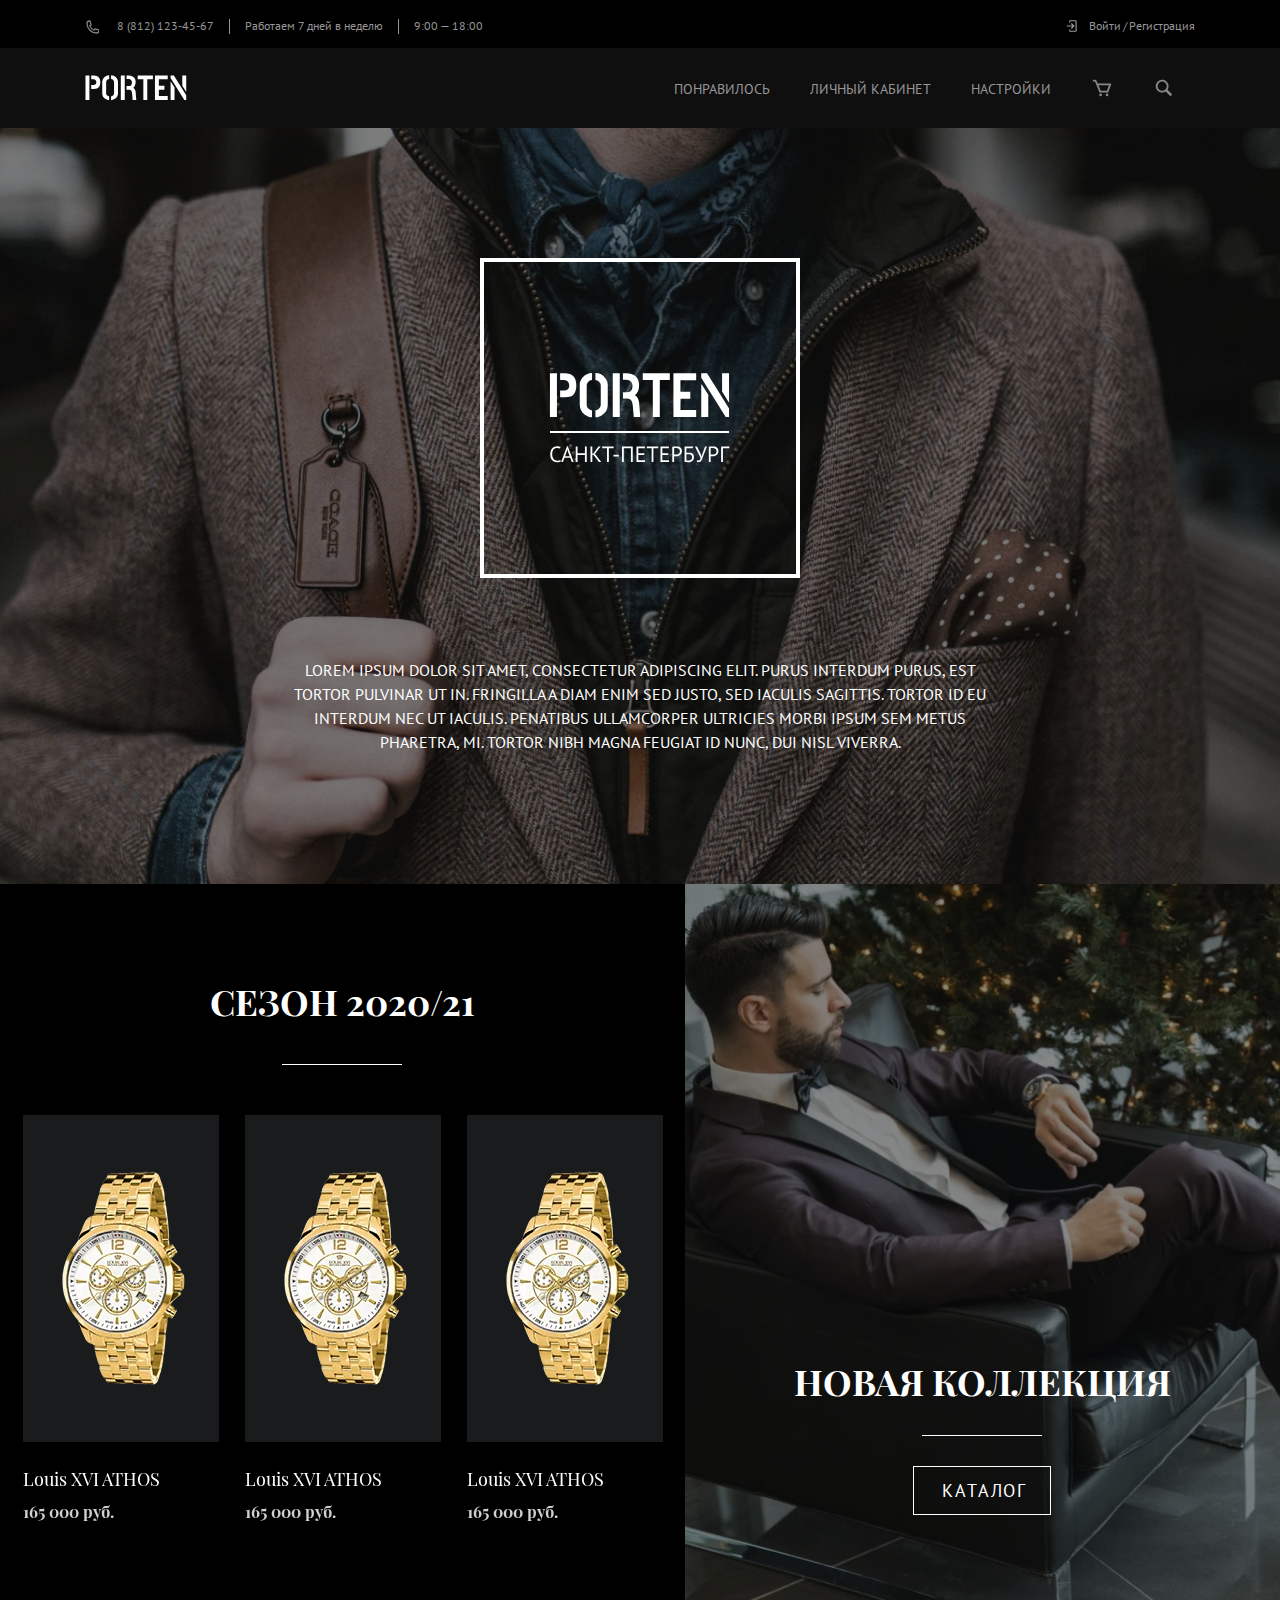
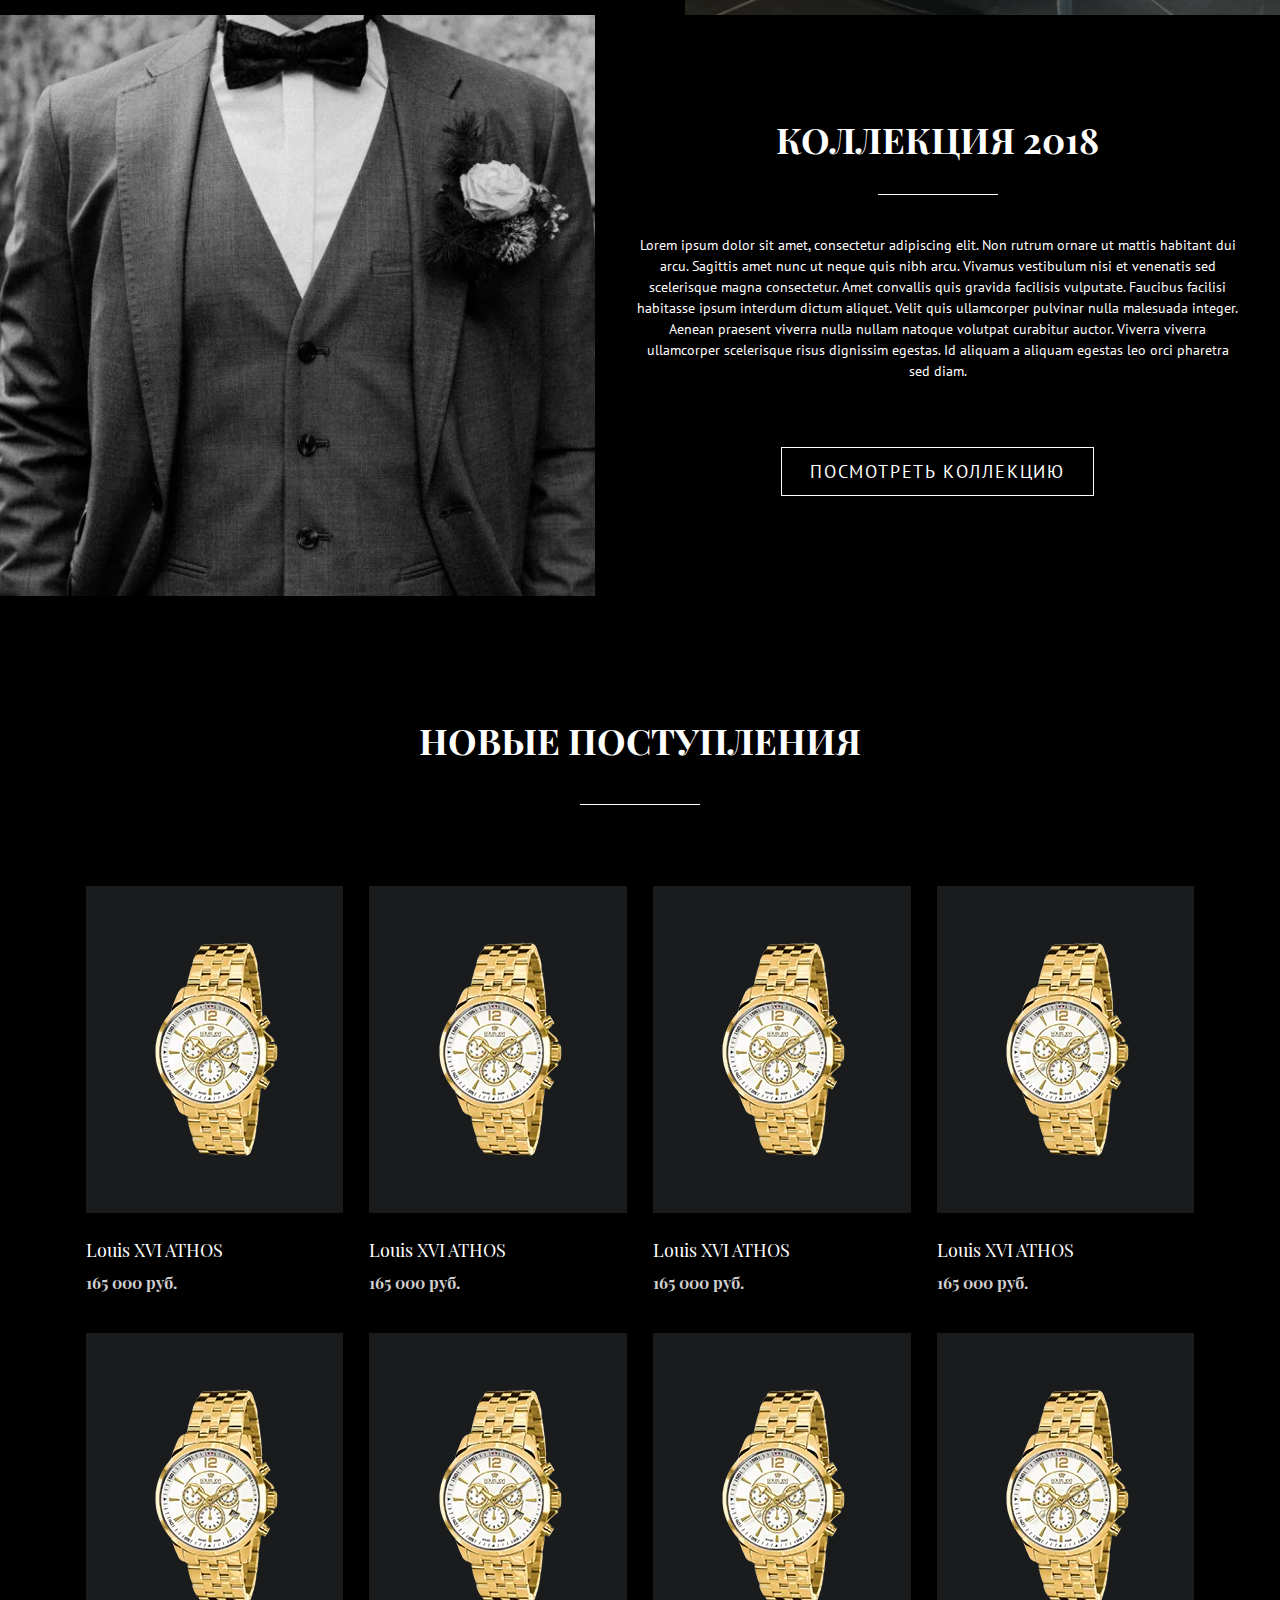
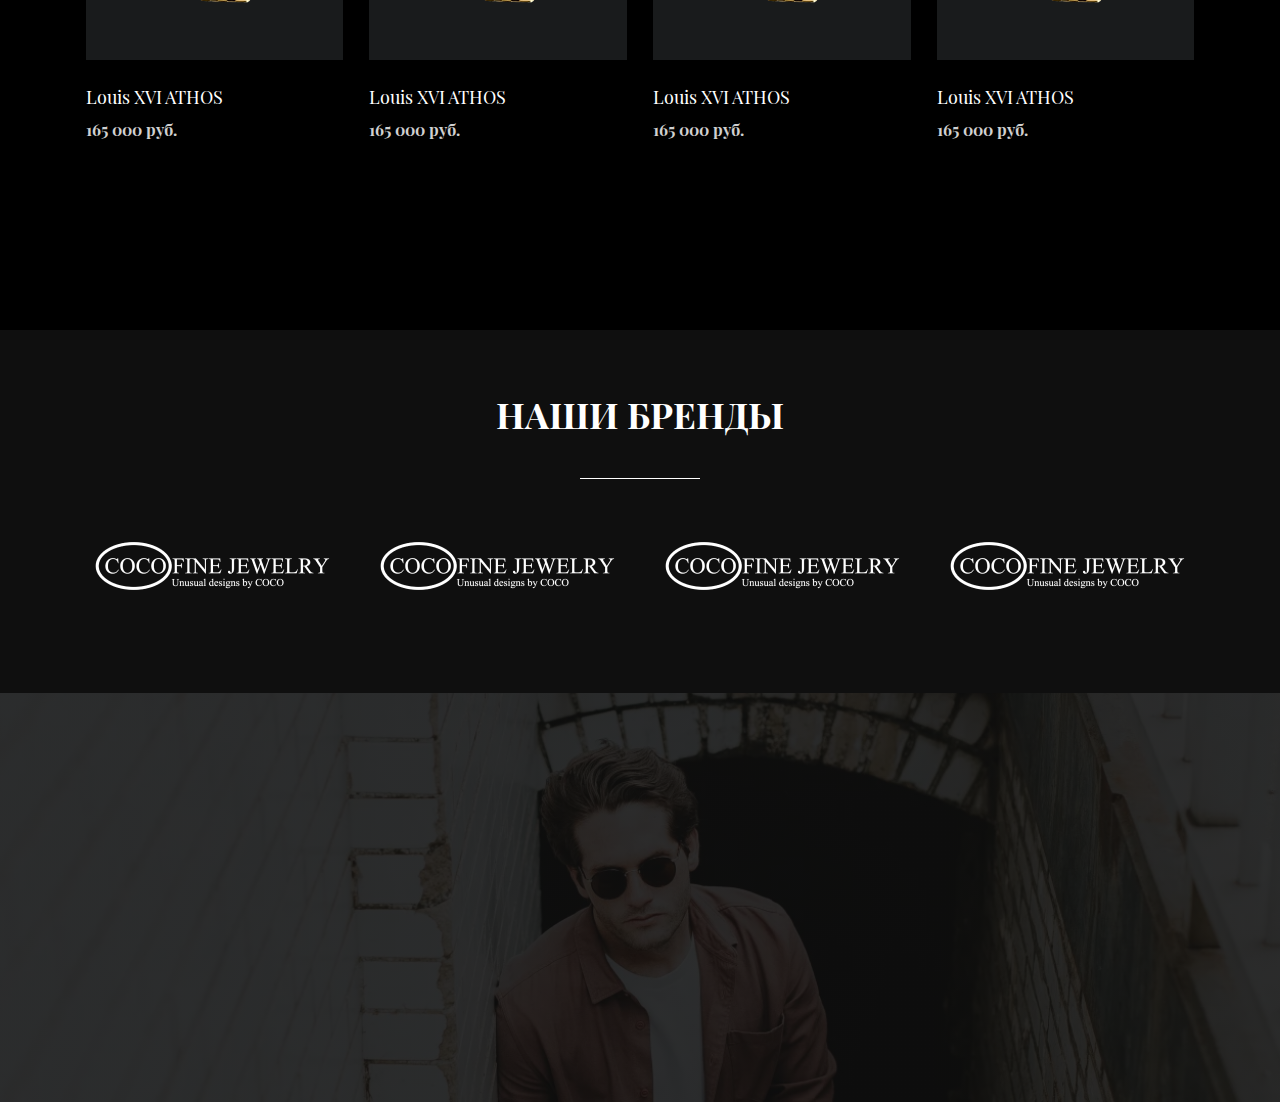
==== index.html @ 67e9fd64 "Add files via upload" ====
<!DOCTYPE html><html lang="ru"><head>	<title>Главная</title>	<meta charset="UTF-8">	<meta name="format-detection" content="telephone=no">	<link rel="stylesheet" href="css/style.min.css?_v=20210823193012">	<link rel="shortcut icon" href="favicon.ico">	<meta name="robots" content="noindex, nofollow">	<link rel="stylesheet" href="https://cdnjs.cloudflare.com/ajax/libs/animate.css/4.1.1/animate.min.css?_v=20210823193012" />	<meta name="viewport" content="width=device-width, initial-scale=1.0, maximum-scale=1.0, user-scalable=0">	<!--<meta name="viewport" content="width=device-width, initial-scale=1.0">--></head><body>	<div id="wrapper" class="wrapper">		<header class="header">	<div class="header__contact">		<div class="contact__container _container">			<div class="contact__block">				<a class="contact__items" href="tel:+88121234567">					8 (812) 123-45-67				</a>				<h4 class="contact__items">Работаем 7 дней в неделю</h4>				<h4 class="contact__items">9:00 — 18:00</h4>			</div>			<div class="log__block">				<a href="" class="log__items">Войти</a>				<a href="" class="log__items">Регистрация</a>			</div>		</div>	</div>	<div class="header__container _container">		<div class="header__menu menu">			<div class="menu__icon">				<a href="index.html">					<picture><source srcset="img/Header/Logo.svg" type="image/webp"><img class="icon__item" src="img/Header/Logo.svg?_v=1629736212343" alt=""></picture>				</a>			</div>			<div class="mobile__block">				<label class="burger__icon  menu__btn menu__item">					<span></span>				</label>			</div>			<nav class="menu__body">				<ul class="menu__list">					<li class="menu__item"><a href="">Понравилось</a></li>					<li class="menu__item"><a href="">личный кабинет</a></li>					<li class="menu__item"><a href="">настройки</a></li>					<li class="menu__item"><a class="" href="tel:+88121234567">							8 (812) 123-45-67						</a></li>					<li class="menu__item"><a href=""><picture><source srcset="img/icons/bx_bx-cart.svg" type="image/webp"><img src="img/icons/bx_bx-cart.svg?_v=1629736212343" alt="cart"></picture></a></li>					<li class="open-search__btn menu__item"></li>				</ul>				<form class="example" action="index.html">					<input type="text" placeholder="Поиск.." name="search">					<button type="submit"><i class="fa fa-search"></i></button>				</form>			</nav>		</div>	</div></header>		<main class="page">			<section  class="fullScreen">				<div class="_container fullScreen__container ">					<div class="fullScreen__logo">						<picture><source srcset="img/Index/Section__FullScreen/Big_logo.svg" type="image/webp"><img src="img/Index/Section__FullScreen/Big_logo.svg?_v=1629736212343" alt="" class="logo__item"></picture>					</div>					<div class="fullScreen__text">						<p>Lorem ipsum dolor sit amet, consectetur adipiscing elit. Purus interdum purus, est tortor pulvinar							ut in. Fringilla a diam enim sed justo, sed iaculis sagittis. Tortor id eu interdum nec ut iaculis.							Penatibus ullamcorper ultricies morbi ipsum sem metus pharetra, mi. Tortor nibh magna feugiat id							nunc, dui nisl viverra.</p>					</div>				</div>			</section>			<section class="new-season">				<div class="col-2-3 section__col ">					<h2 class="tittle">СЕЗОН 2020/21</h2>					<div data-slick='{						"dots": false,						"slidesToShow": 3,						"slidesToScroll": 1,						"responsive": [					  {						 "breakpoint": 900,						 "settings": {							"centerMode": true,							"centerPadding": "0px",							"slidesToShow": 1,							"slidesToScroll": 1													 }					  },					  {						 "breakpoint": 480,						 "settings": {							"centerMode": true,							"centerPadding": "0px",							"slidesToShow": 1						 }					  }					]				  }' class="slider__season slider  col__container">						<div class="col__item">							<a href="product.html">								<div class="img__container ">									<picture><source srcset="img/Index/Section__block_1/62051.webp" type="image/webp"><img src="img/Index/Section__block_1/62051.png?_v=1629736212343" alt=""></picture>								</div>								<h3 class="product__name">Louis XVI ATHOS</h3>								<h4 class="product__price">165 000 руб.</h4>							</a>						</div>						<div class="col__item">							<a href="product.html">								<div class="img__container">									<picture><source srcset="img/Index/Section__block_1/62051.webp" type="image/webp"><img src="img/Index/Section__block_1/62051.png?_v=1629736212343" alt=""></picture>								</div>								<h3 class="product__name">Louis XVI ATHOS</h3>								<h4 class="product__price">165 000 руб.</h4>							</a>						</div>						<div class="col__item">							<a href="product.html">								<div class="img__container">									<picture><source srcset="img/Index/Section__block_1/62051.webp" type="image/webp"><img src="img/Index/Section__block_1/62051.png?_v=1629736212343" alt=""></picture>								</div>								<h3 class="product__name">Louis XVI ATHOS</h3>								<h4 class="product__price">165 000 руб.</h4>							</a>						</div>						<div class="col__item">							<a href="product.html">								<div class="img__container">									<picture><source srcset="img/Index/Section__block_1/62051.webp" type="image/webp"><img src="img/Index/Section__block_1/62051.png?_v=1629736212343" alt=""></picture>								</div>								<h3 class="product__name">Louis XVI ATHOS</h3>								<h4 class="product__price">165 000 руб.</h4>							</a>						</div>						<div class="col__item">							<a href="product.html">								<div class="img__container">									<picture><source srcset="img/Index/Section__block_1/62051.webp" type="image/webp"><img src="img/Index/Section__block_1/62051.png?_v=1629736212343" alt=""></picture>								</div>								<h3 class="product__name">Louis XVI ATHOS</h3>								<h4 class="product__price">165 000 руб.</h4>							</a>						</div>					</div>				</div>				<div class="col-1-3 new-collection__block new-collection__container ">					<h2 class="tittle">Новая коллекция</h2>					<a href="" class="btn new-collection__btn">Каталог</a>				</div>			</section>			<section class="collection-2018">				<div class="_ibg col-1-3 collection-2018__image__block">					<picture><source srcset="img/Index/Section__block_2/Rectangle9.webp" type="image/webp"><img src="img/Index/Section__block_2/Rectangle9.png?_v=1629736212343" alt=""></picture>				</div>				<div class="col-2-3 collection-2018__text__block">					<div class="text__container">						<h2 class="tittle">коллекция 2018</h2>						<p>Lorem ipsum dolor sit amet, consectetur adipiscing elit. Non rutrum ornare ut mattis habitant dui							arcu. Sagittis amet nunc ut neque quis nibh arcu. Vivamus vestibulum nisi et venenatis sed							scelerisque							magna consectetur. Amet convallis quis gravida facilisis vulputate. Faucibus facilisi habitasse							ipsum							interdum dictum aliquet. Velit quis ullamcorper pulvinar nulla malesuada integer. Aenean praesent							viverra nulla nullam natoque volutpat curabitur auctor. Viverra viverra ullamcorper scelerisque							risus							dignissim egestas. Id aliquam a aliquam egestas leo orci pharetra sed diam. </p>						<a href="collection.html" class="btn">посмотреть коллекцию</a>					</div>				</div>			</section>			<section class="new-goods">				<h2 class="tittle">новые поступления</h2>				<div class="_container new-goods__container">					<!--<div  class="col__row__container">-->					<div class="col__container">						<div class="col__item">							<a href="product.html">								<div class="img__container">									<picture><source srcset="img/Index/Section__block_1/62051.webp" type="image/webp"><img src="img/Index/Section__block_1/62051.png?_v=1629736212343" alt=""></picture>								</div>								<h3 class="product__name">Louis XVI ATHOS</h3>								<h4 class="product__price">165 000 руб.</h4>							</a>						</div>						<div class="col__item">							<a href="product.html">								<div class="img__container">									<picture><source srcset="img/Index/Section__block_1/62051.webp" type="image/webp"><img src="img/Index/Section__block_1/62051.png?_v=1629736212343" alt=""></picture>								</div>								<h3 class="product__name">Louis XVI ATHOS</h3>								<h4 class="product__price">165 000 руб.</h4>							</a>						</div>						<div class="col__item">							<a href="product.html">								<div class="img__container">									<picture><source srcset="img/Index/Section__block_1/62051.webp" type="image/webp"><img src="img/Index/Section__block_1/62051.png?_v=1629736212343" alt=""></picture>								</div>								<h3 class="product__name">Louis XVI ATHOS</h3>								<h4 class="product__price">165 000 руб.</h4>							</a>						</div>						<div class="col__item">							<a href="product.html">								<div class="img__container">									<picture><source srcset="img/Index/Section__block_1/62051.webp" type="image/webp"><img src="img/Index/Section__block_1/62051.png?_v=1629736212343" alt=""></picture>								</div>								<h3 class="product__name">Louis XVI ATHOS</h3>								<h4 class="product__price">165 000 руб.</h4>							</a>						</div>						<!--</div>-->						<!--</div>-->						<!--<div  class="col__row__container">-->						<!--<div class="col__container">-->						<div class=" mobile-disable col__item">							<a href="product.html">								<div class="img__container">									<picture><source srcset="img/Index/Section__block_1/62051.webp" type="image/webp"><img src="img/Index/Section__block_1/62051.png?_v=1629736212343" alt=""></picture>								</div>								<h3 class="product__name">Louis XVI ATHOS</h3>								<h4 class="product__price">165 000 руб.</h4>							</a>						</div>						<div class="mobile-disable col__item">							<a href="product.html">								<div class="img__container">									<picture><source srcset="img/Index/Section__block_1/62051.webp" type="image/webp"><img src="img/Index/Section__block_1/62051.png?_v=1629736212343" alt=""></picture>								</div>								<h3 class="product__name">Louis XVI ATHOS</h3>								<h4 class="product__price">165 000 руб.</h4>							</a>						</div>						<div class="mobile-disable col__item">							<a href="product.html">								<div class="img__container">									<picture><source srcset="img/Index/Section__block_1/62051.webp" type="image/webp"><img src="img/Index/Section__block_1/62051.png?_v=1629736212343" alt=""></picture>								</div>								<h3 class="product__name">Louis XVI ATHOS</h3>								<h4 class="product__price">165 000 руб.</h4>							</a>						</div>						<div class="mobile-disable col__item">							<a href="product.html">								<div class="img__container">									<picture><source srcset="img/Index/Section__block_1/62051.webp" type="image/webp"><img src="img/Index/Section__block_1/62051.png?_v=1629736212343" alt=""></picture>								</div>								<h3 class="product__name">Louis XVI ATHOS</h3>								<h4 class="product__price">165 000 руб.</h4>							</a>						</div>						<a class="btn" id="show">ЕЩЁ</a>						<!--</div>-->						<!--</div>-->					</div>				</div>			</section>			<section class="our-brands">				<div class="our-brands__container _container">					<h2 class="tittle">наши бренды</h2>					<div  class="partners__slider our-brands__row">						<a href="" class="row__items"><picture><source srcset="img/Index/our-brands__section/Rectangle2.webp" type="image/webp"><img src="img/Index/our-brands__section/Rectangle2.png?_v=1629736212343" alt=""></picture></a>						<a href="" class="row__items"><picture><source srcset="img/Index/our-brands__section/Rectangle2.webp" type="image/webp"><img src="img/Index/our-brands__section/Rectangle2.png?_v=1629736212343" alt=""></picture></a>						<a href="" class="row__items"><picture><source srcset="img/Index/our-brands__section/Rectangle2.webp" type="image/webp"><img src="img/Index/our-brands__section/Rectangle2.png?_v=1629736212343" alt=""></picture></a>						<a href="" class="row__items"><picture><source srcset="img/Index/our-brands__section/Rectangle2.webp" type="image/webp"><img src="img/Index/our-brands__section/Rectangle2.png?_v=1629736212343" alt=""></picture></a>						<a href="" class="row__items"><picture><source srcset="img/Index/our-brands__section/Rectangle2.webp" type="image/webp"><img src="img/Index/our-brands__section/Rectangle2.png?_v=1629736212343" alt=""></picture></a>					</div>				</div>			</section>		</main>		<footer class="footer">	<div class=" _scr-item footer__container col__container _container">		<div class=" footer__items footer__about">			<h3 id="footerSpoiler-btn_1" class=" footer__tittle">О магазине</h3>			<p id="spoilers__disable">Lorem ipsum dolor sit amet, consectetur adipiscing elit. Mi semper viverra nunc				cursus				tortor				lectus nunc nulla nibh. Egestas amet consectetur vel vitae aliquam dictum suspendisse. Lobortis				eget consequat, tellus et et sed turpis. Pretium quisque vitae, amet, porttitor odio ultricies				massa pharetra leo. Et ipsum urna fames in sit mi ultrices nisi, nunc.</p>		</div>		<div class="footer__items footer__category">			<h3 id="footerSpoiler-btn_2" class="footer__tittle">Категории</h3>			<div id="spoilers__disable_2" class="row__top">				<a href="" class="footer__btn">часы</a>				<a href="" class="footer__btn">браслеты</a>				<a href="" class="footer__btn">ремни</a>			</div>			<div id="spoilers__disable_3" class="row__bottom">				<a href="" class="footer__btn">ювелирные изделия</a>				<a href="" class="footer__btn">запонки</a>			</div>		</div>		<div class="footer__items footer__mailing ">			<h3 id="footerSpoiler-btn_3" class=" footer__tittle">РАссылка</h3>			<p id="spoilers__disable_4">Lorem ipsum dolor sit amet, consectetur adipiscing elit. Mi semper viverra nunc				cursus				tortor				lectus nunc nulla nibh.</p>			<form action="index.html	" id="spoilers__disable_5" class=" mailing__container">				<input placeholder="Ваша почта" type="text" class="mailing__input">				<button class="mailing__btn">Подписатья</button>			</form>		</div>	</div></footer>	</div>	<div class="popup popup_popup">	<div class="popup__content">		<div class="popup__body">			<div class="popup__close"></div>		</div>	</div></div><div class="popup popup_massagename-message">	<div class="popup__content">		<div class="popup__body">			<div class="popup__close"></div>		</div>	</div></div><div class="popup popup_video">	<div class="popup__content">		<div class="popup__body">			<div class="popup__close popup__close_video"></div>			<div class="popup__video _video"></div>		</div>	</div></div>	<script src="js/vendors.min.js?_v=20210823193012"></script><script src="js/app.min.js?_v=20210823193012"></script>	<!--<script src="js/wow.min.js"></script>--></body></html>
---- css/style.min.css ----
@charset "UTF-8";@font-face{font-family:PlayfairDisplay;font-display:swap;src:url(../fonts/PlayfairDisplay-Bold.woff2) format("woff2"),url(../fonts/PlayfairDisplay-Bold.woff) format("woff");font-weight:700;font-style:normal}@font-face{font-family:PlayfairDisplay;font-display:swap;src:url(../fonts/PlayfairDisplay-Regular.woff2) format("woff2"),url(../fonts/PlayfairDisplay-Regular.woff) format("woff");font-weight:400;font-style:normal}@font-face{font-family:PTSans;font-display:swap;src:url(../fonts/PTSans-Bold.woff2) format("woff2"),url(../fonts/PTSans-Bold.woff) format("woff");font-weight:700;font-style:normal}@font-face{font-family:PTSans;font-display:swap;src:url(../fonts/PTSans-Regular.woff2) format("woff2"),url(../fonts/PTSans-Regular.woff) format("woff");font-weight:400;font-style:normal}*{padding:0;margin:0;border:0}*,:after,:before{-webkit-box-sizing:border-box;box-sizing:border-box}aside,footer,header,nav,section{display:block}html{font-size:18px}body,html{height:100%;min-width:320px}body{line-height:1;font-family:PlayfairDisplay;-ms-text-size-adjust:100%;-moz-text-size-adjust:100%;-webkit-text-size-adjust:100%}button,input,textarea{font-family:PlayfairDisplay;font-size:inherit}input::-ms-clear{display:none}button{cursor:pointer;background-color:inherit}button::-moz-focus-inner{padding:0;border:0}a,a:visited{text-decoration:none}a:hover{text-decoration:none}ul li{list-style:none}img{vertical-align:top}h1,h2,h3,h4,h5,h6{font-weight:inherit;font-size:inherit}body{color:#fff;background-color:#000}body._lock{overflow:hidden}.wrapper{width:100%;min-height:100%;overflow:hidden;display:-webkit-box;display:-ms-flexbox;display:flex;-webkit-box-orient:vertical;-webkit-box-direction:normal;-ms-flex-direction:column;flex-direction:column}._container{max-width:1110px;margin:0 auto}.button{display:-webkit-inline-box;display:-ms-inline-flexbox;display:inline-flex;padding:0 0}.button._fw{width:100%}.select{position:relative}.select__item{position:relative}.select__title{color:#000;border:1px solid #d9d9d9;background-color:#fff;cursor:pointer;border-radius:4px}.select__value{display:-webkit-box;display:-ms-flexbox;display:flex;font-size:14px;height:30px;padding:0 15px;-webkit-box-align:center;-ms-flex-align:center;align-items:center;-webkit-box-pack:justify;-ms-flex-pack:justify;justify-content:space-between;-webkit-box-orient:horizontal;-webkit-box-direction:reverse;-ms-flex-direction:row-reverse;flex-direction:row-reverse}.select__value span{height:1em;overflow:hidden;display:-webkit-box;-webkit-line-clamp:1;-webkit-box-orient:vertical}.select__value:before{content:"";display:inline-block;-webkit-transition:all .3s ease 0s;-o-transition:all .3s ease 0s;transition:all .3s ease 0s;width:11px;height:7px;background:url(../img/icons/select.svg) center/100% no-repeat}.select__input{width:100%;background-color:transparent;height:100%}.select__options{color:#000;position:absolute;top:29px;border-radius:0 0 4px 4px;min-width:100%;left:0;background-color:#fff;border-top:0;border:1px solid #d9d9d9;border-top:0;font-size:14px;padding:10px 0 5px 0}.select__option{cursor:pointer;padding:5px 15px;margin:0}.select._active{z-index:5}.select._active .select__value:before{-webkit-transform:rotate(-180deg);-ms-transform:rotate(-180deg);transform:rotate(-180deg)}.select._active .select__options{display:block}input[type=email],input[type=tel],input[type=text],textarea{-webkit-appearance:none;-moz-appearance:none;appearance:none}input[type=email]:focus,input[type=tel]:focus,input[type=text]:focus,textarea:focus{outline:0}.input{border-radius:0!important;width:100%;display:block;padding:0 20px}textarea.input{resize:none;padding:0 0}.checkbox{position:relative}.checkbox__input{position:absolute;width:0;height:0;opacity:0;visibility:hidden}.checkbox__input:checked+.checkbox__text:before{background:#fff url(../img/icons/check.svg) center no-repeat}.checkbox__text{display:-webkit-inline-box;display:-ms-inline-flexbox;display:inline-flex;-webkit-box-align:center;-ms-flex-align:center;align-items:center;position:relative;font-size:16px;color:#fff;letter-spacing:-.3px;line-height:calc(20 / 16);cursor:pointer}.checkbox__text:before{content:"";-ms-flex-item-align:start;align-self:flex-start;margin:0 14px 0 0;-webkit-box-flex:0;-ms-flex:0 0 20px;flex:0 0 20px;left:0;top:0;width:20px;height:18px;background:#fff;border:1px solid #a7a9ac}.checkbox a{color:#fff;text-decoration:underline}.checkbox._error .checkbox__text:before{border:1px solid #ee1212}.options{display:-webkit-box;display:-ms-flexbox;display:flex;-webkit-box-orient:vertical;-webkit-box-direction:normal;-ms-flex-direction:column;flex-direction:column;-webkit-box-align:start;-ms-flex-align:start;align-items:flex-start}.options__item{position:relative;cursor:pointer}.options__input{position:absolute;width:0;height:0;opacity:0;left:0;top:0;visibility:hidden}.options__input:checked+.options__text:after{-webkit-transform:scale(1);-ms-transform:scale(1);transform:scale(1)}.options__text{display:-webkit-inline-box;display:-ms-inline-flexbox;display:inline-flex;-webkit-box-align:center;-ms-flex-align:center;align-items:center;position:relative;font-size:16px;color:#fff;letter-spacing:-.3px;line-height:calc(20 / 16)}.options__text:before{content:"";-ms-flex-item-align:start;align-self:flex-start;margin:0 14px 0 0;-webkit-box-flex:0;-ms-flex:0 0 20px;flex:0 0 20px;left:0;top:0;border-radius:50%;width:20px;height:18px;background:#fff;border:1px solid #a7a9ac}.options__text:after{content:"";-webkit-transition:all .3s ease 0s;-o-transition:all .3s ease 0s;transition:all .3s ease 0s;-webkit-transform:scale(0);-ms-transform:scale(0);transform:scale(0);width:10px;height:10px;border-radius:50%;background-color:#77243a;position:absolute;left:5px;top:4px}.rating{display:-webkit-box;display:-ms-flexbox;display:flex;-webkit-box-align:end;-ms-flex-align:end;align-items:flex-end;font-size:40px;line-height:.75;-webkit-transition:opacity .3s ease 0s;-o-transition:opacity .3s ease 0s;transition:opacity .3s ease 0s}.rating.rating_sending{opacity:.2}.rating.rating_set .rating__active,.rating.rating_set .rating__item{cursor:pointer}.rating__body{position:relative}.rating__body::before{content:"★★★★★";display:block}.rating__active{position:absolute;width:0%;height:100%;top:0;left:0;overflow:hidden}.rating__active::before{content:"★★★★★";position:absolute;width:100%;height:100%;top:0;left:0;color:#ffd300}.rating__items{display:-webkit-box;display:-ms-flexbox;display:flex;position:absolute;width:100%;height:100%;top:0;left:0}.rating__item{-webkit-box-flex:0;-ms-flex:0 0 20%;flex:0 0 20%;height:100%;opacity:0}.rating__value{font-size:50%;line-height:1;padding:0 0 0 10px}.quantity{width:88px;height:40px;display:-webkit-box;display:-ms-flexbox;display:flex;border:1px solid rgba(166,166,166,.45)}.quantity__button{-webkit-box-flex:0;-ms-flex:0 0 30px;flex:0 0 30px;position:relative;cursor:pointer}.quantity__button::after,.quantity__button::before{content:"";position:absolute;top:50%;left:50%;-webkit-transition:all .3s ease 0s;-o-transition:all .3s ease 0s;transition:all .3s ease 0s;margin:0 0 0 -4.5px;background-color:#a6a6a6;width:9px;height:1px}.quantity__button_plus::before{-webkit-transform:rotate(-90deg);-ms-transform:rotate(-90deg);transform:rotate(-90deg)}.quantity__input{-webkit-box-flex:1;-ms-flex:1 1 auto;flex:1 1 auto}.quantity__input input{height:100%;color:#a6a6a6;font-size:12px;width:100%;text-align:center}.row:after{display:block;content:"";clear:both}.rub:after{content:"₽"}ol.counter{list-style-type:none;counter-reset:item}ol.counter li{position:relative;padding:0 0 0 45px}ol.counter li:before{counter-increment:item;content:counter(item);position:absolute;left:0;top:0;color:#818181;font-size:14px;font-weight:700;text-align:center;line-height:26px;border-radius:50%;width:28px;height:28px;border:1px solid #4274bb}.ellipsis{display:block;overflow:hidden;width:100%;white-space:nowrap;-o-text-overflow:ellipsis;text-overflow:ellipsis}.es{overflow:hidden;white-space:nowrap;-o-text-overflow:ellipsis;text-overflow:ellipsis}.table{display:table;font-size:0;width:100%}.trow{display:table-row}.cell{display:table-cell}.cell.full{width:100%}._ibg{position:relative}._ibg img{position:absolute;width:100%;height:100%;top:0;left:0;-o-object-fit:cover;object-fit:cover}body.ie ._ibg{background-position:center;background-size:cover;background-repeat:no-repeat}body.ie ._ibg img{width:0;height:0;opacity:0;visibility:hidden}._video{position:relative;overflow:hidden;height:0;padding-bottom:56.25%}._video embed,._video iframe,._video object,._video video{position:absolute;top:0;left:0;width:100%;height:100%}.videobg embed,.videobg iframe,.videobg object,.videobg video{position:fixed;top:50%;left:50%;min-width:100%;min-height:100%;width:auto;height:auto;z-index:-100;-webkit-transform:translateX(-50%) translateY(-50%);-ms-transform:translateX(-50%) translateY(-50%);transform:translateX(-50%) translateY(-50%);background-size:cover}._more-content{-webkit-transition:all .3s ease 0s;-o-transition:all .3s ease 0s;transition:all .3s ease 0s;overflow:hidden}._more-link{cursor:pointer}._more-link span{font-style:normal}._more-link span:first-child{display:block}._more-link span:last-child{display:none}._more-link._active span{font-style:normal}._more-link._active span:first-child{display:none}._more-link._active span:last-child{display:block}#map{background:url(../img/icons/loading.gif) center/50px no-repeat}._swiper{overflow:hidden}._swiper .swiper-wrapper{width:100%;height:100%;-webkit-box-sizing:content-box;box-sizing:content-box;display:-webkit-box;display:-ms-flexbox;display:flex;position:relative}._swiper.swiper-container-vertical .swiper-wrapper{-webkit-box-orient:vertical;-webkit-box-direction:normal;-ms-flex-direction:column;flex-direction:column}._swiper.swiper-container-autoheight .swiper-wrapper{-webkit-box-align:start;-ms-flex-align:start;align-items:flex-start}.swiper-container-initialized .swiper-slide{-ms-flex-negative:0;flex-shrink:0}.swiper-container-android .swiper-slide,.swiper-container-android .swiper-wrapper{-webkit-transform:translate3d(0,0,0);transform:translate3d(0,0,0)}.swiper-button-lock{display:none!important}._tabs-block{display:none}._tabs-block._active{display:block}.mirror{-webkit-transform:scale(-1,1);-ms-transform:scale(-1,1);transform:scale(-1,1)}.nicescroll-rails{z-index:1000!important}._custom-scroll{position:fixed;right:0;top:0;width:3px;height:100%;z-index:1000}._custom-scroll__line{background-color:rgba(0,0,0,.5);border-radius:3px 0 0 3px;position:relative;left:0;top:0;width:100%}.lg-actions .lg-next,.lg-actions .lg-prev{background-color:rgba(0,0,0,.45);border-radius:2px;color:#999;cursor:pointer;display:block;margin-top:-10px;position:absolute;display:block;width:20px;height:36px;top:50%;-webkit-transform:translate(0,-50%);-ms-transform:translate(0,-50%);transform:translate(0,-50%);z-index:1080}.lg-actions .lg-next.disabled,.lg-actions .lg-prev.disabled{pointer-events:none;opacity:.5}.lg-actions .lg-next:hover,.lg-actions .lg-prev:hover{color:#fff}.lg-actions .lg-next{right:20px;background:url(../img/icons/p-right.svg) 0 0/100% no-repeat}.lg-actions .lg-prev{left:20px;background:url(../img/icons/p-left.svg) 0 0/100% no-repeat}@-webkit-keyframes lg-right-end{0%{left:0}50%{left:-30px}100%{left:0}}@keyframes lg-right-end{0%{left:0}50%{left:-30px}100%{left:0}}@-webkit-keyframes lg-left-end{0%{left:0}50%{left:30px}100%{left:0}}@keyframes lg-left-end{0%{left:0}50%{left:30px}100%{left:0}}.lg-outer.lg-right-end .lg-object{-webkit-animation:lg-right-end .3s;animation:lg-right-end .3s;position:relative}.lg-outer.lg-left-end .lg-object{-webkit-animation:lg-left-end .3s;animation:lg-left-end .3s;position:relative}.lg-toolbar{z-index:1082;left:0;position:absolute;top:0;width:100%;background-color:rgba(0,0,0,.45)}.lg-toolbar .lg-icon{color:#999;cursor:pointer;float:right;font-size:24px;height:47px;line-height:27px;padding:10px 0;text-align:center;width:50px;text-decoration:none!important;outline:medium none;-webkit-transition:color .2s linear;-o-transition:color .2s linear;transition:color .2s linear}.lg-toolbar .lg-icon:hover{color:#fff}.lg-toolbar .lg-close{background:url(../img/icons/close.svg) center no-repeat}.lg-toolbar .lg-download{display:none}.lg-sub-html{background-color:rgba(0,0,0,.45);bottom:0;color:#eee;font-size:16px;left:0;padding:10px 40px;position:fixed;right:0;text-align:center;z-index:1080}.lg-sub-html h4{margin:0;font-size:13px;font-weight:700}.lg-sub-html p{font-size:12px;margin:5px 0 0}#lg-counter{color:#999;display:inline-block;font-size:16px;padding-left:20px;padding-top:12px;vertical-align:middle}.lg-next,.lg-prev,.lg-toolbar{opacity:1;-webkit-transition:-webkit-transform .35s cubic-bezier(0,0,.25,1) 0s,opacity .35s cubic-bezier(0,0,.25,1) 0s,color .2s linear;-o-transition:-o-transform .35s cubic-bezier(0,0,.25,1) 0s,opacity .35s cubic-bezier(0,0,.25,1) 0s,color .2s linear;-webkit-transition:opacity .35s cubic-bezier(0,0,.25,1) 0s,color .2s linear,-webkit-transform .35s cubic-bezier(0,0,.25,1) 0s;transition:opacity .35s cubic-bezier(0,0,.25,1) 0s,color .2s linear,-webkit-transform .35s cubic-bezier(0,0,.25,1) 0s;-o-transition:transform .35s cubic-bezier(0,0,.25,1) 0s,opacity .35s cubic-bezier(0,0,.25,1) 0s,color .2s linear;transition:transform .35s cubic-bezier(0,0,.25,1) 0s,opacity .35s cubic-bezier(0,0,.25,1) 0s,color .2s linear;transition:transform .35s cubic-bezier(0,0,.25,1) 0s,opacity .35s cubic-bezier(0,0,.25,1) 0s,color .2s linear,-webkit-transform .35s cubic-bezier(0,0,.25,1) 0s}.lg-hide-items .lg-prev{opacity:0;-webkit-transform:translate3d(-10px,0,0);transform:translate3d(-10px,0,0)}.lg-hide-items .lg-next{opacity:0;-webkit-transform:translate3d(10px,0,0);transform:translate3d(10px,0,0)}.lg-hide-items .lg-toolbar{opacity:0;-webkit-transform:translate3d(0,-10px,0);transform:translate3d(0,-10px,0)}body:not(.lg-from-hash) .lg-outer.lg-start-zoom .lg-object{-webkit-transform:scale3d(.5,.5,.5);transform:scale3d(.5,.5,.5);opacity:0;-webkit-transition:-webkit-transform 250ms cubic-bezier(0,0,.25,1) 0s,opacity 250ms cubic-bezier(0,0,.25,1)!important;-o-transition:-o-transform 250ms cubic-bezier(0,0,.25,1) 0s,opacity 250ms cubic-bezier(0,0,.25,1)!important;-webkit-transition:opacity 250ms cubic-bezier(0,0,.25,1),-webkit-transform 250ms cubic-bezier(0,0,.25,1) 0s!important;transition:opacity 250ms cubic-bezier(0,0,.25,1),-webkit-transform 250ms cubic-bezier(0,0,.25,1) 0s!important;-o-transition:transform 250ms cubic-bezier(0,0,.25,1) 0s,opacity 250ms cubic-bezier(0,0,.25,1)!important;transition:transform 250ms cubic-bezier(0,0,.25,1) 0s,opacity 250ms cubic-bezier(0,0,.25,1)!important;transition:transform 250ms cubic-bezier(0,0,.25,1) 0s,opacity 250ms cubic-bezier(0,0,.25,1),-webkit-transform 250ms cubic-bezier(0,0,.25,1) 0s!important;-webkit-transform-origin:50% 50%;-ms-transform-origin:50% 50%;transform-origin:50% 50%}body:not(.lg-from-hash) .lg-outer.lg-start-zoom .lg-item.lg-complete .lg-object{-webkit-transform:scale3d(1,1,1);transform:scale3d(1,1,1);opacity:1}.lg-outer .lg-thumb-outer{background-color:#0d0a0a;bottom:0;position:absolute;width:100%;z-index:1080;max-height:350px;-webkit-transform:translate3d(0,100%,0);transform:translate3d(0,100%,0);-webkit-transition:-webkit-transform .25s cubic-bezier(0,0,.25,1) 0s;-o-transition:-o-transform .25s cubic-bezier(0,0,.25,1) 0s;transition:-webkit-transform .25s cubic-bezier(0,0,.25,1) 0s;-o-transition:transform .25s cubic-bezier(0,0,.25,1) 0s;transition:transform .25s cubic-bezier(0,0,.25,1) 0s;transition:transform .25s cubic-bezier(0,0,.25,1) 0s,-webkit-transform .25s cubic-bezier(0,0,.25,1) 0s}.lg-outer .lg-thumb-outer.lg-grab .lg-thumb-item{cursor:-webkit-grab;cursor:-o-grab;cursor:-ms-grab;cursor:grab}.lg-outer .lg-thumb-outer.lg-grabbing .lg-thumb-item{cursor:move;cursor:-webkit-grabbing;cursor:-o-grabbing;cursor:-ms-grabbing;cursor:grabbing}.lg-outer .lg-thumb-outer.lg-dragging .lg-thumb{-webkit-transition-duration:0s!important;-o-transition-duration:0s!important;transition-duration:0s!important}.lg-outer.lg-thumb-open .lg-thumb-outer{-webkit-transform:translate3d(0,0,0);transform:translate3d(0,0,0)}.lg-outer .lg-thumb{padding:10px 0;height:100%;margin-bottom:-5px}.lg-outer .lg-thumb-item{border-radius:5px;cursor:pointer;float:left;overflow:hidden;height:100%;border:2px solid #fff;border-radius:4px;margin-bottom:5px}.lg-outer .lg-thumb-item.active,.lg-outer .lg-thumb-item:hover{border-color:#a90707}.lg-outer .lg-thumb-item img{width:100%;height:100%;-o-object-fit:cover;object-fit:cover}.lg-outer.lg-has-thumb .lg-item{padding-bottom:120px}.lg-outer.lg-can-toggle .lg-item{padding-bottom:0}.lg-outer.lg-pull-caption-up .lg-sub-html{-webkit-transition:bottom .25s ease;-o-transition:bottom .25s ease;transition:bottom .25s ease}.lg-outer.lg-pull-caption-up.lg-thumb-open .lg-sub-html{bottom:100px}.lg-outer .lg-toggle-thumb{background-color:#0d0a0a;border-radius:2px 2px 0 0;color:#999;cursor:pointer;font-size:24px;height:39px;line-height:27px;padding:5px 0;position:absolute;right:20px;text-align:center;top:-39px;width:50px}.lg-outer .lg-toggle-thumb:after{content:""}.lg-outer .lg-toggle-thumb:hover{color:#fff}.lg-outer .lg-video-cont{display:inline-block;vertical-align:middle;max-width:1140px;max-height:100%;width:100%;padding:0 5px}.lg-outer .lg-video{width:100%;height:0;padding-bottom:56.25%;overflow:hidden;position:relative}.lg-outer .lg-video .lg-object{display:inline-block;position:absolute;top:0;left:0;width:100%!important;height:100%!important}.lg-outer .lg-video .lg-video-play{width:84px;height:59px;position:absolute;left:50%;top:50%;margin-left:-42px;margin-top:-30px;z-index:1080;cursor:pointer}._no-webp .lg-outer .lg-has-vimeo .lg-video-play{background:url(../img/vimeo-play.png) no-repeat scroll 0 0 transparent}._no-webp .lg-outer .lg-has-vimeo:hover .lg-video-play{background:url(../img/vimeo-play.png) no-repeat scroll 0 -58px transparent}._no-webp .lg-outer .lg-has-html5 .lg-video-play{background:transparent url(../img/video-play.png) no-repeat scroll 0 0}.lg-outer .lg-has-html5 .lg-video-play{height:64px;margin-left:-32px;margin-top:-32px;width:64px;opacity:.8}.lg-outer .lg-has-html5:hover .lg-video-play{opacity:1}._no-webp .lg-outer .lg-has-youtube .lg-video-play{background:url(../img/youtube-play.png) no-repeat scroll 0 0 transparent}._no-webp .lg-outer .lg-has-youtube:hover .lg-video-play{background:url(../img/youtube-play.png) no-repeat scroll 0 -60px transparent}.lg-outer .lg-video-object{width:100%!important;height:100%!important;position:absolute;top:0;left:0}.lg-outer .lg-has-video .lg-video-object{visibility:hidden}.lg-outer .lg-has-video.lg-video-playing .lg-object,.lg-outer .lg-has-video.lg-video-playing .lg-video-play{display:none}.lg-outer .lg-has-video.lg-video-playing .lg-video-object{visibility:visible}.lg-progress-bar{background-color:#333;height:5px;left:0;position:absolute;top:0;width:100%;z-index:1083;opacity:0;-webkit-transition:opacity 80ms ease 0s;-o-transition:opacity 80ms ease 0s;transition:opacity 80ms ease 0s}.lg-progress-bar .lg-progress{background-color:#a90707;height:5px;width:0}.lg-progress-bar.lg-start .lg-progress{width:100%}.lg-show-autoplay .lg-progress-bar{opacity:1}.lg-autoplay-button:after{content:""}.lg-show-autoplay .lg-autoplay-button:after{content:""}.lg-outer.lg-css3.lg-zoom-dragging .lg-item.lg-complete.lg-zoomable .lg-image,.lg-outer.lg-css3.lg-zoom-dragging .lg-item.lg-complete.lg-zoomable .lg-img-wrap{-webkit-transition-duration:0s;-o-transition-duration:0s;transition-duration:0s}.lg-outer.lg-use-transition-for-zoom .lg-item.lg-complete.lg-zoomable .lg-img-wrap{-webkit-transition:-webkit-transform .3s cubic-bezier(0,0,.25,1) 0s;-o-transition:-o-transform .3s cubic-bezier(0,0,.25,1) 0s;transition:-webkit-transform .3s cubic-bezier(0,0,.25,1) 0s;-o-transition:transform .3s cubic-bezier(0,0,.25,1) 0s;transition:transform .3s cubic-bezier(0,0,.25,1) 0s;transition:transform .3s cubic-bezier(0,0,.25,1) 0s,-webkit-transform .3s cubic-bezier(0,0,.25,1) 0s}.lg-outer.lg-use-left-for-zoom .lg-item.lg-complete.lg-zoomable .lg-img-wrap{-webkit-transition:left .3s cubic-bezier(0,0,.25,1) 0s,top .3s cubic-bezier(0,0,.25,1) 0s;-o-transition:left .3s cubic-bezier(0,0,.25,1) 0s,top .3s cubic-bezier(0,0,.25,1) 0s;transition:left .3s cubic-bezier(0,0,.25,1) 0s,top .3s cubic-bezier(0,0,.25,1) 0s}.lg-outer .lg-item.lg-complete.lg-zoomable .lg-img-wrap{-webkit-transform:translate3d(0,0,0);transform:translate3d(0,0,0);-webkit-backface-visibility:hidden;backface-visibility:hidden}.lg-outer .lg-item.lg-complete.lg-zoomable .lg-image{-webkit-transform:scale3d(1,1,1);transform:scale3d(1,1,1);-webkit-transition:-webkit-transform .3s cubic-bezier(0,0,.25,1) 0s,opacity .15s!important;-o-transition:-o-transform .3s cubic-bezier(0,0,.25,1) 0s,opacity .15s!important;-webkit-transition:opacity .15s,-webkit-transform .3s cubic-bezier(0,0,.25,1) 0s!important;transition:opacity .15s,-webkit-transform .3s cubic-bezier(0,0,.25,1) 0s!important;-o-transition:transform .3s cubic-bezier(0,0,.25,1) 0s,opacity .15s!important;transition:transform .3s cubic-bezier(0,0,.25,1) 0s,opacity .15s!important;transition:transform .3s cubic-bezier(0,0,.25,1) 0s,opacity .15s,-webkit-transform .3s cubic-bezier(0,0,.25,1) 0s!important;-webkit-transform-origin:0 0;-ms-transform-origin:0 0;transform-origin:0 0;-webkit-backface-visibility:hidden;backface-visibility:hidden}#lg-zoom-in:after{content:""}#lg-actual-size{font-size:20px}#lg-actual-size:after{content:""}#lg-zoom-out{opacity:.5;pointer-events:none}#lg-zoom-out:after{content:""}.lg-zoomed #lg-zoom-out{opacity:1;pointer-events:auto}.lg-outer .lg-pager-outer{bottom:60px;left:0;position:absolute;right:0;text-align:center;z-index:1080;height:10px}.lg-outer .lg-pager-outer.lg-pager-hover .lg-pager-cont{overflow:visible}.lg-outer .lg-pager-cont{cursor:pointer;display:inline-block;overflow:hidden;position:relative;vertical-align:top;margin:0 5px}.lg-outer .lg-pager-cont:hover .lg-pager-thumb-cont{opacity:1;-webkit-transform:translate3d(0,0,0);transform:translate3d(0,0,0)}.lg-outer .lg-pager-cont.lg-pager-active .lg-pager{-webkit-box-shadow:0 0 0 2px #fff inset;box-shadow:0 0 0 2px #fff inset}.lg-outer .lg-pager-thumb-cont{background-color:#fff;color:#fff;bottom:100%;height:83px;left:0;margin-bottom:20px;margin-left:-60px;opacity:0;padding:5px;position:absolute;width:120px;border-radius:3px;-webkit-transition:opacity .15s ease 0s,-webkit-transform .15s ease 0s;-o-transition:opacity .15s ease 0s,-o-transform .15s ease 0s;transition:opacity .15s ease 0s,-webkit-transform .15s ease 0s;-o-transition:opacity .15s ease 0s,transform .15s ease 0s;transition:opacity .15s ease 0s,transform .15s ease 0s;transition:opacity .15s ease 0s,transform .15s ease 0s,-webkit-transform .15s ease 0s;-webkit-transform:translate3d(0,5px,0);transform:translate3d(0,5px,0)}.lg-outer .lg-pager-thumb-cont img{width:100%;height:100%}.lg-outer .lg-pager{background-color:rgba(255,255,255,.5);border-radius:50%;-webkit-box-shadow:0 0 0 8px rgba(255,255,255,.7) inset;box-shadow:0 0 0 8px rgba(255,255,255,.7) inset;display:block;height:12px;-webkit-transition:box-shadow .3s ease 0s;-o-transition:box-shadow .3s ease 0s;-webkit-transition:-webkit-box-shadow .3s ease 0s;transition:-webkit-box-shadow .3s ease 0s;transition:box-shadow .3s ease 0s;transition:box-shadow .3s ease 0s,-webkit-box-shadow .3s ease 0s;width:12px}.lg-outer .lg-pager:focus,.lg-outer .lg-pager:hover{-webkit-box-shadow:0 0 0 8px #fff inset;box-shadow:0 0 0 8px #fff inset}.lg-outer .lg-caret{border-left:10px solid transparent;border-right:10px solid transparent;border-top:10px dashed;bottom:-10px;display:inline-block;height:0;left:50%;margin-left:-5px;position:absolute;vertical-align:middle;width:0}.lg-fullscreen:after{content:""}.lg-fullscreen-on .lg-fullscreen:after{content:""}.lg-outer #lg-dropdown-overlay{background-color:rgba(0,0,0,.25);bottom:0;cursor:default;left:0;position:fixed;right:0;top:0;z-index:1081;opacity:0;visibility:hidden;-webkit-transition:visibility 0s linear .18s,opacity .18s linear 0s;-o-transition:visibility 0s linear .18s,opacity .18s linear 0s;transition:visibility 0s linear .18s,opacity .18s linear 0s}.lg-outer.lg-dropdown-active #lg-dropdown-overlay,.lg-outer.lg-dropdown-active .lg-dropdown{-webkit-transition-delay:0s;-o-transition-delay:0s;transition-delay:0s;-ms-transform:translate3d(0,0,0);-webkit-transform:translate3d(0,0,0);transform:translate3d(0,0,0);opacity:1;visibility:visible}.lg-outer.lg-dropdown-active #lg-share{color:#fff}.lg-outer .lg-dropdown{background-color:#fff;border-radius:2px;font-size:14px;list-style-type:none;margin:0;padding:10px 0;position:absolute;right:0;text-align:left;top:50px;opacity:0;visibility:hidden;-ms-transform:translate3d(0,5px,0);-webkit-transform:translate3d(0,5px,0);transform:translate3d(0,5px,0);-webkit-transition:-webkit-transform .18s linear 0s,visibility 0s linear .5s,opacity .18s linear 0s;-o-transition:-o-transform .18s linear 0s,visibility 0s linear .5s,opacity .18s linear 0s;-webkit-transition:visibility 0s linear .5s,opacity .18s linear 0s,-webkit-transform .18s linear 0s;transition:visibility 0s linear .5s,opacity .18s linear 0s,-webkit-transform .18s linear 0s;-o-transition:transform .18s linear 0s,visibility 0s linear .5s,opacity .18s linear 0s;transition:transform .18s linear 0s,visibility 0s linear .5s,opacity .18s linear 0s;transition:transform .18s linear 0s,visibility 0s linear .5s,opacity .18s linear 0s,-webkit-transform .18s linear 0s}.lg-outer .lg-dropdown:after{content:"";display:block;height:0;width:0;position:absolute;border:8px solid transparent;border-bottom-color:#fff;right:16px;top:-16px}.lg-outer .lg-dropdown>li:last-child{margin-bottom:0}.lg-outer .lg-dropdown>li:hover .lg-icon,.lg-outer .lg-dropdown>li:hover a{color:#333}.lg-outer .lg-dropdown a{color:#333;display:block;white-space:pre;padding:4px 12px;font-family:"Open Sans","Helvetica Neue",Helvetica,Arial,sans-serif;font-size:12px}.lg-outer .lg-dropdown a:hover{background-color:rgba(0,0,0,.07)}.lg-outer .lg-dropdown .lg-dropdown-text{display:inline-block;line-height:1;margin-top:-3px;vertical-align:middle}.lg-outer .lg-dropdown .lg-icon{color:#333;display:inline-block;float:none;font-size:20px;height:auto;line-height:1;margin-right:8px;padding:0;vertical-align:middle;width:auto}.lg-outer #lg-share{position:relative}.lg-outer #lg-share:after{content:""}.lg-outer #lg-share-facebook .lg-icon{color:#3b5998}.lg-outer #lg-share-facebook .lg-icon:after{content:""}.lg-outer #lg-share-twitter .lg-icon{color:#00aced}.lg-outer #lg-share-twitter .lg-icon:after{content:""}.lg-outer #lg-share-googleplus .lg-icon{color:#dd4b39}.lg-outer #lg-share-googleplus .lg-icon:after{content:""}.lg-outer #lg-share-pinterest .lg-icon{color:#cb2027}.lg-outer #lg-share-pinterest .lg-icon:after{content:""}.group:after,.group:before{display:table;content:"";line-height:0}.group:after{clear:both}.lg-outer{width:100%;height:100%;position:fixed;top:0;left:0;z-index:1050;opacity:0;-webkit-transition:opacity .15s ease 0s;-o-transition:opacity .15s ease 0s;transition:opacity .15s ease 0s}.lg-outer *{-webkit-box-sizing:border-box;box-sizing:border-box}.lg-outer.lg-visible{opacity:1}.lg-outer.lg-css3 .lg-item.lg-current,.lg-outer.lg-css3 .lg-item.lg-next-slide,.lg-outer.lg-css3 .lg-item.lg-prev-slide{-webkit-transition-duration:inherit!important;-o-transition-duration:inherit!important;transition-duration:inherit!important;-webkit-transition-timing-function:inherit!important;-o-transition-timing-function:inherit!important;transition-timing-function:inherit!important}.lg-outer.lg-css3.lg-dragging .lg-item.lg-current,.lg-outer.lg-css3.lg-dragging .lg-item.lg-next-slide,.lg-outer.lg-css3.lg-dragging .lg-item.lg-prev-slide{-webkit-transition-duration:0s!important;-o-transition-duration:0s!important;transition-duration:0s!important;opacity:1}.lg-outer.lg-grab img.lg-object{cursor:-webkit-grab;cursor:-o-grab;cursor:-ms-grab;cursor:grab}.lg-outer.lg-grabbing img.lg-object{cursor:move;cursor:-webkit-grabbing;cursor:-o-grabbing;cursor:-ms-grabbing;cursor:grabbing}.lg-outer .lg{height:100%;width:100%;position:relative;overflow:hidden;margin-left:auto;margin-right:auto;max-width:100%;max-height:100%}.lg-outer .lg-inner{width:100%;height:100%;position:absolute;left:0;top:0;white-space:nowrap}.lg-outer .lg-item{background:url(../img/icons/loading.gif) no-repeat scroll center center transparent;display:none!important}.lg-outer.lg-css3 .lg-current,.lg-outer.lg-css3 .lg-next-slide,.lg-outer.lg-css3 .lg-prev-slide{display:inline-block!important}.lg-outer.lg-css .lg-current{display:inline-block!important}.lg-outer .lg-img-wrap,.lg-outer .lg-item{display:inline-block;text-align:center;position:absolute;width:100%;height:100%}.lg-outer .lg-img-wrap:before,.lg-outer .lg-item:before{content:"";display:inline-block;height:50%;width:1px;margin-right:-1px}.lg-outer .lg-img-wrap{position:absolute;padding:0 5px;left:0;right:0;top:0;bottom:0}.lg-outer .lg-item.lg-complete{background-image:none}.lg-outer .lg-item.lg-current{z-index:1060}.lg-outer .lg-image{display:inline-block;vertical-align:middle;max-width:100%;max-height:100%;width:auto!important;height:auto!important}.lg-outer.lg-show-after-load .lg-item .lg-object,.lg-outer.lg-show-after-load .lg-item .lg-video-play{opacity:0;-webkit-transition:opacity .15s ease 0s;-o-transition:opacity .15s ease 0s;transition:opacity .15s ease 0s}.lg-outer.lg-show-after-load .lg-item.lg-complete .lg-object,.lg-outer.lg-show-after-load .lg-item.lg-complete .lg-video-play{opacity:1}.lg-outer .lg-empty-html{display:none}.lg-outer.lg-hide-download #lg-download{display:none}.lg-backdrop{position:fixed;top:0;left:0;right:0;bottom:0;z-index:1040;background-color:rgba(0,0,0,.9);opacity:0;-webkit-transition:opacity .15s ease 0s;-o-transition:opacity .15s ease 0s;transition:opacity .15s ease 0s}.lg-backdrop.in{opacity:1}.lg-css3.lg-no-trans .lg-current,.lg-css3.lg-no-trans .lg-next-slide,.lg-css3.lg-no-trans .lg-prev-slide{-webkit-transition:none 0s ease 0s!important;-o-transition:none 0s ease 0s!important;transition:none 0s ease 0s!important}.lg-css3.lg-use-css3 .lg-item{-webkit-backface-visibility:hidden;backface-visibility:hidden}.lg-css3.lg-use-left .lg-item{-webkit-backface-visibility:hidden;backface-visibility:hidden}.lg-css3.lg-fade .lg-item{opacity:0}.lg-css3.lg-fade .lg-item.lg-current{opacity:1}.lg-css3.lg-fade .lg-item.lg-current,.lg-css3.lg-fade .lg-item.lg-next-slide,.lg-css3.lg-fade .lg-item.lg-prev-slide{-webkit-transition:opacity .1s ease 0s;-o-transition:opacity .1s ease 0s;transition:opacity .1s ease 0s}.lg-css3.lg-slide.lg-use-css3 .lg-item{opacity:0}.lg-css3.lg-slide.lg-use-css3 .lg-item.lg-prev-slide{-webkit-transform:translate3d(-100%,0,0);transform:translate3d(-100%,0,0)}.lg-css3.lg-slide.lg-use-css3 .lg-item.lg-next-slide{-webkit-transform:translate3d(100%,0,0);transform:translate3d(100%,0,0)}.lg-css3.lg-slide.lg-use-css3 .lg-item.lg-current{-webkit-transform:translate3d(0,0,0);transform:translate3d(0,0,0);opacity:1}.lg-css3.lg-slide.lg-use-css3 .lg-item.lg-current,.lg-css3.lg-slide.lg-use-css3 .lg-item.lg-next-slide,.lg-css3.lg-slide.lg-use-css3 .lg-item.lg-prev-slide{-webkit-transition:-webkit-transform 1s cubic-bezier(0,0,.25,1) 0s,opacity .1s ease 0s;-o-transition:-o-transform 1s cubic-bezier(0,0,.25,1) 0s,opacity .1s ease 0s;-webkit-transition:opacity .1s ease 0s,-webkit-transform 1s cubic-bezier(0,0,.25,1) 0s;transition:opacity .1s ease 0s,-webkit-transform 1s cubic-bezier(0,0,.25,1) 0s;-o-transition:transform 1s cubic-bezier(0,0,.25,1) 0s,opacity .1s ease 0s;transition:transform 1s cubic-bezier(0,0,.25,1) 0s,opacity .1s ease 0s;transition:transform 1s cubic-bezier(0,0,.25,1) 0s,opacity .1s ease 0s,-webkit-transform 1s cubic-bezier(0,0,.25,1) 0s}.lg-css3.lg-slide.lg-use-left .lg-item{opacity:0;position:absolute;left:0}.lg-css3.lg-slide.lg-use-left .lg-item.lg-prev-slide{left:-100%}.lg-css3.lg-slide.lg-use-left .lg-item.lg-next-slide{left:100%}.lg-css3.lg-slide.lg-use-left .lg-item.lg-current{left:0;opacity:1}.lg-css3.lg-slide.lg-use-left .lg-item.lg-current,.lg-css3.lg-slide.lg-use-left .lg-item.lg-next-slide,.lg-css3.lg-slide.lg-use-left .lg-item.lg-prev-slide{-webkit-transition:left 1s cubic-bezier(0,0,.25,1) 0s,opacity .1s ease 0s;-o-transition:left 1s cubic-bezier(0,0,.25,1) 0s,opacity .1s ease 0s;transition:left 1s cubic-bezier(0,0,.25,1) 0s,opacity .1s ease 0s}.lg-on{overflow:hidden}.popup{-webkit-overflow-scrolling:touch;z-index:100;padding:30px 10px;position:fixed;top:0;left:0;width:100%;height:100%;-webkit-transition:visibility .8s ease 0s;-o-transition:visibility .8s ease 0s;transition:visibility .8s ease 0s;visibility:hidden}.popup::before{content:"";background-color:rgba(0,0,0,.9);position:fixed;width:100%;height:100%;top:0;left:0;opacity:0;-webkit-transition:opacity .8s ease 0s;-o-transition:opacity .8s ease 0s;transition:opacity .8s ease 0s}.popup.show{visibility:visible;overflow:auto}.popup.show::before{opacity:1}.popup.show .popup__body{-webkit-transform:scale(1);-ms-transform:scale(1);transform:scale(1)}.popup._active{overflow:auto;visibility:visible}.popup._active::before{opacity:1}.popup._active .popup__body{-webkit-transition:all .3s ease .2s;-o-transition:all .3s ease .2s;transition:all .3s ease .2s;-webkit-transform:scale(1);-ms-transform:scale(1);transform:scale(1)}.popup__content{display:-webkit-box;display:-ms-flexbox;display:flex;-webkit-box-orient:vertical;-webkit-box-direction:normal;-ms-flex-direction:column;flex-direction:column;-webkit-box-align:center;-ms-flex-align:center;align-items:center;min-height:100%;-webkit-box-flex:1;-ms-flex:1 1 auto;flex:1 1 auto;width:100%;display:flex;-webkit-box-pack:center;-ms-flex-pack:center;justify-content:center;align-items:center}.popup__body{-webkit-transform:scale(0);-ms-transform:scale(0);transform:scale(0);-webkit-transition:all .3s ease 0s;-o-transition:all .3s ease 0s;transition:all .3s ease 0s;background-color:#fff;padding:50px;width:100%;max-width:800px}.popup__close{width:15px;height:15px;position:absolute;top:0;right:0;cursor:pointer;z-index:30;background:url(../img/icons/close.svg) 0 0 no-repeat}.header{background:#0f0f0f;-webkit-transition:height .4s ease;-o-transition:height .4s ease;transition:height .4s ease}.header__menu{display:-webkit-box;display:-ms-flexbox;display:flex;-webkit-box-align:center;-ms-flex-align:center;align-items:center;-webkit-box-pack:justify;-ms-flex-pack:justify;justify-content:space-between;height:80px;-webkit-transition:all .4s ease;-o-transition:all .4s ease;transition:all .4s ease;overflow:hidden}.header__menu .mobile__block{display:none}.header__container{-webkit-transition:all .4s ease;-o-transition:all .4s ease;transition:all .4s ease}.header__contact{background:#000;padding:14px 0}.header__contact a,.header__contact h4{font-size:12px;line-height:16px;color:#969696;font-family:PTSans,sans-serif}.contact__container{display:-webkit-box;display:-ms-flexbox;display:flex;-webkit-box-pack:justify;-ms-flex-pack:justify;justify-content:space-between;-webkit-box-align:center;-ms-flex-align:center;align-items:center}.contact__container a{-webkit-transition:all .4s ease;-o-transition:all .4s ease;transition:all .4s ease}.contact__container a:hover{color:#fff}.contact__block{display:-webkit-box;display:-ms-flexbox;display:flex;-webkit-box-align:end;-ms-flex-align:end;align-items:flex-end}.contact__block a::before{content:"";display:inline-block;width:14px;height:15px;position:relative;-webkit-transition:all .4s ease;-o-transition:all .4s ease;transition:all .4s ease;opacity:.5;top:4px;background:url(../img/icons/eva_phone-outline.svg)}.contact__block a:hover::before{opacity:1}.contact__items{margin-right:15px}.contact__items::before{content:"";display:inline-block;width:1px;height:15px;position:relative;background:#969696;top:4px;margin-right:15px}.log__items:first-child::before{content:"";display:inline-block;width:14px;height:14px;position:relative;color:#fff;opacity:.6;-webkit-transition:all .4s ease;-o-transition:all .4s ease;transition:all .4s ease;top:3px;margin-right:10px;background:url(../img/icons/ic_sharp-log-in.svg) 0 0/cover no-repeat}.log__items:first-child:hover::before{opacity:1}.log__items:last-child{margin-left:-2px}.log__items:last-child::before{content:"/";margin-right:2px}.log__items:hover::before{color:#969696}.menu__list{display:-webkit-box;display:-ms-flexbox;display:flex;-webkit-box-align:center;-ms-flex-align:center;align-items:center;-webkit-box-pack:end;-ms-flex-pack:end;justify-content:flex-end;-webkit-transition:all .4s ease;-o-transition:all .4s ease;transition:all .4s ease}.menu__item{height:100%;-webkit-transition:all .4s ease;-o-transition:all .4s ease;transition:all .4s ease;padding:31px 20px;transition:all .4s ease}.menu__item:nth-child(4){display:none}.menu__item:nth-child(5){opacity:.5}.menu__item:nth-child(5):hover{opacity:1}.menu__item a{color:#969696;font-size:14px;line-height:18px;-webkit-transition:all .4s ease;-o-transition:all .4s ease;transition:all .4s ease;text-transform:uppercase}.menu__item:hover{background:#1f1f1f}.menu__item:hover a{color:#fff}.menu__btn{display:-webkit-box;display:-ms-flexbox;display:flex;z-index:1;height:26px;cursor:pointer;position:relative;width:75px}.menu__btn span{width:17px}.menu__btn span,.menu__btn span::after,.menu__btn span::before{display:block;position:absolute;width:35px;height:2px;background-color:#fff}.menu__btn span::after{content:"";top:8px}.menu__btn span::before{content:"";top:-8px}.menu__btn span::after{width:100%}.menu__btn span::before{width:100%}.menu__btn_open span{-webkit-transform:rotate(45deg);-ms-transform:rotate(45deg);transform:rotate(45deg)}.menu__btn_open span::after{display:none}.menu__btn_open span::before{-webkit-transform:translate(0,9px) rotate(85deg);-ms-transform:translate(0,9px) rotate(85deg);transform:translate(0,9px) rotate(85deg)}form.example{display:-webkit-box;display:-ms-flexbox;display:flex;height:50px;width:0%;height:50px;position:absolute;left:96%;top:60px;opacity:0;visibility:hidden;-webkit-transition:all .4s ease;-o-transition:all .4s ease;transition:all .4s ease}form.example input[type=text]{font-family:PTSans,sans-serif;font-size:17px;line-height:150%;color:#969696;background:#fff;width:93%;padding:0;-webkit-transition:all .4s ease;-o-transition:all .4s ease;transition:all .4s ease}form.example.form_active input[type=text]{padding:10px 0 10px 15px}form.form_active{opacity:1;left:0;width:100%;position:absolute;top:63px;left:56%;width:380px;visibility:inherit}form.example button{padding:0;background:#000;color:#fff;font-size:17px;width:0;-webkit-transition:all .4s ease;-o-transition:all .4s ease;transition:all .4s ease;cursor:pointer}form.example button .fa-search{width:22px;height:22px;display:block;background:url(../img/icons/gridicons_search.svg) center/cover no-repeat}form.example.form_active button{width:auto;padding:15px}form.example button:hover{background:#1f1f1f}.open-search__btn{display:block;opacity:.5}.open-search__btn:hover{opacity:1}.open-search__btn::before{content:"";height:100%;width:22px;height:22px;display:block;background:url(../img/icons/gridicons_search.svg)}.open-search__active::before{background:url(../img/icons/close.svg) center no-repeat}._no-webp .footer{background:-webkit-gradient(linear,left bottom,left top,from(rgba(15,15,15,.85)),to(rgba(15,15,15,.85))),url(../img/footer/Rectangle15.png) center/cover no-repeat}._no-webp .footer{background:-o-linear-gradient(bottom,rgba(15,15,15,.85),rgba(15,15,15,.85)),url(../img/footer/Rectangle15.png) center/cover no-repeat}._no-webp .footer{background:linear-gradient(0deg,rgba(15,15,15,.85),rgba(15,15,15,.85)),url(../img/footer/Rectangle15.png) center/cover no-repeat}.footer{padding:80px 0 100px 0}.footer .footer__container{-webkit-box-pack:start;-ms-flex-pack:start;justify-content:flex-start}.footer .footer__container p{text-align:left}.footer__about{margin-right:28px}.footer__items{-webkit-box-flex:0;-ms-flex:0 0 31.6%;flex:0 0 31.6%}.footer__category{-webkit-box-flex:0;-ms-flex:0 0 27%;flex:0 0 27%;margin-right:80px}.footer .footer__tittle{margin-bottom:50px}.footer .row__top{margin-bottom:39px}.footer .row__top .footer__btn:last-child{margin-right:0}.mailing__container{margin-top:37px;display:-webkit-box;display:-ms-flexbox;display:flex;width:100%}.mailing__container *{font-family:PTSans}.mailing__input{font-size:14px;line-height:150%;color:#969696;background:rgba(255,255,255,.4);padding:10px 0 10px 15px;display:block;width:210px}.mailing__btn{font-style:normal;font-weight:400;font-size:14px;line-height:150%;padding:10px 20px;background:#0f0f0f;letter-spacing:.05em;text-transform:uppercase;color:#fff}._no-webp .fullScreen{background:-webkit-gradient(linear,left bottom,left top,from(rgba(15,15,15,.5)),to(rgba(15,15,15,.5))),url(../img/Index/Section__FullScreen/Rectangle3.png) center/cover no-repeat}._no-webp .fullScreen{background:-o-linear-gradient(bottom,rgba(15,15,15,.5),rgba(15,15,15,.5)),url(../img/Index/Section__FullScreen/Rectangle3.png) center/cover no-repeat}._no-webp .fullScreen{background:linear-gradient(0deg,rgba(15,15,15,.5),rgba(15,15,15,.5)),url(../img/Index/Section__FullScreen/Rectangle3.png) center/cover no-repeat}.fullScreen{min-height:84vh;display:-webkit-box;display:-ms-flexbox;display:flex;-webkit-box-align:center;-ms-flex-align:center;align-items:center;background-attachment:fixed}.fullScreen__container{max-width:730px}.fullScreen__logo{display:-webkit-box;display:-ms-flexbox;display:flex;-webkit-box-pack:center;-ms-flex-pack:center;justify-content:center;margin-bottom:80px}.fullScreen__text p{font-size:16px;text-transform:uppercase}.new-season{display:-webkit-box;display:-ms-flexbox;display:flex;-ms-flex-wrap:wrap;flex-wrap:wrap}.new-season .col__container{width:97%;-ms-flex-wrap:nowrap;flex-wrap:nowrap}.new-season .col__item{-webkit-box-flex:0;-ms-flex:0 0 23%;flex:0 0 23%;margin-right:0}.new-season .col__item:last-child{margin-right:0}.new-season .slick-track{-webkit-box-pack:start;-ms-flex-pack:start;justify-content:flex-start;padding:0}.new-season .slick-track .col__item{margin-right:13px;margin-left:13px}.new-season .slick-slider .slick-arrow{width:55px;top:35%;height:55px}.new-season .slick-slider .slick-arrow::before{width:15px;height:25px}.new-season .slick-slider .slick-prev{left:10px}.new-season .slick-slider .slick-next{right:12px}.section__col{display:-webkit-box;display:-ms-flexbox;display:flex;-webkit-box-orient:vertical;-webkit-box-direction:normal;-ms-flex-direction:column;flex-direction:column;-webkit-box-flex:0;-ms-flex:0 0 54.6%;flex:0 0 54.6%;-webkit-box-pack:center;-ms-flex-pack:center;justify-content:center;padding:93px 0}.section__col .tittle::after{margin:39px auto 50px auto}._no-webp .new-collection__block{background:-webkit-gradient(linear,left bottom,left top,from(rgba(15,15,15,.5)),to(rgba(15,15,15,.5))),url(../img/Index/Section__block_1/Rectangle8.png) 0 0/cover no-repeat}._no-webp .new-collection__block{background:-o-linear-gradient(bottom,rgba(15,15,15,.5),rgba(15,15,15,.5)),url(../img/Index/Section__block_1/Rectangle8.png) 0 0/cover no-repeat}._no-webp .new-collection__block{background:linear-gradient(0deg,rgba(15,15,15,.5),rgba(15,15,15,.5)),url(../img/Index/Section__block_1/Rectangle8.png) 0 0/cover no-repeat}.new-collection__block{-webkit-box-orient:vertical;-webkit-box-direction:normal;-ms-flex-direction:column;flex-direction:column;-webkit-box-pack:end;-ms-flex-pack:end;justify-content:flex-end;padding-bottom:100px}.new-collection__container .tittle::after{margin:30px auto}.collection-2018{display:-webkit-box;display:-ms-flexbox;display:flex;margin-bottom:120px}.col-2-3.collection-2018__text__block{-webkit-box-pack:center;-ms-flex-pack:center;justify-content:center;-webkit-box-align:center;-ms-flex-align:center;align-items:center;padding:100px 0}.col-2-3.collection-2018__text__block .tittle::after{margin:31px auto 40px auto}.col-2-3.collection-2018__text__block .text__container{display:-webkit-box;display:-ms-flexbox;display:flex;-webkit-box-orient:vertical;-webkit-box-direction:normal;-ms-flex-direction:column;flex-direction:column;-webkit-box-pack:end;-ms-flex-pack:end;justify-content:flex-end;width:46%}.col-2-3.collection-2018__text__block .text__container p{margin-bottom:65px}.new-goods{margin-bottom:150px}.new-goods .col__container .col__item{margin-bottom:40px}.new-goods .col__container .col__item:nth-child(8){margin-right:0}.new-goods .col__container .col__item:nth-child(4){margin-right:0}.new-goods .tittle::after{margin:40px auto 81px auto}.our-brands{background:#0f0f0f;padding:60px 0 80px 0}.our-brands__container .tittle::after{margin:40px auto}.our-brands__row{display:-webkit-box;display:-ms-flexbox;display:flex}.row__items{margin-right:30px;-webkit-transition:all .4s ease;-o-transition:all .4s ease;transition:all .4s ease}.row__items:hover{opacity:.6}._no-webp .fullScreen__collection{background:url(../img/Collection-2018/Fullscreen-section/Rectangle9.png) top center/cover no-repeat}.fullScreen__collection .tittle{font-size:65px;line-height:87px}.fullScreen__collection .tittle::after{margin:61px auto}.fullScreen__text p{font-size:16px;line-height:150%}.about-collection{padding:10vh 0 5vh 0}.about-collection__container{padding:0 15px}.about-collection__container .tittle{text-align:left;margin-bottom:26px}.about-collection__container .tittle::after{display:none;margin:40px auto}.about-collection__container p{font-size:1rem;text-align:left}.collection-product{padding:10vh 0}.collection-product .slick-disabled{opacity:0;visibility:hidden}.slider .col__item{-webkit-box-flex:0;-ms-flex:0 0 auto;flex:0 0 auto}.slider .col__item .img__container{width:100%}._no-webp .fullScreen_1{background:url(../img/Collection-2018/image1.png) center no-repeat}.fullScreen_1{display:-webkit-box;display:-ms-flexbox;display:flex;-webkit-box-align:center;-ms-flex-align:center;align-items:center;-ms-grid-column-align:center;justify-self:center;height:75vh;width:100%;padding:10vh 0}.product-header{padding:10vh 15px}.product-body{margin-bottom:15vh;padding:auto 15px}.product__container{display:-webkit-box;display:-ms-flexbox;display:flex;-webkit-box-pack:justify;-ms-flex-pack:justify;justify-content:space-between}.col-1-2{display:-webkit-box;display:-ms-flexbox;display:flex;-webkit-box-orient:vertical;-webkit-box-direction:normal;-ms-flex-direction:column;flex-direction:column;-webkit-box-flex:0;-ms-flex:0 0 35%;flex:0 0 35%}.col-2-2{display:-webkit-box;display:-ms-flexbox;display:flex;-webkit-box-orient:vertical;-webkit-box-direction:normal;-ms-flex-direction:column;flex-direction:column;width:59.5%}.product-gallery{width:100%}.product-gallery__container{display:-webkit-box;display:-ms-flexbox;display:flex;-webkit-box-align:center;-ms-flex-align:center;align-items:center}.picture-slider.slick-slider{display:-webkit-box;display:-ms-flexbox;display:flex;-webkit-box-align:center;-ms-flex-align:center;align-items:center;-webkit-box-orient:horizontal;-webkit-box-direction:reverse;-ms-flex-direction:row-reverse;flex-direction:row-reverse;width:100%}.picture-slider.slick-slider .slick-track{padding:0}.picture-slider.slick-slider .slick-dots{display:-webkit-box;display:-ms-flexbox;display:flex;-webkit-box-orient:vertical;-webkit-box-direction:normal;-ms-flex-direction:column;flex-direction:column;margin-top:0;margin-right:30px}.picture-slider.slick-slider .slick-dots li{margin:0;margin-bottom:30px}._no-webp .picture-slider.slick-slider .slick-dots li:nth-child(1) button{background:url(../img/Product-page/Gallery/athos-879-01_800x.png) center/cover no-repeat}._no-webp .picture-slider.slick-slider .slick-dots li:nth-child(2) button{background:url(../img/Product-page/Gallery/athos-879-02_800x.jpg) center/cover no-repeat}._no-webp .picture-slider.slick-slider .slick-dots li:nth-child(3) button{background:url(../img/Product-page/Gallery/athos-879-03_800x.jpg) center/cover no-repeat}._no-webp .picture-slider.slick-slider .slick-dots li:nth-child(4) button{background:url(../img/Product-page/Gallery/athos-879-04_800x.jpg) center/cover no-repeat}._no-webp .picture-slider.slick-slider .slick-dots li:nth-child(5) button{background:url(../img/Product-page/Gallery/athos-879-05_800x.jpg) center/cover no-repeat}.picture-slider.slick-slider .slick-dots li button{display:block;width:80px;height:80px;-webkit-transition:all .5s ease;-o-transition:all .5s ease;transition:all .5s ease}.picture-slider.slick-slider .slick-dots li button:hover{border:1px solid #969696}.picture-slider.slick-slider .slick-dots .slick-active button{border:1px solid #fff}.picture-slider.slick-slider .picture__items img{width:100%;height:100%}.product-text .product-text__container h3.product-subtittle:last-of-type{margin:10px 0 29px 0}.product-text .product-text__container h3.product-subtittle:last-of-type,.product-text .product-text__container h3.product-subtittle:nth-last-of-type(2){text-align:center}.product-text .product-text__container h3.product-subtittle:nth-last-of-type(2){margin-top:19px}.product-text .product-text__container a.product-subtittle{text-align:center;display:block}.product-text__container{display:-webkit-box;display:-ms-flexbox;display:flex;-webkit-box-orient:vertical;-webkit-box-direction:normal;-ms-flex-direction:column;flex-direction:column;-webkit-box-align:center;-ms-flex-align:center;align-items:center}.product-text__container .product__price{font-size:20px;margin:42px 0}.product-text__container .btn{display:inline-block}.spoiler-content{display:none}._open-spoiler{display:block}.page{-webkit-box-flex:1;-ms-flex:1 1 auto;flex:1 1 auto}/*!<===ОБШИЕ СТИЛИ===>*/a{color:#fff;font-family:PTSans,sans-serif}p{font-family:PTSans,sans-serif;color:#fff;font-size:14px;line-height:150%;text-align:center}.tittle{font-weight:700;font-size:36px;line-height:48px;text-align:center;text-transform:uppercase}.tittle::after{content:"";display:block;width:120px;height:1px;background:#fff;margin:0 auto}.footer__tittle{font-size:24px;line-height:32px;text-transform:uppercase;margin-bottom:40px;-webkit-transition:all .4s ease;-o-transition:all .4s ease;transition:all .4s ease;text-align:center}.footer .spoilers__active{margin-bottom:30px}.footer .spoilers__active::after{-webkit-transform:rotate(89deg);-ms-transform:rotate(89deg);transform:rotate(89deg)}.product__name{font-family:PlayfairDisplay,sans-serif;font-size:18px;line-height:24px;margin:25px 0 10px 0;-webkit-transition:all .4s ease;-o-transition:all .4s ease;transition:all .4s ease}.product__price{font-family:PlayfairDisplay,sans-serif;-webkit-transition:all .4s ease;-o-transition:all .4s ease;transition:all .4s ease;font-weight:700;font-size:16px;line-height:21px;color:#d0d0d0}.product-tittle{font-size:40px;line-height:150%;text-transform:uppercase;margin-bottom:21px;text-align:center}.product-subtittle{font-family:PTSans;font-size:14px;line-height:17px;letter-spacing:.1em;text-transform:uppercase;text-align:center}.bold{font-weight:700}.btn{font-size:18px;line-height:23px;text-align:center;padding:12px 28px;letter-spacing:.1em;text-transform:uppercase;border:1px solid #fff;margin:0 auto;-webkit-transition:all .4s ease;-o-transition:all .4s ease;transition:all .4s ease;position:relative;overflow:hidden}.btn::before{content:"";width:100%;height:100%;display:block;position:absolute;right:100%;background-color:#fff;bottom:0;-webkit-transition:all .4s ease;-o-transition:all .4s ease;transition:all .4s ease;z-index:-1}.btn:hover{color:#000;border-color:#000}.btn:hover::before{right:0}.new-collection__btn{width:138px}.footer__btn{font-size:14px;line-height:150%;color:#d0d0d0;padding:10px 20px;background:#0f0f0f;margin-right:20px}._scr-item{opacity:0;-webkit-transform:translate(0,100px);-ms-transform:translate(0,100px);transform:translate(0,100px);-webkit-transition:all .3s ease 0s;-o-transition:all .3s ease 0s;transition:all .3s ease 0s}._active{opacity:1;-webkit-transform:translate(0,0);-ms-transform:translate(0,0);transform:translate(0,0)}.col-2-3{display:-webkit-box;display:-ms-flexbox;display:flex;-webkit-box-flex:0;-ms-flex:0 1 53.5%;flex:0 1 53.5%;width:53.5%;-webkit-box-align:center;-ms-flex-align:center;align-items:center}.col-1-3{-webkit-box-flex:0;-ms-flex:0 0 46.5%;flex:0 0 46.5%;display:-webkit-box;display:-ms-flexbox;display:flex}.col__container{display:-webkit-box;display:-ms-flexbox;display:flex;-webkit-box-pack:center;-ms-flex-pack:center;justify-content:center;-ms-flex-wrap:wrap;flex-wrap:wrap}.col__container a{width:100%}.col__row__container{display:block;margin-bottom:40px}.col__item{-webkit-box-flex:0;-ms-flex:0 0 23.2%;flex:0 0 23.2%;display:-webkit-box;display:-ms-flexbox;display:flex;display:flex;-webkit-box-align:center;-ms-flex-align:center;align-items:center;-webkit-box-orient:vertical;-webkit-box-direction:normal;-ms-flex-direction:column;flex-direction:column;margin-right:26px;-webkit-transition:all .4s ease;-o-transition:all .4s ease;transition:all .4s ease}.col__item a{width:100%}.col__item:hover .product__name,.col__item:hover .product__price{color:#969696}.col__item:last-child{margin-right:0}.img__container{width:100%;height:327px;background:#191b1c;display:-webkit-box;display:-ms-flexbox;display:flex;-webkit-box-align:center;-ms-flex-align:center;align-items:center;-webkit-box-pack:center;-ms-flex-pack:center;justify-content:center;overflow:hidden;-webkit-transition:all .4s ease;-o-transition:all .4s ease;transition:all .4s ease}.img__container img{-webkit-transition:all .4s ease;-o-transition:all .4s ease;transition:all .4s ease}.img__container:hover img{-webkit-transform:scale(1.1);-ms-transform:scale(1.1);transform:scale(1.1)}.disable{display:none}#show{display:none}.slick-list{overflow:hidden}.slick-track{display:-webkit-box;display:-ms-flexbox;display:flex;-webkit-box-align:start;-ms-flex-align:start;align-items:flex-start}.slick-track .col__item{margin-right:26px}.slick-track .col__item:nth-child(3){margin-right:24px}.slick-track .col__item:last-child{margin-right:0}.slick-slider{position:relative}.slick-slider:hover .slick-arrow{opacity:1;visibility:inherit}.slick-slider:hover .slick-arrow.slick-disabled{opacity:0;visibility:hidden}.slick-slider .slick-arrow.slick-disabled{opacity:0;visibility:hidden}.slick-slider .slick-arrow{position:absolute;top:30%;font-size:0;z-index:10;opacity:0;visibility:hidden;-webkit-transition:all .4s ease;-o-transition:all .4s ease;transition:all .4s ease;width:70px;height:70px;background-color:#969696;border-radius:50%}.slick-slider .slick-arrow:hover{background-color:#fff}.slick-slider .slick-arrow:hover::before{-webkit-filter:invert(100%);filter:invert(100%)}.slick-slider .slick-arrow::before{content:"";display:block;width:20px;height:30px;margin:0 auto;-webkit-transition:all .4s ease;-o-transition:all .4s ease;transition:all .4s ease;-webkit-filter:invert(0);filter:invert(0)}.slick-slider .slick-prev{left:-100px}.slick-slider .slick-prev::before{background:url(../img/icons/p-left.svg) center/cover no-repeat}.slick-slider .slick-next{right:-78px}.slick-slider .slick-next::before{background:url(../img/icons/p-right.svg) center/cover no-repeat}.slick-slider .slick-dots{margin-top:60px}.slick-slider .slick-dots button{width:100px;background-color:#fff;border-radius:4px;height:3px}.slick-slider .slick-dots li{margin:0 10px}.slick-slider .slick-dots .slick-active button{background-color:#969696}.slick-slider .slick-dots{display:-webkit-box;display:-ms-flexbox;display:flex;-webkit-box-align:center;-ms-flex-align:center;align-items:center;-webkit-box-pack:center;-ms-flex-pack:center;justify-content:center;cursor:pointer;top:60px}.slick-slider .slick-dots li{list-style:none}.slick-slider .slick-dots button{font-size:0}.gallery{padding:10vh 0}.gallery .tittle::after{margin:55px auto}.gallery-block{display:-webkit-box;display:-ms-flexbox;display:flex;-ms-flex-wrap:wrap;flex-wrap:wrap;-webkit-box-pack:space-evenly;-ms-flex-pack:space-evenly;justify-content:space-evenly}.gallery-block .slick-track img{-webkit-transition:all .4s ease;-o-transition:all .4s ease;transition:all .4s ease}.gallery-block .slick-track a{-webkit-transition:all .4s ease;-o-transition:all .4s ease;transition:all .4s ease}.gallery-block .slick-track a:hover img{-webkit-transform:scale(1.1);-ms-transform:scale(1.1);transform:scale(1.1)}.gallery-block__item img{max-width:100%}.spoiler-btn{display:-webkit-box;display:-ms-flexbox;display:flex;-webkit-box-align:center;-ms-flex-align:center;align-items:center;-webkit-box-pack:justify;-ms-flex-pack:justify;justify-content:space-between;padding:30px 0;border-bottom:1px solid #fff;margin-top:30px;-webkit-transition:all .4s ease;-o-transition:all .4s ease;transition:all .4s ease}.spoiler-btn::after{content:"";display:inline-block;width:20px;height:25px;position:relative;margin-right:20px;-webkit-transition:all .4s ease;-o-transition:all .4s ease;transition:all .4s ease;background:url(../img/icons/arrow.svg) center/cover no-repeat}.spoiler-btn .spoiler-tittle{text-transform:uppercase}._active-spoiler::after{-webkit-transform:rotate(90deg);-ms-transform:rotate(90deg);transform:rotate(90deg)}.spoiler-content{display:none}.spoiler-content .product-subtittle{margin-top:20px;margin-bottom:35px}.spoiler-content .spoiler__text{text-align:left;margin-bottom:30px}._open-spoiler{display:block}table{border-collapse:separate;border-spacing:0;width:100%}table tbody tr td{border-collapse:separate}table tbody tr td:first-child{padding-right:15px}table tbody tr td:last-child{padding-left:15px}table tbody td{font-family:PTSans,sans-serif;border-bottom:1px solid #fff;padding:20px 0}.delivery tbody tr:first-child td{border-top:1px solid #fff}.product-about .about__tittle{font-size:22px;margin-bottom:35px;margin-top:35px}.product-about .about__text{text-align:left;font-size:16px}.header__container .header__menu.menu._open{opacity:1;-webkit-transition:all .4s ease;-o-transition:all .4s ease;transition:all .4s ease;height:410px}.header__container .header__menu.menu._open form.example{display:-webkit-box;display:-ms-flexbox;display:flex}.header__container .header__menu.menu._open .menu__list{display:-webkit-box;display:-ms-flexbox;display:flex}@media (min-width:991.98px){.quantity__button:hover::after,.quantity__button:hover::before{background-color:rgba(0,0,0,.5)}}@media (min-width:992px){.select__option:hover{background:#d9d9d9}.checkbox a:hover{text-decoration:none}}@media (min-width:1025px){.lg-outer .lg-thumb-item{-webkit-transition:border-color .25s ease;-o-transition:border-color .25s ease;transition:border-color .25s ease}}@media (max-width:1400px){.col-2-3.collection-2018__text__block .text__container{width:100%;padding:0 40px;height:auto}}@media (max-width:1130px){.new-goods .col__container .col__item:nth-child(4){margin-right:26px}}@media (max-width:1122px){._container{max-width:970px}form.form_active{left:51%}.footer .footer__container{-webkit-box-pack:justify;-ms-flex-pack:justify;justify-content:space-between}.footer__about{margin-right:0}.footer__category{margin-right:0;-webkit-box-flex:0;-ms-flex:0 0 29%;flex:0 0 29%}.new-season .col__item:nth-child(2){margin-right:0}.collection-2018 .collection-2018__image__block{background-position:center}.footer__btn{margin-right:11px}.col-2-3{-webkit-box-pack:center;-ms-flex-pack:center;justify-content:center}.col-2-3 .tittle{margin-top:0}}@media (max-width:991.98px){._container{max-width:750px}.select__title{font-size:18px}.select__options{font-size:18px}form.form_active{left:44%}.footer .footer__container{max-width:840px}.footer__items{-webkit-box-flex:0;-ms-flex:0 0 33%;flex:0 0 33%}.footer__category{-webkit-box-flex:0;-ms-flex:0 0 28%;flex:0 0 28%}.footer .row__top{margin-bottom:0}.mailing__input{width:60%}.mailing__btn{padding:10px 13px}.new-season .col__container{width:90%}.fullScreen__collection .tittle{font-size:45px;line-height:120%}.fullScreen__collection .tittle::after{margin:40px auto}._no-webp .fullScreen_1{background:url(../img/Collection-2018/image1.png) center/cover no-repeat}.fullScreen_1{height:45vh;padding:0}.picture-slider.slick-slider{-ms-flex-wrap:wrap;flex-wrap:wrap;-webkit-box-pack:center;-ms-flex-pack:center;justify-content:center}.picture-slider.slick-slider .slick-dots{-webkit-box-orient:horizontal;-webkit-box-direction:normal;-ms-flex-direction:row;flex-direction:row;margin-right:0}.footer__btn{display:block;margin-bottom:10px;text-align:center}.col__item:nth-child(3),.col__item:nth-child(6){margin-right:0}.slick-track{padding:0 15px}.slick-slider .slick-arrow{width:50px;height:50px;opacity:1;visibility:inherit}.slick-slider .slick-arrow::before{width:16px;height:23px}.slick-slider .slick-prev{left:0}.slick-slider .slick-next{right:0}}@media (max-width:991.98px) and (max-width:720px){.col__item:nth-child(3){margin-right:26px}.col__item:nth-child(2),.col__item:nth-child(4),.col__item:nth-child(6){margin-right:0}}@media (max-width:991.98px) and (max-width:500.98px){.col__item:nth-child(3),.col__item:nth-child(4){margin-right:0}}@media (max-width:790px){.product-header{padding:5vh 0}.product__container{-webkit-box-orient:vertical;-webkit-box-direction:normal;-ms-flex-direction:column;flex-direction:column}.col-1-2{width:100%}.col-2-2{width:100%}.picture-slider.slick-slider .picture__items img{width:90%;height:auto;display:block;margin:0 auto}.product-text__container .product__price{font-size:24px}.product-text__container .btn{display:block;margin:0 auto;width:280px}.product__name{text-align:center}.product__price{text-align:center}.product-subtittle{font-size:18px}}@media (max-width:690.98px){._container{max-width:none;padding:0 10px}.header__menu .mobile__block{display:-webkit-box;display:-ms-flexbox;display:flex;-webkit-box-align:center;-ms-flex-align:center;align-items:center;padding-top:15px}.header__menu{-ms-flex-wrap:wrap;flex-wrap:wrap;-webkit-box-align:start;-ms-flex-align:start;align-items:flex-start;height:69px}.menu__icon{padding-top:21px}.menu__body{display:-webkit-box;display:-ms-flexbox;display:flex;-webkit-box-pack:center;-ms-flex-pack:center;justify-content:center;-webkit-box-align:center;-ms-flex-align:center;align-items:center;width:100%;-webkit-transition:all .4s ease;-o-transition:all .4s ease;transition:all .4s ease;-webkit-box-orient:vertical;-webkit-box-direction:normal;-ms-flex-direction:column;flex-direction:column}.menu__list{display:none;-webkit-box-orient:vertical;-webkit-box-direction:normal;-ms-flex-direction:column;flex-direction:column}.menu__list .menu__item:last-child{display:none}.menu__list .menu__item:nth-child(5){width:75px;margin:0 auto}.menu__list .menu__item:nth-child(5) img{width:30px;height:30px}.menu__item:nth-child(5){opacity:1}.menu__item{margin-right:0;display:block;text-align:left;padding:20px;text-align:center;height:auto;-webkit-transition:all .4s ease;-o-transition:all .4s ease;transition:all .4s ease}.menu__item .log__burger:first-child::before{width:20px;height:25px}.menu__item .log__burger:last-child{font-size:14px;text-align:right}.menu__item .log__burger:last-child::before{display:none}.menu__item a{font-size:23px;line-height:33px;letter-spacing:.1em;text-transform:uppercase;color:#969696}.menu__item a:hover{color:#fff}form.example{opacity:1;width:100%;position:inherit;visibility:inherit;display:none}form.form_active{position:inherit;width:100%}.footer{padding:70px 0 70px 0}.footer .footer__container p{text-align:center}.footer__items{-webkit-box-flex:0;-ms-flex:0 0 47%;flex:0 0 47%}.footer__category{-webkit-box-flex:0;-ms-flex:0 0 47%;flex:0 0 47%}.footer__mailing{-webkit-box-flex:0;-ms-flex:0 0 100%;flex:0 0 100%;margin-top:20px}.mailing__container{-webkit-box-pack:center;-ms-flex-pack:center;justify-content:center}.mailing__btn{padding:10px 20px}.fullScreen{margin-bottom:80px}.new-season .col__container{width:84%}.new-season{-webkit-box-orient:vertical;-webkit-box-direction:normal;-ms-flex-direction:column;flex-direction:column}.new-season .slick-track{-webkit-box-pack:start;-ms-flex-pack:start;justify-content:flex-start}.new-collection__block{height:71vh}.collection-2018{-webkit-box-orient:vertical;-webkit-box-direction:reverse;-ms-flex-direction:column-reverse;flex-direction:column-reverse}.collection-2018 .col-1-3{-webkit-box-flex:0;-ms-flex:0 0 auto;flex:0 0 auto;margin-bottom:0}.collection-2018 .collection-2018__image__block{height:71vh}.col-2-3.collection-2018__text__block{margin-bottom:0;margin-bottom:0}.new-goods .col__container .col__item:nth-child(4){margin-right:0}.about-collection__container .tittle,.about-collection__container p{text-align:center}.col-2-3{-webkit-box-flex:0;-ms-flex:0 1 auto;flex:0 1 auto;-webkit-box-orient:vertical;-webkit-box-direction:normal;-ms-flex-direction:column;flex-direction:column;margin-bottom:80px;width:100%}.col-1-3{-webkit-box-flex:0;-ms-flex:0 0 auto;flex:0 0 auto}}@media (max-width:500.98px){.header__container{padding:0}.header__contact a,.header__contact h4{font-size:15px}.contact__block{-webkit-box-orient:vertical;-webkit-box-direction:normal;-ms-flex-direction:column;flex-direction:column;-webkit-box-align:start;-ms-flex-align:start;align-items:flex-start}.contact__items:first-child{display:none}.contact__items:nth-child(2)::before{display:none}.contact__items:nth-child(2){margin-bottom:9px}.contact__items::before{display:none}.log__block{display:-webkit-box;display:-ms-flexbox;display:flex;-webkit-box-orient:vertical;-webkit-box-direction:normal;-ms-flex-direction:column;flex-direction:column}.log__block a{font-size:16px}.log__items:last-child::before{content:"";width:100%;height:1px;display:block;background-color:#969696;margin:5px 0}.menu__icon{padding:21px 0 0 15px}.menu .mobile__block{padding:0 15px 0 0;margin-top:14px}form.form_active{left:0}.footer{padding:30px 0 0 0;min-height:67vh}.footer .footer__tittle{margin-bottom:0}.footer__mailing{margin-top:0}.footer__mailing .footer__tittle{margin-bottom:0}.new-season .col__item{margin-right:0;margin-bottom:40px}.col-2-3.collection-2018__text__block .text__container{padding:0 15px}.new-goods .col__container .col__item{margin-right:0}.new-goods .col__container .col__item:nth-child(4){margin-right:0}.footer__tittle{padding:12px 0;background:#0f0f0f;height:58px;margin-bottom:0;margin-top:30px}.footer__tittle::after{content:"";display:block;width:25px;height:25px;bottom:80%;left:88%;position:relative;background:url(../img/icons/arrow.svg);-webkit-transition:-webkit-transform .4s ease 0s;transition:-webkit-transform .4s ease 0s;-o-transition:transform .4s ease 0s;transition:transform .4s ease 0s;transition:transform .4s ease 0s,-webkit-transform .4s ease 0s}.col__container{-webkit-box-orient:vertical;-webkit-box-direction:normal;-ms-flex-direction:column;flex-direction:column;padding:0 15px}.mobile-disable{display:none}#show{display:block}.slick-track{padding:0;-webkit-box-pack:space-evenly;-ms-flex-pack:space-evenly;justify-content:space-evenly}.slick-slider .slick-dots{margin-top:30px}.slick-slider .slick-dots button{width:45px}.our-brands__container .slick-track{-webkit-box-pack:start;-ms-flex-pack:start;justify-content:flex-start}}@media (max-width:340px){form.form_active{width:59%}.fullScreen__container{padding:0}.new-season .col__container{width:97%}}._webp .lg-outer .lg-has-vimeo .lg-video-play{background:url(../img/vimeo-play.webp) no-repeat scroll 0 0 transparent}._webp .lg-outer .lg-has-vimeo:hover .lg-video-play{background:url(../img/vimeo-play.webp) no-repeat scroll 0 -58px transparent}._webp .lg-outer .lg-has-html5 .lg-video-play{background:transparent url(../img/video-play.webp) no-repeat scroll 0 0}._webp .lg-outer .lg-has-youtube .lg-video-play{background:url(../img/youtube-play.webp) no-repeat scroll 0 0 transparent}._webp .lg-outer .lg-has-youtube:hover .lg-video-play{background:url(../img/youtube-play.webp) no-repeat scroll 0 -60px transparent}._webp .footer{background:-webkit-gradient(linear,left bottom,left top,from(rgba(15,15,15,.85)),to(rgba(15,15,15,.85))),url(../img/footer/Rectangle15.webp) center/cover no-repeat}._webp .footer{background:-o-linear-gradient(bottom,rgba(15,15,15,.85),rgba(15,15,15,.85)),url(../img/footer/Rectangle15.webp) center/cover no-repeat}._webp .footer{background:linear-gradient(0deg,rgba(15,15,15,.85),rgba(15,15,15,.85)),url(../img/footer/Rectangle15.webp) center/cover no-repeat}._webp .fullScreen{background:-webkit-gradient(linear,left bottom,left top,from(rgba(15,15,15,.5)),to(rgba(15,15,15,.5))),url(../img/Index/Section__FullScreen/Rectangle3.webp) center/cover no-repeat}._webp .fullScreen{background:-o-linear-gradient(bottom,rgba(15,15,15,.5),rgba(15,15,15,.5)),url(../img/Index/Section__FullScreen/Rectangle3.webp) center/cover no-repeat}._webp .fullScreen{background:linear-gradient(0deg,rgba(15,15,15,.5),rgba(15,15,15,.5)),url(../img/Index/Section__FullScreen/Rectangle3.webp) center/cover no-repeat}._webp .new-collection__block{background:-webkit-gradient(linear,left bottom,left top,from(rgba(15,15,15,.5)),to(rgba(15,15,15,.5))),url(../img/Index/Section__block_1/Rectangle8.webp) 0 0/cover no-repeat}._webp .new-collection__block{background:-o-linear-gradient(bottom,rgba(15,15,15,.5),rgba(15,15,15,.5)),url(../img/Index/Section__block_1/Rectangle8.webp) 0 0/cover no-repeat}._webp .new-collection__block{background:linear-gradient(0deg,rgba(15,15,15,.5),rgba(15,15,15,.5)),url(../img/Index/Section__block_1/Rectangle8.webp) 0 0/cover no-repeat}._webp .fullScreen__collection{background:url(../img/Collection-2018/Fullscreen-section/Rectangle9.webp) top center/cover no-repeat}._webp .fullScreen_1{background:url(../img/Collection-2018/image1.webp) center no-repeat}._webp .picture-slider.slick-slider .slick-dots li:nth-child(1) button{background:url(../img/Product-page/Gallery/athos-879-01_800x.webp) center/cover no-repeat}._webp .picture-slider.slick-slider .slick-dots li:nth-child(2) button{background:url(../img/Product-page/Gallery/athos-879-02_800x.webp) center/cover no-repeat}._webp .picture-slider.slick-slider .slick-dots li:nth-child(3) button{background:url(../img/Product-page/Gallery/athos-879-03_800x.webp) center/cover no-repeat}._webp .picture-slider.slick-slider .slick-dots li:nth-child(4) button{background:url(../img/Product-page/Gallery/athos-879-04_800x.webp) center/cover no-repeat}._webp .picture-slider.slick-slider .slick-dots li:nth-child(5) button{background:url(../img/Product-page/Gallery/athos-879-05_800x.webp) center/cover no-repeat}@media (max-width:991.98px){._webp .fullScreen_1{background:url(../img/Collection-2018/image1.webp) center/cover no-repeat}}
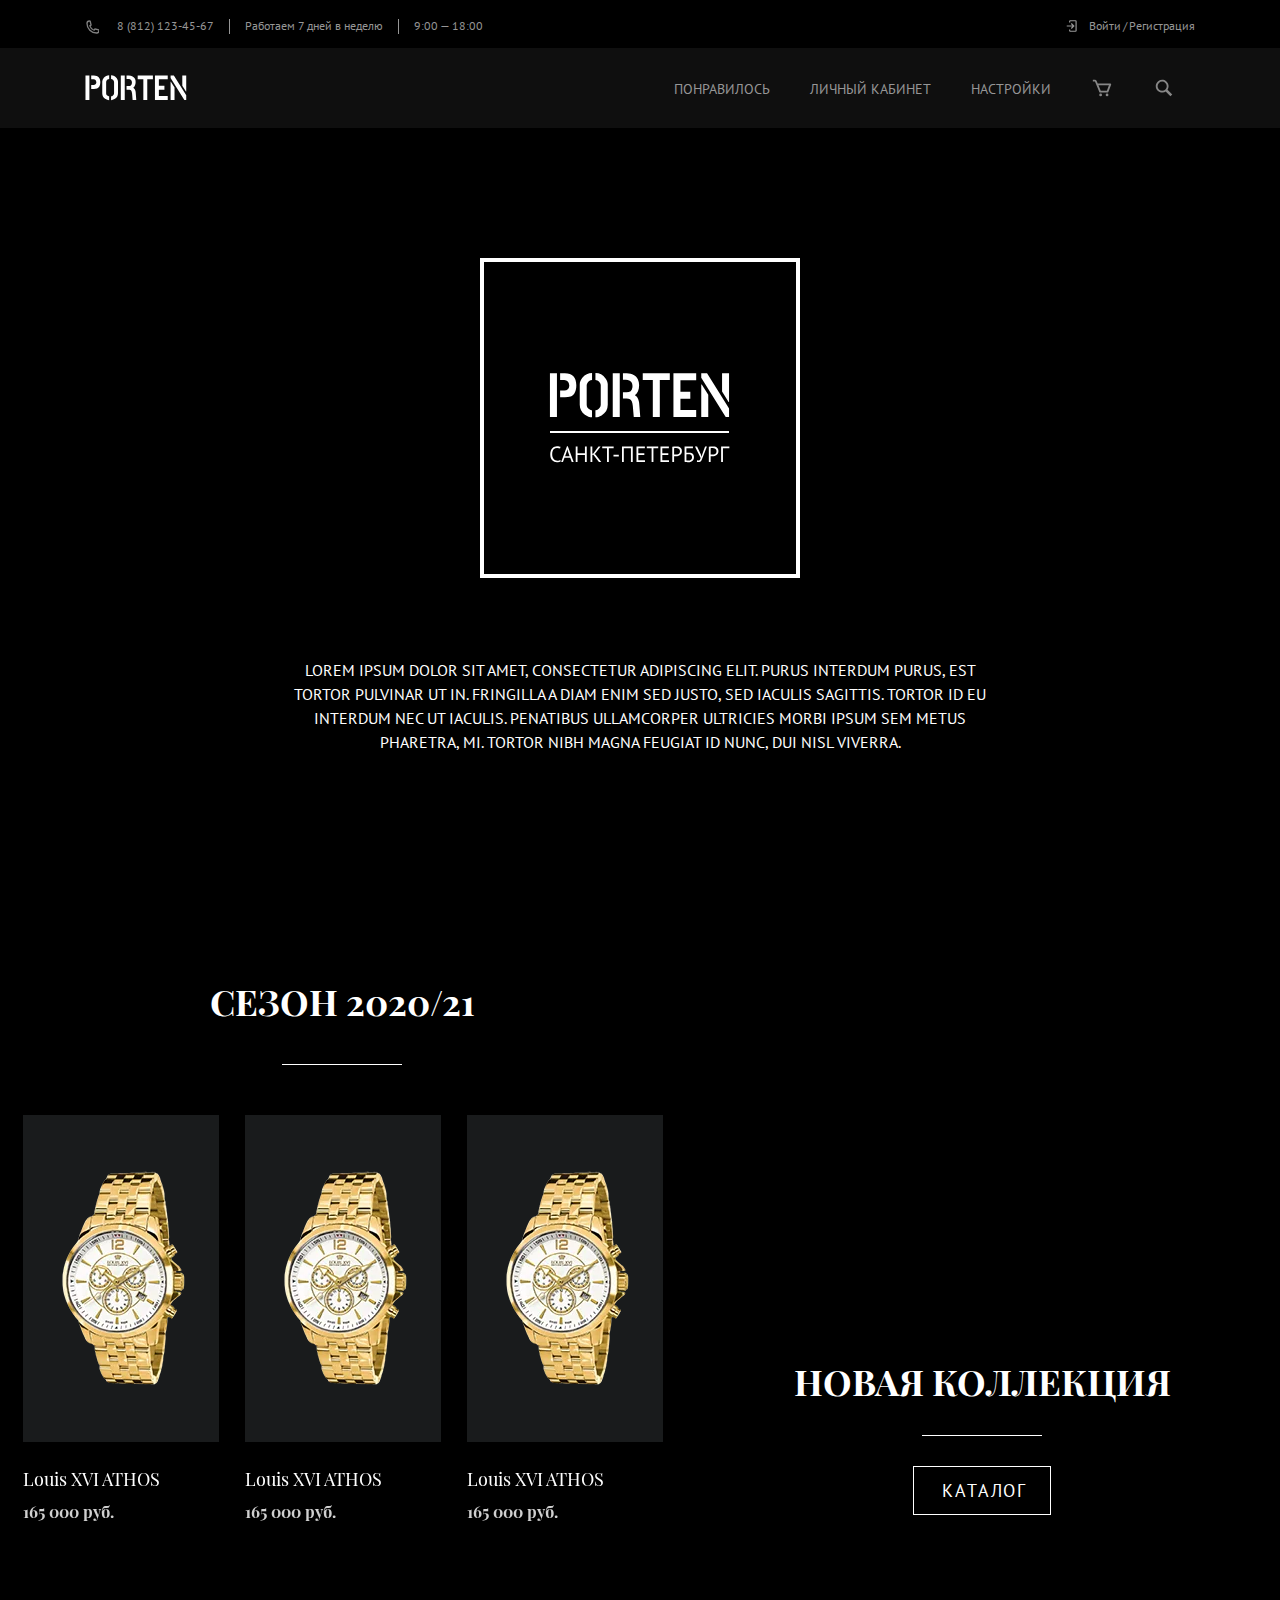
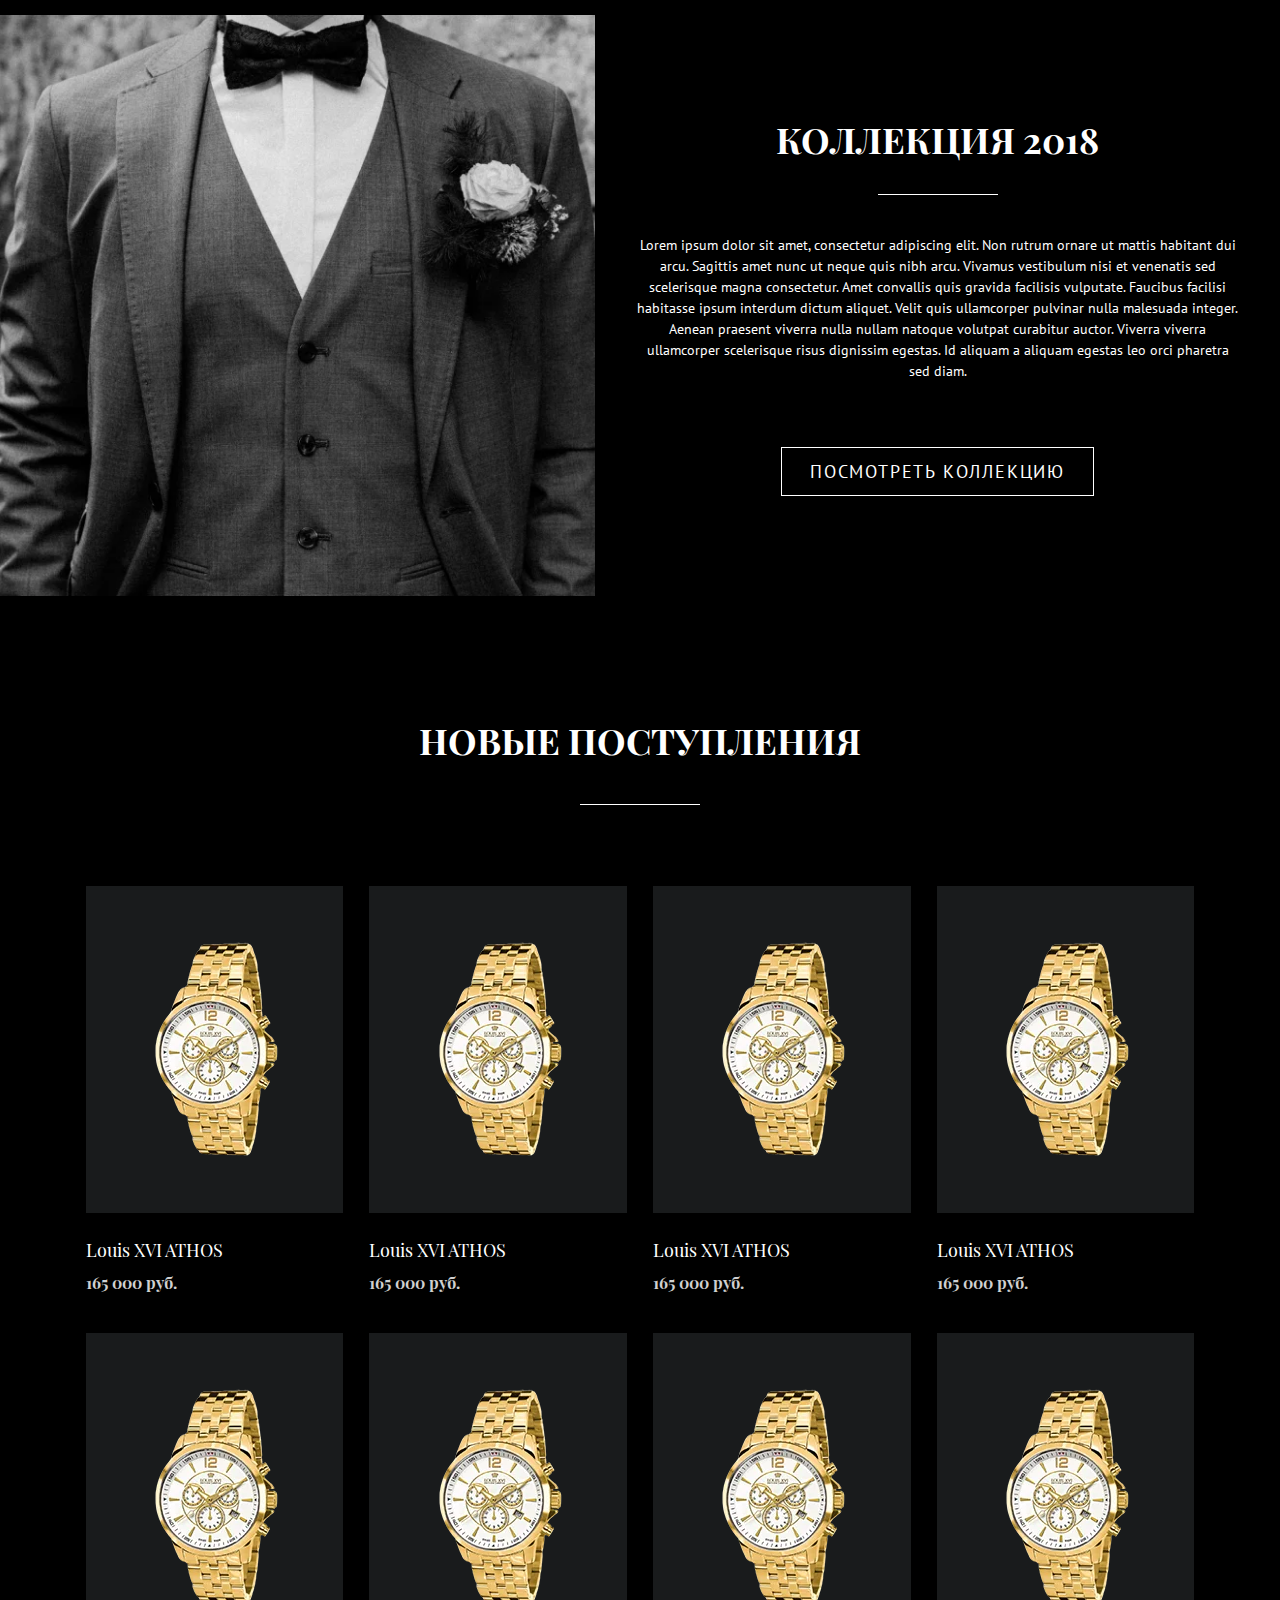
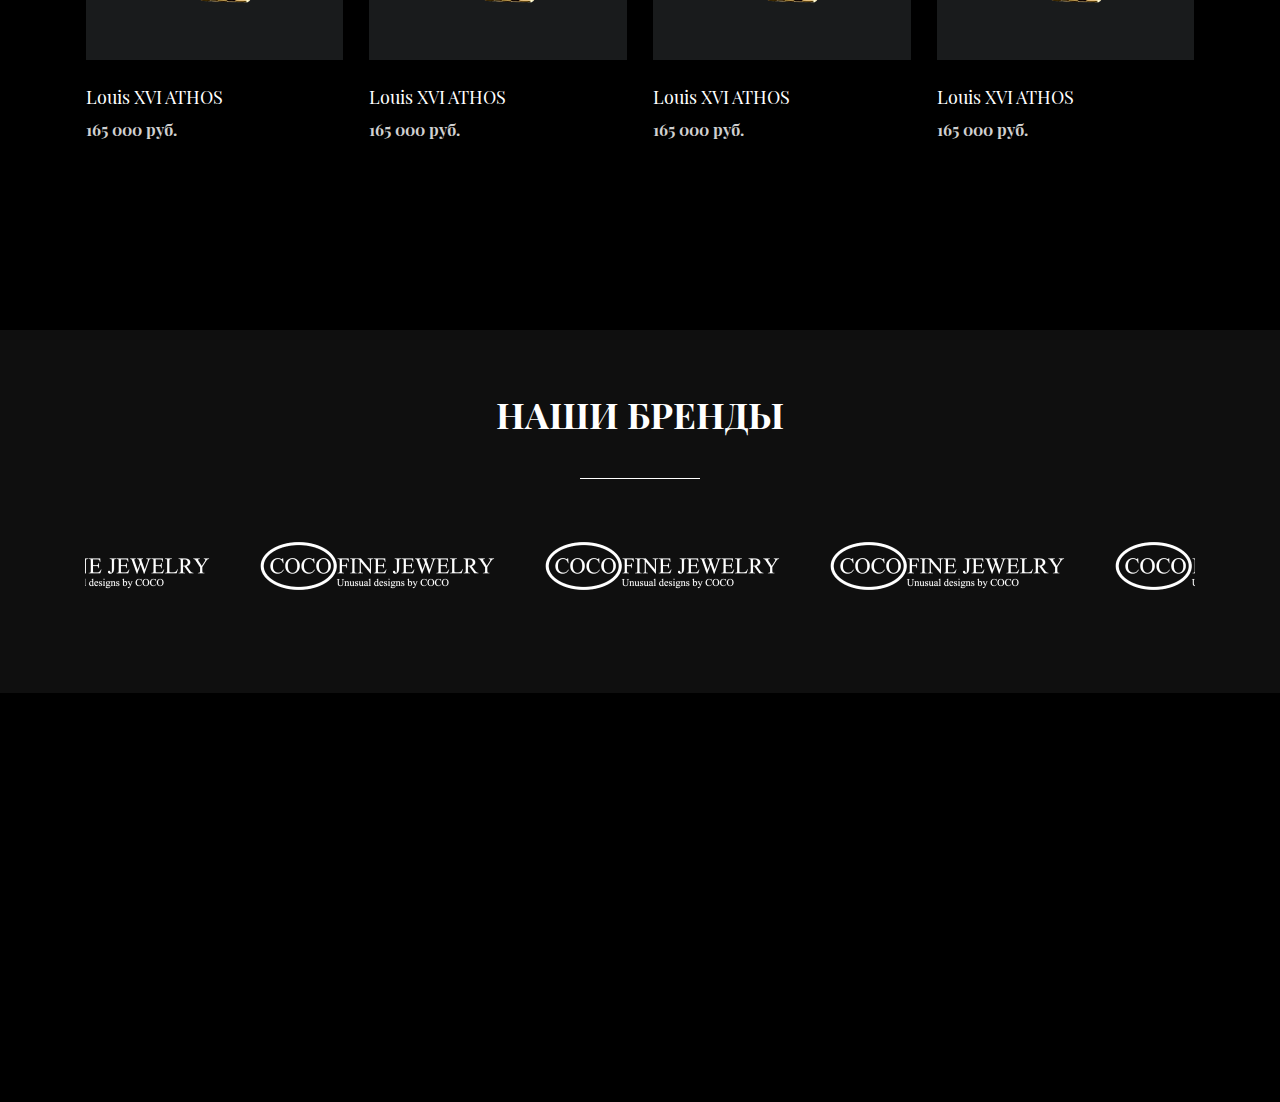
==== commit 925d5ba2: "Add files via upload" ====
--- a/index.html
+++ b/index.html
@@ -1,363 +1,441 @@
-<!DOCTYPE html>-<html lang="ru">-<head>-	<title>Главная</title>-	<meta charset="UTF-8">-	<meta name="format-detection" content="telephone=no">-	<link rel="stylesheet" href="css/style.min.css?_v=20210823193012">-	<link rel="shortcut icon" href="favicon.ico">-	<meta name="robots" content="noindex, nofollow">-	<link rel="stylesheet" href="https://cdnjs.cloudflare.com/ajax/libs/animate.css/4.1.1/animate.min.css?_v=20210823193012" />-	<meta name="viewport" content="width=device-width, initial-scale=1.0, maximum-scale=1.0, user-scalable=0">-	<!--<meta name="viewport" content="width=device-width, initial-scale=1.0">-->-</head>--<body>-	<div id="wrapper" class="wrapper">-		<header class="header">-	<div class="header__contact">-		<div class="contact__container _container">-			<div class="contact__block">--				<a class="contact__items" href="tel:+88121234567">-					8 (812) 123-45-67-				</a>-				<h4 class="contact__items">Работаем 7 дней в неделю</h4>-				<h4 class="contact__items">9:00 — 18:00</h4>-			</div>-			<div class="log__block">-				<a href="" class="log__items">Войти</a>-				<a href="" class="log__items">Регистрация</a>-			</div>-		</div>-	</div>-	<div class="header__container _container">--		<div class="header__menu menu">-			<div class="menu__icon">-				<a href="index.html">-					<picture><source srcset="img/Header/Logo.svg" type="image/webp"><img class="icon__item" src="img/Header/Logo.svg?_v=1629736212343" alt=""></picture>-				</a>-			</div>-			<div class="mobile__block">-				<label class="burger__icon  menu__btn menu__item">-					<span></span>-				</label>-			</div>-			<nav class="menu__body">--				<ul class="menu__list">-					<li class="menu__item"><a href="">Понравилось</a></li>-					<li class="menu__item"><a href="">личный кабинет</a></li>-					<li class="menu__item"><a href="">настройки</a></li>-					<li class="menu__item"><a class="" href="tel:+88121234567">-							8 (812) 123-45-67-						</a></li>--					<li class="menu__item"><a href=""><picture><source srcset="img/icons/bx_bx-cart.svg" type="image/webp"><img src="img/icons/bx_bx-cart.svg?_v=1629736212343" alt="cart"></picture></a></li>--					<li class="open-search__btn menu__item"></li>--				</ul>-				<form class="example" action="index.html">-					<input type="text" placeholder="Поиск.." name="search">-					<button type="submit"><i class="fa fa-search"></i></button>-				</form>--			</nav>--		</div>-	</div>-----</header>-		<main class="page">-			<section  class="fullScreen">-				<div class="_container fullScreen__container ">-					<div class="fullScreen__logo">-						<picture><source srcset="img/Index/Section__FullScreen/Big_logo.svg" type="image/webp"><img src="img/Index/Section__FullScreen/Big_logo.svg?_v=1629736212343" alt="" class="logo__item"></picture>-					</div>-					<div class="fullScreen__text">-						<p>Lorem ipsum dolor sit amet, consectetur adipiscing elit. Purus interdum purus, est tortor pulvinar-							ut in. Fringilla a diam enim sed justo, sed iaculis sagittis. Tortor id eu interdum nec ut iaculis.-							Penatibus ullamcorper ultricies morbi ipsum sem metus pharetra, mi. Tortor nibh magna feugiat id-							nunc, dui nisl viverra.</p>-					</div>-				</div>-			</section>-			<section class="new-season">-				<div class="col-2-3 section__col ">-					<h2 class="tittle">СЕЗОН 2020/21</h2>-					<div data-slick='{-						"dots": false,-						"slidesToShow": 3,-						"slidesToScroll": 1,-						"responsive": [-					  {-						 "breakpoint": 900,-						 "settings": {-							"centerMode": true,-							"centerPadding": "0px",-							"slidesToShow": 1,-							"slidesToScroll": 1-							-						 }-					  },-					  {-						 "breakpoint": 480,-						 "settings": {-							"centerMode": true,-							"centerPadding": "0px",-							"slidesToShow": 1-						 }-					  }-					]-				  }' class="slider__season slider  col__container">-						<div class="col__item">-							<a href="product.html">-								<div class="img__container ">-									<picture><source srcset="img/Index/Section__block_1/62051.webp" type="image/webp"><img src="img/Index/Section__block_1/62051.png?_v=1629736212343" alt=""></picture>-								</div>-								<h3 class="product__name">Louis XVI ATHOS</h3>-								<h4 class="product__price">165 000 руб.</h4>-							</a>-						</div>-						<div class="col__item">-							<a href="product.html">-								<div class="img__container">-									<picture><source srcset="img/Index/Section__block_1/62051.webp" type="image/webp"><img src="img/Index/Section__block_1/62051.png?_v=1629736212343" alt=""></picture>-								</div>-								<h3 class="product__name">Louis XVI ATHOS</h3>-								<h4 class="product__price">165 000 руб.</h4>-							</a>-						</div>-						<div class="col__item">-							<a href="product.html">-								<div class="img__container">-									<picture><source srcset="img/Index/Section__block_1/62051.webp" type="image/webp"><img src="img/Index/Section__block_1/62051.png?_v=1629736212343" alt=""></picture>-								</div>-								<h3 class="product__name">Louis XVI ATHOS</h3>-								<h4 class="product__price">165 000 руб.</h4>-							</a>-						</div>-						<div class="col__item">-							<a href="product.html">-								<div class="img__container">-									<picture><source srcset="img/Index/Section__block_1/62051.webp" type="image/webp"><img src="img/Index/Section__block_1/62051.png?_v=1629736212343" alt=""></picture>-								</div>-								<h3 class="product__name">Louis XVI ATHOS</h3>-								<h4 class="product__price">165 000 руб.</h4>-							</a>-						</div>-						<div class="col__item">-							<a href="product.html">-								<div class="img__container">-									<picture><source srcset="img/Index/Section__block_1/62051.webp" type="image/webp"><img src="img/Index/Section__block_1/62051.png?_v=1629736212343" alt=""></picture>-								</div>-								<h3 class="product__name">Louis XVI ATHOS</h3>-								<h4 class="product__price">165 000 руб.</h4>-							</a>-						</div>-					</div>-				</div>--				<div class="col-1-3 new-collection__block new-collection__container ">-					<h2 class="tittle">Новая коллекция</h2>-					<a href="" class="btn new-collection__btn">Каталог</a>-				</div>--			</section>-			<section class="collection-2018">-				<div class="_ibg col-1-3 collection-2018__image__block">-					<picture><source srcset="img/Index/Section__block_2/Rectangle9.webp" type="image/webp"><img src="img/Index/Section__block_2/Rectangle9.png?_v=1629736212343" alt=""></picture>-				</div>-				<div class="col-2-3 collection-2018__text__block">-					<div class="text__container">-						<h2 class="tittle">коллекция 2018</h2>-						<p>Lorem ipsum dolor sit amet, consectetur adipiscing elit. Non rutrum ornare ut mattis habitant dui-							arcu. Sagittis amet nunc ut neque quis nibh arcu. Vivamus vestibulum nisi et venenatis sed-							scelerisque-							magna consectetur. Amet convallis quis gravida facilisis vulputate. Faucibus facilisi habitasse-							ipsum-							interdum dictum aliquet. Velit quis ullamcorper pulvinar nulla malesuada integer. Aenean praesent-							viverra nulla nullam natoque volutpat curabitur auctor. Viverra viverra ullamcorper scelerisque-							risus-							dignissim egestas. Id aliquam a aliquam egestas leo orci pharetra sed diam. </p>-						<a href="collection.html" class="btn">посмотреть коллекцию</a>-					</div>-				</div>-			</section>-			<section class="new-goods">-				<h2 class="tittle">новые поступления</h2>-				<div class="_container new-goods__container">-					<!--<div  class="col__row__container">-->-					<div class="col__container">-						<div class="col__item">-							<a href="product.html">-								<div class="img__container">-									<picture><source srcset="img/Index/Section__block_1/62051.webp" type="image/webp"><img src="img/Index/Section__block_1/62051.png?_v=1629736212343" alt=""></picture>-								</div>-								<h3 class="product__name">Louis XVI ATHOS</h3>-								<h4 class="product__price">165 000 руб.</h4>-							</a>-						</div>-						<div class="col__item">-							<a href="product.html">-								<div class="img__container">-									<picture><source srcset="img/Index/Section__block_1/62051.webp" type="image/webp"><img src="img/Index/Section__block_1/62051.png?_v=1629736212343" alt=""></picture>-								</div>-								<h3 class="product__name">Louis XVI ATHOS</h3>-								<h4 class="product__price">165 000 руб.</h4>-							</a>-						</div>-						<div class="col__item">-							<a href="product.html">-								<div class="img__container">-									<picture><source srcset="img/Index/Section__block_1/62051.webp" type="image/webp"><img src="img/Index/Section__block_1/62051.png?_v=1629736212343" alt=""></picture>-								</div>-								<h3 class="product__name">Louis XVI ATHOS</h3>-								<h4 class="product__price">165 000 руб.</h4>-							</a>-						</div>-						<div class="col__item">-							<a href="product.html">-								<div class="img__container">-									<picture><source srcset="img/Index/Section__block_1/62051.webp" type="image/webp"><img src="img/Index/Section__block_1/62051.png?_v=1629736212343" alt=""></picture>-								</div>-								<h3 class="product__name">Louis XVI ATHOS</h3>-								<h4 class="product__price">165 000 руб.</h4>-							</a>-						</div>-						<!--</div>-->-						<!--</div>-->-						<!--<div  class="col__row__container">-->-						<!--<div class="col__container">-->-						<div class=" mobile-disable col__item">-							<a href="product.html">-								<div class="img__container">-									<picture><source srcset="img/Index/Section__block_1/62051.webp" type="image/webp"><img src="img/Index/Section__block_1/62051.png?_v=1629736212343" alt=""></picture>-								</div>-								<h3 class="product__name">Louis XVI ATHOS</h3>-								<h4 class="product__price">165 000 руб.</h4>-							</a>-						</div>-						<div class="mobile-disable col__item">-							<a href="product.html">-								<div class="img__container">-									<picture><source srcset="img/Index/Section__block_1/62051.webp" type="image/webp"><img src="img/Index/Section__block_1/62051.png?_v=1629736212343" alt=""></picture>-								</div>-								<h3 class="product__name">Louis XVI ATHOS</h3>-								<h4 class="product__price">165 000 руб.</h4>-							</a>-						</div>-						<div class="mobile-disable col__item">-							<a href="product.html">-								<div class="img__container">-									<picture><source srcset="img/Index/Section__block_1/62051.webp" type="image/webp"><img src="img/Index/Section__block_1/62051.png?_v=1629736212343" alt=""></picture>-								</div>-								<h3 class="product__name">Louis XVI ATHOS</h3>-								<h4 class="product__price">165 000 руб.</h4>-							</a>-						</div>-						<div class="mobile-disable col__item">-							<a href="product.html">-								<div class="img__container">-									<picture><source srcset="img/Index/Section__block_1/62051.webp" type="image/webp"><img src="img/Index/Section__block_1/62051.png?_v=1629736212343" alt=""></picture>-								</div>-								<h3 class="product__name">Louis XVI ATHOS</h3>-								<h4 class="product__price">165 000 руб.</h4>-							</a>-						</div>-						<a class="btn" id="show">ЕЩЁ</a>-						<!--</div>-->-						<!--</div>-->-					</div>-				</div>-			</section>-			<section class="our-brands">-				<div class="our-brands__container _container">-					<h2 class="tittle">наши бренды</h2>-					<div  class="partners__slider our-brands__row">-						<a href="" class="row__items"><picture><source srcset="img/Index/our-brands__section/Rectangle2.webp" type="image/webp"><img src="img/Index/our-brands__section/Rectangle2.png?_v=1629736212343" alt=""></picture></a>-						<a href="" class="row__items"><picture><source srcset="img/Index/our-brands__section/Rectangle2.webp" type="image/webp"><img src="img/Index/our-brands__section/Rectangle2.png?_v=1629736212343" alt=""></picture></a>-						<a href="" class="row__items"><picture><source srcset="img/Index/our-brands__section/Rectangle2.webp" type="image/webp"><img src="img/Index/our-brands__section/Rectangle2.png?_v=1629736212343" alt=""></picture></a>-						<a href="" class="row__items"><picture><source srcset="img/Index/our-brands__section/Rectangle2.webp" type="image/webp"><img src="img/Index/our-brands__section/Rectangle2.png?_v=1629736212343" alt=""></picture></a>-						<a href="" class="row__items"><picture><source srcset="img/Index/our-brands__section/Rectangle2.webp" type="image/webp"><img src="img/Index/our-brands__section/Rectangle2.png?_v=1629736212343" alt=""></picture></a>-					</div>-				</div>-			</section>-		</main>-		<footer class="footer">-	<div class=" _scr-item footer__container col__container _container">-		<div class=" footer__items footer__about">-			<h3 id="footerSpoiler-btn_1" class=" footer__tittle">О магазине</h3>-			<p id="spoilers__disable">Lorem ipsum dolor sit amet, consectetur adipiscing elit. Mi semper viverra nunc-				cursus-				tortor-				lectus nunc nulla nibh. Egestas amet consectetur vel vitae aliquam dictum suspendisse. Lobortis-				eget consequat, tellus et et sed turpis. Pretium quisque vitae, amet, porttitor odio ultricies-				massa pharetra leo. Et ipsum urna fames in sit mi ultrices nisi, nunc.</p>-		</div>-		<div class="footer__items footer__category">-			<h3 id="footerSpoiler-btn_2" class="footer__tittle">Категории</h3>-			<div id="spoilers__disable_2" class="row__top">-				<a href="" class="footer__btn">часы</a>-				<a href="" class="footer__btn">браслеты</a>-				<a href="" class="footer__btn">ремни</a>-			</div>-			<div id="spoilers__disable_3" class="row__bottom">-				<a href="" class="footer__btn">ювелирные изделия</a>-				<a href="" class="footer__btn">запонки</a>-			</div>-		</div>--		<div class="footer__items footer__mailing ">-			<h3 id="footerSpoiler-btn_3" class=" footer__tittle">РАссылка</h3>-			<p id="spoilers__disable_4">Lorem ipsum dolor sit amet, consectetur adipiscing elit. Mi semper viverra nunc-				cursus-				tortor-				lectus nunc nulla nibh.</p>-			<form action="index.html	" id="spoilers__disable_5" class=" mailing__container">-				<input placeholder="Ваша почта" type="text" class="mailing__input">-				<button class="mailing__btn">Подписатья</button>-			</form>-		</div>--	</div>----</footer>-	</div>-	<div class="popup popup_popup">-	<div class="popup__content">-		<div class="popup__body">-			<div class="popup__close"></div>-		</div>-	</div>-</div>-<div class="popup popup_massagename-message">-	<div class="popup__content">-		<div class="popup__body">-			<div class="popup__close"></div>-		</div>-	</div>-</div>-<div class="popup popup_video">-	<div class="popup__content">-		<div class="popup__body">-			<div class="popup__close popup__close_video"></div>-			<div class="popup__video _video"></div>-		</div>-	</div>-</div>--	<script src="js/vendors.min.js?_v=20210823193012"></script>-<script src="js/app.min.js?_v=20210823193012"></script>-	<!--<script src="js/wow.min.js"></script>-->--</body>-+<!DOCTYPE html>
+<html lang="ru">
+
+<head>
+	<title>Главная</title>
+	<meta charset="UTF-8">
+	<meta name="format-detection" content="telephone=no">
+	<link rel="stylesheet" href="css/style.min.css">
+	<link rel="shortcut icon" href="favicon.ico">
+	<meta name="robots" content="noindex, nofollow">
+	<meta name="viewport" content="width=device-width, initial-scale=1.0, maximum-scale=1.0, user-scalable=0">
+	<!--<meta name="viewport" content="width=device-width, initial-scale=1.0">-->
+</head>
+
+<body>
+	<div id="wrapper" class="wrapper">
+		<header class="header">
+			<div class="header__contact">
+				<div class="contact__container _container">
+					<div class="contact__block">
+
+						<a class="contact__items" href="tel:+88121234567">
+							8 (812) 123-45-67
+						</a>
+						<h4 class="contact__items">Работаем 7 дней в неделю</h4>
+						<h4 class="contact__items">9:00 — 18:00</h4>
+					</div>
+					<div class="log__block">
+						<a href="" class="log__items">Войти</a>
+						<a href="" class="log__items">Регистрация</a>
+					</div>
+				</div>
+			</div>
+			<div class="header__container _container">
+
+				<div class="header__menu menu">
+					<div class="menu__icon">
+						<a href="index.html">
+							<picture>
+								<source srcset="img/Header/Logo.svg" type="image/webp"><img class="icon__item"
+									src="img/Header/Logo.svg?_v=1629742735564" alt="">
+							</picture>
+						</a>
+					</div>
+					<div class="mobile__block">
+						<label class="burger__icon  menu__btn menu__item">
+							<span></span>
+						</label>
+					</div>
+					<nav class="menu__body">
+
+						<ul class="menu__list">
+							<li class="menu__item"><a href="">Понравилось</a></li>
+							<li class="menu__item"><a href="">личный кабинет</a></li>
+							<li class="menu__item"><a href="">настройки</a></li>
+							<li class="menu__item"><a class="" href="tel:+88121234567">
+									8 (812) 123-45-67
+								</a></li>
+
+							<li class="menu__item"><a href="">
+									<picture>
+										<source srcset="img/icons/bx_bx-cart.svg" type="image/webp"><img
+											src="img/icons/bx_bx-cart.svg?_v=1629742735564" alt="cart">
+									</picture>
+								</a></li>
+
+							<li class="open-search__btn menu__item"></li>
+
+						</ul>
+						<form class="example" action="index.html">
+							<input type="text" placeholder="Поиск.." name="search">
+							<button type="submit"><i class="fa fa-search"></i></button>
+						</form>
+
+					</nav>
+
+				</div>
+			</div>
+
+
+
+
+		</header>
+		<main class="page">
+			<section class="fullScreen">
+				<div class="_container fullScreen__container ">
+					<div class="fullScreen__logo">
+						<picture>
+							<source srcset="img/Index/Section__FullScreen/Big_logo.svg" type="image/webp"><img
+								src="img/Index/Section__FullScreen/Big_logo.svg?_v=1629742735564" alt="" class="logo__item">
+						</picture>
+					</div>
+					<div class="fullScreen__text">
+						<p>Lorem ipsum dolor sit amet, consectetur adipiscing elit. Purus interdum purus, est tortor pulvinar
+							ut in. Fringilla a diam enim sed justo, sed iaculis sagittis. Tortor id eu interdum nec ut iaculis.
+							Penatibus ullamcorper ultricies morbi ipsum sem metus pharetra, mi. Tortor nibh magna feugiat id
+							nunc, dui nisl viverra.</p>
+					</div>
+				</div>
+			</section>
+			<section class="new-season">
+				<div class="col-2-3 section__col ">
+					<h2 class="tittle">СЕЗОН 2020/21</h2>
+					<div data-slick='{
+						"dots": false,
+						"slidesToShow": 3,
+						"slidesToScroll": 1,
+						"responsive": [
+					  {
+						 "breakpoint": 900,
+						 "settings": {
+							"centerMode": true,
+							"centerPadding": "0px",
+							"slidesToShow": 1,
+							"slidesToScroll": 1
+							
+						 }
+					  },
+					  {
+						 "breakpoint": 480,
+						 "settings": {
+							"centerMode": true,
+							"centerPadding": "0px",
+							"slidesToShow": 1
+						 }
+					  }
+					]
+				  }' class="slider__season slider  col__container">
+						<div class="col__item">
+							<a href="product.html">
+								<div class="img__container ">
+									<picture>
+										<source srcset="img/Index/Section__block_1/62051.webp" type="image/webp"><img
+											src="img/Index/Section__block_1/62051.png?_v=1629742735564" alt="">
+									</picture>
+								</div>
+								<h3 class="product__name">Louis XVI ATHOS</h3>
+								<h4 class="product__price">165 000 руб.</h4>
+							</a>
+						</div>
+						<div class="col__item">
+							<a href="product.html">
+								<div class="img__container">
+									<picture>
+										<source srcset="img/Index/Section__block_1/62051.webp" type="image/webp"><img
+											src="img/Index/Section__block_1/62051.png?_v=1629742735564" alt="">
+									</picture>
+								</div>
+								<h3 class="product__name">Louis XVI ATHOS</h3>
+								<h4 class="product__price">165 000 руб.</h4>
+							</a>
+						</div>
+						<div class="col__item">
+							<a href="product.html">
+								<div class="img__container">
+									<picture>
+										<source srcset="img/Index/Section__block_1/62051.webp" type="image/webp"><img
+											src="img/Index/Section__block_1/62051.png?_v=1629742735564" alt="">
+									</picture>
+								</div>
+								<h3 class="product__name">Louis XVI ATHOS</h3>
+								<h4 class="product__price">165 000 руб.</h4>
+							</a>
+						</div>
+						<div class="col__item">
+							<a href="product.html">
+								<div class="img__container">
+									<picture>
+										<source srcset="img/Index/Section__block_1/62051.webp" type="image/webp"><img
+											src="img/Index/Section__block_1/62051.png?_v=1629742735564" alt="">
+									</picture>
+								</div>
+								<h3 class="product__name">Louis XVI ATHOS</h3>
+								<h4 class="product__price">165 000 руб.</h4>
+							</a>
+						</div>
+						<div class="col__item">
+							<a href="product.html">
+								<div class="img__container">
+									<picture>
+										<source srcset="img/Index/Section__block_1/62051.webp" type="image/webp"><img
+											src="img/Index/Section__block_1/62051.png?_v=1629742735564" alt="">
+									</picture>
+								</div>
+								<h3 class="product__name">Louis XVI ATHOS</h3>
+								<h4 class="product__price">165 000 руб.</h4>
+							</a>
+						</div>
+					</div>
+				</div>
+
+				<div class="col-1-3 new-collection__block new-collection__container ">
+					<h2 class="tittle">Новая коллекция</h2>
+					<a href="" class="btn new-collection__btn">Каталог</a>
+				</div>
+
+			</section>
+			<section class="collection-2018">
+				<div class="_ibg col-1-3 collection-2018__image__block">
+					<picture>
+						<source srcset="img/Index/Section__block_2/Rectangle9.webp" type="image/webp"><img
+							src="img/Index/Section__block_2/Rectangle9.png?_v=1629742735564" alt="">
+					</picture>
+				</div>
+				<div class="col-2-3 collection-2018__text__block">
+					<div class="text__container">
+						<h2 class="tittle">коллекция 2018</h2>
+						<p>Lorem ipsum dolor sit amet, consectetur adipiscing elit. Non rutrum ornare ut mattis habitant dui
+							arcu. Sagittis amet nunc ut neque quis nibh arcu. Vivamus vestibulum nisi et venenatis sed
+							scelerisque
+							magna consectetur. Amet convallis quis gravida facilisis vulputate. Faucibus facilisi habitasse
+							ipsum
+							interdum dictum aliquet. Velit quis ullamcorper pulvinar nulla malesuada integer. Aenean praesent
+							viverra nulla nullam natoque volutpat curabitur auctor. Viverra viverra ullamcorper scelerisque
+							risus
+							dignissim egestas. Id aliquam a aliquam egestas leo orci pharetra sed diam. </p>
+						<a href="collection.html" class="btn">посмотреть коллекцию</a>
+					</div>
+				</div>
+			</section>
+			<section class="new-goods">
+				<h2 class="tittle">новые поступления</h2>
+				<div class="_container new-goods__container">
+					<!--<div  class="col__row__container">-->
+					<div class="col__container">
+						<div class="col__item">
+							<a href="product.html">
+								<div class="img__container">
+									<picture>
+										<source srcset="img/Index/Section__block_1/62051.webp" type="image/webp"><img
+											src="img/Index/Section__block_1/62051.png?_v=1629742735564" alt="">
+									</picture>
+								</div>
+								<h3 class="product__name">Louis XVI ATHOS</h3>
+								<h4 class="product__price">165 000 руб.</h4>
+							</a>
+						</div>
+						<div class="col__item">
+							<a href="product.html">
+								<div class="img__container">
+									<picture>
+										<source srcset="img/Index/Section__block_1/62051.webp" type="image/webp"><img
+											src="img/Index/Section__block_1/62051.png?_v=1629742735564" alt="">
+									</picture>
+								</div>
+								<h3 class="product__name">Louis XVI ATHOS</h3>
+								<h4 class="product__price">165 000 руб.</h4>
+							</a>
+						</div>
+						<div class="col__item">
+							<a href="product.html">
+								<div class="img__container">
+									<picture>
+										<source srcset="img/Index/Section__block_1/62051.webp" type="image/webp"><img
+											src="img/Index/Section__block_1/62051.png?_v=1629742735564" alt="">
+									</picture>
+								</div>
+								<h3 class="product__name">Louis XVI ATHOS</h3>
+								<h4 class="product__price">165 000 руб.</h4>
+							</a>
+						</div>
+						<div class="col__item">
+							<a href="product.html">
+								<div class="img__container">
+									<picture>
+										<source srcset="img/Index/Section__block_1/62051.webp" type="image/webp"><img
+											src="img/Index/Section__block_1/62051.png?_v=1629742735564" alt="">
+									</picture>
+								</div>
+								<h3 class="product__name">Louis XVI ATHOS</h3>
+								<h4 class="product__price">165 000 руб.</h4>
+							</a>
+						</div>
+						<!--</div>-->
+						<!--</div>-->
+						<!--<div  class="col__row__container">-->
+						<!--<div class="col__container">-->
+						<div class=" mobile-disable col__item">
+							<a href="product.html">
+								<div class="img__container">
+									<picture>
+										<source srcset="img/Index/Section__block_1/62051.webp" type="image/webp"><img
+											src="img/Index/Section__block_1/62051.png?_v=1629742735564" alt="">
+									</picture>
+								</div>
+								<h3 class="product__name">Louis XVI ATHOS</h3>
+								<h4 class="product__price">165 000 руб.</h4>
+							</a>
+						</div>
+						<div class="mobile-disable col__item">
+							<a href="product.html">
+								<div class="img__container">
+									<picture>
+										<source srcset="img/Index/Section__block_1/62051.webp" type="image/webp"><img
+											src="img/Index/Section__block_1/62051.png?_v=1629742735564" alt="">
+									</picture>
+								</div>
+								<h3 class="product__name">Louis XVI ATHOS</h3>
+								<h4 class="product__price">165 000 руб.</h4>
+							</a>
+						</div>
+						<div class="mobile-disable col__item">
+							<a href="product.html">
+								<div class="img__container">
+									<picture>
+										<source srcset="img/Index/Section__block_1/62051.webp" type="image/webp"><img
+											src="img/Index/Section__block_1/62051.png?_v=1629742735564" alt="">
+									</picture>
+								</div>
+								<h3 class="product__name">Louis XVI ATHOS</h3>
+								<h4 class="product__price">165 000 руб.</h4>
+							</a>
+						</div>
+						<div class="mobile-disable col__item">
+							<a href="product.html">
+								<div class="img__container">
+									<picture>
+										<source srcset="img/Index/Section__block_1/62051.webp" type="image/webp"><img
+											src="img/Index/Section__block_1/62051.png?_v=1629742735564" alt="">
+									</picture>
+								</div>
+								<h3 class="product__name">Louis XVI ATHOS</h3>
+								<h4 class="product__price">165 000 руб.</h4>
+							</a>
+						</div>
+						<a class="btn" id="show">ЕЩЁ</a>
+						<!--</div>-->
+						<!--</div>-->
+					</div>
+				</div>
+			</section>
+			<section class="our-brands">
+				<div class="our-brands__container _container">
+					<h2 class="tittle">наши бренды</h2>
+					<div class="partners__slider our-brands__row">
+						<a href="" class="row__items">
+							<picture>
+								<source srcset="img/Index/our-brands__section/Rectangle2.webp" type="image/webp"><img
+									src="img/Index/our-brands__section/Rectangle2.png?_v=1629742735564" alt="">
+							</picture>
+						</a>
+						<a href="" class="row__items">
+							<picture>
+								<source srcset="img/Index/our-brands__section/Rectangle2.webp" type="image/webp"><img
+									src="img/Index/our-brands__section/Rectangle2.png?_v=1629742735564" alt="">
+							</picture>
+						</a>
+						<a href="" class="row__items">
+							<picture>
+								<source srcset="img/Index/our-brands__section/Rectangle2.webp" type="image/webp"><img
+									src="img/Index/our-brands__section/Rectangle2.png?_v=1629742735564" alt="">
+							</picture>
+						</a>
+						<a href="" class="row__items">
+							<picture>
+								<source srcset="img/Index/our-brands__section/Rectangle2.webp" type="image/webp"><img
+									src="img/Index/our-brands__section/Rectangle2.png?_v=1629742735564" alt="">
+							</picture>
+						</a>
+						<a href="" class="row__items">
+							<picture>
+								<source srcset="img/Index/our-brands__section/Rectangle2.webp" type="image/webp"><img
+									src="img/Index/our-brands__section/Rectangle2.png?_v=1629742735564" alt="">
+							</picture>
+						</a>
+					</div>
+				</div>
+			</section>
+		</main>
+		<footer class="footer">
+			<div class=" _scr-item footer__container col__container _container">
+				<div class=" footer__items footer__about">
+					<h3 id="footerSpoiler-btn_1" class=" footer__tittle">О магазине</h3>
+					<p id="spoilers__disable">Lorem ipsum dolor sit amet, consectetur adipiscing elit. Mi semper viverra nunc
+						cursus
+						tortor
+						lectus nunc nulla nibh. Egestas amet consectetur vel vitae aliquam dictum suspendisse. Lobortis
+						eget consequat, tellus et et sed turpis. Pretium quisque vitae, amet, porttitor odio ultricies
+						massa pharetra leo. Et ipsum urna fames in sit mi ultrices nisi, nunc.</p>
+				</div>
+				<div class="footer__items footer__category">
+					<h3 id="footerSpoiler-btn_2" class="footer__tittle">Категории</h3>
+					<div id="spoilers__disable_2" class="row__top">
+						<a href="" class="footer__btn">часы</a>
+						<a href="" class="footer__btn">браслеты</a>
+						<a href="" class="footer__btn">ремни</a>
+					</div>
+					<div id="spoilers__disable_3" class="row__bottom">
+						<a href="" class="footer__btn">ювелирные изделия</a>
+						<a href="" class="footer__btn">запонки</a>
+					</div>
+				</div>
+
+				<div class="footer__items footer__mailing ">
+					<h3 id="footerSpoiler-btn_3" class=" footer__tittle">РАссылка</h3>
+					<p id="spoilers__disable_4">Lorem ipsum dolor sit amet, consectetur adipiscing elit. Mi semper viverra
+						nunc
+						cursus
+						tortor
+						lectus nunc nulla nibh.</p>
+					<form action="index.html	" id="spoilers__disable_5" class=" mailing__container">
+						<input placeholder="Ваша почта" type="text" class="mailing__input">
+						<button class="mailing__btn">Подписатья</button>
+					</form>
+				</div>
+
+			</div>
+
+
+
+		</footer>
+	</div>
+	<div class="popup popup_popup">
+		<div class="popup__content">
+			<div class="popup__body">
+				<div class="popup__close"></div>
+			</div>
+		</div>
+	</div>
+	<div class="popup popup_massagename-message">
+		<div class="popup__content">
+			<div class="popup__body">
+				<div class="popup__close"></div>
+			</div>
+		</div>
+	</div>
+	<div class="popup popup_video">
+		<div class="popup__content">
+			<div class="popup__body">
+				<div class="popup__close popup__close_video"></div>
+				<div class="popup__video _video"></div>
+			</div>
+		</div>
+	</div>
+
+	<script src="js/vendors.min.js"></script>
+	<script src="js/app.min.js"></script>
+
+</body>
+
 </html>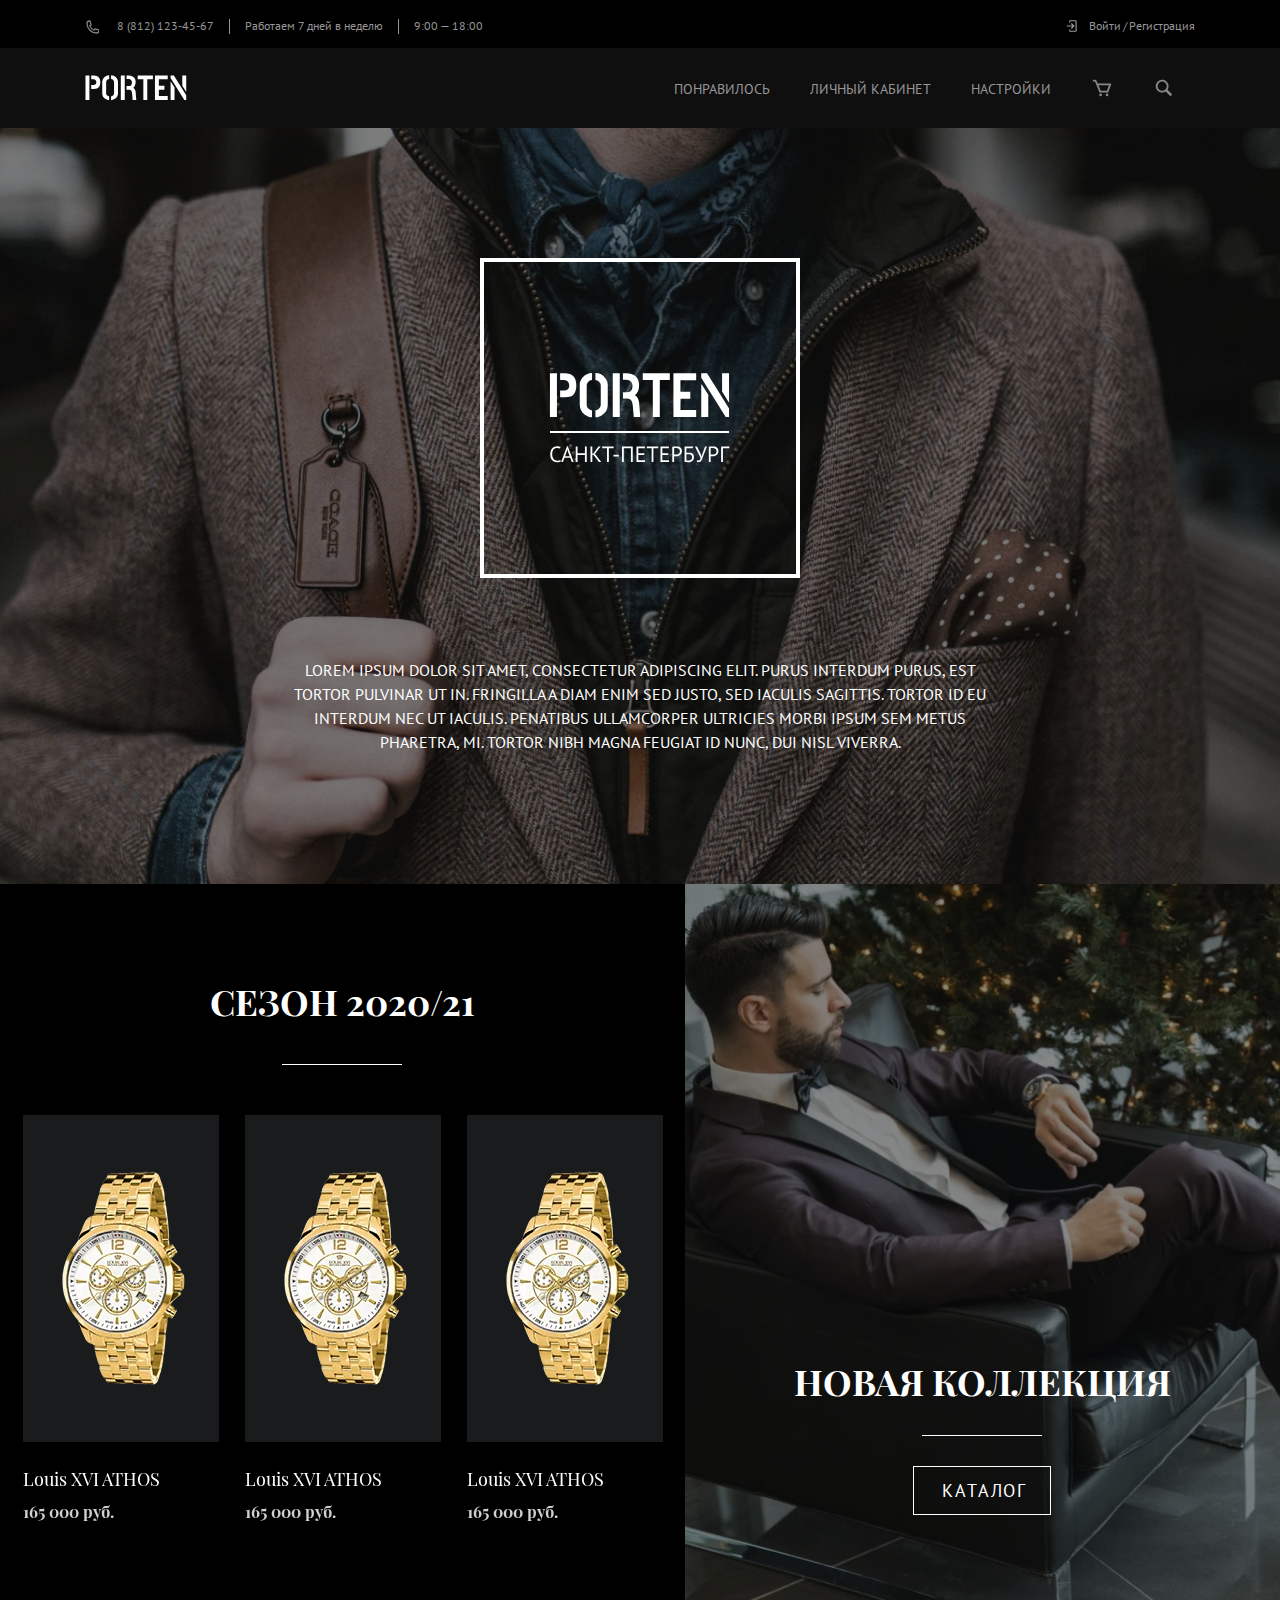
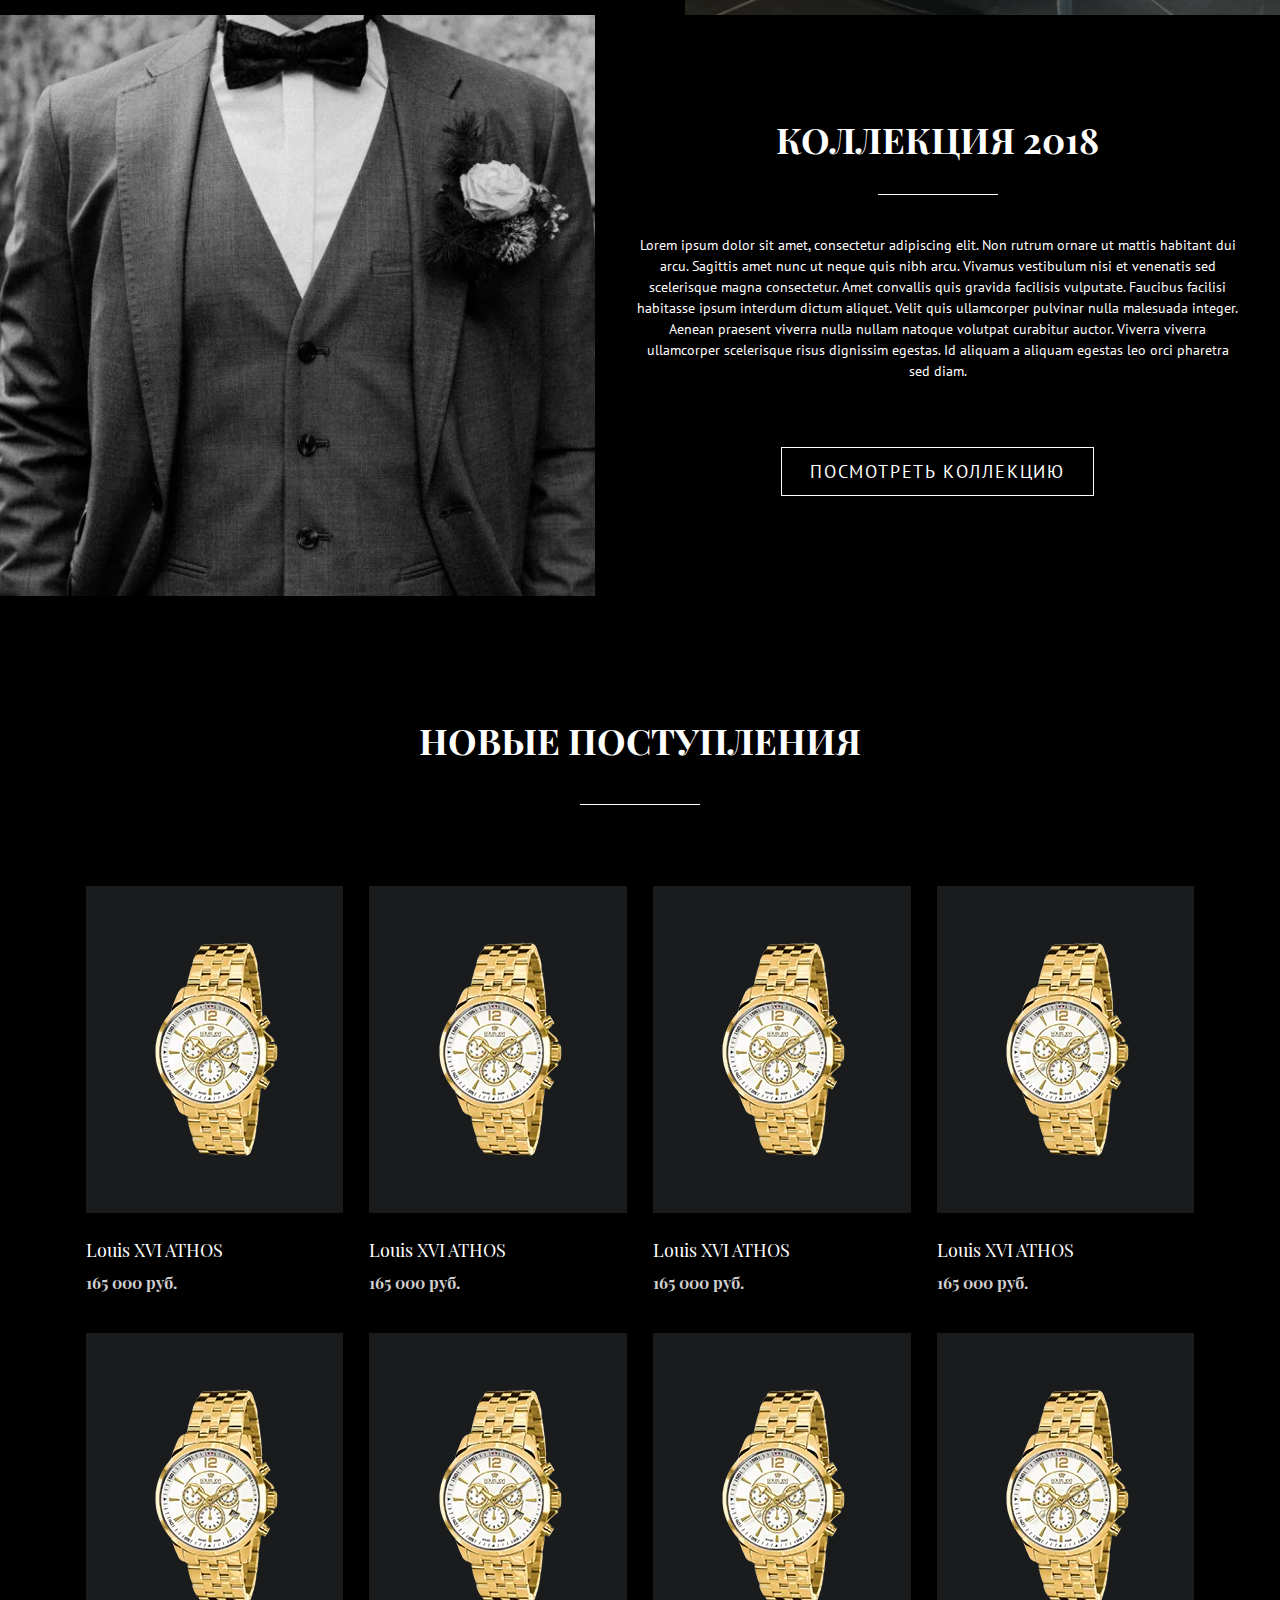
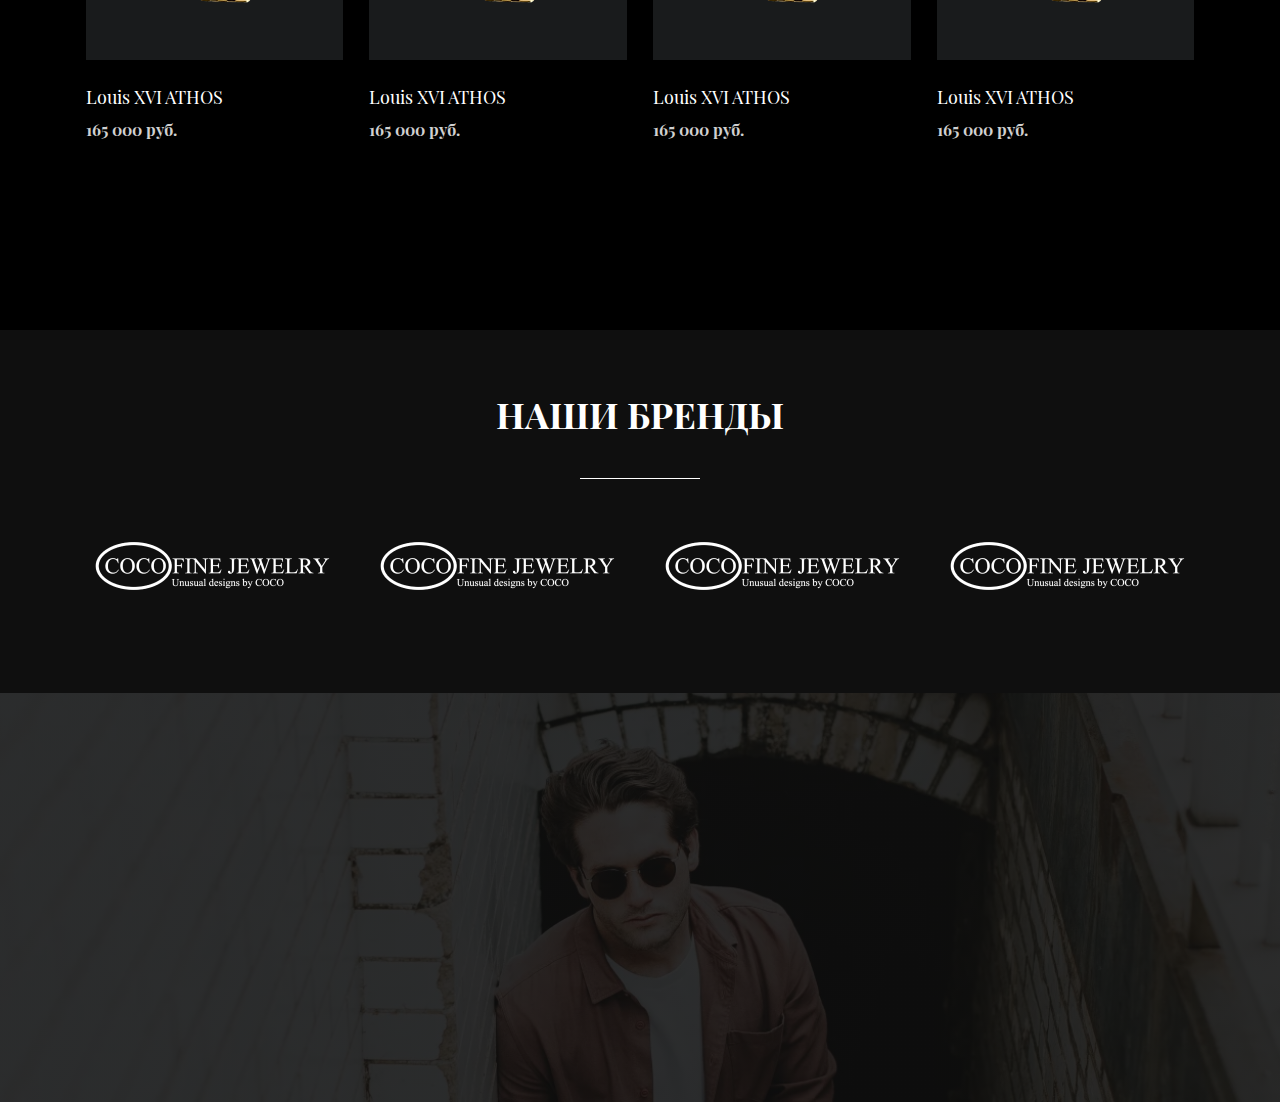
==== commit e814a51f: "Add files via upload" ====
--- a/index.html
+++ b/index.html
@@ -1,441 +1,361 @@
-<!DOCTYPE html>
-<html lang="ru">
-
-<head>
-	<title>Главная</title>
-	<meta charset="UTF-8">
-	<meta name="format-detection" content="telephone=no">
-	<link rel="stylesheet" href="css/style.min.css">
-	<link rel="shortcut icon" href="favicon.ico">
-	<meta name="robots" content="noindex, nofollow">
-	<meta name="viewport" content="width=device-width, initial-scale=1.0, maximum-scale=1.0, user-scalable=0">
-	<!--<meta name="viewport" content="width=device-width, initial-scale=1.0">-->
-</head>
-
-<body>
-	<div id="wrapper" class="wrapper">
-		<header class="header">
-			<div class="header__contact">
-				<div class="contact__container _container">
-					<div class="contact__block">
-
-						<a class="contact__items" href="tel:+88121234567">
-							8 (812) 123-45-67
-						</a>
-						<h4 class="contact__items">Работаем 7 дней в неделю</h4>
-						<h4 class="contact__items">9:00 — 18:00</h4>
-					</div>
-					<div class="log__block">
-						<a href="" class="log__items">Войти</a>
-						<a href="" class="log__items">Регистрация</a>
-					</div>
-				</div>
-			</div>
-			<div class="header__container _container">
-
-				<div class="header__menu menu">
-					<div class="menu__icon">
-						<a href="index.html">
-							<picture>
-								<source srcset="img/Header/Logo.svg" type="image/webp"><img class="icon__item"
-									src="img/Header/Logo.svg?_v=1629742735564" alt="">
-							</picture>
-						</a>
-					</div>
-					<div class="mobile__block">
-						<label class="burger__icon  menu__btn menu__item">
-							<span></span>
-						</label>
-					</div>
-					<nav class="menu__body">
-
-						<ul class="menu__list">
-							<li class="menu__item"><a href="">Понравилось</a></li>
-							<li class="menu__item"><a href="">личный кабинет</a></li>
-							<li class="menu__item"><a href="">настройки</a></li>
-							<li class="menu__item"><a class="" href="tel:+88121234567">
-									8 (812) 123-45-67
-								</a></li>
-
-							<li class="menu__item"><a href="">
-									<picture>
-										<source srcset="img/icons/bx_bx-cart.svg" type="image/webp"><img
-											src="img/icons/bx_bx-cart.svg?_v=1629742735564" alt="cart">
-									</picture>
-								</a></li>
-
-							<li class="open-search__btn menu__item"></li>
-
-						</ul>
-						<form class="example" action="index.html">
-							<input type="text" placeholder="Поиск.." name="search">
-							<button type="submit"><i class="fa fa-search"></i></button>
-						</form>
-
-					</nav>
-
-				</div>
-			</div>
-
-
-
-
-		</header>
-		<main class="page">
-			<section class="fullScreen">
-				<div class="_container fullScreen__container ">
-					<div class="fullScreen__logo">
-						<picture>
-							<source srcset="img/Index/Section__FullScreen/Big_logo.svg" type="image/webp"><img
-								src="img/Index/Section__FullScreen/Big_logo.svg?_v=1629742735564" alt="" class="logo__item">
-						</picture>
-					</div>
-					<div class="fullScreen__text">
-						<p>Lorem ipsum dolor sit amet, consectetur adipiscing elit. Purus interdum purus, est tortor pulvinar
-							ut in. Fringilla a diam enim sed justo, sed iaculis sagittis. Tortor id eu interdum nec ut iaculis.
-							Penatibus ullamcorper ultricies morbi ipsum sem metus pharetra, mi. Tortor nibh magna feugiat id
-							nunc, dui nisl viverra.</p>
-					</div>
-				</div>
-			</section>
-			<section class="new-season">
-				<div class="col-2-3 section__col ">
-					<h2 class="tittle">СЕЗОН 2020/21</h2>
-					<div data-slick='{
-						"dots": false,
-						"slidesToShow": 3,
-						"slidesToScroll": 1,
-						"responsive": [
-					  {
-						 "breakpoint": 900,
-						 "settings": {
-							"centerMode": true,
-							"centerPadding": "0px",
-							"slidesToShow": 1,
-							"slidesToScroll": 1
-							
-						 }
-					  },
-					  {
-						 "breakpoint": 480,
-						 "settings": {
-							"centerMode": true,
-							"centerPadding": "0px",
-							"slidesToShow": 1
-						 }
-					  }
-					]
-				  }' class="slider__season slider  col__container">
-						<div class="col__item">
-							<a href="product.html">
-								<div class="img__container ">
-									<picture>
-										<source srcset="img/Index/Section__block_1/62051.webp" type="image/webp"><img
-											src="img/Index/Section__block_1/62051.png?_v=1629742735564" alt="">
-									</picture>
-								</div>
-								<h3 class="product__name">Louis XVI ATHOS</h3>
-								<h4 class="product__price">165 000 руб.</h4>
-							</a>
-						</div>
-						<div class="col__item">
-							<a href="product.html">
-								<div class="img__container">
-									<picture>
-										<source srcset="img/Index/Section__block_1/62051.webp" type="image/webp"><img
-											src="img/Index/Section__block_1/62051.png?_v=1629742735564" alt="">
-									</picture>
-								</div>
-								<h3 class="product__name">Louis XVI ATHOS</h3>
-								<h4 class="product__price">165 000 руб.</h4>
-							</a>
-						</div>
-						<div class="col__item">
-							<a href="product.html">
-								<div class="img__container">
-									<picture>
-										<source srcset="img/Index/Section__block_1/62051.webp" type="image/webp"><img
-											src="img/Index/Section__block_1/62051.png?_v=1629742735564" alt="">
-									</picture>
-								</div>
-								<h3 class="product__name">Louis XVI ATHOS</h3>
-								<h4 class="product__price">165 000 руб.</h4>
-							</a>
-						</div>
-						<div class="col__item">
-							<a href="product.html">
-								<div class="img__container">
-									<picture>
-										<source srcset="img/Index/Section__block_1/62051.webp" type="image/webp"><img
-											src="img/Index/Section__block_1/62051.png?_v=1629742735564" alt="">
-									</picture>
-								</div>
-								<h3 class="product__name">Louis XVI ATHOS</h3>
-								<h4 class="product__price">165 000 руб.</h4>
-							</a>
-						</div>
-						<div class="col__item">
-							<a href="product.html">
-								<div class="img__container">
-									<picture>
-										<source srcset="img/Index/Section__block_1/62051.webp" type="image/webp"><img
-											src="img/Index/Section__block_1/62051.png?_v=1629742735564" alt="">
-									</picture>
-								</div>
-								<h3 class="product__name">Louis XVI ATHOS</h3>
-								<h4 class="product__price">165 000 руб.</h4>
-							</a>
-						</div>
-					</div>
-				</div>
-
-				<div class="col-1-3 new-collection__block new-collection__container ">
-					<h2 class="tittle">Новая коллекция</h2>
-					<a href="" class="btn new-collection__btn">Каталог</a>
-				</div>
-
-			</section>
-			<section class="collection-2018">
-				<div class="_ibg col-1-3 collection-2018__image__block">
-					<picture>
-						<source srcset="img/Index/Section__block_2/Rectangle9.webp" type="image/webp"><img
-							src="img/Index/Section__block_2/Rectangle9.png?_v=1629742735564" alt="">
-					</picture>
-				</div>
-				<div class="col-2-3 collection-2018__text__block">
-					<div class="text__container">
-						<h2 class="tittle">коллекция 2018</h2>
-						<p>Lorem ipsum dolor sit amet, consectetur adipiscing elit. Non rutrum ornare ut mattis habitant dui
-							arcu. Sagittis amet nunc ut neque quis nibh arcu. Vivamus vestibulum nisi et venenatis sed
-							scelerisque
-							magna consectetur. Amet convallis quis gravida facilisis vulputate. Faucibus facilisi habitasse
-							ipsum
-							interdum dictum aliquet. Velit quis ullamcorper pulvinar nulla malesuada integer. Aenean praesent
-							viverra nulla nullam natoque volutpat curabitur auctor. Viverra viverra ullamcorper scelerisque
-							risus
-							dignissim egestas. Id aliquam a aliquam egestas leo orci pharetra sed diam. </p>
-						<a href="collection.html" class="btn">посмотреть коллекцию</a>
-					</div>
-				</div>
-			</section>
-			<section class="new-goods">
-				<h2 class="tittle">новые поступления</h2>
-				<div class="_container new-goods__container">
-					<!--<div  class="col__row__container">-->
-					<div class="col__container">
-						<div class="col__item">
-							<a href="product.html">
-								<div class="img__container">
-									<picture>
-										<source srcset="img/Index/Section__block_1/62051.webp" type="image/webp"><img
-											src="img/Index/Section__block_1/62051.png?_v=1629742735564" alt="">
-									</picture>
-								</div>
-								<h3 class="product__name">Louis XVI ATHOS</h3>
-								<h4 class="product__price">165 000 руб.</h4>
-							</a>
-						</div>
-						<div class="col__item">
-							<a href="product.html">
-								<div class="img__container">
-									<picture>
-										<source srcset="img/Index/Section__block_1/62051.webp" type="image/webp"><img
-											src="img/Index/Section__block_1/62051.png?_v=1629742735564" alt="">
-									</picture>
-								</div>
-								<h3 class="product__name">Louis XVI ATHOS</h3>
-								<h4 class="product__price">165 000 руб.</h4>
-							</a>
-						</div>
-						<div class="col__item">
-							<a href="product.html">
-								<div class="img__container">
-									<picture>
-										<source srcset="img/Index/Section__block_1/62051.webp" type="image/webp"><img
-											src="img/Index/Section__block_1/62051.png?_v=1629742735564" alt="">
-									</picture>
-								</div>
-								<h3 class="product__name">Louis XVI ATHOS</h3>
-								<h4 class="product__price">165 000 руб.</h4>
-							</a>
-						</div>
-						<div class="col__item">
-							<a href="product.html">
-								<div class="img__container">
-									<picture>
-										<source srcset="img/Index/Section__block_1/62051.webp" type="image/webp"><img
-											src="img/Index/Section__block_1/62051.png?_v=1629742735564" alt="">
-									</picture>
-								</div>
-								<h3 class="product__name">Louis XVI ATHOS</h3>
-								<h4 class="product__price">165 000 руб.</h4>
-							</a>
-						</div>
-						<!--</div>-->
-						<!--</div>-->
-						<!--<div  class="col__row__container">-->
-						<!--<div class="col__container">-->
-						<div class=" mobile-disable col__item">
-							<a href="product.html">
-								<div class="img__container">
-									<picture>
-										<source srcset="img/Index/Section__block_1/62051.webp" type="image/webp"><img
-											src="img/Index/Section__block_1/62051.png?_v=1629742735564" alt="">
-									</picture>
-								</div>
-								<h3 class="product__name">Louis XVI ATHOS</h3>
-								<h4 class="product__price">165 000 руб.</h4>
-							</a>
-						</div>
-						<div class="mobile-disable col__item">
-							<a href="product.html">
-								<div class="img__container">
-									<picture>
-										<source srcset="img/Index/Section__block_1/62051.webp" type="image/webp"><img
-											src="img/Index/Section__block_1/62051.png?_v=1629742735564" alt="">
-									</picture>
-								</div>
-								<h3 class="product__name">Louis XVI ATHOS</h3>
-								<h4 class="product__price">165 000 руб.</h4>
-							</a>
-						</div>
-						<div class="mobile-disable col__item">
-							<a href="product.html">
-								<div class="img__container">
-									<picture>
-										<source srcset="img/Index/Section__block_1/62051.webp" type="image/webp"><img
-											src="img/Index/Section__block_1/62051.png?_v=1629742735564" alt="">
-									</picture>
-								</div>
-								<h3 class="product__name">Louis XVI ATHOS</h3>
-								<h4 class="product__price">165 000 руб.</h4>
-							</a>
-						</div>
-						<div class="mobile-disable col__item">
-							<a href="product.html">
-								<div class="img__container">
-									<picture>
-										<source srcset="img/Index/Section__block_1/62051.webp" type="image/webp"><img
-											src="img/Index/Section__block_1/62051.png?_v=1629742735564" alt="">
-									</picture>
-								</div>
-								<h3 class="product__name">Louis XVI ATHOS</h3>
-								<h4 class="product__price">165 000 руб.</h4>
-							</a>
-						</div>
-						<a class="btn" id="show">ЕЩЁ</a>
-						<!--</div>-->
-						<!--</div>-->
-					</div>
-				</div>
-			</section>
-			<section class="our-brands">
-				<div class="our-brands__container _container">
-					<h2 class="tittle">наши бренды</h2>
-					<div class="partners__slider our-brands__row">
-						<a href="" class="row__items">
-							<picture>
-								<source srcset="img/Index/our-brands__section/Rectangle2.webp" type="image/webp"><img
-									src="img/Index/our-brands__section/Rectangle2.png?_v=1629742735564" alt="">
-							</picture>
-						</a>
-						<a href="" class="row__items">
-							<picture>
-								<source srcset="img/Index/our-brands__section/Rectangle2.webp" type="image/webp"><img
-									src="img/Index/our-brands__section/Rectangle2.png?_v=1629742735564" alt="">
-							</picture>
-						</a>
-						<a href="" class="row__items">
-							<picture>
-								<source srcset="img/Index/our-brands__section/Rectangle2.webp" type="image/webp"><img
-									src="img/Index/our-brands__section/Rectangle2.png?_v=1629742735564" alt="">
-							</picture>
-						</a>
-						<a href="" class="row__items">
-							<picture>
-								<source srcset="img/Index/our-brands__section/Rectangle2.webp" type="image/webp"><img
-									src="img/Index/our-brands__section/Rectangle2.png?_v=1629742735564" alt="">
-							</picture>
-						</a>
-						<a href="" class="row__items">
-							<picture>
-								<source srcset="img/Index/our-brands__section/Rectangle2.webp" type="image/webp"><img
-									src="img/Index/our-brands__section/Rectangle2.png?_v=1629742735564" alt="">
-							</picture>
-						</a>
-					</div>
-				</div>
-			</section>
-		</main>
-		<footer class="footer">
-			<div class=" _scr-item footer__container col__container _container">
-				<div class=" footer__items footer__about">
-					<h3 id="footerSpoiler-btn_1" class=" footer__tittle">О магазине</h3>
-					<p id="spoilers__disable">Lorem ipsum dolor sit amet, consectetur adipiscing elit. Mi semper viverra nunc
-						cursus
-						tortor
-						lectus nunc nulla nibh. Egestas amet consectetur vel vitae aliquam dictum suspendisse. Lobortis
-						eget consequat, tellus et et sed turpis. Pretium quisque vitae, amet, porttitor odio ultricies
-						massa pharetra leo. Et ipsum urna fames in sit mi ultrices nisi, nunc.</p>
-				</div>
-				<div class="footer__items footer__category">
-					<h3 id="footerSpoiler-btn_2" class="footer__tittle">Категории</h3>
-					<div id="spoilers__disable_2" class="row__top">
-						<a href="" class="footer__btn">часы</a>
-						<a href="" class="footer__btn">браслеты</a>
-						<a href="" class="footer__btn">ремни</a>
-					</div>
-					<div id="spoilers__disable_3" class="row__bottom">
-						<a href="" class="footer__btn">ювелирные изделия</a>
-						<a href="" class="footer__btn">запонки</a>
-					</div>
-				</div>
-
-				<div class="footer__items footer__mailing ">
-					<h3 id="footerSpoiler-btn_3" class=" footer__tittle">РАссылка</h3>
-					<p id="spoilers__disable_4">Lorem ipsum dolor sit amet, consectetur adipiscing elit. Mi semper viverra
-						nunc
-						cursus
-						tortor
-						lectus nunc nulla nibh.</p>
-					<form action="index.html	" id="spoilers__disable_5" class=" mailing__container">
-						<input placeholder="Ваша почта" type="text" class="mailing__input">
-						<button class="mailing__btn">Подписатья</button>
-					</form>
-				</div>
-
-			</div>
-
-
-
-		</footer>
-	</div>
-	<div class="popup popup_popup">
-		<div class="popup__content">
-			<div class="popup__body">
-				<div class="popup__close"></div>
-			</div>
-		</div>
-	</div>
-	<div class="popup popup_massagename-message">
-		<div class="popup__content">
-			<div class="popup__body">
-				<div class="popup__close"></div>
-			</div>
-		</div>
-	</div>
-	<div class="popup popup_video">
-		<div class="popup__content">
-			<div class="popup__body">
-				<div class="popup__close popup__close_video"></div>
-				<div class="popup__video _video"></div>
-			</div>
-		</div>
-	</div>
-
-	<script src="js/vendors.min.js"></script>
-	<script src="js/app.min.js"></script>
-
-</body>
-
+<!DOCTYPE html>+<html lang="ru">+<head>+	<title>Главная</title>+	<meta charset="UTF-8">+	<meta name="format-detection" content="telephone=no">+	<link rel="stylesheet" href="css/style.min.css?_v=20210823214004">+	<link rel="shortcut icon" href="favicon.ico">+	<meta name="robots" content="noindex, nofollow">+	<meta name="viewport" content="width=device-width, initial-scale=1.0, maximum-scale=1.0, user-scalable=0">+	<!--<meta name="viewport" content="width=device-width, initial-scale=1.0">-->+</head>++<body>+	<div id="wrapper" class="wrapper">+		<header class="header">+	<div class="header__contact">+		<div class="contact__container _container">+			<div class="contact__block">++				<a class="contact__items" href="tel:+88121234567">+					8 (812) 123-45-67+				</a>+				<h4 class="contact__items">Работаем 7 дней в неделю</h4>+				<h4 class="contact__items">9:00 — 18:00</h4>+			</div>+			<div class="log__block">+				<a href="" class="log__items">Войти</a>+				<a href="" class="log__items">Регистрация</a>+			</div>+		</div>+	</div>+	<div class="header__container _container">++		<div class="header__menu menu">+			<div class="menu__icon">+				<a href="index.html">+					<picture><source srcset="img/Header/Logo.svg" type="image/webp"><img class="icon__item" src="img/Header/Logo.svg?_v=1629744005014" alt=""></picture>+				</a>+			</div>+			<div class="mobile__block">+				<label class="burger__icon  menu__btn menu__item">+					<span></span>+				</label>+			</div>+			<nav class="menu__body">++				<ul class="menu__list">+					<li class="menu__item"><a href="">Понравилось</a></li>+					<li class="menu__item"><a href="">личный кабинет</a></li>+					<li class="menu__item"><a href="">настройки</a></li>+					<li class="menu__item"><a class="" href="tel:+88121234567">+							8 (812) 123-45-67+						</a></li>++					<li class="menu__item"><a href=""><picture><source srcset="img/icons/bx_bx-cart.svg" type="image/webp"><img src="img/icons/bx_bx-cart.svg?_v=1629744005014" alt="cart"></picture></a></li>++					<li class="open-search__btn menu__item"></li>++				</ul>+				<form class="example" action="index.html">+					<input type="text" placeholder="Поиск.." name="search">+					<button type="submit"><i class="fa fa-search"></i></button>+				</form>++			</nav>++		</div>+	</div>+++++</header>+		<main class="page">+			<section  class="fullScreen">+				<div class="_container fullScreen__container ">+					<div class="fullScreen__logo">+						<picture><source srcset="img/Index/Section__FullScreen/Big_logo.svg" type="image/webp"><img src="img/Index/Section__FullScreen/Big_logo.svg?_v=1629744005014" alt="" class="logo__item"></picture>+					</div>+					<div class="fullScreen__text">+						<p>Lorem ipsum dolor sit amet, consectetur adipiscing elit. Purus interdum purus, est tortor pulvinar+							ut in. Fringilla a diam enim sed justo, sed iaculis sagittis. Tortor id eu interdum nec ut iaculis.+							Penatibus ullamcorper ultricies morbi ipsum sem metus pharetra, mi. Tortor nibh magna feugiat id+							nunc, dui nisl viverra.</p>+					</div>+				</div>+			</section>+			<section class="new-season">+				<div class="col-2-3 section__col ">+					<h2 class="tittle">СЕЗОН 2020/21</h2>+					<div data-slick='{+						"dots": false,+						"slidesToShow": 3,+						"slidesToScroll": 1,+						"responsive": [+					  {+						 "breakpoint": 900,+						 "settings": {+							"centerMode": true,+							"centerPadding": "0px",+							"slidesToShow": 1,+							"slidesToScroll": 1+							+						 }+					  },+					  {+						 "breakpoint": 480,+						 "settings": {+							"centerMode": true,+							"centerPadding": "0px",+							"slidesToShow": 1+						 }+					  }+					]+				  }' class="slider__season slider  col__container">+						<div class="col__item">+							<a href="product.html">+								<div class="img__container ">+									<picture><source srcset="img/Index/Section__block_1/62051.webp" type="image/webp"><img src="img/Index/Section__block_1/62051.png?_v=1629744005014" alt=""></picture>+								</div>+								<h3 class="product__name">Louis XVI ATHOS</h3>+								<h4 class="product__price">165 000 руб.</h4>+							</a>+						</div>+						<div class="col__item">+							<a href="product.html">+								<div class="img__container">+									<picture><source srcset="img/Index/Section__block_1/62051.webp" type="image/webp"><img src="img/Index/Section__block_1/62051.png?_v=1629744005014" alt=""></picture>+								</div>+								<h3 class="product__name">Louis XVI ATHOS</h3>+								<h4 class="product__price">165 000 руб.</h4>+							</a>+						</div>+						<div class="col__item">+							<a href="product.html">+								<div class="img__container">+									<picture><source srcset="img/Index/Section__block_1/62051.webp" type="image/webp"><img src="img/Index/Section__block_1/62051.png?_v=1629744005014" alt=""></picture>+								</div>+								<h3 class="product__name">Louis XVI ATHOS</h3>+								<h4 class="product__price">165 000 руб.</h4>+							</a>+						</div>+						<div class="col__item">+							<a href="product.html">+								<div class="img__container">+									<picture><source srcset="img/Index/Section__block_1/62051.webp" type="image/webp"><img src="img/Index/Section__block_1/62051.png?_v=1629744005014" alt=""></picture>+								</div>+								<h3 class="product__name">Louis XVI ATHOS</h3>+								<h4 class="product__price">165 000 руб.</h4>+							</a>+						</div>+						<div class="col__item">+							<a href="product.html">+								<div class="img__container">+									<picture><source srcset="img/Index/Section__block_1/62051.webp" type="image/webp"><img src="img/Index/Section__block_1/62051.png?_v=1629744005014" alt=""></picture>+								</div>+								<h3 class="product__name">Louis XVI ATHOS</h3>+								<h4 class="product__price">165 000 руб.</h4>+							</a>+						</div>+					</div>+				</div>++				<div class="col-1-3 new-collection__block new-collection__container ">+					<h2 class="tittle">Новая коллекция</h2>+					<a href="" class="btn new-collection__btn">Каталог</a>+				</div>++			</section>+			<section class="collection-2018">+				<div class="_ibg col-1-3 collection-2018__image__block">+					<picture><source srcset="img/Index/Section__block_2/Rectangle9.webp" type="image/webp"><img src="img/Index/Section__block_2/Rectangle9.png?_v=1629744005014" alt=""></picture>+				</div>+				<div class="col-2-3 collection-2018__text__block">+					<div class="text__container">+						<h2 class="tittle">коллекция 2018</h2>+						<p>Lorem ipsum dolor sit amet, consectetur adipiscing elit. Non rutrum ornare ut mattis habitant dui+							arcu. Sagittis amet nunc ut neque quis nibh arcu. Vivamus vestibulum nisi et venenatis sed+							scelerisque+							magna consectetur. Amet convallis quis gravida facilisis vulputate. Faucibus facilisi habitasse+							ipsum+							interdum dictum aliquet. Velit quis ullamcorper pulvinar nulla malesuada integer. Aenean praesent+							viverra nulla nullam natoque volutpat curabitur auctor. Viverra viverra ullamcorper scelerisque+							risus+							dignissim egestas. Id aliquam a aliquam egestas leo orci pharetra sed diam. </p>+						<a href="collection.html" class="btn">посмотреть коллекцию</a>+					</div>+				</div>+			</section>+			<section class="new-goods">+				<h2 class="tittle">новые поступления</h2>+				<div class="_container new-goods__container">+					<!--<div  class="col__row__container">-->+					<div class="col__container">+						<div class="col__item">+							<a href="product.html">+								<div class="img__container">+									<picture><source srcset="img/Index/Section__block_1/62051.webp" type="image/webp"><img src="img/Index/Section__block_1/62051.png?_v=1629744005014" alt=""></picture>+								</div>+								<h3 class="product__name">Louis XVI ATHOS</h3>+								<h4 class="product__price">165 000 руб.</h4>+							</a>+						</div>+						<div class="col__item">+							<a href="product.html">+								<div class="img__container">+									<picture><source srcset="img/Index/Section__block_1/62051.webp" type="image/webp"><img src="img/Index/Section__block_1/62051.png?_v=1629744005014" alt=""></picture>+								</div>+								<h3 class="product__name">Louis XVI ATHOS</h3>+								<h4 class="product__price">165 000 руб.</h4>+							</a>+						</div>+						<div class="col__item">+							<a href="product.html">+								<div class="img__container">+									<picture><source srcset="img/Index/Section__block_1/62051.webp" type="image/webp"><img src="img/Index/Section__block_1/62051.png?_v=1629744005014" alt=""></picture>+								</div>+								<h3 class="product__name">Louis XVI ATHOS</h3>+								<h4 class="product__price">165 000 руб.</h4>+							</a>+						</div>+						<div class="col__item">+							<a href="product.html">+								<div class="img__container">+									<picture><source srcset="img/Index/Section__block_1/62051.webp" type="image/webp"><img src="img/Index/Section__block_1/62051.png?_v=1629744005014" alt=""></picture>+								</div>+								<h3 class="product__name">Louis XVI ATHOS</h3>+								<h4 class="product__price">165 000 руб.</h4>+							</a>+						</div>+						<!--</div>-->+						<!--</div>-->+						<!--<div  class="col__row__container">-->+						<!--<div class="col__container">-->+						<div class=" mobile-disable col__item">+							<a href="product.html">+								<div class="img__container">+									<picture><source srcset="img/Index/Section__block_1/62051.webp" type="image/webp"><img src="img/Index/Section__block_1/62051.png?_v=1629744005014" alt=""></picture>+								</div>+								<h3 class="product__name">Louis XVI ATHOS</h3>+								<h4 class="product__price">165 000 руб.</h4>+							</a>+						</div>+						<div class="mobile-disable col__item">+							<a href="product.html">+								<div class="img__container">+									<picture><source srcset="img/Index/Section__block_1/62051.webp" type="image/webp"><img src="img/Index/Section__block_1/62051.png?_v=1629744005014" alt=""></picture>+								</div>+								<h3 class="product__name">Louis XVI ATHOS</h3>+								<h4 class="product__price">165 000 руб.</h4>+							</a>+						</div>+						<div class="mobile-disable col__item">+							<a href="product.html">+								<div class="img__container">+									<picture><source srcset="img/Index/Section__block_1/62051.webp" type="image/webp"><img src="img/Index/Section__block_1/62051.png?_v=1629744005014" alt=""></picture>+								</div>+								<h3 class="product__name">Louis XVI ATHOS</h3>+								<h4 class="product__price">165 000 руб.</h4>+							</a>+						</div>+						<div class="mobile-disable col__item">+							<a href="product.html">+								<div class="img__container">+									<picture><source srcset="img/Index/Section__block_1/62051.webp" type="image/webp"><img src="img/Index/Section__block_1/62051.png?_v=1629744005014" alt=""></picture>+								</div>+								<h3 class="product__name">Louis XVI ATHOS</h3>+								<h4 class="product__price">165 000 руб.</h4>+							</a>+						</div>+						<a class="btn" id="show">ЕЩЁ</a>+						<!--</div>-->+						<!--</div>-->+					</div>+				</div>+			</section>+			<section class="our-brands">+				<div class="our-brands__container _container">+					<h2 class="tittle">наши бренды</h2>+					<div  class="partners__slider our-brands__row">+						<a href="" class="row__items"><picture><source srcset="img/Index/our-brands__section/Rectangle2.webp" type="image/webp"><img src="img/Index/our-brands__section/Rectangle2.png?_v=1629744005014" alt=""></picture></a>+						<a href="" class="row__items"><picture><source srcset="img/Index/our-brands__section/Rectangle2.webp" type="image/webp"><img src="img/Index/our-brands__section/Rectangle2.png?_v=1629744005014" alt=""></picture></a>+						<a href="" class="row__items"><picture><source srcset="img/Index/our-brands__section/Rectangle2.webp" type="image/webp"><img src="img/Index/our-brands__section/Rectangle2.png?_v=1629744005014" alt=""></picture></a>+						<a href="" class="row__items"><picture><source srcset="img/Index/our-brands__section/Rectangle2.webp" type="image/webp"><img src="img/Index/our-brands__section/Rectangle2.png?_v=1629744005014" alt=""></picture></a>+						<a href="" class="row__items"><picture><source srcset="img/Index/our-brands__section/Rectangle2.webp" type="image/webp"><img src="img/Index/our-brands__section/Rectangle2.png?_v=1629744005014" alt=""></picture></a>+					</div>+				</div>+			</section>+		</main>+		<footer class="footer">+	<div class=" _scr-item footer__container col__container _container">+		<div class=" footer__items footer__about">+			<h3 id="footerSpoiler-btn_1" class=" footer__tittle">О магазине</h3>+			<p id="spoilers__disable">Lorem ipsum dolor sit amet, consectetur adipiscing elit. Mi semper viverra nunc+				cursus+				tortor+				lectus nunc nulla nibh. Egestas amet consectetur vel vitae aliquam dictum suspendisse. Lobortis+				eget consequat, tellus et et sed turpis. Pretium quisque vitae, amet, porttitor odio ultricies+				massa pharetra leo. Et ipsum urna fames in sit mi ultrices nisi, nunc.</p>+		</div>+		<div class="footer__items footer__category">+			<h3 id="footerSpoiler-btn_2" class="footer__tittle">Категории</h3>+			<div id="spoilers__disable_2" class="row__top">+				<a href="" class="footer__btn">часы</a>+				<a href="" class="footer__btn">браслеты</a>+				<a href="" class="footer__btn">ремни</a>+			</div>+			<div id="spoilers__disable_3" class="row__bottom">+				<a href="" class="footer__btn">ювелирные изделия</a>+				<a href="" class="footer__btn">запонки</a>+			</div>+		</div>++		<div class="footer__items footer__mailing ">+			<h3 id="footerSpoiler-btn_3" class=" footer__tittle">РАссылка</h3>+			<p id="spoilers__disable_4">Lorem ipsum dolor sit amet, consectetur adipiscing elit. Mi semper viverra nunc+				cursus+				tortor+				lectus nunc nulla nibh.</p>+			<form action="index.html	" id="spoilers__disable_5" class=" mailing__container">+				<input placeholder="Ваша почта" type="text" class="mailing__input">+				<button class="mailing__btn">Подписатья</button>+			</form>+		</div>++	</div>++++</footer>+	</div>+	<div class="popup popup_popup">+	<div class="popup__content">+		<div class="popup__body">+			<div class="popup__close"></div>+		</div>+	</div>+</div>+<div class="popup popup_massagename-message">+	<div class="popup__content">+		<div class="popup__body">+			<div class="popup__close"></div>+		</div>+	</div>+</div>+<div class="popup popup_video">+	<div class="popup__content">+		<div class="popup__body">+			<div class="popup__close popup__close_video"></div>+			<div class="popup__video _video"></div>+		</div>+	</div>+</div>++	<script src="js/vendors.min.js?_v=20210823214005"></script>+<script src="js/app.min.js?_v=20210823214005"></script>++</body>+ </html>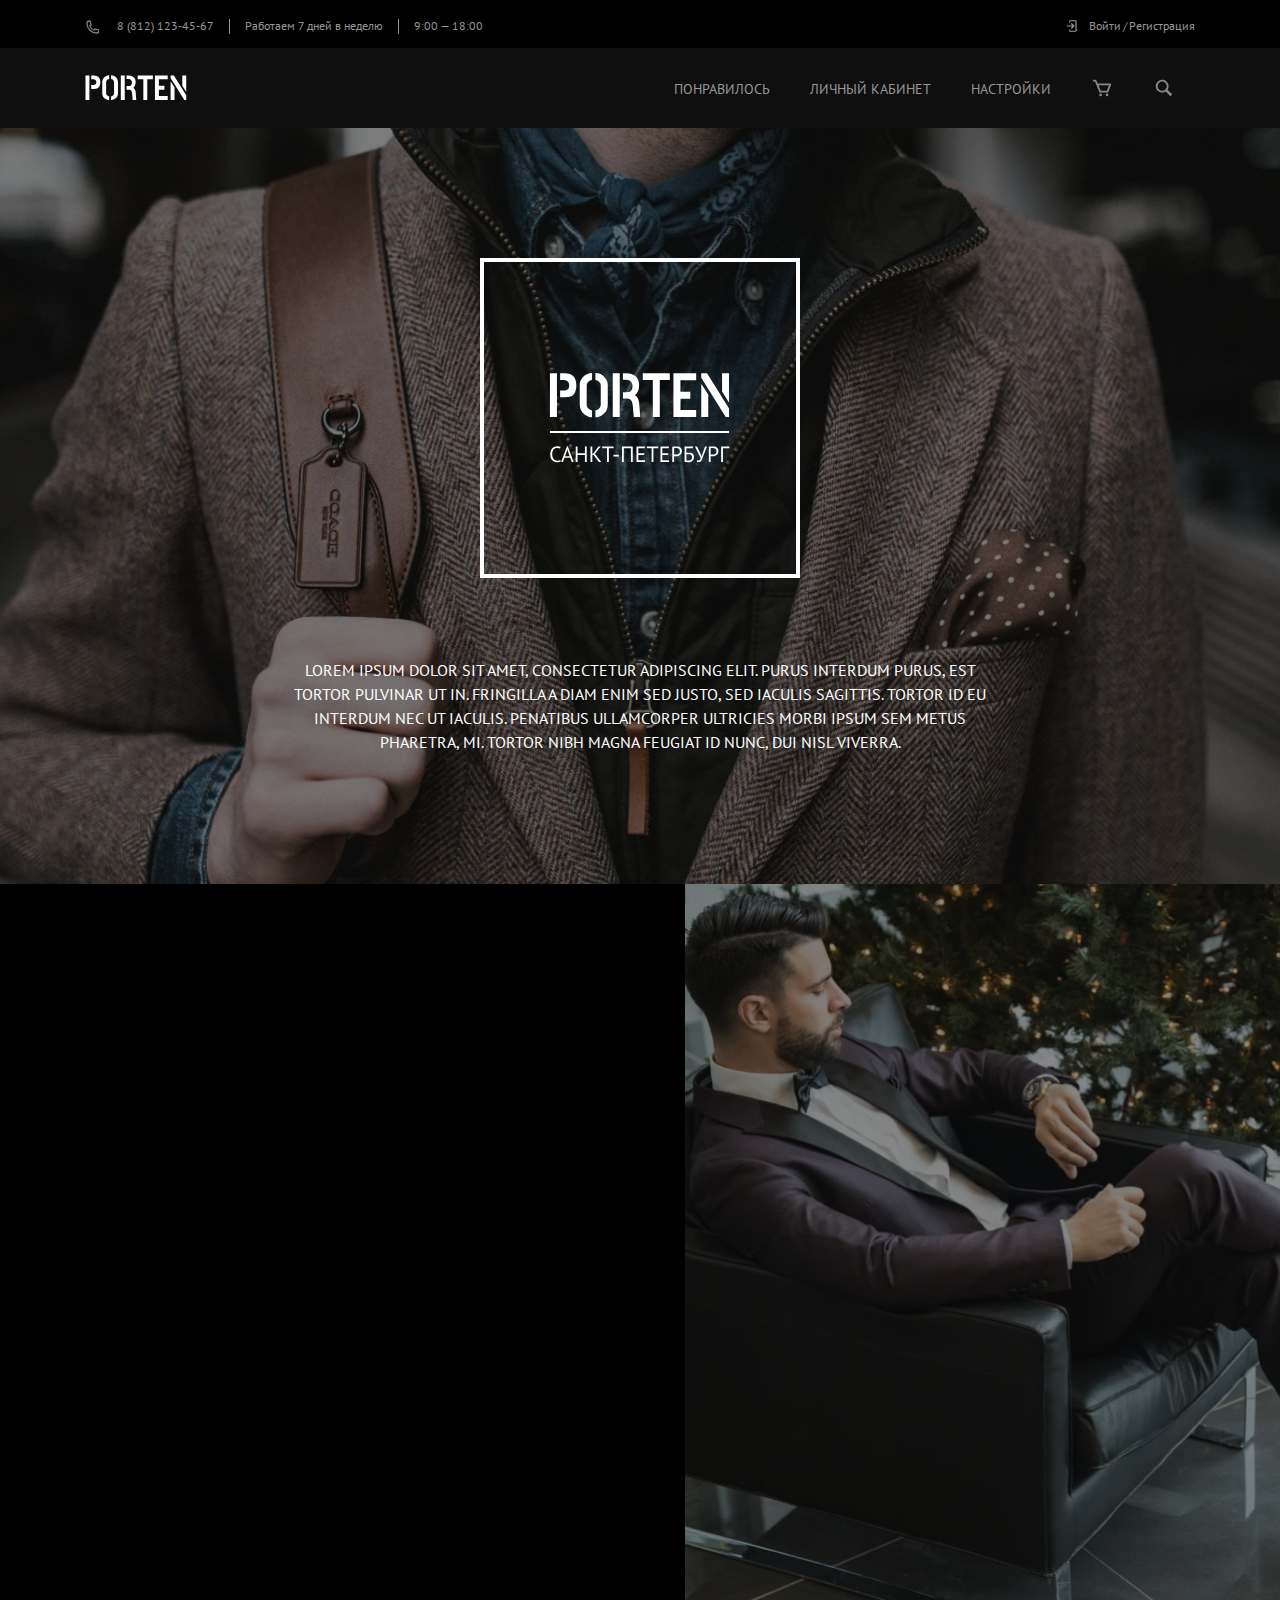
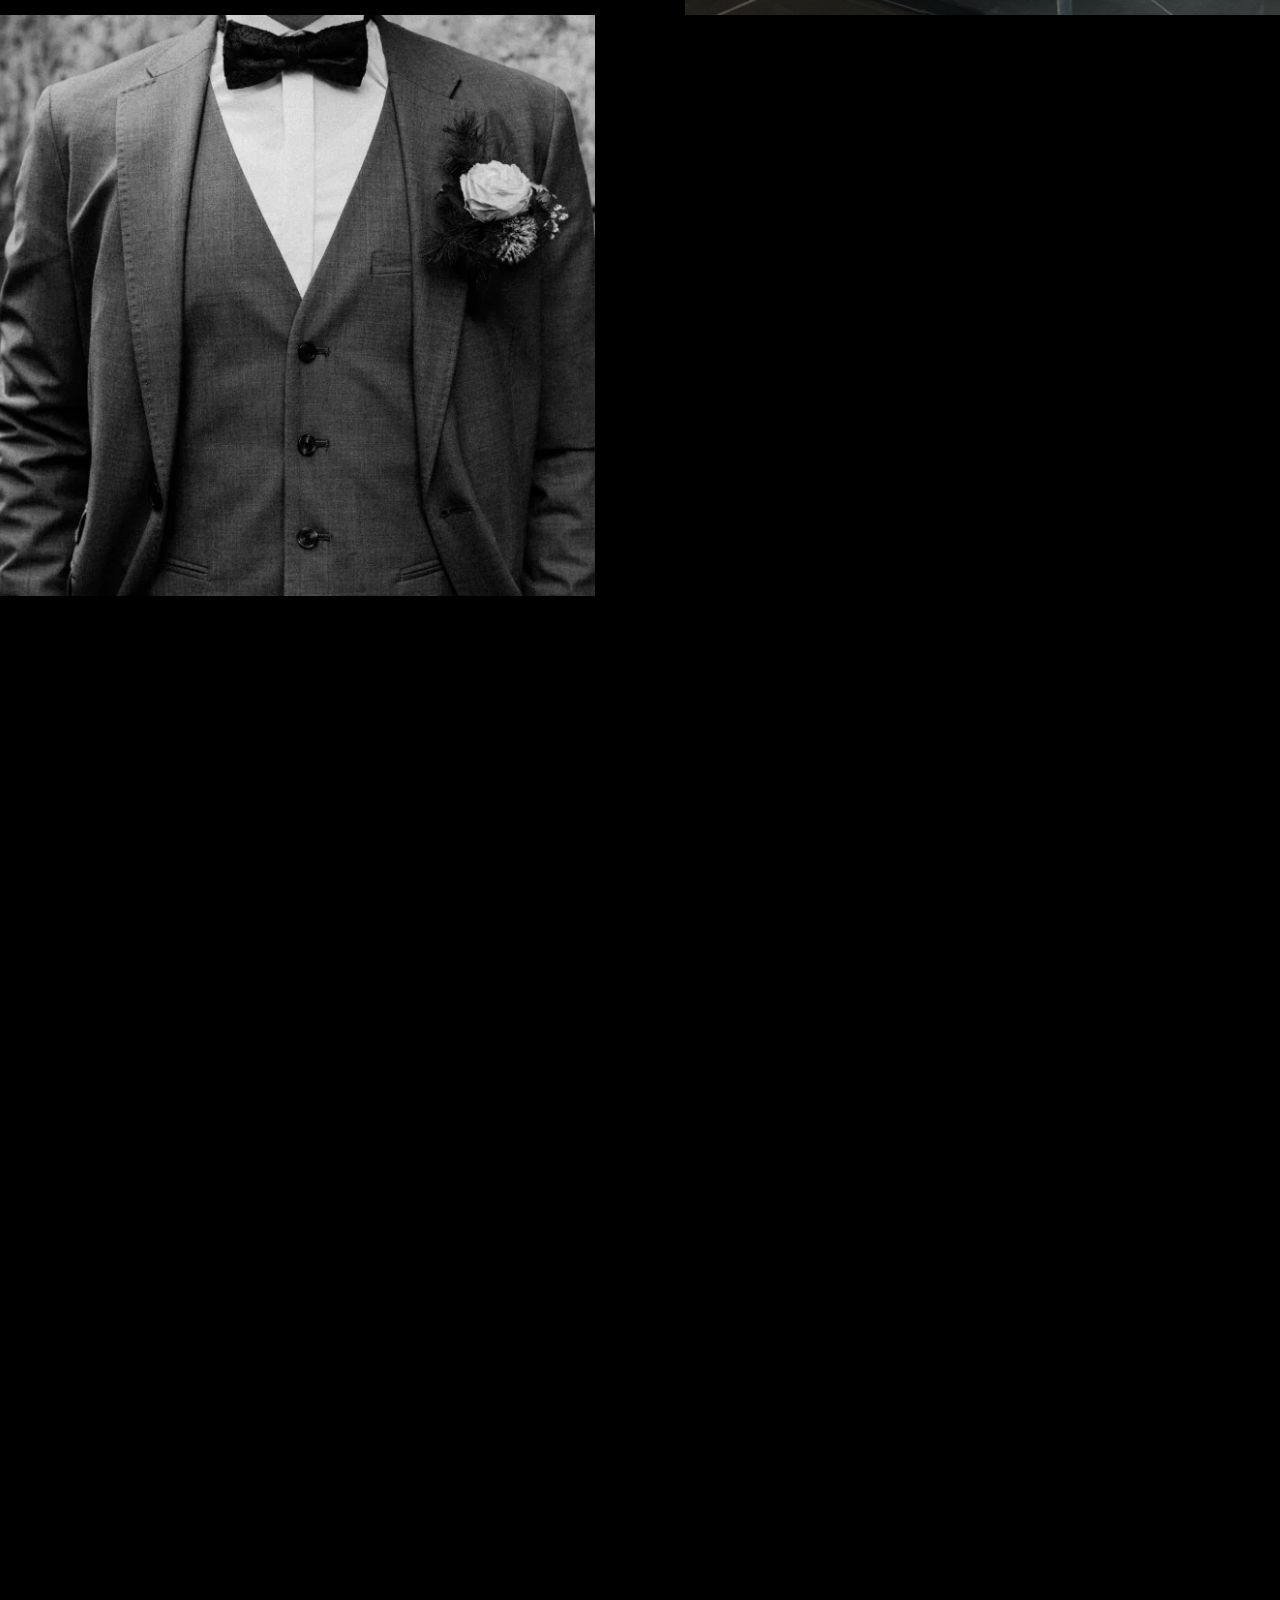
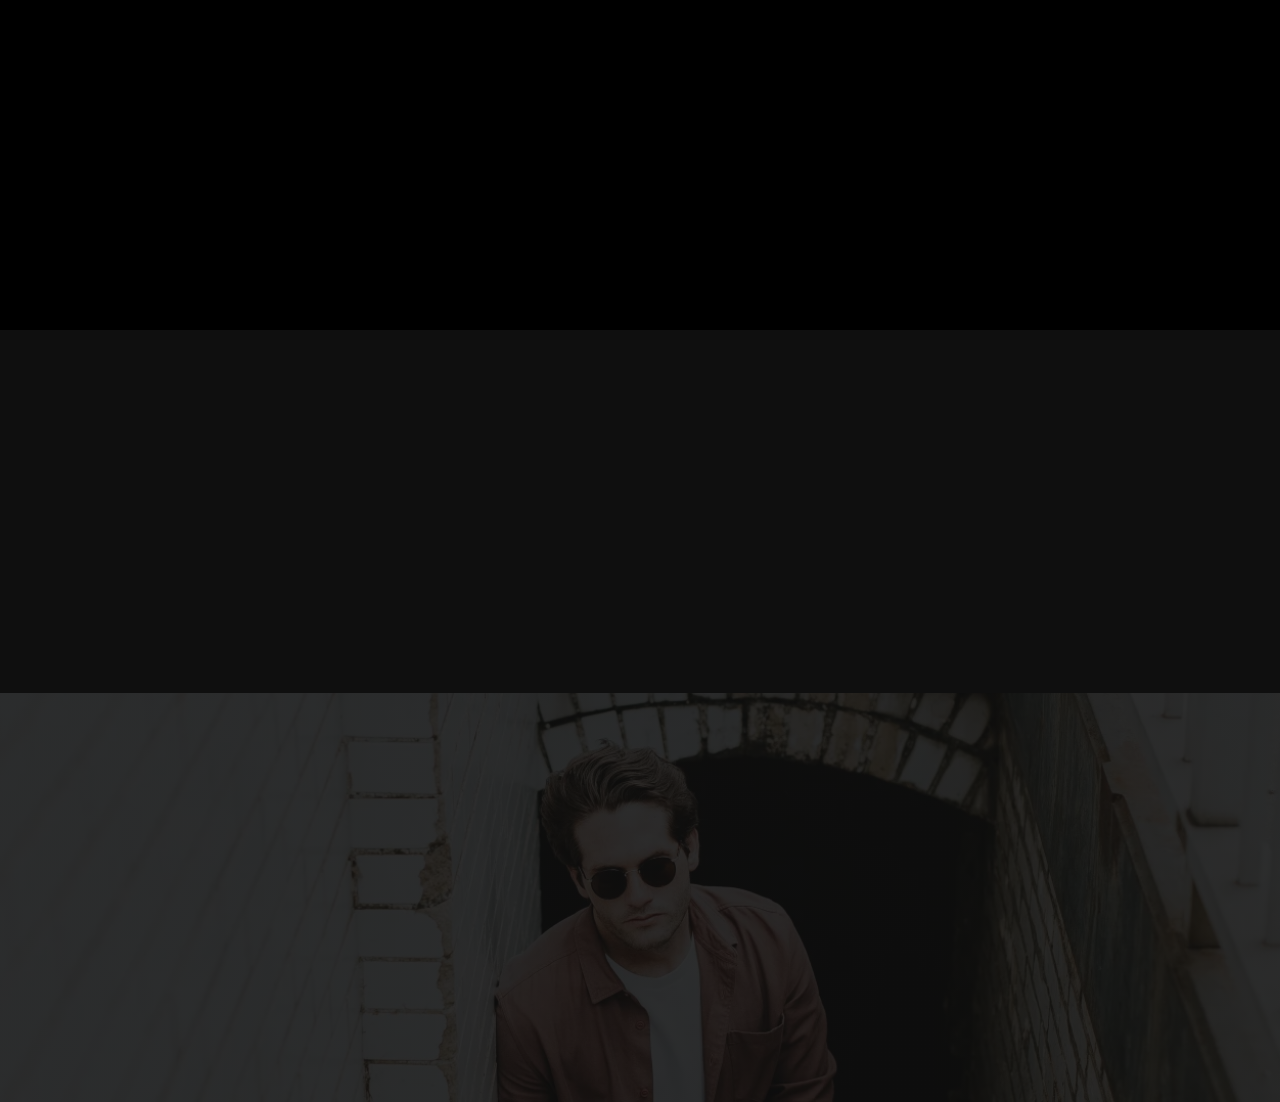
==== commit 58b62900: "Add files via upload" ====
--- a/index.html
+++ b/index.html
@@ -4,7 +4,7 @@
 	<title>Главная</title> 	<meta charset="UTF-8"> 	<meta name="format-detection" content="telephone=no">-	<link rel="stylesheet" href="css/style.min.css?_v=20210823214004">+	<link rel="stylesheet" href="css/style.min.css?_v=20210824010707"> 	<link rel="shortcut icon" href="favicon.ico"> 	<meta name="robots" content="noindex, nofollow"> 	<meta name="viewport" content="width=device-width, initial-scale=1.0, maximum-scale=1.0, user-scalable=0">@@ -13,7 +13,7 @@
  <body> 	<div id="wrapper" class="wrapper">-		<header class="header">+		<header class="header wow fadeInDown" data-wow-duration="0.6s"> 	<div class="header__contact"> 		<div class="contact__container _container"> 			<div class="contact__block">@@ -35,7 +35,7 @@
 		<div class="header__menu menu"> 			<div class="menu__icon"> 				<a href="index.html">-					<picture><source srcset="img/Header/Logo.svg" type="image/webp"><img class="icon__item" src="img/Header/Logo.svg?_v=1629744005014" alt=""></picture>+					<picture><source srcset="img/Header/Logo.svg" type="image/webp"><img class="icon__item" src="img/Header/Logo.svg?_v=1629756427329" alt=""></picture> 				</a> 			</div> 			<div class="mobile__block">@@ -53,7 +53,7 @@
 							8 (812) 123-45-67 						</a></li> -					<li class="menu__item"><a href=""><picture><source srcset="img/icons/bx_bx-cart.svg" type="image/webp"><img src="img/icons/bx_bx-cart.svg?_v=1629744005014" alt="cart"></picture></a></li>+					<li class="menu__item"><a href=""><picture><source srcset="img/icons/bx_bx-cart.svg" type="image/webp"><img src="img/icons/bx_bx-cart.svg?_v=1629756427329" alt="cart"></picture></a></li>  					<li class="open-search__btn menu__item"></li> @@ -73,12 +73,12 @@
  </header> 		<main class="page">-			<section  class="fullScreen">+			<section data-wow-duration="1s" class="wow fadeIn fullScreen"> 				<div class="_container fullScreen__container ">-					<div class="fullScreen__logo">-						<picture><source srcset="img/Index/Section__FullScreen/Big_logo.svg" type="image/webp"><img src="img/Index/Section__FullScreen/Big_logo.svg?_v=1629744005014" alt="" class="logo__item"></picture>-					</div>-					<div class="fullScreen__text">+					<div class=" wow zoomIn fullScreen__logo">+						<picture><source srcset="img/Index/Section__FullScreen/Big_logo.svg" type="image/webp"><img src="img/Index/Section__FullScreen/Big_logo.svg?_v=1629756427329" alt="" class="logo__item"></picture>+					</div>+					<div class="wow zoomIn fullScreen__text"> 						<p>Lorem ipsum dolor sit amet, consectetur adipiscing elit. Purus interdum purus, est tortor pulvinar 							ut in. Fringilla a diam enim sed justo, sed iaculis sagittis. Tortor id eu interdum nec ut iaculis. 							Penatibus ullamcorper ultricies morbi ipsum sem metus pharetra, mi. Tortor nibh magna feugiat id@@ -88,7 +88,7 @@
 			</section> 			<section class="new-season"> 				<div class="col-2-3 section__col ">-					<h2 class="tittle">СЕЗОН 2020/21</h2>+					<h2 data-wow-duration="0.6s" class="wow fadeInUp tittle">СЕЗОН 2020/21</h2> 					<div data-slick='{ 						"dots": false, 						"slidesToShow": 3,@@ -113,47 +113,47 @@
 						 } 					  } 					]-				  }' class="slider__season slider  col__container">-						<div class="col__item">+				  }' data-wow-duration="0.6s" class="wow fadeInUp slider__season slider  col__container">+						<div data-wow-duration="0.6s" class="wow fadeInUp col__item"> 							<a href="product.html"> 								<div class="img__container ">-									<picture><source srcset="img/Index/Section__block_1/62051.webp" type="image/webp"><img src="img/Index/Section__block_1/62051.png?_v=1629744005014" alt=""></picture>-								</div>-								<h3 class="product__name">Louis XVI ATHOS</h3>-								<h4 class="product__price">165 000 руб.</h4>-							</a>-						</div>-						<div class="col__item">-							<a href="product.html">-								<div class="img__container">-									<picture><source srcset="img/Index/Section__block_1/62051.webp" type="image/webp"><img src="img/Index/Section__block_1/62051.png?_v=1629744005014" alt=""></picture>-								</div>-								<h3 class="product__name">Louis XVI ATHOS</h3>-								<h4 class="product__price">165 000 руб.</h4>-							</a>-						</div>-						<div class="col__item">-							<a href="product.html">-								<div class="img__container">-									<picture><source srcset="img/Index/Section__block_1/62051.webp" type="image/webp"><img src="img/Index/Section__block_1/62051.png?_v=1629744005014" alt=""></picture>-								</div>-								<h3 class="product__name">Louis XVI ATHOS</h3>-								<h4 class="product__price">165 000 руб.</h4>-							</a>-						</div>-						<div class="col__item">-							<a href="product.html">-								<div class="img__container">-									<picture><source srcset="img/Index/Section__block_1/62051.webp" type="image/webp"><img src="img/Index/Section__block_1/62051.png?_v=1629744005014" alt=""></picture>-								</div>-								<h3 class="product__name">Louis XVI ATHOS</h3>-								<h4 class="product__price">165 000 руб.</h4>-							</a>-						</div>-						<div class="col__item">-							<a href="product.html">-								<div class="img__container">-									<picture><source srcset="img/Index/Section__block_1/62051.webp" type="image/webp"><img src="img/Index/Section__block_1/62051.png?_v=1629744005014" alt=""></picture>+									<picture><source srcset="img/Index/Section__block_1/62051.webp" type="image/webp"><img src="img/Index/Section__block_1/62051.png?_v=1629756427329" alt=""></picture>+								</div>+								<h3 class="product__name">Louis XVI ATHOS</h3>+								<h4 class="product__price">165 000 руб.</h4>+							</a>+						</div>+						<div data-wow-duration="0.6s" class="wow fadeInUp col__item">+							<a href="product.html">+								<div class="img__container">+									<picture><source srcset="img/Index/Section__block_1/62051.webp" type="image/webp"><img src="img/Index/Section__block_1/62051.png?_v=1629756427329" alt=""></picture>+								</div>+								<h3 class="product__name">Louis XVI ATHOS</h3>+								<h4 class="product__price">165 000 руб.</h4>+							</a>+						</div>+						<div data-wow-duration="0.6s" class="wow fadeInUp col__item">+							<a href="product.html">+								<div class="img__container">+									<picture><source srcset="img/Index/Section__block_1/62051.webp" type="image/webp"><img src="img/Index/Section__block_1/62051.png?_v=1629756427329" alt=""></picture>+								</div>+								<h3 class="product__name">Louis XVI ATHOS</h3>+								<h4 class="product__price">165 000 руб.</h4>+							</a>+						</div>+						<div data-wow-duration="0.6s" class="wow fadeInUp col__item">+							<a href="product.html">+								<div class="img__container">+									<picture><source srcset="img/Index/Section__block_1/62051.webp" type="image/webp"><img src="img/Index/Section__block_1/62051.png?_v=1629756427329" alt=""></picture>+								</div>+								<h3 class="product__name">Louis XVI ATHOS</h3>+								<h4 class="product__price">165 000 руб.</h4>+							</a>+						</div>+						<div data-wow-duration="0.6s" class="wow fadeInUp col__item">+							<a href="product.html">+								<div class="img__container">+									<picture><source srcset="img/Index/Section__block_1/62051.webp" type="image/webp"><img src="img/Index/Section__block_1/62051.png?_v=1629756427329" alt=""></picture> 								</div> 								<h3 class="product__name">Louis XVI ATHOS</h3> 								<h4 class="product__price">165 000 руб.</h4>@@ -163,19 +163,21 @@
 				</div>  				<div class="col-1-3 new-collection__block new-collection__container ">-					<h2 class="tittle">Новая коллекция</h2>-					<a href="" class="btn new-collection__btn">Каталог</a>+					<h2 data-wow-duration="0.6s" data-wow-duration="0.6s" class="wow fadeInUp  tittle">Новая коллекция</h2>+					<a href="" data-wow-duration="0.6s" class=" wow fadeInUp btn new-collection__btn">Каталог</a> 				</div>  			</section> 			<section class="collection-2018">-				<div class="_ibg col-1-3 collection-2018__image__block">-					<picture><source srcset="img/Index/Section__block_2/Rectangle9.webp" type="image/webp"><img src="img/Index/Section__block_2/Rectangle9.png?_v=1629744005014" alt=""></picture>+				<div class=" _ibg col-1-3 collection-2018__image__block">+					<picture><source srcset="img/Index/Section__block_2/Rectangle9.webp" type="image/webp"><img class="" src="img/Index/Section__block_2/Rectangle9.png?_v=1629756427329" alt=""></picture> 				</div> 				<div class="col-2-3 collection-2018__text__block"> 					<div class="text__container">-						<h2 class="tittle">коллекция 2018</h2>-						<p>Lorem ipsum dolor sit amet, consectetur adipiscing elit. Non rutrum ornare ut mattis habitant dui+						<h2 data-wow-duration="0.6s" class="wow fadeInUp tittle">коллекция 2018</h2>+						<p data-wow-duration="0.6s" class="wow fadeInUp">Lorem ipsum dolor sit amet, consectetur adipiscing+							elit. Non rutrum ornare ut+							mattis habitant dui 							arcu. Sagittis amet nunc ut neque quis nibh arcu. Vivamus vestibulum nisi et venenatis sed 							scelerisque 							magna consectetur. Amet convallis quis gravida facilisis vulputate. Faucibus facilisi habitasse@@ -184,46 +186,46 @@
 							viverra nulla nullam natoque volutpat curabitur auctor. Viverra viverra ullamcorper scelerisque 							risus 							dignissim egestas. Id aliquam a aliquam egestas leo orci pharetra sed diam. </p>-						<a href="collection.html" class="btn">посмотреть коллекцию</a>+						<a href="collection.html" data-wow-duration="0.6s" class="btn wow fadeInUp">посмотреть коллекцию</a> 					</div> 				</div> 			</section> 			<section class="new-goods">-				<h2 class="tittle">новые поступления</h2>+				<h2 data-wow-duration="0.6s" class="wow fadeInUp tittle">новые поступления</h2> 				<div class="_container new-goods__container"> 					<!--<div  class="col__row__container">-->-					<div class="col__container">-						<div class="col__item">-							<a href="product.html">-								<div class="img__container">-									<picture><source srcset="img/Index/Section__block_1/62051.webp" type="image/webp"><img src="img/Index/Section__block_1/62051.png?_v=1629744005014" alt=""></picture>-								</div>-								<h3 class="product__name">Louis XVI ATHOS</h3>-								<h4 class="product__price">165 000 руб.</h4>-							</a>-						</div>-						<div class="col__item">-							<a href="product.html">-								<div class="img__container">-									<picture><source srcset="img/Index/Section__block_1/62051.webp" type="image/webp"><img src="img/Index/Section__block_1/62051.png?_v=1629744005014" alt=""></picture>-								</div>-								<h3 class="product__name">Louis XVI ATHOS</h3>-								<h4 class="product__price">165 000 руб.</h4>-							</a>-						</div>-						<div class="col__item">-							<a href="product.html">-								<div class="img__container">-									<picture><source srcset="img/Index/Section__block_1/62051.webp" type="image/webp"><img src="img/Index/Section__block_1/62051.png?_v=1629744005014" alt=""></picture>-								</div>-								<h3 class="product__name">Louis XVI ATHOS</h3>-								<h4 class="product__price">165 000 руб.</h4>-							</a>-						</div>-						<div class="col__item">-							<a href="product.html">-								<div class="img__container">-									<picture><source srcset="img/Index/Section__block_1/62051.webp" type="image/webp"><img src="img/Index/Section__block_1/62051.png?_v=1629744005014" alt=""></picture>+					<div class=" col__container">+						<div data-wow-duration="0.6s" class="wow fadeInUp col__item">+							<a href="product.html">+								<div class="img__container">+									<picture><source srcset="img/Index/Section__block_1/62051.webp" type="image/webp"><img src="img/Index/Section__block_1/62051.png?_v=1629756427329" alt=""></picture>+								</div>+								<h3 class="product__name">Louis XVI ATHOS</h3>+								<h4 class="product__price">165 000 руб.</h4>+							</a>+						</div>+						<div data-wow-duration="0.6s" class="wow fadeInUp col__item">+							<a href="product.html">+								<div class="img__container">+									<picture><source srcset="img/Index/Section__block_1/62051.webp" type="image/webp"><img src="img/Index/Section__block_1/62051.png?_v=1629756427329" alt=""></picture>+								</div>+								<h3 class="product__name">Louis XVI ATHOS</h3>+								<h4 class="product__price">165 000 руб.</h4>+							</a>+						</div>+						<div data-wow-duration="0.6s" class="wow fadeInUp col__item">+							<a href="product.html">+								<div class="img__container">+									<picture><source srcset="img/Index/Section__block_1/62051.webp" type="image/webp"><img src="img/Index/Section__block_1/62051.png?_v=1629756427329" alt=""></picture>+								</div>+								<h3 class="product__name">Louis XVI ATHOS</h3>+								<h4 class="product__price">165 000 руб.</h4>+							</a>+						</div>+						<div data-wow-duration="0.6s" class="wow fadeInUp col__item">+							<a href="product.html">+								<div class="img__container">+									<picture><source srcset="img/Index/Section__block_1/62051.webp" type="image/webp"><img src="img/Index/Section__block_1/62051.png?_v=1629756427329" alt=""></picture> 								</div> 								<h3 class="product__name">Louis XVI ATHOS</h3> 								<h4 class="product__price">165 000 руб.</h4>@@ -233,37 +235,37 @@
 						<!--</div>--> 						<!--<div  class="col__row__container">--> 						<!--<div class="col__container">-->-						<div class=" mobile-disable col__item">-							<a href="product.html">-								<div class="img__container">-									<picture><source srcset="img/Index/Section__block_1/62051.webp" type="image/webp"><img src="img/Index/Section__block_1/62051.png?_v=1629744005014" alt=""></picture>-								</div>-								<h3 class="product__name">Louis XVI ATHOS</h3>-								<h4 class="product__price">165 000 руб.</h4>-							</a>-						</div>-						<div class="mobile-disable col__item">-							<a href="product.html">-								<div class="img__container">-									<picture><source srcset="img/Index/Section__block_1/62051.webp" type="image/webp"><img src="img/Index/Section__block_1/62051.png?_v=1629744005014" alt=""></picture>-								</div>-								<h3 class="product__name">Louis XVI ATHOS</h3>-								<h4 class="product__price">165 000 руб.</h4>-							</a>-						</div>-						<div class="mobile-disable col__item">-							<a href="product.html">-								<div class="img__container">-									<picture><source srcset="img/Index/Section__block_1/62051.webp" type="image/webp"><img src="img/Index/Section__block_1/62051.png?_v=1629744005014" alt=""></picture>-								</div>-								<h3 class="product__name">Louis XVI ATHOS</h3>-								<h4 class="product__price">165 000 руб.</h4>-							</a>-						</div>-						<div class="mobile-disable col__item">-							<a href="product.html">-								<div class="img__container">-									<picture><source srcset="img/Index/Section__block_1/62051.webp" type="image/webp"><img src="img/Index/Section__block_1/62051.png?_v=1629744005014" alt=""></picture>+						<div data-wow-duration=" 0.6s" class=" mobile-disable wow fadeInUp col__item">+							<a href="product.html">+								<div class="img__container">+									<picture><source srcset="img/Index/Section__block_1/62051.webp" type="image/webp"><img src="img/Index/Section__block_1/62051.png?_v=1629756427329" alt=""></picture>+								</div>+								<h3 class="product__name">Louis XVI ATHOS</h3>+								<h4 class="product__price">165 000 руб.</h4>+							</a>+						</div>+						<div data-wow-duration=" 0.6s" class="mobile-disable wow fadeInUp col__item">+							<a href="product.html">+								<div class="img__container">+									<picture><source srcset="img/Index/Section__block_1/62051.webp" type="image/webp"><img src="img/Index/Section__block_1/62051.png?_v=1629756427329" alt=""></picture>+								</div>+								<h3 class="product__name">Louis XVI ATHOS</h3>+								<h4 class="product__price">165 000 руб.</h4>+							</a>+						</div>+						<div data-wow-duration=" 0.6s" class="mobile-disable wow fadeInUp col__item">+							<a href="product.html">+								<div class="img__container">+									<picture><source srcset="img/Index/Section__block_1/62051.webp" type="image/webp"><img src="img/Index/Section__block_1/62051.png?_v=1629756427329" alt=""></picture>+								</div>+								<h3 class="product__name">Louis XVI ATHOS</h3>+								<h4 class="product__price">165 000 руб.</h4>+							</a>+						</div>+						<div data-wow-duration=" 0.6s" class="mobile-disable wow fadeInUp col__item">+							<a href="product.html">+								<div class="img__container">+									<picture><source srcset="img/Index/Section__block_1/62051.webp" type="image/webp"><img src="img/Index/Section__block_1/62051.png?_v=1629756427329" alt=""></picture> 								</div> 								<h3 class="product__name">Louis XVI ATHOS</h3> 								<h4 class="product__price">165 000 руб.</h4>@@ -277,19 +279,19 @@
 			</section> 			<section class="our-brands"> 				<div class="our-brands__container _container">-					<h2 class="tittle">наши бренды</h2>-					<div  class="partners__slider our-brands__row">-						<a href="" class="row__items"><picture><source srcset="img/Index/our-brands__section/Rectangle2.webp" type="image/webp"><img src="img/Index/our-brands__section/Rectangle2.png?_v=1629744005014" alt=""></picture></a>-						<a href="" class="row__items"><picture><source srcset="img/Index/our-brands__section/Rectangle2.webp" type="image/webp"><img src="img/Index/our-brands__section/Rectangle2.png?_v=1629744005014" alt=""></picture></a>-						<a href="" class="row__items"><picture><source srcset="img/Index/our-brands__section/Rectangle2.webp" type="image/webp"><img src="img/Index/our-brands__section/Rectangle2.png?_v=1629744005014" alt=""></picture></a>-						<a href="" class="row__items"><picture><source srcset="img/Index/our-brands__section/Rectangle2.webp" type="image/webp"><img src="img/Index/our-brands__section/Rectangle2.png?_v=1629744005014" alt=""></picture></a>-						<a href="" class="row__items"><picture><source srcset="img/Index/our-brands__section/Rectangle2.webp" type="image/webp"><img src="img/Index/our-brands__section/Rectangle2.png?_v=1629744005014" alt=""></picture></a>+					<h2 data-wow-duration="0.6s" class="wow fadeInUp tittle">наши бренды</h2>+					<div data-wow-duration="0.6s" class=" wow fadeInUp partners__slider our-brands__row">+						<a href="" class="row__items"><picture><source srcset="img/Index/our-brands__section/Rectangle2.webp" type="image/webp"><img src="img/Index/our-brands__section/Rectangle2.png?_v=1629756427329" alt=""></picture></a>+						<a href="" class="row__items"><picture><source srcset="img/Index/our-brands__section/Rectangle2.webp" type="image/webp"><img src="img/Index/our-brands__section/Rectangle2.png?_v=1629756427329" alt=""></picture></a>+						<a href="" class="row__items"><picture><source srcset="img/Index/our-brands__section/Rectangle2.webp" type="image/webp"><img src="img/Index/our-brands__section/Rectangle2.png?_v=1629756427329" alt=""></picture></a>+						<a href="" class="row__items"><picture><source srcset="img/Index/our-brands__section/Rectangle2.webp" type="image/webp"><img src="img/Index/our-brands__section/Rectangle2.png?_v=1629756427329" alt=""></picture></a>+						<a href="" class="row__items"><picture><source srcset="img/Index/our-brands__section/Rectangle2.webp" type="image/webp"><img src="img/Index/our-brands__section/Rectangle2.png?_v=1629756427329" alt=""></picture></a> 					</div> 				</div> 			</section> 		</main> 		<footer class="footer">-	<div class=" _scr-item footer__container col__container _container">+	<div class=" wow fadeInUp  footer__container col__container _container"> 		<div class=" footer__items footer__about"> 			<h3 id="footerSpoiler-btn_1" class=" footer__tittle">О магазине</h3> 			<p id="spoilers__disable">Lorem ipsum dolor sit amet, consectetur adipiscing elit. Mi semper viverra nunc@@ -353,8 +355,8 @@
 	</div> </div> -	<script src="js/vendors.min.js?_v=20210823214005"></script>-<script src="js/app.min.js?_v=20210823214005"></script>+	<script src="js/vendors.min.js?_v=20210824010707"></script>+<script src="js/app.min.js?_v=20210824010707"></script>  </body> --- a/css/style.min.css
+++ b/css/style.min.css
@@ -1 +1,7 @@
-@charset "UTF-8";@font-face{font-family:PlayfairDisplay;font-display:swap;src:url(../fonts/PlayfairDisplay-Bold.woff2) format("woff2"),url(../fonts/PlayfairDisplay-Bold.woff) format("woff");font-weight:700;font-style:normal}@font-face{font-family:PlayfairDisplay;font-display:swap;src:url(../fonts/PlayfairDisplay-Regular.woff2) format("woff2"),url(../fonts/PlayfairDisplay-Regular.woff) format("woff");font-weight:400;font-style:normal}@font-face{font-family:PTSans;font-display:swap;src:url(../fonts/PTSans-Bold.woff2) format("woff2"),url(../fonts/PTSans-Bold.woff) format("woff");font-weight:700;font-style:normal}@font-face{font-family:PTSans;font-display:swap;src:url(../fonts/PTSans-Regular.woff2) format("woff2"),url(../fonts/PTSans-Regular.woff) format("woff");font-weight:400;font-style:normal}*{padding:0;margin:0;border:0}*,:after,:before{-webkit-box-sizing:border-box;box-sizing:border-box}aside,footer,header,nav,section{display:block}html{font-size:18px}body,html{height:100%;min-width:320px}body{line-height:1;font-family:PlayfairDisplay;-ms-text-size-adjust:100%;-moz-text-size-adjust:100%;-webkit-text-size-adjust:100%}button,input,textarea{font-family:PlayfairDisplay;font-size:inherit}input::-ms-clear{display:none}button{cursor:pointer;background-color:inherit}button::-moz-focus-inner{padding:0;border:0}a,a:visited{text-decoration:none}a:hover{text-decoration:none}ul li{list-style:none}img{vertical-align:top}h1,h2,h3,h4,h5,h6{font-weight:inherit;font-size:inherit}body{color:#fff;background-color:#000}body._lock{overflow:hidden}.wrapper{width:100%;min-height:100%;overflow:hidden;display:-webkit-box;display:-ms-flexbox;display:flex;-webkit-box-orient:vertical;-webkit-box-direction:normal;-ms-flex-direction:column;flex-direction:column}._container{max-width:1110px;margin:0 auto}.button{display:-webkit-inline-box;display:-ms-inline-flexbox;display:inline-flex;padding:0 0}.button._fw{width:100%}.select{position:relative}.select__item{position:relative}.select__title{color:#000;border:1px solid #d9d9d9;background-color:#fff;cursor:pointer;border-radius:4px}.select__value{display:-webkit-box;display:-ms-flexbox;display:flex;font-size:14px;height:30px;padding:0 15px;-webkit-box-align:center;-ms-flex-align:center;align-items:center;-webkit-box-pack:justify;-ms-flex-pack:justify;justify-content:space-between;-webkit-box-orient:horizontal;-webkit-box-direction:reverse;-ms-flex-direction:row-reverse;flex-direction:row-reverse}.select__value span{height:1em;overflow:hidden;display:-webkit-box;-webkit-line-clamp:1;-webkit-box-orient:vertical}.select__value:before{content:"";display:inline-block;-webkit-transition:all .3s ease 0s;-o-transition:all .3s ease 0s;transition:all .3s ease 0s;width:11px;height:7px;background:url(../img/icons/select.svg) center/100% no-repeat}.select__input{width:100%;background-color:transparent;height:100%}.select__options{color:#000;position:absolute;top:29px;border-radius:0 0 4px 4px;min-width:100%;left:0;background-color:#fff;border-top:0;border:1px solid #d9d9d9;border-top:0;font-size:14px;padding:10px 0 5px 0}.select__option{cursor:pointer;padding:5px 15px;margin:0}.select._active{z-index:5}.select._active .select__value:before{-webkit-transform:rotate(-180deg);-ms-transform:rotate(-180deg);transform:rotate(-180deg)}.select._active .select__options{display:block}input[type=email],input[type=tel],input[type=text],textarea{-webkit-appearance:none;-moz-appearance:none;appearance:none}input[type=email]:focus,input[type=tel]:focus,input[type=text]:focus,textarea:focus{outline:0}.input{border-radius:0!important;width:100%;display:block;padding:0 20px}textarea.input{resize:none;padding:0 0}.checkbox{position:relative}.checkbox__input{position:absolute;width:0;height:0;opacity:0;visibility:hidden}.checkbox__input:checked+.checkbox__text:before{background:#fff url(../img/icons/check.svg) center no-repeat}.checkbox__text{display:-webkit-inline-box;display:-ms-inline-flexbox;display:inline-flex;-webkit-box-align:center;-ms-flex-align:center;align-items:center;position:relative;font-size:16px;color:#fff;letter-spacing:-.3px;line-height:calc(20 / 16);cursor:pointer}.checkbox__text:before{content:"";-ms-flex-item-align:start;align-self:flex-start;margin:0 14px 0 0;-webkit-box-flex:0;-ms-flex:0 0 20px;flex:0 0 20px;left:0;top:0;width:20px;height:18px;background:#fff;border:1px solid #a7a9ac}.checkbox a{color:#fff;text-decoration:underline}.checkbox._error .checkbox__text:before{border:1px solid #ee1212}.options{display:-webkit-box;display:-ms-flexbox;display:flex;-webkit-box-orient:vertical;-webkit-box-direction:normal;-ms-flex-direction:column;flex-direction:column;-webkit-box-align:start;-ms-flex-align:start;align-items:flex-start}.options__item{position:relative;cursor:pointer}.options__input{position:absolute;width:0;height:0;opacity:0;left:0;top:0;visibility:hidden}.options__input:checked+.options__text:after{-webkit-transform:scale(1);-ms-transform:scale(1);transform:scale(1)}.options__text{display:-webkit-inline-box;display:-ms-inline-flexbox;display:inline-flex;-webkit-box-align:center;-ms-flex-align:center;align-items:center;position:relative;font-size:16px;color:#fff;letter-spacing:-.3px;line-height:calc(20 / 16)}.options__text:before{content:"";-ms-flex-item-align:start;align-self:flex-start;margin:0 14px 0 0;-webkit-box-flex:0;-ms-flex:0 0 20px;flex:0 0 20px;left:0;top:0;border-radius:50%;width:20px;height:18px;background:#fff;border:1px solid #a7a9ac}.options__text:after{content:"";-webkit-transition:all .3s ease 0s;-o-transition:all .3s ease 0s;transition:all .3s ease 0s;-webkit-transform:scale(0);-ms-transform:scale(0);transform:scale(0);width:10px;height:10px;border-radius:50%;background-color:#77243a;position:absolute;left:5px;top:4px}.rating{display:-webkit-box;display:-ms-flexbox;display:flex;-webkit-box-align:end;-ms-flex-align:end;align-items:flex-end;font-size:40px;line-height:.75;-webkit-transition:opacity .3s ease 0s;-o-transition:opacity .3s ease 0s;transition:opacity .3s ease 0s}.rating.rating_sending{opacity:.2}.rating.rating_set .rating__active,.rating.rating_set .rating__item{cursor:pointer}.rating__body{position:relative}.rating__body::before{content:"★★★★★";display:block}.rating__active{position:absolute;width:0%;height:100%;top:0;left:0;overflow:hidden}.rating__active::before{content:"★★★★★";position:absolute;width:100%;height:100%;top:0;left:0;color:#ffd300}.rating__items{display:-webkit-box;display:-ms-flexbox;display:flex;position:absolute;width:100%;height:100%;top:0;left:0}.rating__item{-webkit-box-flex:0;-ms-flex:0 0 20%;flex:0 0 20%;height:100%;opacity:0}.rating__value{font-size:50%;line-height:1;padding:0 0 0 10px}.quantity{width:88px;height:40px;display:-webkit-box;display:-ms-flexbox;display:flex;border:1px solid rgba(166,166,166,.45)}.quantity__button{-webkit-box-flex:0;-ms-flex:0 0 30px;flex:0 0 30px;position:relative;cursor:pointer}.quantity__button::after,.quantity__button::before{content:"";position:absolute;top:50%;left:50%;-webkit-transition:all .3s ease 0s;-o-transition:all .3s ease 0s;transition:all .3s ease 0s;margin:0 0 0 -4.5px;background-color:#a6a6a6;width:9px;height:1px}.quantity__button_plus::before{-webkit-transform:rotate(-90deg);-ms-transform:rotate(-90deg);transform:rotate(-90deg)}.quantity__input{-webkit-box-flex:1;-ms-flex:1 1 auto;flex:1 1 auto}.quantity__input input{height:100%;color:#a6a6a6;font-size:12px;width:100%;text-align:center}.row:after{display:block;content:"";clear:both}.rub:after{content:"₽"}ol.counter{list-style-type:none;counter-reset:item}ol.counter li{position:relative;padding:0 0 0 45px}ol.counter li:before{counter-increment:item;content:counter(item);position:absolute;left:0;top:0;color:#818181;font-size:14px;font-weight:700;text-align:center;line-height:26px;border-radius:50%;width:28px;height:28px;border:1px solid #4274bb}.ellipsis{display:block;overflow:hidden;width:100%;white-space:nowrap;-o-text-overflow:ellipsis;text-overflow:ellipsis}.es{overflow:hidden;white-space:nowrap;-o-text-overflow:ellipsis;text-overflow:ellipsis}.table{display:table;font-size:0;width:100%}.trow{display:table-row}.cell{display:table-cell}.cell.full{width:100%}._ibg{position:relative}._ibg img{position:absolute;width:100%;height:100%;top:0;left:0;-o-object-fit:cover;object-fit:cover}body.ie ._ibg{background-position:center;background-size:cover;background-repeat:no-repeat}body.ie ._ibg img{width:0;height:0;opacity:0;visibility:hidden}._video{position:relative;overflow:hidden;height:0;padding-bottom:56.25%}._video embed,._video iframe,._video object,._video video{position:absolute;top:0;left:0;width:100%;height:100%}.videobg embed,.videobg iframe,.videobg object,.videobg video{position:fixed;top:50%;left:50%;min-width:100%;min-height:100%;width:auto;height:auto;z-index:-100;-webkit-transform:translateX(-50%) translateY(-50%);-ms-transform:translateX(-50%) translateY(-50%);transform:translateX(-50%) translateY(-50%);background-size:cover}._more-content{-webkit-transition:all .3s ease 0s;-o-transition:all .3s ease 0s;transition:all .3s ease 0s;overflow:hidden}._more-link{cursor:pointer}._more-link span{font-style:normal}._more-link span:first-child{display:block}._more-link span:last-child{display:none}._more-link._active span{font-style:normal}._more-link._active span:first-child{display:none}._more-link._active span:last-child{display:block}#map{background:url(../img/icons/loading.gif) center/50px no-repeat}._swiper{overflow:hidden}._swiper .swiper-wrapper{width:100%;height:100%;-webkit-box-sizing:content-box;box-sizing:content-box;display:-webkit-box;display:-ms-flexbox;display:flex;position:relative}._swiper.swiper-container-vertical .swiper-wrapper{-webkit-box-orient:vertical;-webkit-box-direction:normal;-ms-flex-direction:column;flex-direction:column}._swiper.swiper-container-autoheight .swiper-wrapper{-webkit-box-align:start;-ms-flex-align:start;align-items:flex-start}.swiper-container-initialized .swiper-slide{-ms-flex-negative:0;flex-shrink:0}.swiper-container-android .swiper-slide,.swiper-container-android .swiper-wrapper{-webkit-transform:translate3d(0,0,0);transform:translate3d(0,0,0)}.swiper-button-lock{display:none!important}._tabs-block{display:none}._tabs-block._active{display:block}.mirror{-webkit-transform:scale(-1,1);-ms-transform:scale(-1,1);transform:scale(-1,1)}.nicescroll-rails{z-index:1000!important}._custom-scroll{position:fixed;right:0;top:0;width:3px;height:100%;z-index:1000}._custom-scroll__line{background-color:rgba(0,0,0,.5);border-radius:3px 0 0 3px;position:relative;left:0;top:0;width:100%}.lg-actions .lg-next,.lg-actions .lg-prev{background-color:rgba(0,0,0,.45);border-radius:2px;color:#999;cursor:pointer;display:block;margin-top:-10px;position:absolute;display:block;width:20px;height:36px;top:50%;-webkit-transform:translate(0,-50%);-ms-transform:translate(0,-50%);transform:translate(0,-50%);z-index:1080}.lg-actions .lg-next.disabled,.lg-actions .lg-prev.disabled{pointer-events:none;opacity:.5}.lg-actions .lg-next:hover,.lg-actions .lg-prev:hover{color:#fff}.lg-actions .lg-next{right:20px;background:url(../img/icons/p-right.svg) 0 0/100% no-repeat}.lg-actions .lg-prev{left:20px;background:url(../img/icons/p-left.svg) 0 0/100% no-repeat}@-webkit-keyframes lg-right-end{0%{left:0}50%{left:-30px}100%{left:0}}@keyframes lg-right-end{0%{left:0}50%{left:-30px}100%{left:0}}@-webkit-keyframes lg-left-end{0%{left:0}50%{left:30px}100%{left:0}}@keyframes lg-left-end{0%{left:0}50%{left:30px}100%{left:0}}.lg-outer.lg-right-end .lg-object{-webkit-animation:lg-right-end .3s;animation:lg-right-end .3s;position:relative}.lg-outer.lg-left-end .lg-object{-webkit-animation:lg-left-end .3s;animation:lg-left-end .3s;position:relative}.lg-toolbar{z-index:1082;left:0;position:absolute;top:0;width:100%;background-color:rgba(0,0,0,.45)}.lg-toolbar .lg-icon{color:#999;cursor:pointer;float:right;font-size:24px;height:47px;line-height:27px;padding:10px 0;text-align:center;width:50px;text-decoration:none!important;outline:medium none;-webkit-transition:color .2s linear;-o-transition:color .2s linear;transition:color .2s linear}.lg-toolbar .lg-icon:hover{color:#fff}.lg-toolbar .lg-close{background:url(../img/icons/close.svg) center no-repeat}.lg-toolbar .lg-download{display:none}.lg-sub-html{background-color:rgba(0,0,0,.45);bottom:0;color:#eee;font-size:16px;left:0;padding:10px 40px;position:fixed;right:0;text-align:center;z-index:1080}.lg-sub-html h4{margin:0;font-size:13px;font-weight:700}.lg-sub-html p{font-size:12px;margin:5px 0 0}#lg-counter{color:#999;display:inline-block;font-size:16px;padding-left:20px;padding-top:12px;vertical-align:middle}.lg-next,.lg-prev,.lg-toolbar{opacity:1;-webkit-transition:-webkit-transform .35s cubic-bezier(0,0,.25,1) 0s,opacity .35s cubic-bezier(0,0,.25,1) 0s,color .2s linear;-o-transition:-o-transform .35s cubic-bezier(0,0,.25,1) 0s,opacity .35s cubic-bezier(0,0,.25,1) 0s,color .2s linear;-webkit-transition:opacity .35s cubic-bezier(0,0,.25,1) 0s,color .2s linear,-webkit-transform .35s cubic-bezier(0,0,.25,1) 0s;transition:opacity .35s cubic-bezier(0,0,.25,1) 0s,color .2s linear,-webkit-transform .35s cubic-bezier(0,0,.25,1) 0s;-o-transition:transform .35s cubic-bezier(0,0,.25,1) 0s,opacity .35s cubic-bezier(0,0,.25,1) 0s,color .2s linear;transition:transform .35s cubic-bezier(0,0,.25,1) 0s,opacity .35s cubic-bezier(0,0,.25,1) 0s,color .2s linear;transition:transform .35s cubic-bezier(0,0,.25,1) 0s,opacity .35s cubic-bezier(0,0,.25,1) 0s,color .2s linear,-webkit-transform .35s cubic-bezier(0,0,.25,1) 0s}.lg-hide-items .lg-prev{opacity:0;-webkit-transform:translate3d(-10px,0,0);transform:translate3d(-10px,0,0)}.lg-hide-items .lg-next{opacity:0;-webkit-transform:translate3d(10px,0,0);transform:translate3d(10px,0,0)}.lg-hide-items .lg-toolbar{opacity:0;-webkit-transform:translate3d(0,-10px,0);transform:translate3d(0,-10px,0)}body:not(.lg-from-hash) .lg-outer.lg-start-zoom .lg-object{-webkit-transform:scale3d(.5,.5,.5);transform:scale3d(.5,.5,.5);opacity:0;-webkit-transition:-webkit-transform 250ms cubic-bezier(0,0,.25,1) 0s,opacity 250ms cubic-bezier(0,0,.25,1)!important;-o-transition:-o-transform 250ms cubic-bezier(0,0,.25,1) 0s,opacity 250ms cubic-bezier(0,0,.25,1)!important;-webkit-transition:opacity 250ms cubic-bezier(0,0,.25,1),-webkit-transform 250ms cubic-bezier(0,0,.25,1) 0s!important;transition:opacity 250ms cubic-bezier(0,0,.25,1),-webkit-transform 250ms cubic-bezier(0,0,.25,1) 0s!important;-o-transition:transform 250ms cubic-bezier(0,0,.25,1) 0s,opacity 250ms cubic-bezier(0,0,.25,1)!important;transition:transform 250ms cubic-bezier(0,0,.25,1) 0s,opacity 250ms cubic-bezier(0,0,.25,1)!important;transition:transform 250ms cubic-bezier(0,0,.25,1) 0s,opacity 250ms cubic-bezier(0,0,.25,1),-webkit-transform 250ms cubic-bezier(0,0,.25,1) 0s!important;-webkit-transform-origin:50% 50%;-ms-transform-origin:50% 50%;transform-origin:50% 50%}body:not(.lg-from-hash) .lg-outer.lg-start-zoom .lg-item.lg-complete .lg-object{-webkit-transform:scale3d(1,1,1);transform:scale3d(1,1,1);opacity:1}.lg-outer .lg-thumb-outer{background-color:#0d0a0a;bottom:0;position:absolute;width:100%;z-index:1080;max-height:350px;-webkit-transform:translate3d(0,100%,0);transform:translate3d(0,100%,0);-webkit-transition:-webkit-transform .25s cubic-bezier(0,0,.25,1) 0s;-o-transition:-o-transform .25s cubic-bezier(0,0,.25,1) 0s;transition:-webkit-transform .25s cubic-bezier(0,0,.25,1) 0s;-o-transition:transform .25s cubic-bezier(0,0,.25,1) 0s;transition:transform .25s cubic-bezier(0,0,.25,1) 0s;transition:transform .25s cubic-bezier(0,0,.25,1) 0s,-webkit-transform .25s cubic-bezier(0,0,.25,1) 0s}.lg-outer .lg-thumb-outer.lg-grab .lg-thumb-item{cursor:-webkit-grab;cursor:-o-grab;cursor:-ms-grab;cursor:grab}.lg-outer .lg-thumb-outer.lg-grabbing .lg-thumb-item{cursor:move;cursor:-webkit-grabbing;cursor:-o-grabbing;cursor:-ms-grabbing;cursor:grabbing}.lg-outer .lg-thumb-outer.lg-dragging .lg-thumb{-webkit-transition-duration:0s!important;-o-transition-duration:0s!important;transition-duration:0s!important}.lg-outer.lg-thumb-open .lg-thumb-outer{-webkit-transform:translate3d(0,0,0);transform:translate3d(0,0,0)}.lg-outer .lg-thumb{padding:10px 0;height:100%;margin-bottom:-5px}.lg-outer .lg-thumb-item{border-radius:5px;cursor:pointer;float:left;overflow:hidden;height:100%;border:2px solid #fff;border-radius:4px;margin-bottom:5px}.lg-outer .lg-thumb-item.active,.lg-outer .lg-thumb-item:hover{border-color:#a90707}.lg-outer .lg-thumb-item img{width:100%;height:100%;-o-object-fit:cover;object-fit:cover}.lg-outer.lg-has-thumb .lg-item{padding-bottom:120px}.lg-outer.lg-can-toggle .lg-item{padding-bottom:0}.lg-outer.lg-pull-caption-up .lg-sub-html{-webkit-transition:bottom .25s ease;-o-transition:bottom .25s ease;transition:bottom .25s ease}.lg-outer.lg-pull-caption-up.lg-thumb-open .lg-sub-html{bottom:100px}.lg-outer .lg-toggle-thumb{background-color:#0d0a0a;border-radius:2px 2px 0 0;color:#999;cursor:pointer;font-size:24px;height:39px;line-height:27px;padding:5px 0;position:absolute;right:20px;text-align:center;top:-39px;width:50px}.lg-outer .lg-toggle-thumb:after{content:""}.lg-outer .lg-toggle-thumb:hover{color:#fff}.lg-outer .lg-video-cont{display:inline-block;vertical-align:middle;max-width:1140px;max-height:100%;width:100%;padding:0 5px}.lg-outer .lg-video{width:100%;height:0;padding-bottom:56.25%;overflow:hidden;position:relative}.lg-outer .lg-video .lg-object{display:inline-block;position:absolute;top:0;left:0;width:100%!important;height:100%!important}.lg-outer .lg-video .lg-video-play{width:84px;height:59px;position:absolute;left:50%;top:50%;margin-left:-42px;margin-top:-30px;z-index:1080;cursor:pointer}._no-webp .lg-outer .lg-has-vimeo .lg-video-play{background:url(../img/vimeo-play.png) no-repeat scroll 0 0 transparent}._no-webp .lg-outer .lg-has-vimeo:hover .lg-video-play{background:url(../img/vimeo-play.png) no-repeat scroll 0 -58px transparent}._no-webp .lg-outer .lg-has-html5 .lg-video-play{background:transparent url(../img/video-play.png) no-repeat scroll 0 0}.lg-outer .lg-has-html5 .lg-video-play{height:64px;margin-left:-32px;margin-top:-32px;width:64px;opacity:.8}.lg-outer .lg-has-html5:hover .lg-video-play{opacity:1}._no-webp .lg-outer .lg-has-youtube .lg-video-play{background:url(../img/youtube-play.png) no-repeat scroll 0 0 transparent}._no-webp .lg-outer .lg-has-youtube:hover .lg-video-play{background:url(../img/youtube-play.png) no-repeat scroll 0 -60px transparent}.lg-outer .lg-video-object{width:100%!important;height:100%!important;position:absolute;top:0;left:0}.lg-outer .lg-has-video .lg-video-object{visibility:hidden}.lg-outer .lg-has-video.lg-video-playing .lg-object,.lg-outer .lg-has-video.lg-video-playing .lg-video-play{display:none}.lg-outer .lg-has-video.lg-video-playing .lg-video-object{visibility:visible}.lg-progress-bar{background-color:#333;height:5px;left:0;position:absolute;top:0;width:100%;z-index:1083;opacity:0;-webkit-transition:opacity 80ms ease 0s;-o-transition:opacity 80ms ease 0s;transition:opacity 80ms ease 0s}.lg-progress-bar .lg-progress{background-color:#a90707;height:5px;width:0}.lg-progress-bar.lg-start .lg-progress{width:100%}.lg-show-autoplay .lg-progress-bar{opacity:1}.lg-autoplay-button:after{content:""}.lg-show-autoplay .lg-autoplay-button:after{content:""}.lg-outer.lg-css3.lg-zoom-dragging .lg-item.lg-complete.lg-zoomable .lg-image,.lg-outer.lg-css3.lg-zoom-dragging .lg-item.lg-complete.lg-zoomable .lg-img-wrap{-webkit-transition-duration:0s;-o-transition-duration:0s;transition-duration:0s}.lg-outer.lg-use-transition-for-zoom .lg-item.lg-complete.lg-zoomable .lg-img-wrap{-webkit-transition:-webkit-transform .3s cubic-bezier(0,0,.25,1) 0s;-o-transition:-o-transform .3s cubic-bezier(0,0,.25,1) 0s;transition:-webkit-transform .3s cubic-bezier(0,0,.25,1) 0s;-o-transition:transform .3s cubic-bezier(0,0,.25,1) 0s;transition:transform .3s cubic-bezier(0,0,.25,1) 0s;transition:transform .3s cubic-bezier(0,0,.25,1) 0s,-webkit-transform .3s cubic-bezier(0,0,.25,1) 0s}.lg-outer.lg-use-left-for-zoom .lg-item.lg-complete.lg-zoomable .lg-img-wrap{-webkit-transition:left .3s cubic-bezier(0,0,.25,1) 0s,top .3s cubic-bezier(0,0,.25,1) 0s;-o-transition:left .3s cubic-bezier(0,0,.25,1) 0s,top .3s cubic-bezier(0,0,.25,1) 0s;transition:left .3s cubic-bezier(0,0,.25,1) 0s,top .3s cubic-bezier(0,0,.25,1) 0s}.lg-outer .lg-item.lg-complete.lg-zoomable .lg-img-wrap{-webkit-transform:translate3d(0,0,0);transform:translate3d(0,0,0);-webkit-backface-visibility:hidden;backface-visibility:hidden}.lg-outer .lg-item.lg-complete.lg-zoomable .lg-image{-webkit-transform:scale3d(1,1,1);transform:scale3d(1,1,1);-webkit-transition:-webkit-transform .3s cubic-bezier(0,0,.25,1) 0s,opacity .15s!important;-o-transition:-o-transform .3s cubic-bezier(0,0,.25,1) 0s,opacity .15s!important;-webkit-transition:opacity .15s,-webkit-transform .3s cubic-bezier(0,0,.25,1) 0s!important;transition:opacity .15s,-webkit-transform .3s cubic-bezier(0,0,.25,1) 0s!important;-o-transition:transform .3s cubic-bezier(0,0,.25,1) 0s,opacity .15s!important;transition:transform .3s cubic-bezier(0,0,.25,1) 0s,opacity .15s!important;transition:transform .3s cubic-bezier(0,0,.25,1) 0s,opacity .15s,-webkit-transform .3s cubic-bezier(0,0,.25,1) 0s!important;-webkit-transform-origin:0 0;-ms-transform-origin:0 0;transform-origin:0 0;-webkit-backface-visibility:hidden;backface-visibility:hidden}#lg-zoom-in:after{content:""}#lg-actual-size{font-size:20px}#lg-actual-size:after{content:""}#lg-zoom-out{opacity:.5;pointer-events:none}#lg-zoom-out:after{content:""}.lg-zoomed #lg-zoom-out{opacity:1;pointer-events:auto}.lg-outer .lg-pager-outer{bottom:60px;left:0;position:absolute;right:0;text-align:center;z-index:1080;height:10px}.lg-outer .lg-pager-outer.lg-pager-hover .lg-pager-cont{overflow:visible}.lg-outer .lg-pager-cont{cursor:pointer;display:inline-block;overflow:hidden;position:relative;vertical-align:top;margin:0 5px}.lg-outer .lg-pager-cont:hover .lg-pager-thumb-cont{opacity:1;-webkit-transform:translate3d(0,0,0);transform:translate3d(0,0,0)}.lg-outer .lg-pager-cont.lg-pager-active .lg-pager{-webkit-box-shadow:0 0 0 2px #fff inset;box-shadow:0 0 0 2px #fff inset}.lg-outer .lg-pager-thumb-cont{background-color:#fff;color:#fff;bottom:100%;height:83px;left:0;margin-bottom:20px;margin-left:-60px;opacity:0;padding:5px;position:absolute;width:120px;border-radius:3px;-webkit-transition:opacity .15s ease 0s,-webkit-transform .15s ease 0s;-o-transition:opacity .15s ease 0s,-o-transform .15s ease 0s;transition:opacity .15s ease 0s,-webkit-transform .15s ease 0s;-o-transition:opacity .15s ease 0s,transform .15s ease 0s;transition:opacity .15s ease 0s,transform .15s ease 0s;transition:opacity .15s ease 0s,transform .15s ease 0s,-webkit-transform .15s ease 0s;-webkit-transform:translate3d(0,5px,0);transform:translate3d(0,5px,0)}.lg-outer .lg-pager-thumb-cont img{width:100%;height:100%}.lg-outer .lg-pager{background-color:rgba(255,255,255,.5);border-radius:50%;-webkit-box-shadow:0 0 0 8px rgba(255,255,255,.7) inset;box-shadow:0 0 0 8px rgba(255,255,255,.7) inset;display:block;height:12px;-webkit-transition:box-shadow .3s ease 0s;-o-transition:box-shadow .3s ease 0s;-webkit-transition:-webkit-box-shadow .3s ease 0s;transition:-webkit-box-shadow .3s ease 0s;transition:box-shadow .3s ease 0s;transition:box-shadow .3s ease 0s,-webkit-box-shadow .3s ease 0s;width:12px}.lg-outer .lg-pager:focus,.lg-outer .lg-pager:hover{-webkit-box-shadow:0 0 0 8px #fff inset;box-shadow:0 0 0 8px #fff inset}.lg-outer .lg-caret{border-left:10px solid transparent;border-right:10px solid transparent;border-top:10px dashed;bottom:-10px;display:inline-block;height:0;left:50%;margin-left:-5px;position:absolute;vertical-align:middle;width:0}.lg-fullscreen:after{content:""}.lg-fullscreen-on .lg-fullscreen:after{content:""}.lg-outer #lg-dropdown-overlay{background-color:rgba(0,0,0,.25);bottom:0;cursor:default;left:0;position:fixed;right:0;top:0;z-index:1081;opacity:0;visibility:hidden;-webkit-transition:visibility 0s linear .18s,opacity .18s linear 0s;-o-transition:visibility 0s linear .18s,opacity .18s linear 0s;transition:visibility 0s linear .18s,opacity .18s linear 0s}.lg-outer.lg-dropdown-active #lg-dropdown-overlay,.lg-outer.lg-dropdown-active .lg-dropdown{-webkit-transition-delay:0s;-o-transition-delay:0s;transition-delay:0s;-ms-transform:translate3d(0,0,0);-webkit-transform:translate3d(0,0,0);transform:translate3d(0,0,0);opacity:1;visibility:visible}.lg-outer.lg-dropdown-active #lg-share{color:#fff}.lg-outer .lg-dropdown{background-color:#fff;border-radius:2px;font-size:14px;list-style-type:none;margin:0;padding:10px 0;position:absolute;right:0;text-align:left;top:50px;opacity:0;visibility:hidden;-ms-transform:translate3d(0,5px,0);-webkit-transform:translate3d(0,5px,0);transform:translate3d(0,5px,0);-webkit-transition:-webkit-transform .18s linear 0s,visibility 0s linear .5s,opacity .18s linear 0s;-o-transition:-o-transform .18s linear 0s,visibility 0s linear .5s,opacity .18s linear 0s;-webkit-transition:visibility 0s linear .5s,opacity .18s linear 0s,-webkit-transform .18s linear 0s;transition:visibility 0s linear .5s,opacity .18s linear 0s,-webkit-transform .18s linear 0s;-o-transition:transform .18s linear 0s,visibility 0s linear .5s,opacity .18s linear 0s;transition:transform .18s linear 0s,visibility 0s linear .5s,opacity .18s linear 0s;transition:transform .18s linear 0s,visibility 0s linear .5s,opacity .18s linear 0s,-webkit-transform .18s linear 0s}.lg-outer .lg-dropdown:after{content:"";display:block;height:0;width:0;position:absolute;border:8px solid transparent;border-bottom-color:#fff;right:16px;top:-16px}.lg-outer .lg-dropdown>li:last-child{margin-bottom:0}.lg-outer .lg-dropdown>li:hover .lg-icon,.lg-outer .lg-dropdown>li:hover a{color:#333}.lg-outer .lg-dropdown a{color:#333;display:block;white-space:pre;padding:4px 12px;font-family:"Open Sans","Helvetica Neue",Helvetica,Arial,sans-serif;font-size:12px}.lg-outer .lg-dropdown a:hover{background-color:rgba(0,0,0,.07)}.lg-outer .lg-dropdown .lg-dropdown-text{display:inline-block;line-height:1;margin-top:-3px;vertical-align:middle}.lg-outer .lg-dropdown .lg-icon{color:#333;display:inline-block;float:none;font-size:20px;height:auto;line-height:1;margin-right:8px;padding:0;vertical-align:middle;width:auto}.lg-outer #lg-share{position:relative}.lg-outer #lg-share:after{content:""}.lg-outer #lg-share-facebook .lg-icon{color:#3b5998}.lg-outer #lg-share-facebook .lg-icon:after{content:""}.lg-outer #lg-share-twitter .lg-icon{color:#00aced}.lg-outer #lg-share-twitter .lg-icon:after{content:""}.lg-outer #lg-share-googleplus .lg-icon{color:#dd4b39}.lg-outer #lg-share-googleplus .lg-icon:after{content:""}.lg-outer #lg-share-pinterest .lg-icon{color:#cb2027}.lg-outer #lg-share-pinterest .lg-icon:after{content:""}.group:after,.group:before{display:table;content:"";line-height:0}.group:after{clear:both}.lg-outer{width:100%;height:100%;position:fixed;top:0;left:0;z-index:1050;opacity:0;-webkit-transition:opacity .15s ease 0s;-o-transition:opacity .15s ease 0s;transition:opacity .15s ease 0s}.lg-outer *{-webkit-box-sizing:border-box;box-sizing:border-box}.lg-outer.lg-visible{opacity:1}.lg-outer.lg-css3 .lg-item.lg-current,.lg-outer.lg-css3 .lg-item.lg-next-slide,.lg-outer.lg-css3 .lg-item.lg-prev-slide{-webkit-transition-duration:inherit!important;-o-transition-duration:inherit!important;transition-duration:inherit!important;-webkit-transition-timing-function:inherit!important;-o-transition-timing-function:inherit!important;transition-timing-function:inherit!important}.lg-outer.lg-css3.lg-dragging .lg-item.lg-current,.lg-outer.lg-css3.lg-dragging .lg-item.lg-next-slide,.lg-outer.lg-css3.lg-dragging .lg-item.lg-prev-slide{-webkit-transition-duration:0s!important;-o-transition-duration:0s!important;transition-duration:0s!important;opacity:1}.lg-outer.lg-grab img.lg-object{cursor:-webkit-grab;cursor:-o-grab;cursor:-ms-grab;cursor:grab}.lg-outer.lg-grabbing img.lg-object{cursor:move;cursor:-webkit-grabbing;cursor:-o-grabbing;cursor:-ms-grabbing;cursor:grabbing}.lg-outer .lg{height:100%;width:100%;position:relative;overflow:hidden;margin-left:auto;margin-right:auto;max-width:100%;max-height:100%}.lg-outer .lg-inner{width:100%;height:100%;position:absolute;left:0;top:0;white-space:nowrap}.lg-outer .lg-item{background:url(../img/icons/loading.gif) no-repeat scroll center center transparent;display:none!important}.lg-outer.lg-css3 .lg-current,.lg-outer.lg-css3 .lg-next-slide,.lg-outer.lg-css3 .lg-prev-slide{display:inline-block!important}.lg-outer.lg-css .lg-current{display:inline-block!important}.lg-outer .lg-img-wrap,.lg-outer .lg-item{display:inline-block;text-align:center;position:absolute;width:100%;height:100%}.lg-outer .lg-img-wrap:before,.lg-outer .lg-item:before{content:"";display:inline-block;height:50%;width:1px;margin-right:-1px}.lg-outer .lg-img-wrap{position:absolute;padding:0 5px;left:0;right:0;top:0;bottom:0}.lg-outer .lg-item.lg-complete{background-image:none}.lg-outer .lg-item.lg-current{z-index:1060}.lg-outer .lg-image{display:inline-block;vertical-align:middle;max-width:100%;max-height:100%;width:auto!important;height:auto!important}.lg-outer.lg-show-after-load .lg-item .lg-object,.lg-outer.lg-show-after-load .lg-item .lg-video-play{opacity:0;-webkit-transition:opacity .15s ease 0s;-o-transition:opacity .15s ease 0s;transition:opacity .15s ease 0s}.lg-outer.lg-show-after-load .lg-item.lg-complete .lg-object,.lg-outer.lg-show-after-load .lg-item.lg-complete .lg-video-play{opacity:1}.lg-outer .lg-empty-html{display:none}.lg-outer.lg-hide-download #lg-download{display:none}.lg-backdrop{position:fixed;top:0;left:0;right:0;bottom:0;z-index:1040;background-color:rgba(0,0,0,.9);opacity:0;-webkit-transition:opacity .15s ease 0s;-o-transition:opacity .15s ease 0s;transition:opacity .15s ease 0s}.lg-backdrop.in{opacity:1}.lg-css3.lg-no-trans .lg-current,.lg-css3.lg-no-trans .lg-next-slide,.lg-css3.lg-no-trans .lg-prev-slide{-webkit-transition:none 0s ease 0s!important;-o-transition:none 0s ease 0s!important;transition:none 0s ease 0s!important}.lg-css3.lg-use-css3 .lg-item{-webkit-backface-visibility:hidden;backface-visibility:hidden}.lg-css3.lg-use-left .lg-item{-webkit-backface-visibility:hidden;backface-visibility:hidden}.lg-css3.lg-fade .lg-item{opacity:0}.lg-css3.lg-fade .lg-item.lg-current{opacity:1}.lg-css3.lg-fade .lg-item.lg-current,.lg-css3.lg-fade .lg-item.lg-next-slide,.lg-css3.lg-fade .lg-item.lg-prev-slide{-webkit-transition:opacity .1s ease 0s;-o-transition:opacity .1s ease 0s;transition:opacity .1s ease 0s}.lg-css3.lg-slide.lg-use-css3 .lg-item{opacity:0}.lg-css3.lg-slide.lg-use-css3 .lg-item.lg-prev-slide{-webkit-transform:translate3d(-100%,0,0);transform:translate3d(-100%,0,0)}.lg-css3.lg-slide.lg-use-css3 .lg-item.lg-next-slide{-webkit-transform:translate3d(100%,0,0);transform:translate3d(100%,0,0)}.lg-css3.lg-slide.lg-use-css3 .lg-item.lg-current{-webkit-transform:translate3d(0,0,0);transform:translate3d(0,0,0);opacity:1}.lg-css3.lg-slide.lg-use-css3 .lg-item.lg-current,.lg-css3.lg-slide.lg-use-css3 .lg-item.lg-next-slide,.lg-css3.lg-slide.lg-use-css3 .lg-item.lg-prev-slide{-webkit-transition:-webkit-transform 1s cubic-bezier(0,0,.25,1) 0s,opacity .1s ease 0s;-o-transition:-o-transform 1s cubic-bezier(0,0,.25,1) 0s,opacity .1s ease 0s;-webkit-transition:opacity .1s ease 0s,-webkit-transform 1s cubic-bezier(0,0,.25,1) 0s;transition:opacity .1s ease 0s,-webkit-transform 1s cubic-bezier(0,0,.25,1) 0s;-o-transition:transform 1s cubic-bezier(0,0,.25,1) 0s,opacity .1s ease 0s;transition:transform 1s cubic-bezier(0,0,.25,1) 0s,opacity .1s ease 0s;transition:transform 1s cubic-bezier(0,0,.25,1) 0s,opacity .1s ease 0s,-webkit-transform 1s cubic-bezier(0,0,.25,1) 0s}.lg-css3.lg-slide.lg-use-left .lg-item{opacity:0;position:absolute;left:0}.lg-css3.lg-slide.lg-use-left .lg-item.lg-prev-slide{left:-100%}.lg-css3.lg-slide.lg-use-left .lg-item.lg-next-slide{left:100%}.lg-css3.lg-slide.lg-use-left .lg-item.lg-current{left:0;opacity:1}.lg-css3.lg-slide.lg-use-left .lg-item.lg-current,.lg-css3.lg-slide.lg-use-left .lg-item.lg-next-slide,.lg-css3.lg-slide.lg-use-left .lg-item.lg-prev-slide{-webkit-transition:left 1s cubic-bezier(0,0,.25,1) 0s,opacity .1s ease 0s;-o-transition:left 1s cubic-bezier(0,0,.25,1) 0s,opacity .1s ease 0s;transition:left 1s cubic-bezier(0,0,.25,1) 0s,opacity .1s ease 0s}.lg-on{overflow:hidden}.popup{-webkit-overflow-scrolling:touch;z-index:100;padding:30px 10px;position:fixed;top:0;left:0;width:100%;height:100%;-webkit-transition:visibility .8s ease 0s;-o-transition:visibility .8s ease 0s;transition:visibility .8s ease 0s;visibility:hidden}.popup::before{content:"";background-color:rgba(0,0,0,.9);position:fixed;width:100%;height:100%;top:0;left:0;opacity:0;-webkit-transition:opacity .8s ease 0s;-o-transition:opacity .8s ease 0s;transition:opacity .8s ease 0s}.popup.show{visibility:visible;overflow:auto}.popup.show::before{opacity:1}.popup.show .popup__body{-webkit-transform:scale(1);-ms-transform:scale(1);transform:scale(1)}.popup._active{overflow:auto;visibility:visible}.popup._active::before{opacity:1}.popup._active .popup__body{-webkit-transition:all .3s ease .2s;-o-transition:all .3s ease .2s;transition:all .3s ease .2s;-webkit-transform:scale(1);-ms-transform:scale(1);transform:scale(1)}.popup__content{display:-webkit-box;display:-ms-flexbox;display:flex;-webkit-box-orient:vertical;-webkit-box-direction:normal;-ms-flex-direction:column;flex-direction:column;-webkit-box-align:center;-ms-flex-align:center;align-items:center;min-height:100%;-webkit-box-flex:1;-ms-flex:1 1 auto;flex:1 1 auto;width:100%;display:flex;-webkit-box-pack:center;-ms-flex-pack:center;justify-content:center;align-items:center}.popup__body{-webkit-transform:scale(0);-ms-transform:scale(0);transform:scale(0);-webkit-transition:all .3s ease 0s;-o-transition:all .3s ease 0s;transition:all .3s ease 0s;background-color:#fff;padding:50px;width:100%;max-width:800px}.popup__close{width:15px;height:15px;position:absolute;top:0;right:0;cursor:pointer;z-index:30;background:url(../img/icons/close.svg) 0 0 no-repeat}.header{background:#0f0f0f;-webkit-transition:height .4s ease;-o-transition:height .4s ease;transition:height .4s ease}.header__menu{display:-webkit-box;display:-ms-flexbox;display:flex;-webkit-box-align:center;-ms-flex-align:center;align-items:center;-webkit-box-pack:justify;-ms-flex-pack:justify;justify-content:space-between;height:80px;-webkit-transition:all .4s ease;-o-transition:all .4s ease;transition:all .4s ease;overflow:hidden}.header__menu .mobile__block{display:none}.header__container{-webkit-transition:all .4s ease;-o-transition:all .4s ease;transition:all .4s ease}.header__contact{background:#000;padding:14px 0}.header__contact a,.header__contact h4{font-size:12px;line-height:16px;color:#969696;font-family:PTSans,sans-serif}.contact__container{display:-webkit-box;display:-ms-flexbox;display:flex;-webkit-box-pack:justify;-ms-flex-pack:justify;justify-content:space-between;-webkit-box-align:center;-ms-flex-align:center;align-items:center}.contact__container a{-webkit-transition:all .4s ease;-o-transition:all .4s ease;transition:all .4s ease}.contact__container a:hover{color:#fff}.contact__block{display:-webkit-box;display:-ms-flexbox;display:flex;-webkit-box-align:end;-ms-flex-align:end;align-items:flex-end}.contact__block a::before{content:"";display:inline-block;width:14px;height:15px;position:relative;-webkit-transition:all .4s ease;-o-transition:all .4s ease;transition:all .4s ease;opacity:.5;top:4px;background:url(../img/icons/eva_phone-outline.svg)}.contact__block a:hover::before{opacity:1}.contact__items{margin-right:15px}.contact__items::before{content:"";display:inline-block;width:1px;height:15px;position:relative;background:#969696;top:4px;margin-right:15px}.log__items:first-child::before{content:"";display:inline-block;width:14px;height:14px;position:relative;color:#fff;opacity:.6;-webkit-transition:all .4s ease;-o-transition:all .4s ease;transition:all .4s ease;top:3px;margin-right:10px;background:url(../img/icons/ic_sharp-log-in.svg) 0 0/cover no-repeat}.log__items:first-child:hover::before{opacity:1}.log__items:last-child{margin-left:-2px}.log__items:last-child::before{content:"/";margin-right:2px}.log__items:hover::before{color:#969696}.menu__list{display:-webkit-box;display:-ms-flexbox;display:flex;-webkit-box-align:center;-ms-flex-align:center;align-items:center;-webkit-box-pack:end;-ms-flex-pack:end;justify-content:flex-end;-webkit-transition:all .4s ease;-o-transition:all .4s ease;transition:all .4s ease}.menu__item{height:100%;-webkit-transition:all .4s ease;-o-transition:all .4s ease;transition:all .4s ease;padding:31px 20px;transition:all .4s ease}.menu__item:nth-child(4){display:none}.menu__item:nth-child(5){opacity:.5}.menu__item:nth-child(5):hover{opacity:1}.menu__item a{color:#969696;font-size:14px;line-height:18px;-webkit-transition:all .4s ease;-o-transition:all .4s ease;transition:all .4s ease;text-transform:uppercase}.menu__item:hover{background:#1f1f1f}.menu__item:hover a{color:#fff}.menu__btn{display:-webkit-box;display:-ms-flexbox;display:flex;z-index:1;height:26px;cursor:pointer;position:relative;width:75px}.menu__btn span{width:17px}.menu__btn span,.menu__btn span::after,.menu__btn span::before{display:block;position:absolute;width:35px;height:2px;background-color:#fff}.menu__btn span::after{content:"";top:8px}.menu__btn span::before{content:"";top:-8px}.menu__btn span::after{width:100%}.menu__btn span::before{width:100%}.menu__btn_open span{-webkit-transform:rotate(45deg);-ms-transform:rotate(45deg);transform:rotate(45deg)}.menu__btn_open span::after{display:none}.menu__btn_open span::before{-webkit-transform:translate(0,9px) rotate(85deg);-ms-transform:translate(0,9px) rotate(85deg);transform:translate(0,9px) rotate(85deg)}form.example{display:-webkit-box;display:-ms-flexbox;display:flex;height:50px;width:0%;height:50px;position:absolute;left:96%;top:60px;opacity:0;visibility:hidden;-webkit-transition:all .4s ease;-o-transition:all .4s ease;transition:all .4s ease}form.example input[type=text]{font-family:PTSans,sans-serif;font-size:17px;line-height:150%;color:#969696;background:#fff;width:93%;padding:0;-webkit-transition:all .4s ease;-o-transition:all .4s ease;transition:all .4s ease}form.example.form_active input[type=text]{padding:10px 0 10px 15px}form.form_active{opacity:1;left:0;width:100%;position:absolute;top:63px;left:56%;width:380px;visibility:inherit}form.example button{padding:0;background:#000;color:#fff;font-size:17px;width:0;-webkit-transition:all .4s ease;-o-transition:all .4s ease;transition:all .4s ease;cursor:pointer}form.example button .fa-search{width:22px;height:22px;display:block;background:url(../img/icons/gridicons_search.svg) center/cover no-repeat}form.example.form_active button{width:auto;padding:15px}form.example button:hover{background:#1f1f1f}.open-search__btn{display:block;opacity:.5}.open-search__btn:hover{opacity:1}.open-search__btn::before{content:"";height:100%;width:22px;height:22px;display:block;background:url(../img/icons/gridicons_search.svg)}.open-search__active::before{background:url(../img/icons/close.svg) center no-repeat}._no-webp .footer{background:-webkit-gradient(linear,left bottom,left top,from(rgba(15,15,15,.85)),to(rgba(15,15,15,.85))),url(../img/footer/Rectangle15.png) center/cover no-repeat}._no-webp .footer{background:-o-linear-gradient(bottom,rgba(15,15,15,.85),rgba(15,15,15,.85)),url(../img/footer/Rectangle15.png) center/cover no-repeat}._no-webp .footer{background:linear-gradient(0deg,rgba(15,15,15,.85),rgba(15,15,15,.85)),url(../img/footer/Rectangle15.png) center/cover no-repeat}.footer{padding:80px 0 100px 0}.footer .footer__container{-webkit-box-pack:start;-ms-flex-pack:start;justify-content:flex-start}.footer .footer__container p{text-align:left}.footer__about{margin-right:28px}.footer__items{-webkit-box-flex:0;-ms-flex:0 0 31.6%;flex:0 0 31.6%}.footer__category{-webkit-box-flex:0;-ms-flex:0 0 27%;flex:0 0 27%;margin-right:80px}.footer .footer__tittle{margin-bottom:50px}.footer .row__top{margin-bottom:39px}.footer .row__top .footer__btn:last-child{margin-right:0}.mailing__container{margin-top:37px;display:-webkit-box;display:-ms-flexbox;display:flex;width:100%}.mailing__container *{font-family:PTSans}.mailing__input{font-size:14px;line-height:150%;color:#969696;background:rgba(255,255,255,.4);padding:10px 0 10px 15px;display:block;width:210px}.mailing__btn{font-style:normal;font-weight:400;font-size:14px;line-height:150%;padding:10px 20px;background:#0f0f0f;letter-spacing:.05em;text-transform:uppercase;color:#fff}._no-webp .fullScreen{background:-webkit-gradient(linear,left bottom,left top,from(rgba(15,15,15,.5)),to(rgba(15,15,15,.5))),url(../img/Index/Section__FullScreen/Rectangle3.png) center/cover no-repeat}._no-webp .fullScreen{background:-o-linear-gradient(bottom,rgba(15,15,15,.5),rgba(15,15,15,.5)),url(../img/Index/Section__FullScreen/Rectangle3.png) center/cover no-repeat}._no-webp .fullScreen{background:linear-gradient(0deg,rgba(15,15,15,.5),rgba(15,15,15,.5)),url(../img/Index/Section__FullScreen/Rectangle3.png) center/cover no-repeat}.fullScreen{min-height:84vh;display:-webkit-box;display:-ms-flexbox;display:flex;-webkit-box-align:center;-ms-flex-align:center;align-items:center;background-attachment:fixed}.fullScreen__container{max-width:730px}.fullScreen__logo{display:-webkit-box;display:-ms-flexbox;display:flex;-webkit-box-pack:center;-ms-flex-pack:center;justify-content:center;margin-bottom:80px}.fullScreen__text p{font-size:16px;text-transform:uppercase}.new-season{display:-webkit-box;display:-ms-flexbox;display:flex;-ms-flex-wrap:wrap;flex-wrap:wrap}.new-season .col__container{width:97%;-ms-flex-wrap:nowrap;flex-wrap:nowrap}.new-season .col__item{-webkit-box-flex:0;-ms-flex:0 0 23%;flex:0 0 23%;margin-right:0}.new-season .col__item:last-child{margin-right:0}.new-season .slick-track{-webkit-box-pack:start;-ms-flex-pack:start;justify-content:flex-start;padding:0}.new-season .slick-track .col__item{margin-right:13px;margin-left:13px}.new-season .slick-slider .slick-arrow{width:55px;top:35%;height:55px}.new-season .slick-slider .slick-arrow::before{width:15px;height:25px}.new-season .slick-slider .slick-prev{left:10px}.new-season .slick-slider .slick-next{right:12px}.section__col{display:-webkit-box;display:-ms-flexbox;display:flex;-webkit-box-orient:vertical;-webkit-box-direction:normal;-ms-flex-direction:column;flex-direction:column;-webkit-box-flex:0;-ms-flex:0 0 54.6%;flex:0 0 54.6%;-webkit-box-pack:center;-ms-flex-pack:center;justify-content:center;padding:93px 0}.section__col .tittle::after{margin:39px auto 50px auto}._no-webp .new-collection__block{background:-webkit-gradient(linear,left bottom,left top,from(rgba(15,15,15,.5)),to(rgba(15,15,15,.5))),url(../img/Index/Section__block_1/Rectangle8.png) 0 0/cover no-repeat}._no-webp .new-collection__block{background:-o-linear-gradient(bottom,rgba(15,15,15,.5),rgba(15,15,15,.5)),url(../img/Index/Section__block_1/Rectangle8.png) 0 0/cover no-repeat}._no-webp .new-collection__block{background:linear-gradient(0deg,rgba(15,15,15,.5),rgba(15,15,15,.5)),url(../img/Index/Section__block_1/Rectangle8.png) 0 0/cover no-repeat}.new-collection__block{-webkit-box-orient:vertical;-webkit-box-direction:normal;-ms-flex-direction:column;flex-direction:column;-webkit-box-pack:end;-ms-flex-pack:end;justify-content:flex-end;padding-bottom:100px}.new-collection__container .tittle::after{margin:30px auto}.collection-2018{display:-webkit-box;display:-ms-flexbox;display:flex;margin-bottom:120px}.col-2-3.collection-2018__text__block{-webkit-box-pack:center;-ms-flex-pack:center;justify-content:center;-webkit-box-align:center;-ms-flex-align:center;align-items:center;padding:100px 0}.col-2-3.collection-2018__text__block .tittle::after{margin:31px auto 40px auto}.col-2-3.collection-2018__text__block .text__container{display:-webkit-box;display:-ms-flexbox;display:flex;-webkit-box-orient:vertical;-webkit-box-direction:normal;-ms-flex-direction:column;flex-direction:column;-webkit-box-pack:end;-ms-flex-pack:end;justify-content:flex-end;width:46%}.col-2-3.collection-2018__text__block .text__container p{margin-bottom:65px}.new-goods{margin-bottom:150px}.new-goods .col__container .col__item{margin-bottom:40px}.new-goods .col__container .col__item:nth-child(8){margin-right:0}.new-goods .col__container .col__item:nth-child(4){margin-right:0}.new-goods .tittle::after{margin:40px auto 81px auto}.our-brands{background:#0f0f0f;padding:60px 0 80px 0}.our-brands__container .tittle::after{margin:40px auto}.our-brands__row{display:-webkit-box;display:-ms-flexbox;display:flex}.row__items{margin-right:30px;-webkit-transition:all .4s ease;-o-transition:all .4s ease;transition:all .4s ease}.row__items:hover{opacity:.6}._no-webp .fullScreen__collection{background:url(../img/Collection-2018/Fullscreen-section/Rectangle9.png) top center/cover no-repeat}.fullScreen__collection .tittle{font-size:65px;line-height:87px}.fullScreen__collection .tittle::after{margin:61px auto}.fullScreen__text p{font-size:16px;line-height:150%}.about-collection{padding:10vh 0 5vh 0}.about-collection__container{padding:0 15px}.about-collection__container .tittle{text-align:left;margin-bottom:26px}.about-collection__container .tittle::after{display:none;margin:40px auto}.about-collection__container p{font-size:1rem;text-align:left}.collection-product{padding:10vh 0}.collection-product .slick-disabled{opacity:0;visibility:hidden}.slider .col__item{-webkit-box-flex:0;-ms-flex:0 0 auto;flex:0 0 auto}.slider .col__item .img__container{width:100%}._no-webp .fullScreen_1{background:url(../img/Collection-2018/image1.png) center no-repeat}.fullScreen_1{display:-webkit-box;display:-ms-flexbox;display:flex;-webkit-box-align:center;-ms-flex-align:center;align-items:center;-ms-grid-column-align:center;justify-self:center;height:75vh;width:100%;padding:10vh 0}.product-header{padding:10vh 15px}.product-body{margin-bottom:15vh;padding:auto 15px}.product__container{display:-webkit-box;display:-ms-flexbox;display:flex;-webkit-box-pack:justify;-ms-flex-pack:justify;justify-content:space-between}.col-1-2{display:-webkit-box;display:-ms-flexbox;display:flex;-webkit-box-orient:vertical;-webkit-box-direction:normal;-ms-flex-direction:column;flex-direction:column;-webkit-box-flex:0;-ms-flex:0 0 35%;flex:0 0 35%}.col-2-2{display:-webkit-box;display:-ms-flexbox;display:flex;-webkit-box-orient:vertical;-webkit-box-direction:normal;-ms-flex-direction:column;flex-direction:column;width:59.5%}.product-gallery{width:100%}.product-gallery__container{display:-webkit-box;display:-ms-flexbox;display:flex;-webkit-box-align:center;-ms-flex-align:center;align-items:center}.picture-slider.slick-slider{display:-webkit-box;display:-ms-flexbox;display:flex;-webkit-box-align:center;-ms-flex-align:center;align-items:center;-webkit-box-orient:horizontal;-webkit-box-direction:reverse;-ms-flex-direction:row-reverse;flex-direction:row-reverse;width:100%}.picture-slider.slick-slider .slick-track{padding:0}.picture-slider.slick-slider .slick-dots{display:-webkit-box;display:-ms-flexbox;display:flex;-webkit-box-orient:vertical;-webkit-box-direction:normal;-ms-flex-direction:column;flex-direction:column;margin-top:0;margin-right:30px}.picture-slider.slick-slider .slick-dots li{margin:0;margin-bottom:30px}._no-webp .picture-slider.slick-slider .slick-dots li:nth-child(1) button{background:url(../img/Product-page/Gallery/athos-879-01_800x.png) center/cover no-repeat}._no-webp .picture-slider.slick-slider .slick-dots li:nth-child(2) button{background:url(../img/Product-page/Gallery/athos-879-02_800x.jpg) center/cover no-repeat}._no-webp .picture-slider.slick-slider .slick-dots li:nth-child(3) button{background:url(../img/Product-page/Gallery/athos-879-03_800x.jpg) center/cover no-repeat}._no-webp .picture-slider.slick-slider .slick-dots li:nth-child(4) button{background:url(../img/Product-page/Gallery/athos-879-04_800x.jpg) center/cover no-repeat}._no-webp .picture-slider.slick-slider .slick-dots li:nth-child(5) button{background:url(../img/Product-page/Gallery/athos-879-05_800x.jpg) center/cover no-repeat}.picture-slider.slick-slider .slick-dots li button{display:block;width:80px;height:80px;-webkit-transition:all .5s ease;-o-transition:all .5s ease;transition:all .5s ease}.picture-slider.slick-slider .slick-dots li button:hover{border:1px solid #969696}.picture-slider.slick-slider .slick-dots .slick-active button{border:1px solid #fff}.picture-slider.slick-slider .picture__items img{width:100%;height:100%}.product-text .product-text__container h3.product-subtittle:last-of-type{margin:10px 0 29px 0}.product-text .product-text__container h3.product-subtittle:last-of-type,.product-text .product-text__container h3.product-subtittle:nth-last-of-type(2){text-align:center}.product-text .product-text__container h3.product-subtittle:nth-last-of-type(2){margin-top:19px}.product-text .product-text__container a.product-subtittle{text-align:center;display:block}.product-text__container{display:-webkit-box;display:-ms-flexbox;display:flex;-webkit-box-orient:vertical;-webkit-box-direction:normal;-ms-flex-direction:column;flex-direction:column;-webkit-box-align:center;-ms-flex-align:center;align-items:center}.product-text__container .product__price{font-size:20px;margin:42px 0}.product-text__container .btn{display:inline-block}.spoiler-content{display:none}._open-spoiler{display:block}.page{-webkit-box-flex:1;-ms-flex:1 1 auto;flex:1 1 auto}/*!<===ОБШИЕ СТИЛИ===>*/a{color:#fff;font-family:PTSans,sans-serif}p{font-family:PTSans,sans-serif;color:#fff;font-size:14px;line-height:150%;text-align:center}.tittle{font-weight:700;font-size:36px;line-height:48px;text-align:center;text-transform:uppercase}.tittle::after{content:"";display:block;width:120px;height:1px;background:#fff;margin:0 auto}.footer__tittle{font-size:24px;line-height:32px;text-transform:uppercase;margin-bottom:40px;-webkit-transition:all .4s ease;-o-transition:all .4s ease;transition:all .4s ease;text-align:center}.footer .spoilers__active{margin-bottom:30px}.footer .spoilers__active::after{-webkit-transform:rotate(89deg);-ms-transform:rotate(89deg);transform:rotate(89deg)}.product__name{font-family:PlayfairDisplay,sans-serif;font-size:18px;line-height:24px;margin:25px 0 10px 0;-webkit-transition:all .4s ease;-o-transition:all .4s ease;transition:all .4s ease}.product__price{font-family:PlayfairDisplay,sans-serif;-webkit-transition:all .4s ease;-o-transition:all .4s ease;transition:all .4s ease;font-weight:700;font-size:16px;line-height:21px;color:#d0d0d0}.product-tittle{font-size:40px;line-height:150%;text-transform:uppercase;margin-bottom:21px;text-align:center}.product-subtittle{font-family:PTSans;font-size:14px;line-height:17px;letter-spacing:.1em;text-transform:uppercase;text-align:center}.bold{font-weight:700}.btn{font-size:18px;line-height:23px;text-align:center;padding:12px 28px;letter-spacing:.1em;text-transform:uppercase;border:1px solid #fff;margin:0 auto;-webkit-transition:all .4s ease;-o-transition:all .4s ease;transition:all .4s ease;position:relative;overflow:hidden}.btn::before{content:"";width:100%;height:100%;display:block;position:absolute;right:100%;background-color:#fff;bottom:0;-webkit-transition:all .4s ease;-o-transition:all .4s ease;transition:all .4s ease;z-index:-1}.btn:hover{color:#000;border-color:#000}.btn:hover::before{right:0}.new-collection__btn{width:138px}.footer__btn{font-size:14px;line-height:150%;color:#d0d0d0;padding:10px 20px;background:#0f0f0f;margin-right:20px}._scr-item{opacity:0;-webkit-transform:translate(0,100px);-ms-transform:translate(0,100px);transform:translate(0,100px);-webkit-transition:all .3s ease 0s;-o-transition:all .3s ease 0s;transition:all .3s ease 0s}._active{opacity:1;-webkit-transform:translate(0,0);-ms-transform:translate(0,0);transform:translate(0,0)}.col-2-3{display:-webkit-box;display:-ms-flexbox;display:flex;-webkit-box-flex:0;-ms-flex:0 1 53.5%;flex:0 1 53.5%;width:53.5%;-webkit-box-align:center;-ms-flex-align:center;align-items:center}.col-1-3{-webkit-box-flex:0;-ms-flex:0 0 46.5%;flex:0 0 46.5%;display:-webkit-box;display:-ms-flexbox;display:flex}.col__container{display:-webkit-box;display:-ms-flexbox;display:flex;-webkit-box-pack:center;-ms-flex-pack:center;justify-content:center;-ms-flex-wrap:wrap;flex-wrap:wrap}.col__container a{width:100%}.col__row__container{display:block;margin-bottom:40px}.col__item{-webkit-box-flex:0;-ms-flex:0 0 23.2%;flex:0 0 23.2%;display:-webkit-box;display:-ms-flexbox;display:flex;display:flex;-webkit-box-align:center;-ms-flex-align:center;align-items:center;-webkit-box-orient:vertical;-webkit-box-direction:normal;-ms-flex-direction:column;flex-direction:column;margin-right:26px;-webkit-transition:all .4s ease;-o-transition:all .4s ease;transition:all .4s ease}.col__item a{width:100%}.col__item:hover .product__name,.col__item:hover .product__price{color:#969696}.col__item:last-child{margin-right:0}.img__container{width:100%;height:327px;background:#191b1c;display:-webkit-box;display:-ms-flexbox;display:flex;-webkit-box-align:center;-ms-flex-align:center;align-items:center;-webkit-box-pack:center;-ms-flex-pack:center;justify-content:center;overflow:hidden;-webkit-transition:all .4s ease;-o-transition:all .4s ease;transition:all .4s ease}.img__container img{-webkit-transition:all .4s ease;-o-transition:all .4s ease;transition:all .4s ease}.img__container:hover img{-webkit-transform:scale(1.1);-ms-transform:scale(1.1);transform:scale(1.1)}.disable{display:none}#show{display:none}.slick-list{overflow:hidden}.slick-track{display:-webkit-box;display:-ms-flexbox;display:flex;-webkit-box-align:start;-ms-flex-align:start;align-items:flex-start}.slick-track .col__item{margin-right:26px}.slick-track .col__item:nth-child(3){margin-right:24px}.slick-track .col__item:last-child{margin-right:0}.slick-slider{position:relative}.slick-slider:hover .slick-arrow{opacity:1;visibility:inherit}.slick-slider:hover .slick-arrow.slick-disabled{opacity:0;visibility:hidden}.slick-slider .slick-arrow.slick-disabled{opacity:0;visibility:hidden}.slick-slider .slick-arrow{position:absolute;top:30%;font-size:0;z-index:10;opacity:0;visibility:hidden;-webkit-transition:all .4s ease;-o-transition:all .4s ease;transition:all .4s ease;width:70px;height:70px;background-color:#969696;border-radius:50%}.slick-slider .slick-arrow:hover{background-color:#fff}.slick-slider .slick-arrow:hover::before{-webkit-filter:invert(100%);filter:invert(100%)}.slick-slider .slick-arrow::before{content:"";display:block;width:20px;height:30px;margin:0 auto;-webkit-transition:all .4s ease;-o-transition:all .4s ease;transition:all .4s ease;-webkit-filter:invert(0);filter:invert(0)}.slick-slider .slick-prev{left:-100px}.slick-slider .slick-prev::before{background:url(../img/icons/p-left.svg) center/cover no-repeat}.slick-slider .slick-next{right:-78px}.slick-slider .slick-next::before{background:url(../img/icons/p-right.svg) center/cover no-repeat}.slick-slider .slick-dots{margin-top:60px}.slick-slider .slick-dots button{width:100px;background-color:#fff;border-radius:4px;height:3px}.slick-slider .slick-dots li{margin:0 10px}.slick-slider .slick-dots .slick-active button{background-color:#969696}.slick-slider .slick-dots{display:-webkit-box;display:-ms-flexbox;display:flex;-webkit-box-align:center;-ms-flex-align:center;align-items:center;-webkit-box-pack:center;-ms-flex-pack:center;justify-content:center;cursor:pointer;top:60px}.slick-slider .slick-dots li{list-style:none}.slick-slider .slick-dots button{font-size:0}.gallery{padding:10vh 0}.gallery .tittle::after{margin:55px auto}.gallery-block{display:-webkit-box;display:-ms-flexbox;display:flex;-ms-flex-wrap:wrap;flex-wrap:wrap;-webkit-box-pack:space-evenly;-ms-flex-pack:space-evenly;justify-content:space-evenly}.gallery-block .slick-track img{-webkit-transition:all .4s ease;-o-transition:all .4s ease;transition:all .4s ease}.gallery-block .slick-track a{-webkit-transition:all .4s ease;-o-transition:all .4s ease;transition:all .4s ease}.gallery-block .slick-track a:hover img{-webkit-transform:scale(1.1);-ms-transform:scale(1.1);transform:scale(1.1)}.gallery-block__item img{max-width:100%}.spoiler-btn{display:-webkit-box;display:-ms-flexbox;display:flex;-webkit-box-align:center;-ms-flex-align:center;align-items:center;-webkit-box-pack:justify;-ms-flex-pack:justify;justify-content:space-between;padding:30px 0;border-bottom:1px solid #fff;margin-top:30px;-webkit-transition:all .4s ease;-o-transition:all .4s ease;transition:all .4s ease}.spoiler-btn::after{content:"";display:inline-block;width:20px;height:25px;position:relative;margin-right:20px;-webkit-transition:all .4s ease;-o-transition:all .4s ease;transition:all .4s ease;background:url(../img/icons/arrow.svg) center/cover no-repeat}.spoiler-btn .spoiler-tittle{text-transform:uppercase}._active-spoiler::after{-webkit-transform:rotate(90deg);-ms-transform:rotate(90deg);transform:rotate(90deg)}.spoiler-content{display:none}.spoiler-content .product-subtittle{margin-top:20px;margin-bottom:35px}.spoiler-content .spoiler__text{text-align:left;margin-bottom:30px}._open-spoiler{display:block}table{border-collapse:separate;border-spacing:0;width:100%}table tbody tr td{border-collapse:separate}table tbody tr td:first-child{padding-right:15px}table tbody tr td:last-child{padding-left:15px}table tbody td{font-family:PTSans,sans-serif;border-bottom:1px solid #fff;padding:20px 0}.delivery tbody tr:first-child td{border-top:1px solid #fff}.product-about .about__tittle{font-size:22px;margin-bottom:35px;margin-top:35px}.product-about .about__text{text-align:left;font-size:16px}.header__container .header__menu.menu._open{opacity:1;-webkit-transition:all .4s ease;-o-transition:all .4s ease;transition:all .4s ease;height:410px}.header__container .header__menu.menu._open form.example{display:-webkit-box;display:-ms-flexbox;display:flex}.header__container .header__menu.menu._open .menu__list{display:-webkit-box;display:-ms-flexbox;display:flex}@media (min-width:991.98px){.quantity__button:hover::after,.quantity__button:hover::before{background-color:rgba(0,0,0,.5)}}@media (min-width:992px){.select__option:hover{background:#d9d9d9}.checkbox a:hover{text-decoration:none}}@media (min-width:1025px){.lg-outer .lg-thumb-item{-webkit-transition:border-color .25s ease;-o-transition:border-color .25s ease;transition:border-color .25s ease}}@media (max-width:1400px){.col-2-3.collection-2018__text__block .text__container{width:100%;padding:0 40px;height:auto}}@media (max-width:1130px){.new-goods .col__container .col__item:nth-child(4){margin-right:26px}}@media (max-width:1122px){._container{max-width:970px}form.form_active{left:51%}.footer .footer__container{-webkit-box-pack:justify;-ms-flex-pack:justify;justify-content:space-between}.footer__about{margin-right:0}.footer__category{margin-right:0;-webkit-box-flex:0;-ms-flex:0 0 29%;flex:0 0 29%}.new-season .col__item:nth-child(2){margin-right:0}.collection-2018 .collection-2018__image__block{background-position:center}.footer__btn{margin-right:11px}.col-2-3{-webkit-box-pack:center;-ms-flex-pack:center;justify-content:center}.col-2-3 .tittle{margin-top:0}}@media (max-width:991.98px){._container{max-width:750px}.select__title{font-size:18px}.select__options{font-size:18px}form.form_active{left:44%}.footer .footer__container{max-width:840px}.footer__items{-webkit-box-flex:0;-ms-flex:0 0 33%;flex:0 0 33%}.footer__category{-webkit-box-flex:0;-ms-flex:0 0 28%;flex:0 0 28%}.footer .row__top{margin-bottom:0}.mailing__input{width:60%}.mailing__btn{padding:10px 13px}.new-season .col__container{width:90%}.fullScreen__collection .tittle{font-size:45px;line-height:120%}.fullScreen__collection .tittle::after{margin:40px auto}._no-webp .fullScreen_1{background:url(../img/Collection-2018/image1.png) center/cover no-repeat}.fullScreen_1{height:45vh;padding:0}.picture-slider.slick-slider{-ms-flex-wrap:wrap;flex-wrap:wrap;-webkit-box-pack:center;-ms-flex-pack:center;justify-content:center}.picture-slider.slick-slider .slick-dots{-webkit-box-orient:horizontal;-webkit-box-direction:normal;-ms-flex-direction:row;flex-direction:row;margin-right:0}.footer__btn{display:block;margin-bottom:10px;text-align:center}.col__item:nth-child(3),.col__item:nth-child(6){margin-right:0}.slick-track{padding:0 15px}.slick-slider .slick-arrow{width:50px;height:50px;opacity:1;visibility:inherit}.slick-slider .slick-arrow::before{width:16px;height:23px}.slick-slider .slick-prev{left:0}.slick-slider .slick-next{right:0}}@media (max-width:991.98px) and (max-width:720px){.col__item:nth-child(3){margin-right:26px}.col__item:nth-child(2),.col__item:nth-child(4),.col__item:nth-child(6){margin-right:0}}@media (max-width:991.98px) and (max-width:500.98px){.col__item:nth-child(3),.col__item:nth-child(4){margin-right:0}}@media (max-width:790px){.product-header{padding:5vh 0}.product__container{-webkit-box-orient:vertical;-webkit-box-direction:normal;-ms-flex-direction:column;flex-direction:column}.col-1-2{width:100%}.col-2-2{width:100%}.picture-slider.slick-slider .picture__items img{width:90%;height:auto;display:block;margin:0 auto}.product-text__container .product__price{font-size:24px}.product-text__container .btn{display:block;margin:0 auto;width:280px}.product__name{text-align:center}.product__price{text-align:center}.product-subtittle{font-size:18px}}@media (max-width:690.98px){._container{max-width:none;padding:0 10px}.header__menu .mobile__block{display:-webkit-box;display:-ms-flexbox;display:flex;-webkit-box-align:center;-ms-flex-align:center;align-items:center;padding-top:15px}.header__menu{-ms-flex-wrap:wrap;flex-wrap:wrap;-webkit-box-align:start;-ms-flex-align:start;align-items:flex-start;height:69px}.menu__icon{padding-top:21px}.menu__body{display:-webkit-box;display:-ms-flexbox;display:flex;-webkit-box-pack:center;-ms-flex-pack:center;justify-content:center;-webkit-box-align:center;-ms-flex-align:center;align-items:center;width:100%;-webkit-transition:all .4s ease;-o-transition:all .4s ease;transition:all .4s ease;-webkit-box-orient:vertical;-webkit-box-direction:normal;-ms-flex-direction:column;flex-direction:column}.menu__list{display:none;-webkit-box-orient:vertical;-webkit-box-direction:normal;-ms-flex-direction:column;flex-direction:column}.menu__list .menu__item:last-child{display:none}.menu__list .menu__item:nth-child(5){width:75px;margin:0 auto}.menu__list .menu__item:nth-child(5) img{width:30px;height:30px}.menu__item:nth-child(5){opacity:1}.menu__item{margin-right:0;display:block;text-align:left;padding:20px;text-align:center;height:auto;-webkit-transition:all .4s ease;-o-transition:all .4s ease;transition:all .4s ease}.menu__item .log__burger:first-child::before{width:20px;height:25px}.menu__item .log__burger:last-child{font-size:14px;text-align:right}.menu__item .log__burger:last-child::before{display:none}.menu__item a{font-size:23px;line-height:33px;letter-spacing:.1em;text-transform:uppercase;color:#969696}.menu__item a:hover{color:#fff}form.example{opacity:1;width:100%;position:inherit;visibility:inherit;display:none}form.form_active{position:inherit;width:100%}.footer{padding:70px 0 70px 0}.footer .footer__container p{text-align:center}.footer__items{-webkit-box-flex:0;-ms-flex:0 0 47%;flex:0 0 47%}.footer__category{-webkit-box-flex:0;-ms-flex:0 0 47%;flex:0 0 47%}.footer__mailing{-webkit-box-flex:0;-ms-flex:0 0 100%;flex:0 0 100%;margin-top:20px}.mailing__container{-webkit-box-pack:center;-ms-flex-pack:center;justify-content:center}.mailing__btn{padding:10px 20px}.fullScreen{margin-bottom:80px}.new-season .col__container{width:84%}.new-season{-webkit-box-orient:vertical;-webkit-box-direction:normal;-ms-flex-direction:column;flex-direction:column}.new-season .slick-track{-webkit-box-pack:start;-ms-flex-pack:start;justify-content:flex-start}.new-collection__block{height:71vh}.collection-2018{-webkit-box-orient:vertical;-webkit-box-direction:reverse;-ms-flex-direction:column-reverse;flex-direction:column-reverse}.collection-2018 .col-1-3{-webkit-box-flex:0;-ms-flex:0 0 auto;flex:0 0 auto;margin-bottom:0}.collection-2018 .collection-2018__image__block{height:71vh}.col-2-3.collection-2018__text__block{margin-bottom:0;margin-bottom:0}.new-goods .col__container .col__item:nth-child(4){margin-right:0}.about-collection__container .tittle,.about-collection__container p{text-align:center}.col-2-3{-webkit-box-flex:0;-ms-flex:0 1 auto;flex:0 1 auto;-webkit-box-orient:vertical;-webkit-box-direction:normal;-ms-flex-direction:column;flex-direction:column;margin-bottom:80px;width:100%}.col-1-3{-webkit-box-flex:0;-ms-flex:0 0 auto;flex:0 0 auto}}@media (max-width:500.98px){.header__container{padding:0}.header__contact a,.header__contact h4{font-size:15px}.contact__block{-webkit-box-orient:vertical;-webkit-box-direction:normal;-ms-flex-direction:column;flex-direction:column;-webkit-box-align:start;-ms-flex-align:start;align-items:flex-start}.contact__items:first-child{display:none}.contact__items:nth-child(2)::before{display:none}.contact__items:nth-child(2){margin-bottom:9px}.contact__items::before{display:none}.log__block{display:-webkit-box;display:-ms-flexbox;display:flex;-webkit-box-orient:vertical;-webkit-box-direction:normal;-ms-flex-direction:column;flex-direction:column}.log__block a{font-size:16px}.log__items:last-child::before{content:"";width:100%;height:1px;display:block;background-color:#969696;margin:5px 0}.menu__icon{padding:21px 0 0 15px}.menu .mobile__block{padding:0 15px 0 0;margin-top:14px}form.form_active{left:0}.footer{padding:30px 0 0 0;min-height:67vh}.footer .footer__tittle{margin-bottom:0}.footer__mailing{margin-top:0}.footer__mailing .footer__tittle{margin-bottom:0}.new-season .col__item{margin-right:0;margin-bottom:40px}.col-2-3.collection-2018__text__block .text__container{padding:0 15px}.new-goods .col__container .col__item{margin-right:0}.new-goods .col__container .col__item:nth-child(4){margin-right:0}.footer__tittle{padding:12px 0;background:#0f0f0f;height:58px;margin-bottom:0;margin-top:30px}.footer__tittle::after{content:"";display:block;width:25px;height:25px;bottom:80%;left:88%;position:relative;background:url(../img/icons/arrow.svg);-webkit-transition:-webkit-transform .4s ease 0s;transition:-webkit-transform .4s ease 0s;-o-transition:transform .4s ease 0s;transition:transform .4s ease 0s;transition:transform .4s ease 0s,-webkit-transform .4s ease 0s}.col__container{-webkit-box-orient:vertical;-webkit-box-direction:normal;-ms-flex-direction:column;flex-direction:column;padding:0 15px}.mobile-disable{display:none}#show{display:block}.slick-track{padding:0;-webkit-box-pack:space-evenly;-ms-flex-pack:space-evenly;justify-content:space-evenly}.slick-slider .slick-dots{margin-top:30px}.slick-slider .slick-dots button{width:45px}.our-brands__container .slick-track{-webkit-box-pack:start;-ms-flex-pack:start;justify-content:flex-start}}@media (max-width:340px){form.form_active{width:59%}.fullScreen__container{padding:0}.new-season .col__container{width:97%}}._webp .lg-outer .lg-has-vimeo .lg-video-play{background:url(../img/vimeo-play.webp) no-repeat scroll 0 0 transparent}._webp .lg-outer .lg-has-vimeo:hover .lg-video-play{background:url(../img/vimeo-play.webp) no-repeat scroll 0 -58px transparent}._webp .lg-outer .lg-has-html5 .lg-video-play{background:transparent url(../img/video-play.webp) no-repeat scroll 0 0}._webp .lg-outer .lg-has-youtube .lg-video-play{background:url(../img/youtube-play.webp) no-repeat scroll 0 0 transparent}._webp .lg-outer .lg-has-youtube:hover .lg-video-play{background:url(../img/youtube-play.webp) no-repeat scroll 0 -60px transparent}._webp .footer{background:-webkit-gradient(linear,left bottom,left top,from(rgba(15,15,15,.85)),to(rgba(15,15,15,.85))),url(../img/footer/Rectangle15.webp) center/cover no-repeat}._webp .footer{background:-o-linear-gradient(bottom,rgba(15,15,15,.85),rgba(15,15,15,.85)),url(../img/footer/Rectangle15.webp) center/cover no-repeat}._webp .footer{background:linear-gradient(0deg,rgba(15,15,15,.85),rgba(15,15,15,.85)),url(../img/footer/Rectangle15.webp) center/cover no-repeat}._webp .fullScreen{background:-webkit-gradient(linear,left bottom,left top,from(rgba(15,15,15,.5)),to(rgba(15,15,15,.5))),url(../img/Index/Section__FullScreen/Rectangle3.webp) center/cover no-repeat}._webp .fullScreen{background:-o-linear-gradient(bottom,rgba(15,15,15,.5),rgba(15,15,15,.5)),url(../img/Index/Section__FullScreen/Rectangle3.webp) center/cover no-repeat}._webp .fullScreen{background:linear-gradient(0deg,rgba(15,15,15,.5),rgba(15,15,15,.5)),url(../img/Index/Section__FullScreen/Rectangle3.webp) center/cover no-repeat}._webp .new-collection__block{background:-webkit-gradient(linear,left bottom,left top,from(rgba(15,15,15,.5)),to(rgba(15,15,15,.5))),url(../img/Index/Section__block_1/Rectangle8.webp) 0 0/cover no-repeat}._webp .new-collection__block{background:-o-linear-gradient(bottom,rgba(15,15,15,.5),rgba(15,15,15,.5)),url(../img/Index/Section__block_1/Rectangle8.webp) 0 0/cover no-repeat}._webp .new-collection__block{background:linear-gradient(0deg,rgba(15,15,15,.5),rgba(15,15,15,.5)),url(../img/Index/Section__block_1/Rectangle8.webp) 0 0/cover no-repeat}._webp .fullScreen__collection{background:url(../img/Collection-2018/Fullscreen-section/Rectangle9.webp) top center/cover no-repeat}._webp .fullScreen_1{background:url(../img/Collection-2018/image1.webp) center no-repeat}._webp .picture-slider.slick-slider .slick-dots li:nth-child(1) button{background:url(../img/Product-page/Gallery/athos-879-01_800x.webp) center/cover no-repeat}._webp .picture-slider.slick-slider .slick-dots li:nth-child(2) button{background:url(../img/Product-page/Gallery/athos-879-02_800x.webp) center/cover no-repeat}._webp .picture-slider.slick-slider .slick-dots li:nth-child(3) button{background:url(../img/Product-page/Gallery/athos-879-03_800x.webp) center/cover no-repeat}._webp .picture-slider.slick-slider .slick-dots li:nth-child(4) button{background:url(../img/Product-page/Gallery/athos-879-04_800x.webp) center/cover no-repeat}._webp .picture-slider.slick-slider .slick-dots li:nth-child(5) button{background:url(../img/Product-page/Gallery/athos-879-05_800x.webp) center/cover no-repeat}@media (max-width:991.98px){._webp .fullScreen_1{background:url(../img/Collection-2018/image1.webp) center/cover no-repeat}}+@charset "UTF-8";@font-face{font-family:PlayfairDisplay;font-display:swap;src:url(../fonts/PlayfairDisplay-Bold.woff2) format("woff2"),url(../fonts/PlayfairDisplay-Bold.woff) format("woff");font-weight:700;font-style:normal}@font-face{font-family:PlayfairDisplay;font-display:swap;src:url(../fonts/PlayfairDisplay-Regular.woff2) format("woff2"),url(../fonts/PlayfairDisplay-Regular.woff) format("woff");font-weight:400;font-style:normal}@font-face{font-family:PTSans;font-display:swap;src:url(../fonts/PTSans-Bold.woff2) format("woff2"),url(../fonts/PTSans-Bold.woff) format("woff");font-weight:700;font-style:normal}@font-face{font-family:PTSans;font-display:swap;src:url(../fonts/PTSans-Regular.woff2) format("woff2"),url(../fonts/PTSans-Regular.woff) format("woff");font-weight:400;font-style:normal}*{padding:0;margin:0;border:0}*,:after,:before{-webkit-box-sizing:border-box;box-sizing:border-box}aside,footer,header,nav,section{display:block}html{font-size:18px}body,html{height:100%;min-width:320px}body{line-height:1;font-family:PlayfairDisplay;-ms-text-size-adjust:100%;-moz-text-size-adjust:100%;-webkit-text-size-adjust:100%}button,input,textarea{font-family:PlayfairDisplay;font-size:inherit}input::-ms-clear{display:none}button{cursor:pointer;background-color:inherit}button::-moz-focus-inner{padding:0;border:0}a,a:visited{text-decoration:none}a:hover{text-decoration:none}ul li{list-style:none}img{vertical-align:top}h1,h2,h3,h4,h5,h6{font-weight:inherit;font-size:inherit}body{color:#fff;background-color:#000}body._lock{overflow:hidden}.wrapper{width:100%;min-height:100%;overflow:hidden;display:-webkit-box;display:-ms-flexbox;display:flex;-webkit-box-orient:vertical;-webkit-box-direction:normal;-ms-flex-direction:column;flex-direction:column}._container{max-width:1110px;margin:0 auto}.button{display:-webkit-inline-box;display:-ms-inline-flexbox;display:inline-flex;padding:0 0}.button._fw{width:100%}.select{position:relative}.select__item{position:relative}.select__title{color:#000;border:1px solid #d9d9d9;background-color:#fff;cursor:pointer;border-radius:4px}.select__value{display:-webkit-box;display:-ms-flexbox;display:flex;font-size:14px;height:30px;padding:0 15px;-webkit-box-align:center;-ms-flex-align:center;align-items:center;-webkit-box-pack:justify;-ms-flex-pack:justify;justify-content:space-between;-webkit-box-orient:horizontal;-webkit-box-direction:reverse;-ms-flex-direction:row-reverse;flex-direction:row-reverse}.select__value span{height:1em;overflow:hidden;display:-webkit-box;-webkit-line-clamp:1;-webkit-box-orient:vertical}.select__value:before{content:"";display:inline-block;-webkit-transition:all .3s ease 0s;-o-transition:all .3s ease 0s;transition:all .3s ease 0s;width:11px;height:7px;background:url(../img/icons/select.svg) center/100% no-repeat}.select__input{width:100%;background-color:transparent;height:100%}.select__options{color:#000;position:absolute;top:29px;border-radius:0 0 4px 4px;min-width:100%;left:0;background-color:#fff;border-top:0;border:1px solid #d9d9d9;border-top:0;font-size:14px;padding:10px 0 5px 0}.select__option{cursor:pointer;padding:5px 15px;margin:0}.select._active{z-index:5}.select._active .select__value:before{-webkit-transform:rotate(-180deg);-ms-transform:rotate(-180deg);transform:rotate(-180deg)}.select._active .select__options{display:block}input[type=email],input[type=tel],input[type=text],textarea{-webkit-appearance:none;-moz-appearance:none;appearance:none}input[type=email]:focus,input[type=tel]:focus,input[type=text]:focus,textarea:focus{outline:0}.input{border-radius:0!important;width:100%;display:block;padding:0 20px}textarea.input{resize:none;padding:0 0}.checkbox{position:relative}.checkbox__input{position:absolute;width:0;height:0;opacity:0;visibility:hidden}.checkbox__input:checked+.checkbox__text:before{background:#fff url(../img/icons/check.svg) center no-repeat}.checkbox__text{display:-webkit-inline-box;display:-ms-inline-flexbox;display:inline-flex;-webkit-box-align:center;-ms-flex-align:center;align-items:center;position:relative;font-size:16px;color:#fff;letter-spacing:-.3px;line-height:calc(20 / 16);cursor:pointer}.checkbox__text:before{content:"";-ms-flex-item-align:start;align-self:flex-start;margin:0 14px 0 0;-webkit-box-flex:0;-ms-flex:0 0 20px;flex:0 0 20px;left:0;top:0;width:20px;height:18px;background:#fff;border:1px solid #a7a9ac}.checkbox a{color:#fff;text-decoration:underline}.checkbox._error .checkbox__text:before{border:1px solid #ee1212}.options{display:-webkit-box;display:-ms-flexbox;display:flex;-webkit-box-orient:vertical;-webkit-box-direction:normal;-ms-flex-direction:column;flex-direction:column;-webkit-box-align:start;-ms-flex-align:start;align-items:flex-start}.options__item{position:relative;cursor:pointer}.options__input{position:absolute;width:0;height:0;opacity:0;left:0;top:0;visibility:hidden}.options__input:checked+.options__text:after{-webkit-transform:scale(1);-ms-transform:scale(1);transform:scale(1)}.options__text{display:-webkit-inline-box;display:-ms-inline-flexbox;display:inline-flex;-webkit-box-align:center;-ms-flex-align:center;align-items:center;position:relative;font-size:16px;color:#fff;letter-spacing:-.3px;line-height:calc(20 / 16)}.options__text:before{content:"";-ms-flex-item-align:start;align-self:flex-start;margin:0 14px 0 0;-webkit-box-flex:0;-ms-flex:0 0 20px;flex:0 0 20px;left:0;top:0;border-radius:50%;width:20px;height:18px;background:#fff;border:1px solid #a7a9ac}.options__text:after{content:"";-webkit-transition:all .3s ease 0s;-o-transition:all .3s ease 0s;transition:all .3s ease 0s;-webkit-transform:scale(0);-ms-transform:scale(0);transform:scale(0);width:10px;height:10px;border-radius:50%;background-color:#77243a;position:absolute;left:5px;top:4px}.rating{display:-webkit-box;display:-ms-flexbox;display:flex;-webkit-box-align:end;-ms-flex-align:end;align-items:flex-end;font-size:40px;line-height:.75;-webkit-transition:opacity .3s ease 0s;-o-transition:opacity .3s ease 0s;transition:opacity .3s ease 0s}.rating.rating_sending{opacity:.2}.rating.rating_set .rating__active,.rating.rating_set .rating__item{cursor:pointer}.rating__body{position:relative}.rating__body::before{content:"★★★★★";display:block}.rating__active{position:absolute;width:0%;height:100%;top:0;left:0;overflow:hidden}.rating__active::before{content:"★★★★★";position:absolute;width:100%;height:100%;top:0;left:0;color:#ffd300}.rating__items{display:-webkit-box;display:-ms-flexbox;display:flex;position:absolute;width:100%;height:100%;top:0;left:0}.rating__item{-webkit-box-flex:0;-ms-flex:0 0 20%;flex:0 0 20%;height:100%;opacity:0}.rating__value{font-size:50%;line-height:1;padding:0 0 0 10px}.quantity{width:88px;height:40px;display:-webkit-box;display:-ms-flexbox;display:flex;border:1px solid rgba(166,166,166,.45)}.quantity__button{-webkit-box-flex:0;-ms-flex:0 0 30px;flex:0 0 30px;position:relative;cursor:pointer}.quantity__button::after,.quantity__button::before{content:"";position:absolute;top:50%;left:50%;-webkit-transition:all .3s ease 0s;-o-transition:all .3s ease 0s;transition:all .3s ease 0s;margin:0 0 0 -4.5px;background-color:#a6a6a6;width:9px;height:1px}.quantity__button_plus::before{-webkit-transform:rotate(-90deg);-ms-transform:rotate(-90deg);transform:rotate(-90deg)}.quantity__input{-webkit-box-flex:1;-ms-flex:1 1 auto;flex:1 1 auto}.quantity__input input{height:100%;color:#a6a6a6;font-size:12px;width:100%;text-align:center}.row:after{display:block;content:"";clear:both}.rub:after{content:"₽"}ol.counter{list-style-type:none;counter-reset:item}ol.counter li{position:relative;padding:0 0 0 45px}ol.counter li:before{counter-increment:item;content:counter(item);position:absolute;left:0;top:0;color:#818181;font-size:14px;font-weight:700;text-align:center;line-height:26px;border-radius:50%;width:28px;height:28px;border:1px solid #4274bb}.ellipsis{display:block;overflow:hidden;width:100%;white-space:nowrap;-o-text-overflow:ellipsis;text-overflow:ellipsis}.es{overflow:hidden;white-space:nowrap;-o-text-overflow:ellipsis;text-overflow:ellipsis}.table{display:table;font-size:0;width:100%}.trow{display:table-row}.cell{display:table-cell}.cell.full{width:100%}._ibg{position:relative}._ibg img{position:absolute;width:100%;height:100%;top:0;left:0;-o-object-fit:cover;object-fit:cover}body.ie ._ibg{background-position:center;background-size:cover;background-repeat:no-repeat}body.ie ._ibg img{width:0;height:0;opacity:0;visibility:hidden}._video{position:relative;overflow:hidden;height:0;padding-bottom:56.25%}._video embed,._video iframe,._video object,._video video{position:absolute;top:0;left:0;width:100%;height:100%}.videobg embed,.videobg iframe,.videobg object,.videobg video{position:fixed;top:50%;left:50%;min-width:100%;min-height:100%;width:auto;height:auto;z-index:-100;-webkit-transform:translateX(-50%) translateY(-50%);-ms-transform:translateX(-50%) translateY(-50%);transform:translateX(-50%) translateY(-50%);background-size:cover}._more-content{-webkit-transition:all .3s ease 0s;-o-transition:all .3s ease 0s;transition:all .3s ease 0s;overflow:hidden}._more-link{cursor:pointer}._more-link span{font-style:normal}._more-link span:first-child{display:block}._more-link span:last-child{display:none}._more-link._active span{font-style:normal}._more-link._active span:first-child{display:none}._more-link._active span:last-child{display:block}#map{background:url(../img/icons/loading.gif) center/50px no-repeat}._swiper{overflow:hidden}._swiper .swiper-wrapper{width:100%;height:100%;-webkit-box-sizing:content-box;box-sizing:content-box;display:-webkit-box;display:-ms-flexbox;display:flex;position:relative}._swiper.swiper-container-vertical .swiper-wrapper{-webkit-box-orient:vertical;-webkit-box-direction:normal;-ms-flex-direction:column;flex-direction:column}._swiper.swiper-container-autoheight .swiper-wrapper{-webkit-box-align:start;-ms-flex-align:start;align-items:flex-start}.swiper-container-initialized .swiper-slide{-ms-flex-negative:0;flex-shrink:0}.swiper-container-android .swiper-slide,.swiper-container-android .swiper-wrapper{-webkit-transform:translate3d(0,0,0);transform:translate3d(0,0,0)}.swiper-button-lock{display:none!important}._tabs-block{display:none}._tabs-block._active{display:block}.mirror{-webkit-transform:scale(-1,1);-ms-transform:scale(-1,1);transform:scale(-1,1)}.nicescroll-rails{z-index:1000!important}._custom-scroll{position:fixed;right:0;top:0;width:3px;height:100%;z-index:1000}._custom-scroll__line{background-color:rgba(0,0,0,.5);border-radius:3px 0 0 3px;position:relative;left:0;top:0;width:100%}.lg-actions .lg-next,.lg-actions .lg-prev{background-color:rgba(0,0,0,.45);border-radius:2px;color:#999;cursor:pointer;display:block;margin-top:-10px;position:absolute;display:block;width:20px;height:36px;top:50%;-webkit-transform:translate(0,-50%);-ms-transform:translate(0,-50%);transform:translate(0,-50%);z-index:1080}.lg-actions .lg-next.disabled,.lg-actions .lg-prev.disabled{pointer-events:none;opacity:.5}.lg-actions .lg-next:hover,.lg-actions .lg-prev:hover{color:#fff}.lg-actions .lg-next{right:20px;background:url(../img/icons/p-right.svg) 0 0/100% no-repeat}.lg-actions .lg-prev{left:20px;background:url(../img/icons/p-left.svg) 0 0/100% no-repeat}@-webkit-keyframes lg-right-end{0%{left:0}50%{left:-30px}100%{left:0}}@keyframes lg-right-end{0%{left:0}50%{left:-30px}100%{left:0}}@-webkit-keyframes lg-left-end{0%{left:0}50%{left:30px}100%{left:0}}@keyframes lg-left-end{0%{left:0}50%{left:30px}100%{left:0}}.lg-outer.lg-right-end .lg-object{-webkit-animation:lg-right-end .3s;animation:lg-right-end .3s;position:relative}.lg-outer.lg-left-end .lg-object{-webkit-animation:lg-left-end .3s;animation:lg-left-end .3s;position:relative}.lg-toolbar{z-index:1082;left:0;position:absolute;top:0;width:100%;background-color:rgba(0,0,0,.45)}.lg-toolbar .lg-icon{color:#999;cursor:pointer;float:right;font-size:24px;height:47px;line-height:27px;padding:10px 0;text-align:center;width:50px;text-decoration:none!important;outline:medium none;-webkit-transition:color .2s linear;-o-transition:color .2s linear;transition:color .2s linear}.lg-toolbar .lg-icon:hover{color:#fff}.lg-toolbar .lg-close{background:url(../img/icons/close.svg) center no-repeat}.lg-toolbar .lg-download{display:none}.lg-sub-html{background-color:rgba(0,0,0,.45);bottom:0;color:#eee;font-size:16px;left:0;padding:10px 40px;position:fixed;right:0;text-align:center;z-index:1080}.lg-sub-html h4{margin:0;font-size:13px;font-weight:700}.lg-sub-html p{font-size:12px;margin:5px 0 0}#lg-counter{color:#999;display:inline-block;font-size:16px;padding-left:20px;padding-top:12px;vertical-align:middle}.lg-next,.lg-prev,.lg-toolbar{opacity:1;-webkit-transition:-webkit-transform .35s cubic-bezier(0,0,.25,1) 0s,opacity .35s cubic-bezier(0,0,.25,1) 0s,color .2s linear;-o-transition:-o-transform .35s cubic-bezier(0,0,.25,1) 0s,opacity .35s cubic-bezier(0,0,.25,1) 0s,color .2s linear;-webkit-transition:opacity .35s cubic-bezier(0,0,.25,1) 0s,color .2s linear,-webkit-transform .35s cubic-bezier(0,0,.25,1) 0s;transition:opacity .35s cubic-bezier(0,0,.25,1) 0s,color .2s linear,-webkit-transform .35s cubic-bezier(0,0,.25,1) 0s;-o-transition:transform .35s cubic-bezier(0,0,.25,1) 0s,opacity .35s cubic-bezier(0,0,.25,1) 0s,color .2s linear;transition:transform .35s cubic-bezier(0,0,.25,1) 0s,opacity .35s cubic-bezier(0,0,.25,1) 0s,color .2s linear;transition:transform .35s cubic-bezier(0,0,.25,1) 0s,opacity .35s cubic-bezier(0,0,.25,1) 0s,color .2s linear,-webkit-transform .35s cubic-bezier(0,0,.25,1) 0s}.lg-hide-items .lg-prev{opacity:0;-webkit-transform:translate3d(-10px,0,0);transform:translate3d(-10px,0,0)}.lg-hide-items .lg-next{opacity:0;-webkit-transform:translate3d(10px,0,0);transform:translate3d(10px,0,0)}.lg-hide-items .lg-toolbar{opacity:0;-webkit-transform:translate3d(0,-10px,0);transform:translate3d(0,-10px,0)}body:not(.lg-from-hash) .lg-outer.lg-start-zoom .lg-object{-webkit-transform:scale3d(.5,.5,.5);transform:scale3d(.5,.5,.5);opacity:0;-webkit-transition:-webkit-transform 250ms cubic-bezier(0,0,.25,1) 0s,opacity 250ms cubic-bezier(0,0,.25,1)!important;-o-transition:-o-transform 250ms cubic-bezier(0,0,.25,1) 0s,opacity 250ms cubic-bezier(0,0,.25,1)!important;-webkit-transition:opacity 250ms cubic-bezier(0,0,.25,1),-webkit-transform 250ms cubic-bezier(0,0,.25,1) 0s!important;transition:opacity 250ms cubic-bezier(0,0,.25,1),-webkit-transform 250ms cubic-bezier(0,0,.25,1) 0s!important;-o-transition:transform 250ms cubic-bezier(0,0,.25,1) 0s,opacity 250ms cubic-bezier(0,0,.25,1)!important;transition:transform 250ms cubic-bezier(0,0,.25,1) 0s,opacity 250ms cubic-bezier(0,0,.25,1)!important;transition:transform 250ms cubic-bezier(0,0,.25,1) 0s,opacity 250ms cubic-bezier(0,0,.25,1),-webkit-transform 250ms cubic-bezier(0,0,.25,1) 0s!important;-webkit-transform-origin:50% 50%;-ms-transform-origin:50% 50%;transform-origin:50% 50%}body:not(.lg-from-hash) .lg-outer.lg-start-zoom .lg-item.lg-complete .lg-object{-webkit-transform:scale3d(1,1,1);transform:scale3d(1,1,1);opacity:1}.lg-outer .lg-thumb-outer{background-color:#0d0a0a;bottom:0;position:absolute;width:100%;z-index:1080;max-height:350px;-webkit-transform:translate3d(0,100%,0);transform:translate3d(0,100%,0);-webkit-transition:-webkit-transform .25s cubic-bezier(0,0,.25,1) 0s;-o-transition:-o-transform .25s cubic-bezier(0,0,.25,1) 0s;transition:-webkit-transform .25s cubic-bezier(0,0,.25,1) 0s;-o-transition:transform .25s cubic-bezier(0,0,.25,1) 0s;transition:transform .25s cubic-bezier(0,0,.25,1) 0s;transition:transform .25s cubic-bezier(0,0,.25,1) 0s,-webkit-transform .25s cubic-bezier(0,0,.25,1) 0s}.lg-outer .lg-thumb-outer.lg-grab .lg-thumb-item{cursor:-webkit-grab;cursor:-o-grab;cursor:-ms-grab;cursor:grab}.lg-outer .lg-thumb-outer.lg-grabbing .lg-thumb-item{cursor:move;cursor:-webkit-grabbing;cursor:-o-grabbing;cursor:-ms-grabbing;cursor:grabbing}.lg-outer .lg-thumb-outer.lg-dragging .lg-thumb{-webkit-transition-duration:0s!important;-o-transition-duration:0s!important;transition-duration:0s!important}.lg-outer.lg-thumb-open .lg-thumb-outer{-webkit-transform:translate3d(0,0,0);transform:translate3d(0,0,0)}.lg-outer .lg-thumb{padding:10px 0;height:100%;margin-bottom:-5px}.lg-outer .lg-thumb-item{border-radius:5px;cursor:pointer;float:left;overflow:hidden;height:100%;border:2px solid #fff;border-radius:4px;margin-bottom:5px}.lg-outer .lg-thumb-item.active,.lg-outer .lg-thumb-item:hover{border-color:#a90707}.lg-outer .lg-thumb-item img{width:100%;height:100%;-o-object-fit:cover;object-fit:cover}.lg-outer.lg-has-thumb .lg-item{padding-bottom:120px}.lg-outer.lg-can-toggle .lg-item{padding-bottom:0}.lg-outer.lg-pull-caption-up .lg-sub-html{-webkit-transition:bottom .25s ease;-o-transition:bottom .25s ease;transition:bottom .25s ease}.lg-outer.lg-pull-caption-up.lg-thumb-open .lg-sub-html{bottom:100px}.lg-outer .lg-toggle-thumb{background-color:#0d0a0a;border-radius:2px 2px 0 0;color:#999;cursor:pointer;font-size:24px;height:39px;line-height:27px;padding:5px 0;position:absolute;right:20px;text-align:center;top:-39px;width:50px}.lg-outer .lg-toggle-thumb:after{content:""}.lg-outer .lg-toggle-thumb:hover{color:#fff}.lg-outer .lg-video-cont{display:inline-block;vertical-align:middle;max-width:1140px;max-height:100%;width:100%;padding:0 5px}.lg-outer .lg-video{width:100%;height:0;padding-bottom:56.25%;overflow:hidden;position:relative}.lg-outer .lg-video .lg-object{display:inline-block;position:absolute;top:0;left:0;width:100%!important;height:100%!important}.lg-outer .lg-video .lg-video-play{width:84px;height:59px;position:absolute;left:50%;top:50%;margin-left:-42px;margin-top:-30px;z-index:1080;cursor:pointer}._no-webp .lg-outer .lg-has-vimeo .lg-video-play{background:url(../img/vimeo-play.png) no-repeat scroll 0 0 transparent}._no-webp .lg-outer .lg-has-vimeo:hover .lg-video-play{background:url(../img/vimeo-play.png) no-repeat scroll 0 -58px transparent}._no-webp .lg-outer .lg-has-html5 .lg-video-play{background:transparent url(../img/video-play.png) no-repeat scroll 0 0}.lg-outer .lg-has-html5 .lg-video-play{height:64px;margin-left:-32px;margin-top:-32px;width:64px;opacity:.8}.lg-outer .lg-has-html5:hover .lg-video-play{opacity:1}._no-webp .lg-outer .lg-has-youtube .lg-video-play{background:url(../img/youtube-play.png) no-repeat scroll 0 0 transparent}._no-webp .lg-outer .lg-has-youtube:hover .lg-video-play{background:url(../img/youtube-play.png) no-repeat scroll 0 -60px transparent}.lg-outer .lg-video-object{width:100%!important;height:100%!important;position:absolute;top:0;left:0}.lg-outer .lg-has-video .lg-video-object{visibility:hidden}.lg-outer .lg-has-video.lg-video-playing .lg-object,.lg-outer .lg-has-video.lg-video-playing .lg-video-play{display:none}.lg-outer .lg-has-video.lg-video-playing .lg-video-object{visibility:visible}.lg-progress-bar{background-color:#333;height:5px;left:0;position:absolute;top:0;width:100%;z-index:1083;opacity:0;-webkit-transition:opacity 80ms ease 0s;-o-transition:opacity 80ms ease 0s;transition:opacity 80ms ease 0s}.lg-progress-bar .lg-progress{background-color:#a90707;height:5px;width:0}.lg-progress-bar.lg-start .lg-progress{width:100%}.lg-show-autoplay .lg-progress-bar{opacity:1}.lg-autoplay-button:after{content:""}.lg-show-autoplay .lg-autoplay-button:after{content:""}.lg-outer.lg-css3.lg-zoom-dragging .lg-item.lg-complete.lg-zoomable .lg-image,.lg-outer.lg-css3.lg-zoom-dragging .lg-item.lg-complete.lg-zoomable .lg-img-wrap{-webkit-transition-duration:0s;-o-transition-duration:0s;transition-duration:0s}.lg-outer.lg-use-transition-for-zoom .lg-item.lg-complete.lg-zoomable .lg-img-wrap{-webkit-transition:-webkit-transform .3s cubic-bezier(0,0,.25,1) 0s;-o-transition:-o-transform .3s cubic-bezier(0,0,.25,1) 0s;transition:-webkit-transform .3s cubic-bezier(0,0,.25,1) 0s;-o-transition:transform .3s cubic-bezier(0,0,.25,1) 0s;transition:transform .3s cubic-bezier(0,0,.25,1) 0s;transition:transform .3s cubic-bezier(0,0,.25,1) 0s,-webkit-transform .3s cubic-bezier(0,0,.25,1) 0s}.lg-outer.lg-use-left-for-zoom .lg-item.lg-complete.lg-zoomable .lg-img-wrap{-webkit-transition:left .3s cubic-bezier(0,0,.25,1) 0s,top .3s cubic-bezier(0,0,.25,1) 0s;-o-transition:left .3s cubic-bezier(0,0,.25,1) 0s,top .3s cubic-bezier(0,0,.25,1) 0s;transition:left .3s cubic-bezier(0,0,.25,1) 0s,top .3s cubic-bezier(0,0,.25,1) 0s}.lg-outer .lg-item.lg-complete.lg-zoomable .lg-img-wrap{-webkit-transform:translate3d(0,0,0);transform:translate3d(0,0,0);-webkit-backface-visibility:hidden;backface-visibility:hidden}.lg-outer .lg-item.lg-complete.lg-zoomable .lg-image{-webkit-transform:scale3d(1,1,1);transform:scale3d(1,1,1);-webkit-transition:-webkit-transform .3s cubic-bezier(0,0,.25,1) 0s,opacity .15s!important;-o-transition:-o-transform .3s cubic-bezier(0,0,.25,1) 0s,opacity .15s!important;-webkit-transition:opacity .15s,-webkit-transform .3s cubic-bezier(0,0,.25,1) 0s!important;transition:opacity .15s,-webkit-transform .3s cubic-bezier(0,0,.25,1) 0s!important;-o-transition:transform .3s cubic-bezier(0,0,.25,1) 0s,opacity .15s!important;transition:transform .3s cubic-bezier(0,0,.25,1) 0s,opacity .15s!important;transition:transform .3s cubic-bezier(0,0,.25,1) 0s,opacity .15s,-webkit-transform .3s cubic-bezier(0,0,.25,1) 0s!important;-webkit-transform-origin:0 0;-ms-transform-origin:0 0;transform-origin:0 0;-webkit-backface-visibility:hidden;backface-visibility:hidden}#lg-zoom-in:after{content:""}#lg-actual-size{font-size:20px}#lg-actual-size:after{content:""}#lg-zoom-out{opacity:.5;pointer-events:none}#lg-zoom-out:after{content:""}.lg-zoomed #lg-zoom-out{opacity:1;pointer-events:auto}.lg-outer .lg-pager-outer{bottom:60px;left:0;position:absolute;right:0;text-align:center;z-index:1080;height:10px}.lg-outer .lg-pager-outer.lg-pager-hover .lg-pager-cont{overflow:visible}.lg-outer .lg-pager-cont{cursor:pointer;display:inline-block;overflow:hidden;position:relative;vertical-align:top;margin:0 5px}.lg-outer .lg-pager-cont:hover .lg-pager-thumb-cont{opacity:1;-webkit-transform:translate3d(0,0,0);transform:translate3d(0,0,0)}.lg-outer .lg-pager-cont.lg-pager-active .lg-pager{-webkit-box-shadow:0 0 0 2px #fff inset;box-shadow:0 0 0 2px #fff inset}.lg-outer .lg-pager-thumb-cont{background-color:#fff;color:#fff;bottom:100%;height:83px;left:0;margin-bottom:20px;margin-left:-60px;opacity:0;padding:5px;position:absolute;width:120px;border-radius:3px;-webkit-transition:opacity .15s ease 0s,-webkit-transform .15s ease 0s;-o-transition:opacity .15s ease 0s,-o-transform .15s ease 0s;transition:opacity .15s ease 0s,-webkit-transform .15s ease 0s;-o-transition:opacity .15s ease 0s,transform .15s ease 0s;transition:opacity .15s ease 0s,transform .15s ease 0s;transition:opacity .15s ease 0s,transform .15s ease 0s,-webkit-transform .15s ease 0s;-webkit-transform:translate3d(0,5px,0);transform:translate3d(0,5px,0)}.lg-outer .lg-pager-thumb-cont img{width:100%;height:100%}.lg-outer .lg-pager{background-color:rgba(255,255,255,.5);border-radius:50%;-webkit-box-shadow:0 0 0 8px rgba(255,255,255,.7) inset;box-shadow:0 0 0 8px rgba(255,255,255,.7) inset;display:block;height:12px;-webkit-transition:box-shadow .3s ease 0s;-o-transition:box-shadow .3s ease 0s;-webkit-transition:-webkit-box-shadow .3s ease 0s;transition:-webkit-box-shadow .3s ease 0s;transition:box-shadow .3s ease 0s;transition:box-shadow .3s ease 0s,-webkit-box-shadow .3s ease 0s;width:12px}.lg-outer .lg-pager:focus,.lg-outer .lg-pager:hover{-webkit-box-shadow:0 0 0 8px #fff inset;box-shadow:0 0 0 8px #fff inset}.lg-outer .lg-caret{border-left:10px solid transparent;border-right:10px solid transparent;border-top:10px dashed;bottom:-10px;display:inline-block;height:0;left:50%;margin-left:-5px;position:absolute;vertical-align:middle;width:0}.lg-fullscreen:after{content:""}.lg-fullscreen-on .lg-fullscreen:after{content:""}.lg-outer #lg-dropdown-overlay{background-color:rgba(0,0,0,.25);bottom:0;cursor:default;left:0;position:fixed;right:0;top:0;z-index:1081;opacity:0;visibility:hidden;-webkit-transition:visibility 0s linear .18s,opacity .18s linear 0s;-o-transition:visibility 0s linear .18s,opacity .18s linear 0s;transition:visibility 0s linear .18s,opacity .18s linear 0s}.lg-outer.lg-dropdown-active #lg-dropdown-overlay,.lg-outer.lg-dropdown-active .lg-dropdown{-webkit-transition-delay:0s;-o-transition-delay:0s;transition-delay:0s;-ms-transform:translate3d(0,0,0);-webkit-transform:translate3d(0,0,0);transform:translate3d(0,0,0);opacity:1;visibility:visible}.lg-outer.lg-dropdown-active #lg-share{color:#fff}.lg-outer .lg-dropdown{background-color:#fff;border-radius:2px;font-size:14px;list-style-type:none;margin:0;padding:10px 0;position:absolute;right:0;text-align:left;top:50px;opacity:0;visibility:hidden;-ms-transform:translate3d(0,5px,0);-webkit-transform:translate3d(0,5px,0);transform:translate3d(0,5px,0);-webkit-transition:-webkit-transform .18s linear 0s,visibility 0s linear .5s,opacity .18s linear 0s;-o-transition:-o-transform .18s linear 0s,visibility 0s linear .5s,opacity .18s linear 0s;-webkit-transition:visibility 0s linear .5s,opacity .18s linear 0s,-webkit-transform .18s linear 0s;transition:visibility 0s linear .5s,opacity .18s linear 0s,-webkit-transform .18s linear 0s;-o-transition:transform .18s linear 0s,visibility 0s linear .5s,opacity .18s linear 0s;transition:transform .18s linear 0s,visibility 0s linear .5s,opacity .18s linear 0s;transition:transform .18s linear 0s,visibility 0s linear .5s,opacity .18s linear 0s,-webkit-transform .18s linear 0s}.lg-outer .lg-dropdown:after{content:"";display:block;height:0;width:0;position:absolute;border:8px solid transparent;border-bottom-color:#fff;right:16px;top:-16px}.lg-outer .lg-dropdown>li:last-child{margin-bottom:0}.lg-outer .lg-dropdown>li:hover .lg-icon,.lg-outer .lg-dropdown>li:hover a{color:#333}.lg-outer .lg-dropdown a{color:#333;display:block;white-space:pre;padding:4px 12px;font-family:"Open Sans","Helvetica Neue",Helvetica,Arial,sans-serif;font-size:12px}.lg-outer .lg-dropdown a:hover{background-color:rgba(0,0,0,.07)}.lg-outer .lg-dropdown .lg-dropdown-text{display:inline-block;line-height:1;margin-top:-3px;vertical-align:middle}.lg-outer .lg-dropdown .lg-icon{color:#333;display:inline-block;float:none;font-size:20px;height:auto;line-height:1;margin-right:8px;padding:0;vertical-align:middle;width:auto}.lg-outer #lg-share{position:relative}.lg-outer #lg-share:after{content:""}.lg-outer #lg-share-facebook .lg-icon{color:#3b5998}.lg-outer #lg-share-facebook .lg-icon:after{content:""}.lg-outer #lg-share-twitter .lg-icon{color:#00aced}.lg-outer #lg-share-twitter .lg-icon:after{content:""}.lg-outer #lg-share-googleplus .lg-icon{color:#dd4b39}.lg-outer #lg-share-googleplus .lg-icon:after{content:""}.lg-outer #lg-share-pinterest .lg-icon{color:#cb2027}.lg-outer #lg-share-pinterest .lg-icon:after{content:""}.group:after,.group:before{display:table;content:"";line-height:0}.group:after{clear:both}.lg-outer{width:100%;height:100%;position:fixed;top:0;left:0;z-index:1050;opacity:0;-webkit-transition:opacity .15s ease 0s;-o-transition:opacity .15s ease 0s;transition:opacity .15s ease 0s}.lg-outer *{-webkit-box-sizing:border-box;box-sizing:border-box}.lg-outer.lg-visible{opacity:1}.lg-outer.lg-css3 .lg-item.lg-current,.lg-outer.lg-css3 .lg-item.lg-next-slide,.lg-outer.lg-css3 .lg-item.lg-prev-slide{-webkit-transition-duration:inherit!important;-o-transition-duration:inherit!important;transition-duration:inherit!important;-webkit-transition-timing-function:inherit!important;-o-transition-timing-function:inherit!important;transition-timing-function:inherit!important}.lg-outer.lg-css3.lg-dragging .lg-item.lg-current,.lg-outer.lg-css3.lg-dragging .lg-item.lg-next-slide,.lg-outer.lg-css3.lg-dragging .lg-item.lg-prev-slide{-webkit-transition-duration:0s!important;-o-transition-duration:0s!important;transition-duration:0s!important;opacity:1}.lg-outer.lg-grab img.lg-object{cursor:-webkit-grab;cursor:-o-grab;cursor:-ms-grab;cursor:grab}.lg-outer.lg-grabbing img.lg-object{cursor:move;cursor:-webkit-grabbing;cursor:-o-grabbing;cursor:-ms-grabbing;cursor:grabbing}.lg-outer .lg{height:100%;width:100%;position:relative;overflow:hidden;margin-left:auto;margin-right:auto;max-width:100%;max-height:100%}.lg-outer .lg-inner{width:100%;height:100%;position:absolute;left:0;top:0;white-space:nowrap}.lg-outer .lg-item{background:url(../img/icons/loading.gif) no-repeat scroll center center transparent;display:none!important}.lg-outer.lg-css3 .lg-current,.lg-outer.lg-css3 .lg-next-slide,.lg-outer.lg-css3 .lg-prev-slide{display:inline-block!important}.lg-outer.lg-css .lg-current{display:inline-block!important}.lg-outer .lg-img-wrap,.lg-outer .lg-item{display:inline-block;text-align:center;position:absolute;width:100%;height:100%}.lg-outer .lg-img-wrap:before,.lg-outer .lg-item:before{content:"";display:inline-block;height:50%;width:1px;margin-right:-1px}.lg-outer .lg-img-wrap{position:absolute;padding:0 5px;left:0;right:0;top:0;bottom:0}.lg-outer .lg-item.lg-complete{background-image:none}.lg-outer .lg-item.lg-current{z-index:1060}.lg-outer .lg-image{display:inline-block;vertical-align:middle;max-width:100%;max-height:100%;width:auto!important;height:auto!important}.lg-outer.lg-show-after-load .lg-item .lg-object,.lg-outer.lg-show-after-load .lg-item .lg-video-play{opacity:0;-webkit-transition:opacity .15s ease 0s;-o-transition:opacity .15s ease 0s;transition:opacity .15s ease 0s}.lg-outer.lg-show-after-load .lg-item.lg-complete .lg-object,.lg-outer.lg-show-after-load .lg-item.lg-complete .lg-video-play{opacity:1}.lg-outer .lg-empty-html{display:none}.lg-outer.lg-hide-download #lg-download{display:none}.lg-backdrop{position:fixed;top:0;left:0;right:0;bottom:0;z-index:1040;background-color:rgba(0,0,0,.9);opacity:0;-webkit-transition:opacity .15s ease 0s;-o-transition:opacity .15s ease 0s;transition:opacity .15s ease 0s}.lg-backdrop.in{opacity:1}.lg-css3.lg-no-trans .lg-current,.lg-css3.lg-no-trans .lg-next-slide,.lg-css3.lg-no-trans .lg-prev-slide{-webkit-transition:none 0s ease 0s!important;-o-transition:none 0s ease 0s!important;transition:none 0s ease 0s!important}.lg-css3.lg-use-css3 .lg-item{-webkit-backface-visibility:hidden;backface-visibility:hidden}.lg-css3.lg-use-left .lg-item{-webkit-backface-visibility:hidden;backface-visibility:hidden}.lg-css3.lg-fade .lg-item{opacity:0}.lg-css3.lg-fade .lg-item.lg-current{opacity:1}.lg-css3.lg-fade .lg-item.lg-current,.lg-css3.lg-fade .lg-item.lg-next-slide,.lg-css3.lg-fade .lg-item.lg-prev-slide{-webkit-transition:opacity .1s ease 0s;-o-transition:opacity .1s ease 0s;transition:opacity .1s ease 0s}.lg-css3.lg-slide.lg-use-css3 .lg-item{opacity:0}.lg-css3.lg-slide.lg-use-css3 .lg-item.lg-prev-slide{-webkit-transform:translate3d(-100%,0,0);transform:translate3d(-100%,0,0)}.lg-css3.lg-slide.lg-use-css3 .lg-item.lg-next-slide{-webkit-transform:translate3d(100%,0,0);transform:translate3d(100%,0,0)}.lg-css3.lg-slide.lg-use-css3 .lg-item.lg-current{-webkit-transform:translate3d(0,0,0);transform:translate3d(0,0,0);opacity:1}.lg-css3.lg-slide.lg-use-css3 .lg-item.lg-current,.lg-css3.lg-slide.lg-use-css3 .lg-item.lg-next-slide,.lg-css3.lg-slide.lg-use-css3 .lg-item.lg-prev-slide{-webkit-transition:-webkit-transform 1s cubic-bezier(0,0,.25,1) 0s,opacity .1s ease 0s;-o-transition:-o-transform 1s cubic-bezier(0,0,.25,1) 0s,opacity .1s ease 0s;-webkit-transition:opacity .1s ease 0s,-webkit-transform 1s cubic-bezier(0,0,.25,1) 0s;transition:opacity .1s ease 0s,-webkit-transform 1s cubic-bezier(0,0,.25,1) 0s;-o-transition:transform 1s cubic-bezier(0,0,.25,1) 0s,opacity .1s ease 0s;transition:transform 1s cubic-bezier(0,0,.25,1) 0s,opacity .1s ease 0s;transition:transform 1s cubic-bezier(0,0,.25,1) 0s,opacity .1s ease 0s,-webkit-transform 1s cubic-bezier(0,0,.25,1) 0s}.lg-css3.lg-slide.lg-use-left .lg-item{opacity:0;position:absolute;left:0}.lg-css3.lg-slide.lg-use-left .lg-item.lg-prev-slide{left:-100%}.lg-css3.lg-slide.lg-use-left .lg-item.lg-next-slide{left:100%}.lg-css3.lg-slide.lg-use-left .lg-item.lg-current{left:0;opacity:1}.lg-css3.lg-slide.lg-use-left .lg-item.lg-current,.lg-css3.lg-slide.lg-use-left .lg-item.lg-next-slide,.lg-css3.lg-slide.lg-use-left .lg-item.lg-prev-slide{-webkit-transition:left 1s cubic-bezier(0,0,.25,1) 0s,opacity .1s ease 0s;-o-transition:left 1s cubic-bezier(0,0,.25,1) 0s,opacity .1s ease 0s;transition:left 1s cubic-bezier(0,0,.25,1) 0s,opacity .1s ease 0s}.lg-on{overflow:hidden}/*!
+ * animate.css -https://daneden.github.io/animate.css/
+ * Version - 3.7.2
+ * Licensed under the MIT license - http://opensource.org/licenses/MIT
+ *
+ * Copyright (c) 2019 Daniel Eden
+ */@-webkit-keyframes bounce{20%,53%,80%,from,to{-webkit-animation-timing-function:cubic-bezier(.215,.61,.355,1);animation-timing-function:cubic-bezier(.215,.61,.355,1);-webkit-transform:translate3d(0,0,0);transform:translate3d(0,0,0)}40%,43%{-webkit-animation-timing-function:cubic-bezier(.755,.05,.855,.06);animation-timing-function:cubic-bezier(.755,.05,.855,.06);-webkit-transform:translate3d(0,-30px,0);transform:translate3d(0,-30px,0)}70%{-webkit-animation-timing-function:cubic-bezier(.755,.05,.855,.06);animation-timing-function:cubic-bezier(.755,.05,.855,.06);-webkit-transform:translate3d(0,-15px,0);transform:translate3d(0,-15px,0)}90%{-webkit-transform:translate3d(0,-4px,0);transform:translate3d(0,-4px,0)}}@keyframes bounce{20%,53%,80%,from,to{-webkit-animation-timing-function:cubic-bezier(.215,.61,.355,1);animation-timing-function:cubic-bezier(.215,.61,.355,1);-webkit-transform:translate3d(0,0,0);transform:translate3d(0,0,0)}40%,43%{-webkit-animation-timing-function:cubic-bezier(.755,.05,.855,.06);animation-timing-function:cubic-bezier(.755,.05,.855,.06);-webkit-transform:translate3d(0,-30px,0);transform:translate3d(0,-30px,0)}70%{-webkit-animation-timing-function:cubic-bezier(.755,.05,.855,.06);animation-timing-function:cubic-bezier(.755,.05,.855,.06);-webkit-transform:translate3d(0,-15px,0);transform:translate3d(0,-15px,0)}90%{-webkit-transform:translate3d(0,-4px,0);transform:translate3d(0,-4px,0)}}.bounce{-webkit-animation-name:bounce;animation-name:bounce;-webkit-transform-origin:center bottom;-ms-transform-origin:center bottom;transform-origin:center bottom}@-webkit-keyframes flash{50%,from,to{opacity:1}25%,75%{opacity:0}}@keyframes flash{50%,from,to{opacity:1}25%,75%{opacity:0}}.flash{-webkit-animation-name:flash;animation-name:flash}@-webkit-keyframes pulse{from{-webkit-transform:scale3d(1,1,1);transform:scale3d(1,1,1)}50%{-webkit-transform:scale3d(1.05,1.05,1.05);transform:scale3d(1.05,1.05,1.05)}to{-webkit-transform:scale3d(1,1,1);transform:scale3d(1,1,1)}}@keyframes pulse{from{-webkit-transform:scale3d(1,1,1);transform:scale3d(1,1,1)}50%{-webkit-transform:scale3d(1.05,1.05,1.05);transform:scale3d(1.05,1.05,1.05)}to{-webkit-transform:scale3d(1,1,1);transform:scale3d(1,1,1)}}.pulse{-webkit-animation-name:pulse;animation-name:pulse}@-webkit-keyframes rubberBand{from{-webkit-transform:scale3d(1,1,1);transform:scale3d(1,1,1)}30%{-webkit-transform:scale3d(1.25,.75,1);transform:scale3d(1.25,.75,1)}40%{-webkit-transform:scale3d(.75,1.25,1);transform:scale3d(.75,1.25,1)}50%{-webkit-transform:scale3d(1.15,.85,1);transform:scale3d(1.15,.85,1)}65%{-webkit-transform:scale3d(.95,1.05,1);transform:scale3d(.95,1.05,1)}75%{-webkit-transform:scale3d(1.05,.95,1);transform:scale3d(1.05,.95,1)}to{-webkit-transform:scale3d(1,1,1);transform:scale3d(1,1,1)}}@keyframes rubberBand{from{-webkit-transform:scale3d(1,1,1);transform:scale3d(1,1,1)}30%{-webkit-transform:scale3d(1.25,.75,1);transform:scale3d(1.25,.75,1)}40%{-webkit-transform:scale3d(.75,1.25,1);transform:scale3d(.75,1.25,1)}50%{-webkit-transform:scale3d(1.15,.85,1);transform:scale3d(1.15,.85,1)}65%{-webkit-transform:scale3d(.95,1.05,1);transform:scale3d(.95,1.05,1)}75%{-webkit-transform:scale3d(1.05,.95,1);transform:scale3d(1.05,.95,1)}to{-webkit-transform:scale3d(1,1,1);transform:scale3d(1,1,1)}}.rubberBand{-webkit-animation-name:rubberBand;animation-name:rubberBand}@-webkit-keyframes shake{from,to{-webkit-transform:translate3d(0,0,0);transform:translate3d(0,0,0)}10%,30%,50%,70%,90%{-webkit-transform:translate3d(-10px,0,0);transform:translate3d(-10px,0,0)}20%,40%,60%,80%{-webkit-transform:translate3d(10px,0,0);transform:translate3d(10px,0,0)}}@keyframes shake{from,to{-webkit-transform:translate3d(0,0,0);transform:translate3d(0,0,0)}10%,30%,50%,70%,90%{-webkit-transform:translate3d(-10px,0,0);transform:translate3d(-10px,0,0)}20%,40%,60%,80%{-webkit-transform:translate3d(10px,0,0);transform:translate3d(10px,0,0)}}.shake{-webkit-animation-name:shake;animation-name:shake}@-webkit-keyframes headShake{0%{-webkit-transform:translateX(0);transform:translateX(0)}6.5%{-webkit-transform:translateX(-6px) rotateY(-9deg);transform:translateX(-6px) rotateY(-9deg)}18.5%{-webkit-transform:translateX(5px) rotateY(7deg);transform:translateX(5px) rotateY(7deg)}31.5%{-webkit-transform:translateX(-3px) rotateY(-5deg);transform:translateX(-3px) rotateY(-5deg)}43.5%{-webkit-transform:translateX(2px) rotateY(3deg);transform:translateX(2px) rotateY(3deg)}50%{-webkit-transform:translateX(0);transform:translateX(0)}}@keyframes headShake{0%{-webkit-transform:translateX(0);transform:translateX(0)}6.5%{-webkit-transform:translateX(-6px) rotateY(-9deg);transform:translateX(-6px) rotateY(-9deg)}18.5%{-webkit-transform:translateX(5px) rotateY(7deg);transform:translateX(5px) rotateY(7deg)}31.5%{-webkit-transform:translateX(-3px) rotateY(-5deg);transform:translateX(-3px) rotateY(-5deg)}43.5%{-webkit-transform:translateX(2px) rotateY(3deg);transform:translateX(2px) rotateY(3deg)}50%{-webkit-transform:translateX(0);transform:translateX(0)}}.headShake{-webkit-animation-timing-function:ease-in-out;animation-timing-function:ease-in-out;-webkit-animation-name:headShake;animation-name:headShake}@-webkit-keyframes swing{20%{-webkit-transform:rotate3d(0,0,1,15deg);transform:rotate3d(0,0,1,15deg)}40%{-webkit-transform:rotate3d(0,0,1,-10deg);transform:rotate3d(0,0,1,-10deg)}60%{-webkit-transform:rotate3d(0,0,1,5deg);transform:rotate3d(0,0,1,5deg)}80%{-webkit-transform:rotate3d(0,0,1,-5deg);transform:rotate3d(0,0,1,-5deg)}to{-webkit-transform:rotate3d(0,0,1,0deg);transform:rotate3d(0,0,1,0deg)}}@keyframes swing{20%{-webkit-transform:rotate3d(0,0,1,15deg);transform:rotate3d(0,0,1,15deg)}40%{-webkit-transform:rotate3d(0,0,1,-10deg);transform:rotate3d(0,0,1,-10deg)}60%{-webkit-transform:rotate3d(0,0,1,5deg);transform:rotate3d(0,0,1,5deg)}80%{-webkit-transform:rotate3d(0,0,1,-5deg);transform:rotate3d(0,0,1,-5deg)}to{-webkit-transform:rotate3d(0,0,1,0deg);transform:rotate3d(0,0,1,0deg)}}.swing{-webkit-transform-origin:top center;-ms-transform-origin:top center;transform-origin:top center;-webkit-animation-name:swing;animation-name:swing}@-webkit-keyframes tada{from{-webkit-transform:scale3d(1,1,1);transform:scale3d(1,1,1)}10%,20%{-webkit-transform:scale3d(.9,.9,.9) rotate3d(0,0,1,-3deg);transform:scale3d(.9,.9,.9) rotate3d(0,0,1,-3deg)}30%,50%,70%,90%{-webkit-transform:scale3d(1.1,1.1,1.1) rotate3d(0,0,1,3deg);transform:scale3d(1.1,1.1,1.1) rotate3d(0,0,1,3deg)}40%,60%,80%{-webkit-transform:scale3d(1.1,1.1,1.1) rotate3d(0,0,1,-3deg);transform:scale3d(1.1,1.1,1.1) rotate3d(0,0,1,-3deg)}to{-webkit-transform:scale3d(1,1,1);transform:scale3d(1,1,1)}}@keyframes tada{from{-webkit-transform:scale3d(1,1,1);transform:scale3d(1,1,1)}10%,20%{-webkit-transform:scale3d(.9,.9,.9) rotate3d(0,0,1,-3deg);transform:scale3d(.9,.9,.9) rotate3d(0,0,1,-3deg)}30%,50%,70%,90%{-webkit-transform:scale3d(1.1,1.1,1.1) rotate3d(0,0,1,3deg);transform:scale3d(1.1,1.1,1.1) rotate3d(0,0,1,3deg)}40%,60%,80%{-webkit-transform:scale3d(1.1,1.1,1.1) rotate3d(0,0,1,-3deg);transform:scale3d(1.1,1.1,1.1) rotate3d(0,0,1,-3deg)}to{-webkit-transform:scale3d(1,1,1);transform:scale3d(1,1,1)}}.tada{-webkit-animation-name:tada;animation-name:tada}@-webkit-keyframes wobble{from{-webkit-transform:translate3d(0,0,0);transform:translate3d(0,0,0)}15%{-webkit-transform:translate3d(-25%,0,0) rotate3d(0,0,1,-5deg);transform:translate3d(-25%,0,0) rotate3d(0,0,1,-5deg)}30%{-webkit-transform:translate3d(20%,0,0) rotate3d(0,0,1,3deg);transform:translate3d(20%,0,0) rotate3d(0,0,1,3deg)}45%{-webkit-transform:translate3d(-15%,0,0) rotate3d(0,0,1,-3deg);transform:translate3d(-15%,0,0) rotate3d(0,0,1,-3deg)}60%{-webkit-transform:translate3d(10%,0,0) rotate3d(0,0,1,2deg);transform:translate3d(10%,0,0) rotate3d(0,0,1,2deg)}75%{-webkit-transform:translate3d(-5%,0,0) rotate3d(0,0,1,-1deg);transform:translate3d(-5%,0,0) rotate3d(0,0,1,-1deg)}to{-webkit-transform:translate3d(0,0,0);transform:translate3d(0,0,0)}}@keyframes wobble{from{-webkit-transform:translate3d(0,0,0);transform:translate3d(0,0,0)}15%{-webkit-transform:translate3d(-25%,0,0) rotate3d(0,0,1,-5deg);transform:translate3d(-25%,0,0) rotate3d(0,0,1,-5deg)}30%{-webkit-transform:translate3d(20%,0,0) rotate3d(0,0,1,3deg);transform:translate3d(20%,0,0) rotate3d(0,0,1,3deg)}45%{-webkit-transform:translate3d(-15%,0,0) rotate3d(0,0,1,-3deg);transform:translate3d(-15%,0,0) rotate3d(0,0,1,-3deg)}60%{-webkit-transform:translate3d(10%,0,0) rotate3d(0,0,1,2deg);transform:translate3d(10%,0,0) rotate3d(0,0,1,2deg)}75%{-webkit-transform:translate3d(-5%,0,0) rotate3d(0,0,1,-1deg);transform:translate3d(-5%,0,0) rotate3d(0,0,1,-1deg)}to{-webkit-transform:translate3d(0,0,0);transform:translate3d(0,0,0)}}.wobble{-webkit-animation-name:wobble;animation-name:wobble}@-webkit-keyframes jello{11.1%,from,to{-webkit-transform:translate3d(0,0,0);transform:translate3d(0,0,0)}22.2%{-webkit-transform:skewX(-12.5deg) skewY(-12.5deg);transform:skewX(-12.5deg) skewY(-12.5deg)}33.3%{-webkit-transform:skewX(6.25deg) skewY(6.25deg);transform:skewX(6.25deg) skewY(6.25deg)}44.4%{-webkit-transform:skewX(-3.125deg) skewY(-3.125deg);transform:skewX(-3.125deg) skewY(-3.125deg)}55.5%{-webkit-transform:skewX(1.5625deg) skewY(1.5625deg);transform:skewX(1.5625deg) skewY(1.5625deg)}66.6%{-webkit-transform:skewX(-.78125deg) skewY(-.78125deg);transform:skewX(-.78125deg) skewY(-.78125deg)}77.7%{-webkit-transform:skewX(.390625deg) skewY(.390625deg);transform:skewX(.390625deg) skewY(.390625deg)}88.8%{-webkit-transform:skewX(-.1953125deg) skewY(-.1953125deg);transform:skewX(-.1953125deg) skewY(-.1953125deg)}}@keyframes jello{11.1%,from,to{-webkit-transform:translate3d(0,0,0);transform:translate3d(0,0,0)}22.2%{-webkit-transform:skewX(-12.5deg) skewY(-12.5deg);transform:skewX(-12.5deg) skewY(-12.5deg)}33.3%{-webkit-transform:skewX(6.25deg) skewY(6.25deg);transform:skewX(6.25deg) skewY(6.25deg)}44.4%{-webkit-transform:skewX(-3.125deg) skewY(-3.125deg);transform:skewX(-3.125deg) skewY(-3.125deg)}55.5%{-webkit-transform:skewX(1.5625deg) skewY(1.5625deg);transform:skewX(1.5625deg) skewY(1.5625deg)}66.6%{-webkit-transform:skewX(-.78125deg) skewY(-.78125deg);transform:skewX(-.78125deg) skewY(-.78125deg)}77.7%{-webkit-transform:skewX(.390625deg) skewY(.390625deg);transform:skewX(.390625deg) skewY(.390625deg)}88.8%{-webkit-transform:skewX(-.1953125deg) skewY(-.1953125deg);transform:skewX(-.1953125deg) skewY(-.1953125deg)}}.jello{-webkit-animation-name:jello;animation-name:jello;-webkit-transform-origin:center;-ms-transform-origin:center;transform-origin:center}@-webkit-keyframes heartBeat{0%{-webkit-transform:scale(1);transform:scale(1)}14%{-webkit-transform:scale(1.3);transform:scale(1.3)}28%{-webkit-transform:scale(1);transform:scale(1)}42%{-webkit-transform:scale(1.3);transform:scale(1.3)}70%{-webkit-transform:scale(1);transform:scale(1)}}@keyframes heartBeat{0%{-webkit-transform:scale(1);transform:scale(1)}14%{-webkit-transform:scale(1.3);transform:scale(1.3)}28%{-webkit-transform:scale(1);transform:scale(1)}42%{-webkit-transform:scale(1.3);transform:scale(1.3)}70%{-webkit-transform:scale(1);transform:scale(1)}}.heartBeat{-webkit-animation-name:heartBeat;animation-name:heartBeat;-webkit-animation-duration:1.3s;animation-duration:1.3s;-webkit-animation-timing-function:ease-in-out;animation-timing-function:ease-in-out}@-webkit-keyframes bounceIn{20%,40%,60%,80%,from,to{-webkit-animation-timing-function:cubic-bezier(.215,.61,.355,1);animation-timing-function:cubic-bezier(.215,.61,.355,1)}0%{opacity:0;-webkit-transform:scale3d(.3,.3,.3);transform:scale3d(.3,.3,.3)}20%{-webkit-transform:scale3d(1.1,1.1,1.1);transform:scale3d(1.1,1.1,1.1)}40%{-webkit-transform:scale3d(.9,.9,.9);transform:scale3d(.9,.9,.9)}60%{opacity:1;-webkit-transform:scale3d(1.03,1.03,1.03);transform:scale3d(1.03,1.03,1.03)}80%{-webkit-transform:scale3d(.97,.97,.97);transform:scale3d(.97,.97,.97)}to{opacity:1;-webkit-transform:scale3d(1,1,1);transform:scale3d(1,1,1)}}@keyframes bounceIn{20%,40%,60%,80%,from,to{-webkit-animation-timing-function:cubic-bezier(.215,.61,.355,1);animation-timing-function:cubic-bezier(.215,.61,.355,1)}0%{opacity:0;-webkit-transform:scale3d(.3,.3,.3);transform:scale3d(.3,.3,.3)}20%{-webkit-transform:scale3d(1.1,1.1,1.1);transform:scale3d(1.1,1.1,1.1)}40%{-webkit-transform:scale3d(.9,.9,.9);transform:scale3d(.9,.9,.9)}60%{opacity:1;-webkit-transform:scale3d(1.03,1.03,1.03);transform:scale3d(1.03,1.03,1.03)}80%{-webkit-transform:scale3d(.97,.97,.97);transform:scale3d(.97,.97,.97)}to{opacity:1;-webkit-transform:scale3d(1,1,1);transform:scale3d(1,1,1)}}.bounceIn{-webkit-animation-duration:.75s;animation-duration:.75s;-webkit-animation-name:bounceIn;animation-name:bounceIn}@-webkit-keyframes bounceInDown{60%,75%,90%,from,to{-webkit-animation-timing-function:cubic-bezier(.215,.61,.355,1);animation-timing-function:cubic-bezier(.215,.61,.355,1)}0%{opacity:0;-webkit-transform:translate3d(0,-3000px,0);transform:translate3d(0,-3000px,0)}60%{opacity:1;-webkit-transform:translate3d(0,25px,0);transform:translate3d(0,25px,0)}75%{-webkit-transform:translate3d(0,-10px,0);transform:translate3d(0,-10px,0)}90%{-webkit-transform:translate3d(0,5px,0);transform:translate3d(0,5px,0)}to{-webkit-transform:translate3d(0,0,0);transform:translate3d(0,0,0)}}@keyframes bounceInDown{60%,75%,90%,from,to{-webkit-animation-timing-function:cubic-bezier(.215,.61,.355,1);animation-timing-function:cubic-bezier(.215,.61,.355,1)}0%{opacity:0;-webkit-transform:translate3d(0,-3000px,0);transform:translate3d(0,-3000px,0)}60%{opacity:1;-webkit-transform:translate3d(0,25px,0);transform:translate3d(0,25px,0)}75%{-webkit-transform:translate3d(0,-10px,0);transform:translate3d(0,-10px,0)}90%{-webkit-transform:translate3d(0,5px,0);transform:translate3d(0,5px,0)}to{-webkit-transform:translate3d(0,0,0);transform:translate3d(0,0,0)}}.bounceInDown{-webkit-animation-name:bounceInDown;animation-name:bounceInDown}@-webkit-keyframes bounceInLeft{60%,75%,90%,from,to{-webkit-animation-timing-function:cubic-bezier(.215,.61,.355,1);animation-timing-function:cubic-bezier(.215,.61,.355,1)}0%{opacity:0;-webkit-transform:translate3d(-3000px,0,0);transform:translate3d(-3000px,0,0)}60%{opacity:1;-webkit-transform:translate3d(25px,0,0);transform:translate3d(25px,0,0)}75%{-webkit-transform:translate3d(-10px,0,0);transform:translate3d(-10px,0,0)}90%{-webkit-transform:translate3d(5px,0,0);transform:translate3d(5px,0,0)}to{-webkit-transform:translate3d(0,0,0);transform:translate3d(0,0,0)}}@keyframes bounceInLeft{60%,75%,90%,from,to{-webkit-animation-timing-function:cubic-bezier(.215,.61,.355,1);animation-timing-function:cubic-bezier(.215,.61,.355,1)}0%{opacity:0;-webkit-transform:translate3d(-3000px,0,0);transform:translate3d(-3000px,0,0)}60%{opacity:1;-webkit-transform:translate3d(25px,0,0);transform:translate3d(25px,0,0)}75%{-webkit-transform:translate3d(-10px,0,0);transform:translate3d(-10px,0,0)}90%{-webkit-transform:translate3d(5px,0,0);transform:translate3d(5px,0,0)}to{-webkit-transform:translate3d(0,0,0);transform:translate3d(0,0,0)}}.bounceInLeft{-webkit-animation-name:bounceInLeft;animation-name:bounceInLeft}@-webkit-keyframes bounceInRight{60%,75%,90%,from,to{-webkit-animation-timing-function:cubic-bezier(.215,.61,.355,1);animation-timing-function:cubic-bezier(.215,.61,.355,1)}from{opacity:0;-webkit-transform:translate3d(3000px,0,0);transform:translate3d(3000px,0,0)}60%{opacity:1;-webkit-transform:translate3d(-25px,0,0);transform:translate3d(-25px,0,0)}75%{-webkit-transform:translate3d(10px,0,0);transform:translate3d(10px,0,0)}90%{-webkit-transform:translate3d(-5px,0,0);transform:translate3d(-5px,0,0)}to{-webkit-transform:translate3d(0,0,0);transform:translate3d(0,0,0)}}@keyframes bounceInRight{60%,75%,90%,from,to{-webkit-animation-timing-function:cubic-bezier(.215,.61,.355,1);animation-timing-function:cubic-bezier(.215,.61,.355,1)}from{opacity:0;-webkit-transform:translate3d(3000px,0,0);transform:translate3d(3000px,0,0)}60%{opacity:1;-webkit-transform:translate3d(-25px,0,0);transform:translate3d(-25px,0,0)}75%{-webkit-transform:translate3d(10px,0,0);transform:translate3d(10px,0,0)}90%{-webkit-transform:translate3d(-5px,0,0);transform:translate3d(-5px,0,0)}to{-webkit-transform:translate3d(0,0,0);transform:translate3d(0,0,0)}}.bounceInRight{-webkit-animation-name:bounceInRight;animation-name:bounceInRight}@-webkit-keyframes bounceInUp{60%,75%,90%,from,to{-webkit-animation-timing-function:cubic-bezier(.215,.61,.355,1);animation-timing-function:cubic-bezier(.215,.61,.355,1)}from{opacity:0;-webkit-transform:translate3d(0,3000px,0);transform:translate3d(0,3000px,0)}60%{opacity:1;-webkit-transform:translate3d(0,-20px,0);transform:translate3d(0,-20px,0)}75%{-webkit-transform:translate3d(0,10px,0);transform:translate3d(0,10px,0)}90%{-webkit-transform:translate3d(0,-5px,0);transform:translate3d(0,-5px,0)}to{-webkit-transform:translate3d(0,0,0);transform:translate3d(0,0,0)}}@keyframes bounceInUp{60%,75%,90%,from,to{-webkit-animation-timing-function:cubic-bezier(.215,.61,.355,1);animation-timing-function:cubic-bezier(.215,.61,.355,1)}from{opacity:0;-webkit-transform:translate3d(0,3000px,0);transform:translate3d(0,3000px,0)}60%{opacity:1;-webkit-transform:translate3d(0,-20px,0);transform:translate3d(0,-20px,0)}75%{-webkit-transform:translate3d(0,10px,0);transform:translate3d(0,10px,0)}90%{-webkit-transform:translate3d(0,-5px,0);transform:translate3d(0,-5px,0)}to{-webkit-transform:translate3d(0,0,0);transform:translate3d(0,0,0)}}.bounceInUp{-webkit-animation-name:bounceInUp;animation-name:bounceInUp}@-webkit-keyframes bounceOut{20%{-webkit-transform:scale3d(.9,.9,.9);transform:scale3d(.9,.9,.9)}50%,55%{opacity:1;-webkit-transform:scale3d(1.1,1.1,1.1);transform:scale3d(1.1,1.1,1.1)}to{opacity:0;-webkit-transform:scale3d(.3,.3,.3);transform:scale3d(.3,.3,.3)}}@keyframes bounceOut{20%{-webkit-transform:scale3d(.9,.9,.9);transform:scale3d(.9,.9,.9)}50%,55%{opacity:1;-webkit-transform:scale3d(1.1,1.1,1.1);transform:scale3d(1.1,1.1,1.1)}to{opacity:0;-webkit-transform:scale3d(.3,.3,.3);transform:scale3d(.3,.3,.3)}}.bounceOut{-webkit-animation-duration:.75s;animation-duration:.75s;-webkit-animation-name:bounceOut;animation-name:bounceOut}@-webkit-keyframes bounceOutDown{20%{-webkit-transform:translate3d(0,10px,0);transform:translate3d(0,10px,0)}40%,45%{opacity:1;-webkit-transform:translate3d(0,-20px,0);transform:translate3d(0,-20px,0)}to{opacity:0;-webkit-transform:translate3d(0,2000px,0);transform:translate3d(0,2000px,0)}}@keyframes bounceOutDown{20%{-webkit-transform:translate3d(0,10px,0);transform:translate3d(0,10px,0)}40%,45%{opacity:1;-webkit-transform:translate3d(0,-20px,0);transform:translate3d(0,-20px,0)}to{opacity:0;-webkit-transform:translate3d(0,2000px,0);transform:translate3d(0,2000px,0)}}.bounceOutDown{-webkit-animation-name:bounceOutDown;animation-name:bounceOutDown}@-webkit-keyframes bounceOutLeft{20%{opacity:1;-webkit-transform:translate3d(20px,0,0);transform:translate3d(20px,0,0)}to{opacity:0;-webkit-transform:translate3d(-2000px,0,0);transform:translate3d(-2000px,0,0)}}@keyframes bounceOutLeft{20%{opacity:1;-webkit-transform:translate3d(20px,0,0);transform:translate3d(20px,0,0)}to{opacity:0;-webkit-transform:translate3d(-2000px,0,0);transform:translate3d(-2000px,0,0)}}.bounceOutLeft{-webkit-animation-name:bounceOutLeft;animation-name:bounceOutLeft}@-webkit-keyframes bounceOutRight{20%{opacity:1;-webkit-transform:translate3d(-20px,0,0);transform:translate3d(-20px,0,0)}to{opacity:0;-webkit-transform:translate3d(2000px,0,0);transform:translate3d(2000px,0,0)}}@keyframes bounceOutRight{20%{opacity:1;-webkit-transform:translate3d(-20px,0,0);transform:translate3d(-20px,0,0)}to{opacity:0;-webkit-transform:translate3d(2000px,0,0);transform:translate3d(2000px,0,0)}}.bounceOutRight{-webkit-animation-name:bounceOutRight;animation-name:bounceOutRight}@-webkit-keyframes bounceOutUp{20%{-webkit-transform:translate3d(0,-10px,0);transform:translate3d(0,-10px,0)}40%,45%{opacity:1;-webkit-transform:translate3d(0,20px,0);transform:translate3d(0,20px,0)}to{opacity:0;-webkit-transform:translate3d(0,-2000px,0);transform:translate3d(0,-2000px,0)}}@keyframes bounceOutUp{20%{-webkit-transform:translate3d(0,-10px,0);transform:translate3d(0,-10px,0)}40%,45%{opacity:1;-webkit-transform:translate3d(0,20px,0);transform:translate3d(0,20px,0)}to{opacity:0;-webkit-transform:translate3d(0,-2000px,0);transform:translate3d(0,-2000px,0)}}.bounceOutUp{-webkit-animation-name:bounceOutUp;animation-name:bounceOutUp}@-webkit-keyframes fadeIn{from{opacity:0}to{opacity:1}}@keyframes fadeIn{from{opacity:0}to{opacity:1}}.fadeIn{-webkit-animation-name:fadeIn;animation-name:fadeIn}@-webkit-keyframes fadeInDown{from{opacity:0;-webkit-transform:translate3d(0,-100%,0);transform:translate3d(0,-100%,0)}to{opacity:1;-webkit-transform:translate3d(0,0,0);transform:translate3d(0,0,0)}}@keyframes fadeInDown{from{opacity:0;-webkit-transform:translate3d(0,-100%,0);transform:translate3d(0,-100%,0)}to{opacity:1;-webkit-transform:translate3d(0,0,0);transform:translate3d(0,0,0)}}.fadeInDown{-webkit-animation-name:fadeInDown;animation-name:fadeInDown}@-webkit-keyframes fadeInDownBig{from{opacity:0;-webkit-transform:translate3d(0,-2000px,0);transform:translate3d(0,-2000px,0)}to{opacity:1;-webkit-transform:translate3d(0,0,0);transform:translate3d(0,0,0)}}@keyframes fadeInDownBig{from{opacity:0;-webkit-transform:translate3d(0,-2000px,0);transform:translate3d(0,-2000px,0)}to{opacity:1;-webkit-transform:translate3d(0,0,0);transform:translate3d(0,0,0)}}.fadeInDownBig{-webkit-animation-name:fadeInDownBig;animation-name:fadeInDownBig}@-webkit-keyframes fadeInLeft{from{opacity:0;-webkit-transform:translate3d(-100%,0,0);transform:translate3d(-100%,0,0)}to{opacity:1;-webkit-transform:translate3d(0,0,0);transform:translate3d(0,0,0)}}@keyframes fadeInLeft{from{opacity:0;-webkit-transform:translate3d(-100%,0,0);transform:translate3d(-100%,0,0)}to{opacity:1;-webkit-transform:translate3d(0,0,0);transform:translate3d(0,0,0)}}.fadeInLeft{-webkit-animation-name:fadeInLeft;animation-name:fadeInLeft}@-webkit-keyframes fadeInLeftBig{from{opacity:0;-webkit-transform:translate3d(-2000px,0,0);transform:translate3d(-2000px,0,0)}to{opacity:1;-webkit-transform:translate3d(0,0,0);transform:translate3d(0,0,0)}}@keyframes fadeInLeftBig{from{opacity:0;-webkit-transform:translate3d(-2000px,0,0);transform:translate3d(-2000px,0,0)}to{opacity:1;-webkit-transform:translate3d(0,0,0);transform:translate3d(0,0,0)}}.fadeInLeftBig{-webkit-animation-name:fadeInLeftBig;animation-name:fadeInLeftBig}@-webkit-keyframes fadeInRight{from{opacity:0;-webkit-transform:translate3d(100%,0,0);transform:translate3d(100%,0,0)}to{opacity:1;-webkit-transform:translate3d(0,0,0);transform:translate3d(0,0,0)}}@keyframes fadeInRight{from{opacity:0;-webkit-transform:translate3d(100%,0,0);transform:translate3d(100%,0,0)}to{opacity:1;-webkit-transform:translate3d(0,0,0);transform:translate3d(0,0,0)}}.fadeInRight{-webkit-animation-name:fadeInRight;animation-name:fadeInRight}@-webkit-keyframes fadeInRightBig{from{opacity:0;-webkit-transform:translate3d(2000px,0,0);transform:translate3d(2000px,0,0)}to{opacity:1;-webkit-transform:translate3d(0,0,0);transform:translate3d(0,0,0)}}@keyframes fadeInRightBig{from{opacity:0;-webkit-transform:translate3d(2000px,0,0);transform:translate3d(2000px,0,0)}to{opacity:1;-webkit-transform:translate3d(0,0,0);transform:translate3d(0,0,0)}}.fadeInRightBig{-webkit-animation-name:fadeInRightBig;animation-name:fadeInRightBig}@-webkit-keyframes fadeInUp{from{opacity:0;-webkit-transform:translate3d(0,100%,0);transform:translate3d(0,100%,0)}to{opacity:1;-webkit-transform:translate3d(0,0,0);transform:translate3d(0,0,0)}}@keyframes fadeInUp{from{opacity:0;-webkit-transform:translate3d(0,100%,0);transform:translate3d(0,100%,0)}to{opacity:1;-webkit-transform:translate3d(0,0,0);transform:translate3d(0,0,0)}}.fadeInUp{-webkit-animation-name:fadeInUp;animation-name:fadeInUp}@-webkit-keyframes fadeInUpBig{from{opacity:0;-webkit-transform:translate3d(0,2000px,0);transform:translate3d(0,2000px,0)}to{opacity:1;-webkit-transform:translate3d(0,0,0);transform:translate3d(0,0,0)}}@keyframes fadeInUpBig{from{opacity:0;-webkit-transform:translate3d(0,2000px,0);transform:translate3d(0,2000px,0)}to{opacity:1;-webkit-transform:translate3d(0,0,0);transform:translate3d(0,0,0)}}.fadeInUpBig{-webkit-animation-name:fadeInUpBig;animation-name:fadeInUpBig}@-webkit-keyframes fadeOut{from{opacity:1}to{opacity:0}}@keyframes fadeOut{from{opacity:1}to{opacity:0}}.fadeOut{-webkit-animation-name:fadeOut;animation-name:fadeOut}@-webkit-keyframes fadeOutDown{from{opacity:1}to{opacity:0;-webkit-transform:translate3d(0,100%,0);transform:translate3d(0,100%,0)}}@keyframes fadeOutDown{from{opacity:1}to{opacity:0;-webkit-transform:translate3d(0,100%,0);transform:translate3d(0,100%,0)}}.fadeOutDown{-webkit-animation-name:fadeOutDown;animation-name:fadeOutDown}@-webkit-keyframes fadeOutDownBig{from{opacity:1}to{opacity:0;-webkit-transform:translate3d(0,2000px,0);transform:translate3d(0,2000px,0)}}@keyframes fadeOutDownBig{from{opacity:1}to{opacity:0;-webkit-transform:translate3d(0,2000px,0);transform:translate3d(0,2000px,0)}}.fadeOutDownBig{-webkit-animation-name:fadeOutDownBig;animation-name:fadeOutDownBig}@-webkit-keyframes fadeOutLeft{from{opacity:1}to{opacity:0;-webkit-transform:translate3d(-100%,0,0);transform:translate3d(-100%,0,0)}}@keyframes fadeOutLeft{from{opacity:1}to{opacity:0;-webkit-transform:translate3d(-100%,0,0);transform:translate3d(-100%,0,0)}}.fadeOutLeft{-webkit-animation-name:fadeOutLeft;animation-name:fadeOutLeft}@-webkit-keyframes fadeOutLeftBig{from{opacity:1}to{opacity:0;-webkit-transform:translate3d(-2000px,0,0);transform:translate3d(-2000px,0,0)}}@keyframes fadeOutLeftBig{from{opacity:1}to{opacity:0;-webkit-transform:translate3d(-2000px,0,0);transform:translate3d(-2000px,0,0)}}.fadeOutLeftBig{-webkit-animation-name:fadeOutLeftBig;animation-name:fadeOutLeftBig}@-webkit-keyframes fadeOutRight{from{opacity:1}to{opacity:0;-webkit-transform:translate3d(100%,0,0);transform:translate3d(100%,0,0)}}@keyframes fadeOutRight{from{opacity:1}to{opacity:0;-webkit-transform:translate3d(100%,0,0);transform:translate3d(100%,0,0)}}.fadeOutRight{-webkit-animation-name:fadeOutRight;animation-name:fadeOutRight}@-webkit-keyframes fadeOutRightBig{from{opacity:1}to{opacity:0;-webkit-transform:translate3d(2000px,0,0);transform:translate3d(2000px,0,0)}}@keyframes fadeOutRightBig{from{opacity:1}to{opacity:0;-webkit-transform:translate3d(2000px,0,0);transform:translate3d(2000px,0,0)}}.fadeOutRightBig{-webkit-animation-name:fadeOutRightBig;animation-name:fadeOutRightBig}@-webkit-keyframes fadeOutUp{from{opacity:1}to{opacity:0;-webkit-transform:translate3d(0,-100%,0);transform:translate3d(0,-100%,0)}}@keyframes fadeOutUp{from{opacity:1}to{opacity:0;-webkit-transform:translate3d(0,-100%,0);transform:translate3d(0,-100%,0)}}.fadeOutUp{-webkit-animation-name:fadeOutUp;animation-name:fadeOutUp}@-webkit-keyframes fadeOutUpBig{from{opacity:1}to{opacity:0;-webkit-transform:translate3d(0,-2000px,0);transform:translate3d(0,-2000px,0)}}@keyframes fadeOutUpBig{from{opacity:1}to{opacity:0;-webkit-transform:translate3d(0,-2000px,0);transform:translate3d(0,-2000px,0)}}.fadeOutUpBig{-webkit-animation-name:fadeOutUpBig;animation-name:fadeOutUpBig}@-webkit-keyframes flip{from{-webkit-transform:perspective(400px) scale3d(1,1,1) translate3d(0,0,0) rotate3d(0,1,0,-360deg);transform:perspective(400px) scale3d(1,1,1) translate3d(0,0,0) rotate3d(0,1,0,-360deg);-webkit-animation-timing-function:ease-out;animation-timing-function:ease-out}40%{-webkit-transform:perspective(400px) scale3d(1,1,1) translate3d(0,0,150px) rotate3d(0,1,0,-190deg);transform:perspective(400px) scale3d(1,1,1) translate3d(0,0,150px) rotate3d(0,1,0,-190deg);-webkit-animation-timing-function:ease-out;animation-timing-function:ease-out}50%{-webkit-transform:perspective(400px) scale3d(1,1,1) translate3d(0,0,150px) rotate3d(0,1,0,-170deg);transform:perspective(400px) scale3d(1,1,1) translate3d(0,0,150px) rotate3d(0,1,0,-170deg);-webkit-animation-timing-function:ease-in;animation-timing-function:ease-in}80%{-webkit-transform:perspective(400px) scale3d(.95,.95,.95) translate3d(0,0,0) rotate3d(0,1,0,0deg);transform:perspective(400px) scale3d(.95,.95,.95) translate3d(0,0,0) rotate3d(0,1,0,0deg);-webkit-animation-timing-function:ease-in;animation-timing-function:ease-in}to{-webkit-transform:perspective(400px) scale3d(1,1,1) translate3d(0,0,0) rotate3d(0,1,0,0deg);transform:perspective(400px) scale3d(1,1,1) translate3d(0,0,0) rotate3d(0,1,0,0deg);-webkit-animation-timing-function:ease-in;animation-timing-function:ease-in}}@keyframes flip{from{-webkit-transform:perspective(400px) scale3d(1,1,1) translate3d(0,0,0) rotate3d(0,1,0,-360deg);transform:perspective(400px) scale3d(1,1,1) translate3d(0,0,0) rotate3d(0,1,0,-360deg);-webkit-animation-timing-function:ease-out;animation-timing-function:ease-out}40%{-webkit-transform:perspective(400px) scale3d(1,1,1) translate3d(0,0,150px) rotate3d(0,1,0,-190deg);transform:perspective(400px) scale3d(1,1,1) translate3d(0,0,150px) rotate3d(0,1,0,-190deg);-webkit-animation-timing-function:ease-out;animation-timing-function:ease-out}50%{-webkit-transform:perspective(400px) scale3d(1,1,1) translate3d(0,0,150px) rotate3d(0,1,0,-170deg);transform:perspective(400px) scale3d(1,1,1) translate3d(0,0,150px) rotate3d(0,1,0,-170deg);-webkit-animation-timing-function:ease-in;animation-timing-function:ease-in}80%{-webkit-transform:perspective(400px) scale3d(.95,.95,.95) translate3d(0,0,0) rotate3d(0,1,0,0deg);transform:perspective(400px) scale3d(.95,.95,.95) translate3d(0,0,0) rotate3d(0,1,0,0deg);-webkit-animation-timing-function:ease-in;animation-timing-function:ease-in}to{-webkit-transform:perspective(400px) scale3d(1,1,1) translate3d(0,0,0) rotate3d(0,1,0,0deg);transform:perspective(400px) scale3d(1,1,1) translate3d(0,0,0) rotate3d(0,1,0,0deg);-webkit-animation-timing-function:ease-in;animation-timing-function:ease-in}}.animated.flip{-webkit-backface-visibility:visible;backface-visibility:visible;-webkit-animation-name:flip;animation-name:flip}@-webkit-keyframes flipInX{from{-webkit-transform:perspective(400px) rotate3d(1,0,0,90deg);transform:perspective(400px) rotate3d(1,0,0,90deg);-webkit-animation-timing-function:ease-in;animation-timing-function:ease-in;opacity:0}40%{-webkit-transform:perspective(400px) rotate3d(1,0,0,-20deg);transform:perspective(400px) rotate3d(1,0,0,-20deg);-webkit-animation-timing-function:ease-in;animation-timing-function:ease-in}60%{-webkit-transform:perspective(400px) rotate3d(1,0,0,10deg);transform:perspective(400px) rotate3d(1,0,0,10deg);opacity:1}80%{-webkit-transform:perspective(400px) rotate3d(1,0,0,-5deg);transform:perspective(400px) rotate3d(1,0,0,-5deg)}to{-webkit-transform:perspective(400px);transform:perspective(400px)}}@keyframes flipInX{from{-webkit-transform:perspective(400px) rotate3d(1,0,0,90deg);transform:perspective(400px) rotate3d(1,0,0,90deg);-webkit-animation-timing-function:ease-in;animation-timing-function:ease-in;opacity:0}40%{-webkit-transform:perspective(400px) rotate3d(1,0,0,-20deg);transform:perspective(400px) rotate3d(1,0,0,-20deg);-webkit-animation-timing-function:ease-in;animation-timing-function:ease-in}60%{-webkit-transform:perspective(400px) rotate3d(1,0,0,10deg);transform:perspective(400px) rotate3d(1,0,0,10deg);opacity:1}80%{-webkit-transform:perspective(400px) rotate3d(1,0,0,-5deg);transform:perspective(400px) rotate3d(1,0,0,-5deg)}to{-webkit-transform:perspective(400px);transform:perspective(400px)}}.flipInX{-webkit-backface-visibility:visible!important;backface-visibility:visible!important;-webkit-animation-name:flipInX;animation-name:flipInX}@-webkit-keyframes flipInY{from{-webkit-transform:perspective(400px) rotate3d(0,1,0,90deg);transform:perspective(400px) rotate3d(0,1,0,90deg);-webkit-animation-timing-function:ease-in;animation-timing-function:ease-in;opacity:0}40%{-webkit-transform:perspective(400px) rotate3d(0,1,0,-20deg);transform:perspective(400px) rotate3d(0,1,0,-20deg);-webkit-animation-timing-function:ease-in;animation-timing-function:ease-in}60%{-webkit-transform:perspective(400px) rotate3d(0,1,0,10deg);transform:perspective(400px) rotate3d(0,1,0,10deg);opacity:1}80%{-webkit-transform:perspective(400px) rotate3d(0,1,0,-5deg);transform:perspective(400px) rotate3d(0,1,0,-5deg)}to{-webkit-transform:perspective(400px);transform:perspective(400px)}}@keyframes flipInY{from{-webkit-transform:perspective(400px) rotate3d(0,1,0,90deg);transform:perspective(400px) rotate3d(0,1,0,90deg);-webkit-animation-timing-function:ease-in;animation-timing-function:ease-in;opacity:0}40%{-webkit-transform:perspective(400px) rotate3d(0,1,0,-20deg);transform:perspective(400px) rotate3d(0,1,0,-20deg);-webkit-animation-timing-function:ease-in;animation-timing-function:ease-in}60%{-webkit-transform:perspective(400px) rotate3d(0,1,0,10deg);transform:perspective(400px) rotate3d(0,1,0,10deg);opacity:1}80%{-webkit-transform:perspective(400px) rotate3d(0,1,0,-5deg);transform:perspective(400px) rotate3d(0,1,0,-5deg)}to{-webkit-transform:perspective(400px);transform:perspective(400px)}}.flipInY{-webkit-backface-visibility:visible!important;backface-visibility:visible!important;-webkit-animation-name:flipInY;animation-name:flipInY}@-webkit-keyframes flipOutX{from{-webkit-transform:perspective(400px);transform:perspective(400px)}30%{-webkit-transform:perspective(400px) rotate3d(1,0,0,-20deg);transform:perspective(400px) rotate3d(1,0,0,-20deg);opacity:1}to{-webkit-transform:perspective(400px) rotate3d(1,0,0,90deg);transform:perspective(400px) rotate3d(1,0,0,90deg);opacity:0}}@keyframes flipOutX{from{-webkit-transform:perspective(400px);transform:perspective(400px)}30%{-webkit-transform:perspective(400px) rotate3d(1,0,0,-20deg);transform:perspective(400px) rotate3d(1,0,0,-20deg);opacity:1}to{-webkit-transform:perspective(400px) rotate3d(1,0,0,90deg);transform:perspective(400px) rotate3d(1,0,0,90deg);opacity:0}}.flipOutX{-webkit-animation-duration:.75s;animation-duration:.75s;-webkit-animation-name:flipOutX;animation-name:flipOutX;-webkit-backface-visibility:visible!important;backface-visibility:visible!important}@-webkit-keyframes flipOutY{from{-webkit-transform:perspective(400px);transform:perspective(400px)}30%{-webkit-transform:perspective(400px) rotate3d(0,1,0,-15deg);transform:perspective(400px) rotate3d(0,1,0,-15deg);opacity:1}to{-webkit-transform:perspective(400px) rotate3d(0,1,0,90deg);transform:perspective(400px) rotate3d(0,1,0,90deg);opacity:0}}@keyframes flipOutY{from{-webkit-transform:perspective(400px);transform:perspective(400px)}30%{-webkit-transform:perspective(400px) rotate3d(0,1,0,-15deg);transform:perspective(400px) rotate3d(0,1,0,-15deg);opacity:1}to{-webkit-transform:perspective(400px) rotate3d(0,1,0,90deg);transform:perspective(400px) rotate3d(0,1,0,90deg);opacity:0}}.flipOutY{-webkit-animation-duration:.75s;animation-duration:.75s;-webkit-backface-visibility:visible!important;backface-visibility:visible!important;-webkit-animation-name:flipOutY;animation-name:flipOutY}@-webkit-keyframes lightSpeedIn{from{-webkit-transform:translate3d(100%,0,0) skewX(-30deg);transform:translate3d(100%,0,0) skewX(-30deg);opacity:0}60%{-webkit-transform:skewX(20deg);transform:skewX(20deg);opacity:1}80%{-webkit-transform:skewX(-5deg);transform:skewX(-5deg)}to{-webkit-transform:translate3d(0,0,0);transform:translate3d(0,0,0)}}@keyframes lightSpeedIn{from{-webkit-transform:translate3d(100%,0,0) skewX(-30deg);transform:translate3d(100%,0,0) skewX(-30deg);opacity:0}60%{-webkit-transform:skewX(20deg);transform:skewX(20deg);opacity:1}80%{-webkit-transform:skewX(-5deg);transform:skewX(-5deg)}to{-webkit-transform:translate3d(0,0,0);transform:translate3d(0,0,0)}}.lightSpeedIn{-webkit-animation-name:lightSpeedIn;animation-name:lightSpeedIn;-webkit-animation-timing-function:ease-out;animation-timing-function:ease-out}@-webkit-keyframes lightSpeedOut{from{opacity:1}to{-webkit-transform:translate3d(100%,0,0) skewX(30deg);transform:translate3d(100%,0,0) skewX(30deg);opacity:0}}@keyframes lightSpeedOut{from{opacity:1}to{-webkit-transform:translate3d(100%,0,0) skewX(30deg);transform:translate3d(100%,0,0) skewX(30deg);opacity:0}}.lightSpeedOut{-webkit-animation-name:lightSpeedOut;animation-name:lightSpeedOut;-webkit-animation-timing-function:ease-in;animation-timing-function:ease-in}@-webkit-keyframes rotateIn{from{-webkit-transform-origin:center;transform-origin:center;-webkit-transform:rotate3d(0,0,1,-200deg);transform:rotate3d(0,0,1,-200deg);opacity:0}to{-webkit-transform-origin:center;transform-origin:center;-webkit-transform:translate3d(0,0,0);transform:translate3d(0,0,0);opacity:1}}@keyframes rotateIn{from{-webkit-transform-origin:center;transform-origin:center;-webkit-transform:rotate3d(0,0,1,-200deg);transform:rotate3d(0,0,1,-200deg);opacity:0}to{-webkit-transform-origin:center;transform-origin:center;-webkit-transform:translate3d(0,0,0);transform:translate3d(0,0,0);opacity:1}}.rotateIn{-webkit-animation-name:rotateIn;animation-name:rotateIn}@-webkit-keyframes rotateInDownLeft{from{-webkit-transform-origin:left bottom;transform-origin:left bottom;-webkit-transform:rotate3d(0,0,1,-45deg);transform:rotate3d(0,0,1,-45deg);opacity:0}to{-webkit-transform-origin:left bottom;transform-origin:left bottom;-webkit-transform:translate3d(0,0,0);transform:translate3d(0,0,0);opacity:1}}@keyframes rotateInDownLeft{from{-webkit-transform-origin:left bottom;transform-origin:left bottom;-webkit-transform:rotate3d(0,0,1,-45deg);transform:rotate3d(0,0,1,-45deg);opacity:0}to{-webkit-transform-origin:left bottom;transform-origin:left bottom;-webkit-transform:translate3d(0,0,0);transform:translate3d(0,0,0);opacity:1}}.rotateInDownLeft{-webkit-animation-name:rotateInDownLeft;animation-name:rotateInDownLeft}@-webkit-keyframes rotateInDownRight{from{-webkit-transform-origin:right bottom;transform-origin:right bottom;-webkit-transform:rotate3d(0,0,1,45deg);transform:rotate3d(0,0,1,45deg);opacity:0}to{-webkit-transform-origin:right bottom;transform-origin:right bottom;-webkit-transform:translate3d(0,0,0);transform:translate3d(0,0,0);opacity:1}}@keyframes rotateInDownRight{from{-webkit-transform-origin:right bottom;transform-origin:right bottom;-webkit-transform:rotate3d(0,0,1,45deg);transform:rotate3d(0,0,1,45deg);opacity:0}to{-webkit-transform-origin:right bottom;transform-origin:right bottom;-webkit-transform:translate3d(0,0,0);transform:translate3d(0,0,0);opacity:1}}.rotateInDownRight{-webkit-animation-name:rotateInDownRight;animation-name:rotateInDownRight}@-webkit-keyframes rotateInUpLeft{from{-webkit-transform-origin:left bottom;transform-origin:left bottom;-webkit-transform:rotate3d(0,0,1,45deg);transform:rotate3d(0,0,1,45deg);opacity:0}to{-webkit-transform-origin:left bottom;transform-origin:left bottom;-webkit-transform:translate3d(0,0,0);transform:translate3d(0,0,0);opacity:1}}@keyframes rotateInUpLeft{from{-webkit-transform-origin:left bottom;transform-origin:left bottom;-webkit-transform:rotate3d(0,0,1,45deg);transform:rotate3d(0,0,1,45deg);opacity:0}to{-webkit-transform-origin:left bottom;transform-origin:left bottom;-webkit-transform:translate3d(0,0,0);transform:translate3d(0,0,0);opacity:1}}.rotateInUpLeft{-webkit-animation-name:rotateInUpLeft;animation-name:rotateInUpLeft}@-webkit-keyframes rotateInUpRight{from{-webkit-transform-origin:right bottom;transform-origin:right bottom;-webkit-transform:rotate3d(0,0,1,-90deg);transform:rotate3d(0,0,1,-90deg);opacity:0}to{-webkit-transform-origin:right bottom;transform-origin:right bottom;-webkit-transform:translate3d(0,0,0);transform:translate3d(0,0,0);opacity:1}}@keyframes rotateInUpRight{from{-webkit-transform-origin:right bottom;transform-origin:right bottom;-webkit-transform:rotate3d(0,0,1,-90deg);transform:rotate3d(0,0,1,-90deg);opacity:0}to{-webkit-transform-origin:right bottom;transform-origin:right bottom;-webkit-transform:translate3d(0,0,0);transform:translate3d(0,0,0);opacity:1}}.rotateInUpRight{-webkit-animation-name:rotateInUpRight;animation-name:rotateInUpRight}@-webkit-keyframes rotateOut{from{-webkit-transform-origin:center;transform-origin:center;opacity:1}to{-webkit-transform-origin:center;transform-origin:center;-webkit-transform:rotate3d(0,0,1,200deg);transform:rotate3d(0,0,1,200deg);opacity:0}}@keyframes rotateOut{from{-webkit-transform-origin:center;transform-origin:center;opacity:1}to{-webkit-transform-origin:center;transform-origin:center;-webkit-transform:rotate3d(0,0,1,200deg);transform:rotate3d(0,0,1,200deg);opacity:0}}.rotateOut{-webkit-animation-name:rotateOut;animation-name:rotateOut}@-webkit-keyframes rotateOutDownLeft{from{-webkit-transform-origin:left bottom;transform-origin:left bottom;opacity:1}to{-webkit-transform-origin:left bottom;transform-origin:left bottom;-webkit-transform:rotate3d(0,0,1,45deg);transform:rotate3d(0,0,1,45deg);opacity:0}}@keyframes rotateOutDownLeft{from{-webkit-transform-origin:left bottom;transform-origin:left bottom;opacity:1}to{-webkit-transform-origin:left bottom;transform-origin:left bottom;-webkit-transform:rotate3d(0,0,1,45deg);transform:rotate3d(0,0,1,45deg);opacity:0}}.rotateOutDownLeft{-webkit-animation-name:rotateOutDownLeft;animation-name:rotateOutDownLeft}@-webkit-keyframes rotateOutDownRight{from{-webkit-transform-origin:right bottom;transform-origin:right bottom;opacity:1}to{-webkit-transform-origin:right bottom;transform-origin:right bottom;-webkit-transform:rotate3d(0,0,1,-45deg);transform:rotate3d(0,0,1,-45deg);opacity:0}}@keyframes rotateOutDownRight{from{-webkit-transform-origin:right bottom;transform-origin:right bottom;opacity:1}to{-webkit-transform-origin:right bottom;transform-origin:right bottom;-webkit-transform:rotate3d(0,0,1,-45deg);transform:rotate3d(0,0,1,-45deg);opacity:0}}.rotateOutDownRight{-webkit-animation-name:rotateOutDownRight;animation-name:rotateOutDownRight}@-webkit-keyframes rotateOutUpLeft{from{-webkit-transform-origin:left bottom;transform-origin:left bottom;opacity:1}to{-webkit-transform-origin:left bottom;transform-origin:left bottom;-webkit-transform:rotate3d(0,0,1,-45deg);transform:rotate3d(0,0,1,-45deg);opacity:0}}@keyframes rotateOutUpLeft{from{-webkit-transform-origin:left bottom;transform-origin:left bottom;opacity:1}to{-webkit-transform-origin:left bottom;transform-origin:left bottom;-webkit-transform:rotate3d(0,0,1,-45deg);transform:rotate3d(0,0,1,-45deg);opacity:0}}.rotateOutUpLeft{-webkit-animation-name:rotateOutUpLeft;animation-name:rotateOutUpLeft}@-webkit-keyframes rotateOutUpRight{from{-webkit-transform-origin:right bottom;transform-origin:right bottom;opacity:1}to{-webkit-transform-origin:right bottom;transform-origin:right bottom;-webkit-transform:rotate3d(0,0,1,90deg);transform:rotate3d(0,0,1,90deg);opacity:0}}@keyframes rotateOutUpRight{from{-webkit-transform-origin:right bottom;transform-origin:right bottom;opacity:1}to{-webkit-transform-origin:right bottom;transform-origin:right bottom;-webkit-transform:rotate3d(0,0,1,90deg);transform:rotate3d(0,0,1,90deg);opacity:0}}.rotateOutUpRight{-webkit-animation-name:rotateOutUpRight;animation-name:rotateOutUpRight}@-webkit-keyframes hinge{0%{-webkit-transform-origin:top left;transform-origin:top left;-webkit-animation-timing-function:ease-in-out;animation-timing-function:ease-in-out}20%,60%{-webkit-transform:rotate3d(0,0,1,80deg);transform:rotate3d(0,0,1,80deg);-webkit-transform-origin:top left;transform-origin:top left;-webkit-animation-timing-function:ease-in-out;animation-timing-function:ease-in-out}40%,80%{-webkit-transform:rotate3d(0,0,1,60deg);transform:rotate3d(0,0,1,60deg);-webkit-transform-origin:top left;transform-origin:top left;-webkit-animation-timing-function:ease-in-out;animation-timing-function:ease-in-out;opacity:1}to{-webkit-transform:translate3d(0,700px,0);transform:translate3d(0,700px,0);opacity:0}}@keyframes hinge{0%{-webkit-transform-origin:top left;transform-origin:top left;-webkit-animation-timing-function:ease-in-out;animation-timing-function:ease-in-out}20%,60%{-webkit-transform:rotate3d(0,0,1,80deg);transform:rotate3d(0,0,1,80deg);-webkit-transform-origin:top left;transform-origin:top left;-webkit-animation-timing-function:ease-in-out;animation-timing-function:ease-in-out}40%,80%{-webkit-transform:rotate3d(0,0,1,60deg);transform:rotate3d(0,0,1,60deg);-webkit-transform-origin:top left;transform-origin:top left;-webkit-animation-timing-function:ease-in-out;animation-timing-function:ease-in-out;opacity:1}to{-webkit-transform:translate3d(0,700px,0);transform:translate3d(0,700px,0);opacity:0}}.hinge{-webkit-animation-duration:2s;animation-duration:2s;-webkit-animation-name:hinge;animation-name:hinge}@-webkit-keyframes jackInTheBox{from{opacity:0;-webkit-transform:scale(.1) rotate(30deg);transform:scale(.1) rotate(30deg);-webkit-transform-origin:center bottom;transform-origin:center bottom}50%{-webkit-transform:rotate(-10deg);transform:rotate(-10deg)}70%{-webkit-transform:rotate(3deg);transform:rotate(3deg)}to{opacity:1;-webkit-transform:scale(1);transform:scale(1)}}@keyframes jackInTheBox{from{opacity:0;-webkit-transform:scale(.1) rotate(30deg);transform:scale(.1) rotate(30deg);-webkit-transform-origin:center bottom;transform-origin:center bottom}50%{-webkit-transform:rotate(-10deg);transform:rotate(-10deg)}70%{-webkit-transform:rotate(3deg);transform:rotate(3deg)}to{opacity:1;-webkit-transform:scale(1);transform:scale(1)}}.jackInTheBox{-webkit-animation-name:jackInTheBox;animation-name:jackInTheBox}@-webkit-keyframes rollIn{from{opacity:0;-webkit-transform:translate3d(-100%,0,0) rotate3d(0,0,1,-120deg);transform:translate3d(-100%,0,0) rotate3d(0,0,1,-120deg)}to{opacity:1;-webkit-transform:translate3d(0,0,0);transform:translate3d(0,0,0)}}@keyframes rollIn{from{opacity:0;-webkit-transform:translate3d(-100%,0,0) rotate3d(0,0,1,-120deg);transform:translate3d(-100%,0,0) rotate3d(0,0,1,-120deg)}to{opacity:1;-webkit-transform:translate3d(0,0,0);transform:translate3d(0,0,0)}}.rollIn{-webkit-animation-name:rollIn;animation-name:rollIn}@-webkit-keyframes rollOut{from{opacity:1}to{opacity:0;-webkit-transform:translate3d(100%,0,0) rotate3d(0,0,1,120deg);transform:translate3d(100%,0,0) rotate3d(0,0,1,120deg)}}@keyframes rollOut{from{opacity:1}to{opacity:0;-webkit-transform:translate3d(100%,0,0) rotate3d(0,0,1,120deg);transform:translate3d(100%,0,0) rotate3d(0,0,1,120deg)}}.rollOut{-webkit-animation-name:rollOut;animation-name:rollOut}@-webkit-keyframes zoomIn{from{opacity:0;-webkit-transform:scale3d(.3,.3,.3);transform:scale3d(.3,.3,.3)}50%{opacity:1}}@keyframes zoomIn{from{opacity:0;-webkit-transform:scale3d(.3,.3,.3);transform:scale3d(.3,.3,.3)}50%{opacity:1}}.zoomIn{-webkit-animation-name:zoomIn;animation-name:zoomIn}@-webkit-keyframes zoomInDown{from{opacity:0;-webkit-transform:scale3d(.1,.1,.1) translate3d(0,-1000px,0);transform:scale3d(.1,.1,.1) translate3d(0,-1000px,0);-webkit-animation-timing-function:cubic-bezier(.55,.055,.675,.19);animation-timing-function:cubic-bezier(.55,.055,.675,.19)}60%{opacity:1;-webkit-transform:scale3d(.475,.475,.475) translate3d(0,60px,0);transform:scale3d(.475,.475,.475) translate3d(0,60px,0);-webkit-animation-timing-function:cubic-bezier(.175,.885,.32,1);animation-timing-function:cubic-bezier(.175,.885,.32,1)}}@keyframes zoomInDown{from{opacity:0;-webkit-transform:scale3d(.1,.1,.1) translate3d(0,-1000px,0);transform:scale3d(.1,.1,.1) translate3d(0,-1000px,0);-webkit-animation-timing-function:cubic-bezier(.55,.055,.675,.19);animation-timing-function:cubic-bezier(.55,.055,.675,.19)}60%{opacity:1;-webkit-transform:scale3d(.475,.475,.475) translate3d(0,60px,0);transform:scale3d(.475,.475,.475) translate3d(0,60px,0);-webkit-animation-timing-function:cubic-bezier(.175,.885,.32,1);animation-timing-function:cubic-bezier(.175,.885,.32,1)}}.zoomInDown{-webkit-animation-name:zoomInDown;animation-name:zoomInDown}@-webkit-keyframes zoomInLeft{from{opacity:0;-webkit-transform:scale3d(.1,.1,.1) translate3d(-1000px,0,0);transform:scale3d(.1,.1,.1) translate3d(-1000px,0,0);-webkit-animation-timing-function:cubic-bezier(.55,.055,.675,.19);animation-timing-function:cubic-bezier(.55,.055,.675,.19)}60%{opacity:1;-webkit-transform:scale3d(.475,.475,.475) translate3d(10px,0,0);transform:scale3d(.475,.475,.475) translate3d(10px,0,0);-webkit-animation-timing-function:cubic-bezier(.175,.885,.32,1);animation-timing-function:cubic-bezier(.175,.885,.32,1)}}@keyframes zoomInLeft{from{opacity:0;-webkit-transform:scale3d(.1,.1,.1) translate3d(-1000px,0,0);transform:scale3d(.1,.1,.1) translate3d(-1000px,0,0);-webkit-animation-timing-function:cubic-bezier(.55,.055,.675,.19);animation-timing-function:cubic-bezier(.55,.055,.675,.19)}60%{opacity:1;-webkit-transform:scale3d(.475,.475,.475) translate3d(10px,0,0);transform:scale3d(.475,.475,.475) translate3d(10px,0,0);-webkit-animation-timing-function:cubic-bezier(.175,.885,.32,1);animation-timing-function:cubic-bezier(.175,.885,.32,1)}}.zoomInLeft{-webkit-animation-name:zoomInLeft;animation-name:zoomInLeft}@-webkit-keyframes zoomInRight{from{opacity:0;-webkit-transform:scale3d(.1,.1,.1) translate3d(1000px,0,0);transform:scale3d(.1,.1,.1) translate3d(1000px,0,0);-webkit-animation-timing-function:cubic-bezier(.55,.055,.675,.19);animation-timing-function:cubic-bezier(.55,.055,.675,.19)}60%{opacity:1;-webkit-transform:scale3d(.475,.475,.475) translate3d(-10px,0,0);transform:scale3d(.475,.475,.475) translate3d(-10px,0,0);-webkit-animation-timing-function:cubic-bezier(.175,.885,.32,1);animation-timing-function:cubic-bezier(.175,.885,.32,1)}}@keyframes zoomInRight{from{opacity:0;-webkit-transform:scale3d(.1,.1,.1) translate3d(1000px,0,0);transform:scale3d(.1,.1,.1) translate3d(1000px,0,0);-webkit-animation-timing-function:cubic-bezier(.55,.055,.675,.19);animation-timing-function:cubic-bezier(.55,.055,.675,.19)}60%{opacity:1;-webkit-transform:scale3d(.475,.475,.475) translate3d(-10px,0,0);transform:scale3d(.475,.475,.475) translate3d(-10px,0,0);-webkit-animation-timing-function:cubic-bezier(.175,.885,.32,1);animation-timing-function:cubic-bezier(.175,.885,.32,1)}}.zoomInRight{-webkit-animation-name:zoomInRight;animation-name:zoomInRight}@-webkit-keyframes zoomInUp{from{opacity:0;-webkit-transform:scale3d(.1,.1,.1) translate3d(0,1000px,0);transform:scale3d(.1,.1,.1) translate3d(0,1000px,0);-webkit-animation-timing-function:cubic-bezier(.55,.055,.675,.19);animation-timing-function:cubic-bezier(.55,.055,.675,.19)}60%{opacity:1;-webkit-transform:scale3d(.475,.475,.475) translate3d(0,-60px,0);transform:scale3d(.475,.475,.475) translate3d(0,-60px,0);-webkit-animation-timing-function:cubic-bezier(.175,.885,.32,1);animation-timing-function:cubic-bezier(.175,.885,.32,1)}}@keyframes zoomInUp{from{opacity:0;-webkit-transform:scale3d(.1,.1,.1) translate3d(0,1000px,0);transform:scale3d(.1,.1,.1) translate3d(0,1000px,0);-webkit-animation-timing-function:cubic-bezier(.55,.055,.675,.19);animation-timing-function:cubic-bezier(.55,.055,.675,.19)}60%{opacity:1;-webkit-transform:scale3d(.475,.475,.475) translate3d(0,-60px,0);transform:scale3d(.475,.475,.475) translate3d(0,-60px,0);-webkit-animation-timing-function:cubic-bezier(.175,.885,.32,1);animation-timing-function:cubic-bezier(.175,.885,.32,1)}}.zoomInUp{-webkit-animation-name:zoomInUp;animation-name:zoomInUp}@-webkit-keyframes zoomOut{from{opacity:1}50%{opacity:0;-webkit-transform:scale3d(.3,.3,.3);transform:scale3d(.3,.3,.3)}to{opacity:0}}@keyframes zoomOut{from{opacity:1}50%{opacity:0;-webkit-transform:scale3d(.3,.3,.3);transform:scale3d(.3,.3,.3)}to{opacity:0}}.zoomOut{-webkit-animation-name:zoomOut;animation-name:zoomOut}@-webkit-keyframes zoomOutDown{40%{opacity:1;-webkit-transform:scale3d(.475,.475,.475) translate3d(0,-60px,0);transform:scale3d(.475,.475,.475) translate3d(0,-60px,0);-webkit-animation-timing-function:cubic-bezier(.55,.055,.675,.19);animation-timing-function:cubic-bezier(.55,.055,.675,.19)}to{opacity:0;-webkit-transform:scale3d(.1,.1,.1) translate3d(0,2000px,0);transform:scale3d(.1,.1,.1) translate3d(0,2000px,0);-webkit-transform-origin:center bottom;transform-origin:center bottom;-webkit-animation-timing-function:cubic-bezier(.175,.885,.32,1);animation-timing-function:cubic-bezier(.175,.885,.32,1)}}@keyframes zoomOutDown{40%{opacity:1;-webkit-transform:scale3d(.475,.475,.475) translate3d(0,-60px,0);transform:scale3d(.475,.475,.475) translate3d(0,-60px,0);-webkit-animation-timing-function:cubic-bezier(.55,.055,.675,.19);animation-timing-function:cubic-bezier(.55,.055,.675,.19)}to{opacity:0;-webkit-transform:scale3d(.1,.1,.1) translate3d(0,2000px,0);transform:scale3d(.1,.1,.1) translate3d(0,2000px,0);-webkit-transform-origin:center bottom;transform-origin:center bottom;-webkit-animation-timing-function:cubic-bezier(.175,.885,.32,1);animation-timing-function:cubic-bezier(.175,.885,.32,1)}}.zoomOutDown{-webkit-animation-name:zoomOutDown;animation-name:zoomOutDown}@-webkit-keyframes zoomOutLeft{40%{opacity:1;-webkit-transform:scale3d(.475,.475,.475) translate3d(42px,0,0);transform:scale3d(.475,.475,.475) translate3d(42px,0,0)}to{opacity:0;-webkit-transform:scale(.1) translate3d(-2000px,0,0);transform:scale(.1) translate3d(-2000px,0,0);-webkit-transform-origin:left center;transform-origin:left center}}@keyframes zoomOutLeft{40%{opacity:1;-webkit-transform:scale3d(.475,.475,.475) translate3d(42px,0,0);transform:scale3d(.475,.475,.475) translate3d(42px,0,0)}to{opacity:0;-webkit-transform:scale(.1) translate3d(-2000px,0,0);transform:scale(.1) translate3d(-2000px,0,0);-webkit-transform-origin:left center;transform-origin:left center}}.zoomOutLeft{-webkit-animation-name:zoomOutLeft;animation-name:zoomOutLeft}@-webkit-keyframes zoomOutRight{40%{opacity:1;-webkit-transform:scale3d(.475,.475,.475) translate3d(-42px,0,0);transform:scale3d(.475,.475,.475) translate3d(-42px,0,0)}to{opacity:0;-webkit-transform:scale(.1) translate3d(2000px,0,0);transform:scale(.1) translate3d(2000px,0,0);-webkit-transform-origin:right center;transform-origin:right center}}@keyframes zoomOutRight{40%{opacity:1;-webkit-transform:scale3d(.475,.475,.475) translate3d(-42px,0,0);transform:scale3d(.475,.475,.475) translate3d(-42px,0,0)}to{opacity:0;-webkit-transform:scale(.1) translate3d(2000px,0,0);transform:scale(.1) translate3d(2000px,0,0);-webkit-transform-origin:right center;transform-origin:right center}}.zoomOutRight{-webkit-animation-name:zoomOutRight;animation-name:zoomOutRight}@-webkit-keyframes zoomOutUp{40%{opacity:1;-webkit-transform:scale3d(.475,.475,.475) translate3d(0,60px,0);transform:scale3d(.475,.475,.475) translate3d(0,60px,0);-webkit-animation-timing-function:cubic-bezier(.55,.055,.675,.19);animation-timing-function:cubic-bezier(.55,.055,.675,.19)}to{opacity:0;-webkit-transform:scale3d(.1,.1,.1) translate3d(0,-2000px,0);transform:scale3d(.1,.1,.1) translate3d(0,-2000px,0);-webkit-transform-origin:center bottom;transform-origin:center bottom;-webkit-animation-timing-function:cubic-bezier(.175,.885,.32,1);animation-timing-function:cubic-bezier(.175,.885,.32,1)}}@keyframes zoomOutUp{40%{opacity:1;-webkit-transform:scale3d(.475,.475,.475) translate3d(0,60px,0);transform:scale3d(.475,.475,.475) translate3d(0,60px,0);-webkit-animation-timing-function:cubic-bezier(.55,.055,.675,.19);animation-timing-function:cubic-bezier(.55,.055,.675,.19)}to{opacity:0;-webkit-transform:scale3d(.1,.1,.1) translate3d(0,-2000px,0);transform:scale3d(.1,.1,.1) translate3d(0,-2000px,0);-webkit-transform-origin:center bottom;transform-origin:center bottom;-webkit-animation-timing-function:cubic-bezier(.175,.885,.32,1);animation-timing-function:cubic-bezier(.175,.885,.32,1)}}.zoomOutUp{-webkit-animation-name:zoomOutUp;animation-name:zoomOutUp}@-webkit-keyframes slideInDown{from{-webkit-transform:translate3d(0,-100%,0);transform:translate3d(0,-100%,0);visibility:visible}to{-webkit-transform:translate3d(0,0,0);transform:translate3d(0,0,0)}}@keyframes slideInDown{from{-webkit-transform:translate3d(0,-100%,0);transform:translate3d(0,-100%,0);visibility:visible}to{-webkit-transform:translate3d(0,0,0);transform:translate3d(0,0,0)}}.slideInDown{-webkit-animation-name:slideInDown;animation-name:slideInDown}@-webkit-keyframes slideInLeft{from{-webkit-transform:translate3d(-100%,0,0);transform:translate3d(-100%,0,0);visibility:visible}to{-webkit-transform:translate3d(0,0,0);transform:translate3d(0,0,0)}}@keyframes slideInLeft{from{-webkit-transform:translate3d(-100%,0,0);transform:translate3d(-100%,0,0);visibility:visible}to{-webkit-transform:translate3d(0,0,0);transform:translate3d(0,0,0)}}.slideInLeft{-webkit-animation-name:slideInLeft;animation-name:slideInLeft}@-webkit-keyframes slideInRight{from{-webkit-transform:translate3d(100%,0,0);transform:translate3d(100%,0,0);visibility:visible}to{-webkit-transform:translate3d(0,0,0);transform:translate3d(0,0,0)}}@keyframes slideInRight{from{-webkit-transform:translate3d(100%,0,0);transform:translate3d(100%,0,0);visibility:visible}to{-webkit-transform:translate3d(0,0,0);transform:translate3d(0,0,0)}}.slideInRight{-webkit-animation-name:slideInRight;animation-name:slideInRight}@-webkit-keyframes slideInUp{from{-webkit-transform:translate3d(0,100%,0);transform:translate3d(0,100%,0);visibility:visible}to{-webkit-transform:translate3d(0,0,0);transform:translate3d(0,0,0)}}@keyframes slideInUp{from{-webkit-transform:translate3d(0,100%,0);transform:translate3d(0,100%,0);visibility:visible}to{-webkit-transform:translate3d(0,0,0);transform:translate3d(0,0,0)}}.slideInUp{-webkit-animation-name:slideInUp;animation-name:slideInUp}@-webkit-keyframes slideOutDown{from{-webkit-transform:translate3d(0,0,0);transform:translate3d(0,0,0)}to{visibility:hidden;-webkit-transform:translate3d(0,100%,0);transform:translate3d(0,100%,0)}}@keyframes slideOutDown{from{-webkit-transform:translate3d(0,0,0);transform:translate3d(0,0,0)}to{visibility:hidden;-webkit-transform:translate3d(0,100%,0);transform:translate3d(0,100%,0)}}.slideOutDown{-webkit-animation-name:slideOutDown;animation-name:slideOutDown}@-webkit-keyframes slideOutLeft{from{-webkit-transform:translate3d(0,0,0);transform:translate3d(0,0,0)}to{visibility:hidden;-webkit-transform:translate3d(-100%,0,0);transform:translate3d(-100%,0,0)}}@keyframes slideOutLeft{from{-webkit-transform:translate3d(0,0,0);transform:translate3d(0,0,0)}to{visibility:hidden;-webkit-transform:translate3d(-100%,0,0);transform:translate3d(-100%,0,0)}}.slideOutLeft{-webkit-animation-name:slideOutLeft;animation-name:slideOutLeft}@-webkit-keyframes slideOutRight{from{-webkit-transform:translate3d(0,0,0);transform:translate3d(0,0,0)}to{visibility:hidden;-webkit-transform:translate3d(100%,0,0);transform:translate3d(100%,0,0)}}@keyframes slideOutRight{from{-webkit-transform:translate3d(0,0,0);transform:translate3d(0,0,0)}to{visibility:hidden;-webkit-transform:translate3d(100%,0,0);transform:translate3d(100%,0,0)}}.slideOutRight{-webkit-animation-name:slideOutRight;animation-name:slideOutRight}@-webkit-keyframes slideOutUp{from{-webkit-transform:translate3d(0,0,0);transform:translate3d(0,0,0)}to{visibility:hidden;-webkit-transform:translate3d(0,-100%,0);transform:translate3d(0,-100%,0)}}@keyframes slideOutUp{from{-webkit-transform:translate3d(0,0,0);transform:translate3d(0,0,0)}to{visibility:hidden;-webkit-transform:translate3d(0,-100%,0);transform:translate3d(0,-100%,0)}}.slideOutUp{-webkit-animation-name:slideOutUp;animation-name:slideOutUp}.animated{-webkit-animation-duration:1s;animation-duration:1s;-webkit-animation-fill-mode:both;animation-fill-mode:both}.animated.infinite{-webkit-animation-iteration-count:infinite;animation-iteration-count:infinite}.animated.delay-1s{-webkit-animation-delay:1s;animation-delay:1s}.animated.delay-2s{-webkit-animation-delay:2s;animation-delay:2s}.animated.delay-3s{-webkit-animation-delay:3s;animation-delay:3s}.animated.delay-4s{-webkit-animation-delay:4s;animation-delay:4s}.animated.delay-5s{-webkit-animation-delay:5s;animation-delay:5s}.animated.fast{-webkit-animation-duration:.8s;animation-duration:.8s}.animated.faster{-webkit-animation-duration:.5s;animation-duration:.5s}.animated.slow{-webkit-animation-duration:2s;animation-duration:2s}.animated.slower{-webkit-animation-duration:3s;animation-duration:3s}.popup{-webkit-overflow-scrolling:touch;z-index:100;padding:30px 10px;position:fixed;top:0;left:0;width:100%;height:100%;-webkit-transition:visibility .8s ease 0s;-o-transition:visibility .8s ease 0s;transition:visibility .8s ease 0s;visibility:hidden}.popup::before{content:"";background-color:rgba(0,0,0,.9);position:fixed;width:100%;height:100%;top:0;left:0;opacity:0;-webkit-transition:opacity .8s ease 0s;-o-transition:opacity .8s ease 0s;transition:opacity .8s ease 0s}.popup.show{visibility:visible;overflow:auto}.popup.show::before{opacity:1}.popup.show .popup__body{-webkit-transform:scale(1);-ms-transform:scale(1);transform:scale(1)}.popup._active{overflow:auto;visibility:visible}.popup._active::before{opacity:1}.popup._active .popup__body{-webkit-transition:all .3s ease .2s;-o-transition:all .3s ease .2s;transition:all .3s ease .2s;-webkit-transform:scale(1);-ms-transform:scale(1);transform:scale(1)}.popup__content{display:-webkit-box;display:-ms-flexbox;display:flex;-webkit-box-orient:vertical;-webkit-box-direction:normal;-ms-flex-direction:column;flex-direction:column;-webkit-box-align:center;-ms-flex-align:center;align-items:center;min-height:100%;-webkit-box-flex:1;-ms-flex:1 1 auto;flex:1 1 auto;width:100%;display:flex;-webkit-box-pack:center;-ms-flex-pack:center;justify-content:center;align-items:center}.popup__body{-webkit-transform:scale(0);-ms-transform:scale(0);transform:scale(0);-webkit-transition:all .3s ease 0s;-o-transition:all .3s ease 0s;transition:all .3s ease 0s;background-color:#fff;padding:50px;width:100%;max-width:800px}.popup__close{width:15px;height:15px;position:absolute;top:0;right:0;cursor:pointer;z-index:30;background:url(../img/icons/close.svg) 0 0 no-repeat}.header{background:#0f0f0f;-webkit-transition:height .4s ease;-o-transition:height .4s ease;transition:height .4s ease}.header__menu{display:-webkit-box;display:-ms-flexbox;display:flex;-webkit-box-align:center;-ms-flex-align:center;align-items:center;-webkit-box-pack:justify;-ms-flex-pack:justify;justify-content:space-between;height:80px;-webkit-transition:all .4s ease;-o-transition:all .4s ease;transition:all .4s ease;overflow:hidden}.header__menu .mobile__block{display:none}.header__container{-webkit-transition:all .4s ease;-o-transition:all .4s ease;transition:all .4s ease}.header__contact{background:#000;padding:14px 0}.header__contact a,.header__contact h4{font-size:12px;line-height:16px;color:#969696;font-family:PTSans,sans-serif}.contact__container{display:-webkit-box;display:-ms-flexbox;display:flex;-webkit-box-pack:justify;-ms-flex-pack:justify;justify-content:space-between;-webkit-box-align:center;-ms-flex-align:center;align-items:center}.contact__container a{-webkit-transition:all .4s ease;-o-transition:all .4s ease;transition:all .4s ease}.contact__container a:hover{color:#fff}.contact__block{display:-webkit-box;display:-ms-flexbox;display:flex;-webkit-box-align:end;-ms-flex-align:end;align-items:flex-end}.contact__block a::before{content:"";display:inline-block;width:14px;height:15px;position:relative;-webkit-transition:all .4s ease;-o-transition:all .4s ease;transition:all .4s ease;opacity:.5;top:4px;background:url(../img/icons/eva_phone-outline.svg)}.contact__block a:hover::before{opacity:1}.contact__items{margin-right:15px}.contact__items::before{content:"";display:inline-block;width:1px;height:15px;position:relative;background:#969696;top:4px;margin-right:15px}.log__items:first-child::before{content:"";display:inline-block;width:14px;height:14px;position:relative;color:#fff;opacity:.6;-webkit-transition:all .4s ease;-o-transition:all .4s ease;transition:all .4s ease;top:3px;margin-right:10px;background:url(../img/icons/ic_sharp-log-in.svg) 0 0/cover no-repeat}.log__items:first-child:hover::before{opacity:1}.log__items:last-child{margin-left:-2px}.log__items:last-child::before{content:"/";margin-right:2px}.log__items:hover::before{color:#969696}.menu__list{display:-webkit-box;display:-ms-flexbox;display:flex;-webkit-box-align:center;-ms-flex-align:center;align-items:center;-webkit-box-pack:end;-ms-flex-pack:end;justify-content:flex-end;-webkit-transition:all .4s ease;-o-transition:all .4s ease;transition:all .4s ease}.menu__item{height:100%;-webkit-transition:all .4s ease;-o-transition:all .4s ease;transition:all .4s ease;padding:31px 20px;transition:all .4s ease}.menu__item:nth-child(4){display:none}.menu__item:nth-child(5){opacity:.5}.menu__item:nth-child(5):hover{opacity:1}.menu__item a{color:#969696;font-size:14px;line-height:18px;-webkit-transition:all .4s ease;-o-transition:all .4s ease;transition:all .4s ease;text-transform:uppercase}.menu__item:hover{background:#1f1f1f}.menu__item:hover a{color:#fff}.menu__btn{display:-webkit-box;display:-ms-flexbox;display:flex;z-index:1;height:26px;cursor:pointer;position:relative;width:75px}.menu__btn span{width:17px}.menu__btn span,.menu__btn span::after,.menu__btn span::before{display:block;position:absolute;width:35px;height:2px;background-color:#fff}.menu__btn span::after{content:"";top:8px}.menu__btn span::before{content:"";top:-8px}.menu__btn span::after{width:100%}.menu__btn span::before{width:100%}.menu__btn_open span{-webkit-transform:rotate(45deg);-ms-transform:rotate(45deg);transform:rotate(45deg)}.menu__btn_open span::after{display:none}.menu__btn_open span::before{-webkit-transform:translate(0,9px) rotate(85deg);-ms-transform:translate(0,9px) rotate(85deg);transform:translate(0,9px) rotate(85deg)}form.example{display:-webkit-box;display:-ms-flexbox;display:flex;height:50px;width:0%;height:50px;position:absolute;left:96%;top:60px;opacity:0;visibility:hidden;-webkit-transition:all .4s ease;-o-transition:all .4s ease;transition:all .4s ease}form.example input[type=text]{font-family:PTSans,sans-serif;font-size:17px;line-height:150%;color:#969696;background:#fff;width:93%;padding:0;-webkit-transition:all .4s ease;-o-transition:all .4s ease;transition:all .4s ease}form.example.form_active input[type=text]{padding:10px 0 10px 15px}form.form_active{opacity:1;left:0;width:100%;position:absolute;top:63px;left:56%;width:380px;visibility:inherit}form.example button{padding:0;background:#000;color:#fff;font-size:17px;width:0;-webkit-transition:all .4s ease;-o-transition:all .4s ease;transition:all .4s ease;cursor:pointer}form.example button .fa-search{width:22px;height:22px;display:block;background:url(../img/icons/gridicons_search.svg) center/cover no-repeat}form.example.form_active button{width:auto;padding:15px}form.example button:hover{background:#1f1f1f}.open-search__btn{display:block;opacity:.5}.open-search__btn:hover{opacity:1}.open-search__btn::before{content:"";height:100%;width:22px;height:22px;display:block;background:url(../img/icons/gridicons_search.svg)}.open-search__active::before{background:url(../img/icons/close.svg) center no-repeat}._no-webp .footer{background:-webkit-gradient(linear,left bottom,left top,from(rgba(15,15,15,.85)),to(rgba(15,15,15,.85))),url(../img/footer/Rectangle15.png) center/cover no-repeat}._no-webp .footer{background:-o-linear-gradient(bottom,rgba(15,15,15,.85),rgba(15,15,15,.85)),url(../img/footer/Rectangle15.png) center/cover no-repeat}._no-webp .footer{background:linear-gradient(0deg,rgba(15,15,15,.85),rgba(15,15,15,.85)),url(../img/footer/Rectangle15.png) center/cover no-repeat}.footer{padding:80px 0 100px 0}.footer .footer__container{-webkit-box-pack:start;-ms-flex-pack:start;justify-content:flex-start}.footer .footer__container p{text-align:left}.footer__about{margin-right:28px}.footer__items{-webkit-box-flex:0;-ms-flex:0 0 31.6%;flex:0 0 31.6%}.footer__category{-webkit-box-flex:0;-ms-flex:0 0 27%;flex:0 0 27%;margin-right:80px}.footer .footer__tittle{margin-bottom:50px}.footer .row__top{margin-bottom:39px}.footer .row__top .footer__btn:last-child{margin-right:0}.mailing__container{margin-top:37px;display:-webkit-box;display:-ms-flexbox;display:flex;width:100%}.mailing__container *{font-family:PTSans}.mailing__input{font-size:14px;line-height:150%;color:#969696;background:rgba(255,255,255,.4);padding:10px 0 10px 15px;display:block;width:210px}.mailing__btn{font-style:normal;font-weight:400;font-size:14px;line-height:150%;padding:10px 20px;background:#0f0f0f;letter-spacing:.05em;text-transform:uppercase;color:#fff}._no-webp .fullScreen{background:-webkit-gradient(linear,left bottom,left top,from(rgba(15,15,15,.5)),to(rgba(15,15,15,.5))),url(../img/Index/Section__FullScreen/Rectangle3.png) center/cover no-repeat}._no-webp .fullScreen{background:-o-linear-gradient(bottom,rgba(15,15,15,.5),rgba(15,15,15,.5)),url(../img/Index/Section__FullScreen/Rectangle3.png) center/cover no-repeat}._no-webp .fullScreen{background:linear-gradient(0deg,rgba(15,15,15,.5),rgba(15,15,15,.5)),url(../img/Index/Section__FullScreen/Rectangle3.png) center/cover no-repeat}.fullScreen{min-height:84vh;display:-webkit-box;display:-ms-flexbox;display:flex;-webkit-box-align:center;-ms-flex-align:center;align-items:center;background-attachment:fixed}.fullScreen__container{max-width:730px}.fullScreen__logo{display:-webkit-box;display:-ms-flexbox;display:flex;-webkit-box-pack:center;-ms-flex-pack:center;justify-content:center;margin-bottom:80px}.fullScreen__text p{font-size:16px;text-transform:uppercase}.new-season{display:-webkit-box;display:-ms-flexbox;display:flex;-ms-flex-wrap:wrap;flex-wrap:wrap}.new-season .col__container{width:97%;-ms-flex-wrap:nowrap;flex-wrap:nowrap}.new-season .col__item{-webkit-box-flex:0;-ms-flex:0 0 23%;flex:0 0 23%;margin-right:0}.new-season .col__item:last-child{margin-right:0}.new-season .slick-track{-webkit-box-pack:start;-ms-flex-pack:start;justify-content:flex-start;padding:0}.new-season .slick-track .col__item{margin:0}.new-season .slick-slider .slick-arrow{width:55px;top:35%;height:55px}.new-season .slick-slider .slick-arrow::before{width:15px;height:25px}.new-season .slick-slider .slick-prev{left:10px}.new-season .slick-slider .slick-next{right:12px}.new-season .slider__season{padding:0}.section__col{display:-webkit-box;display:-ms-flexbox;display:flex;-webkit-box-orient:vertical;-webkit-box-direction:normal;-ms-flex-direction:column;flex-direction:column;-webkit-box-flex:0;-ms-flex:0 0 54.6%;flex:0 0 54.6%;-webkit-box-pack:center;-ms-flex-pack:center;justify-content:center;padding:93px 0}.section__col .tittle::after{margin:39px auto 50px auto}._no-webp .new-collection__block{background:-webkit-gradient(linear,left bottom,left top,from(rgba(15,15,15,.5)),to(rgba(15,15,15,.5))),url(../img/Index/Section__block_1/Rectangle8.png) 0 0/cover no-repeat}._no-webp .new-collection__block{background:-o-linear-gradient(bottom,rgba(15,15,15,.5),rgba(15,15,15,.5)),url(../img/Index/Section__block_1/Rectangle8.png) 0 0/cover no-repeat}._no-webp .new-collection__block{background:linear-gradient(0deg,rgba(15,15,15,.5),rgba(15,15,15,.5)),url(../img/Index/Section__block_1/Rectangle8.png) 0 0/cover no-repeat}.new-collection__block{-webkit-box-orient:vertical;-webkit-box-direction:normal;-ms-flex-direction:column;flex-direction:column;-webkit-box-pack:end;-ms-flex-pack:end;justify-content:flex-end;padding-bottom:100px}.new-collection__container .tittle::after{margin:30px auto}.collection-2018{display:-webkit-box;display:-ms-flexbox;display:flex;margin-bottom:120px}.col-2-3.collection-2018__text__block{-webkit-box-pack:center;-ms-flex-pack:center;justify-content:center;-webkit-box-align:center;-ms-flex-align:center;align-items:center;padding:100px 0}.col-2-3.collection-2018__text__block .tittle::after{margin:31px auto 40px auto}.col-2-3.collection-2018__text__block .text__container{display:-webkit-box;display:-ms-flexbox;display:flex;-webkit-box-orient:vertical;-webkit-box-direction:normal;-ms-flex-direction:column;flex-direction:column;-webkit-box-pack:end;-ms-flex-pack:end;justify-content:flex-end;width:46%}.col-2-3.collection-2018__text__block .text__container p{margin-bottom:65px}.new-goods{margin-bottom:150px}.new-goods .col__container .col__item{margin-bottom:40px}.new-goods .col__container .col__item:nth-child(8){margin-right:0}.new-goods .col__container .col__item:nth-child(4){margin-right:0}.new-goods .tittle::after{margin:40px auto 81px auto}.our-brands{background:#0f0f0f;padding:60px 0 80px 0}.our-brands__container .tittle::after{margin:40px auto}.our-brands__row{display:-webkit-box;display:-ms-flexbox;display:flex}.row__items{margin-right:30px;-webkit-transition:all .4s ease;-o-transition:all .4s ease;transition:all .4s ease}.row__items:hover{opacity:.6}._no-webp .fullScreen__collection{background:url(../img/Collection-2018/Fullscreen-section/Rectangle9.png) top center/cover no-repeat}.fullScreen__collection .tittle{font-size:65px;line-height:87px}.fullScreen__collection .tittle::after{margin:61px auto}.fullScreen__text p{font-size:16px;line-height:150%}.about-collection{padding:10vh 0 5vh 0}.about-collection__container{padding:0 15px}.about-collection__container .tittle{text-align:left;margin-bottom:26px}.about-collection__container .tittle::after{display:none;margin:40px auto}.about-collection__container p{font-size:1rem;text-align:left}.collection-product{padding:10vh 0}.collection-product .slick-disabled{opacity:0;visibility:hidden}.slider .col__item{-webkit-box-flex:0;-ms-flex:0 0 auto;flex:0 0 auto}.slider .col__item:first-child{margin-left:0}.slider .col__item .img__container{width:100%}._no-webp .fullScreen_1{background:url(../img/Collection-2018/image1.png) center no-repeat}.fullScreen_1{display:-webkit-box;display:-ms-flexbox;display:flex;-webkit-box-align:center;-ms-flex-align:center;align-items:center;-ms-grid-column-align:center;justify-self:center;height:75vh;width:100%;padding:10vh 0}.product-header{padding:10vh 15px}.product-body{margin-bottom:15vh;padding:auto 15px}.product__container{display:-webkit-box;display:-ms-flexbox;display:flex;-webkit-box-pack:justify;-ms-flex-pack:justify;justify-content:space-between}.col-1-2{display:-webkit-box;display:-ms-flexbox;display:flex;-webkit-box-orient:vertical;-webkit-box-direction:normal;-ms-flex-direction:column;flex-direction:column;-webkit-box-flex:0;-ms-flex:0 0 35%;flex:0 0 35%}.col-2-2{display:-webkit-box;display:-ms-flexbox;display:flex;-webkit-box-orient:vertical;-webkit-box-direction:normal;-ms-flex-direction:column;flex-direction:column;width:59.5%}.product-gallery{width:100%}.product-gallery__container{display:-webkit-box;display:-ms-flexbox;display:flex;-webkit-box-align:center;-ms-flex-align:center;align-items:center}.picture-slider.slick-slider{display:-webkit-box;display:-ms-flexbox;display:flex;-webkit-box-align:center;-ms-flex-align:center;align-items:center;-webkit-box-orient:horizontal;-webkit-box-direction:reverse;-ms-flex-direction:row-reverse;flex-direction:row-reverse;width:100%}.picture-slider.slick-slider .slick-track{padding:0}.picture-slider.slick-slider .slick-dots{display:-webkit-box;display:-ms-flexbox;display:flex;-webkit-box-orient:vertical;-webkit-box-direction:normal;-ms-flex-direction:column;flex-direction:column;margin-top:0;margin-right:30px}.picture-slider.slick-slider .slick-dots li{margin:0;margin-bottom:30px}._no-webp .picture-slider.slick-slider .slick-dots li:nth-child(1) button{background:url(../img/Product-page/Gallery/athos-879-01_800x.png) center/cover no-repeat}._no-webp .picture-slider.slick-slider .slick-dots li:nth-child(2) button{background:url(../img/Product-page/Gallery/athos-879-02_800x.jpg) center/cover no-repeat}._no-webp .picture-slider.slick-slider .slick-dots li:nth-child(3) button{background:url(../img/Product-page/Gallery/athos-879-03_800x.jpg) center/cover no-repeat}._no-webp .picture-slider.slick-slider .slick-dots li:nth-child(4) button{background:url(../img/Product-page/Gallery/athos-879-04_800x.jpg) center/cover no-repeat}._no-webp .picture-slider.slick-slider .slick-dots li:nth-child(5) button{background:url(../img/Product-page/Gallery/athos-879-05_800x.jpg) center/cover no-repeat}.picture-slider.slick-slider .slick-dots li button{display:block;width:80px;height:80px;-webkit-transition:all .5s ease;-o-transition:all .5s ease;transition:all .5s ease}.picture-slider.slick-slider .slick-dots li button:hover{border:1px solid #969696}.picture-slider.slick-slider .slick-dots .slick-active button{border:1px solid #fff}.picture-slider.slick-slider .picture__items img{width:100%;height:100%}.product-text .product-text__container h3.product-subtittle:last-of-type{margin:10px 0 29px 0}.product-text .product-text__container h3.product-subtittle:last-of-type,.product-text .product-text__container h3.product-subtittle:nth-last-of-type(2){text-align:center}.product-text .product-text__container h3.product-subtittle:nth-last-of-type(2){margin-top:19px}.product-text .product-text__container a.product-subtittle{text-align:center;display:block}.product-text__container{display:-webkit-box;display:-ms-flexbox;display:flex;-webkit-box-orient:vertical;-webkit-box-direction:normal;-ms-flex-direction:column;flex-direction:column;-webkit-box-align:center;-ms-flex-align:center;align-items:center}.product-text__container .product__price{font-size:20px;margin:42px 0}.product-text__container .btn{display:inline-block}.spoiler-content{display:none}._open-spoiler{display:block}.page{-webkit-box-flex:1;-ms-flex:1 1 auto;flex:1 1 auto}/*!<===ОБШИЕ СТИЛИ===>*/a{color:#fff;font-family:PTSans,sans-serif}p{font-family:PTSans,sans-serif;color:#fff;font-size:14px;line-height:150%;text-align:center}.tittle{font-weight:700;font-size:36px;line-height:48px;text-align:center;text-transform:uppercase}.tittle::after{content:"";display:block;width:120px;height:1px;background:#fff;margin:0 auto}.footer__tittle{font-size:24px;line-height:32px;text-transform:uppercase;margin-bottom:40px;-webkit-transition:all .4s ease;-o-transition:all .4s ease;transition:all .4s ease;text-align:center}.footer .spoilers__active{margin-bottom:30px}.footer .spoilers__active::after{-webkit-transform:rotate(89deg);-ms-transform:rotate(89deg);transform:rotate(89deg)}.product__name{font-family:PlayfairDisplay,sans-serif;font-size:18px;line-height:24px;margin:25px 0 10px 0;-webkit-transition:all .4s ease;-o-transition:all .4s ease;transition:all .4s ease}.product__price{font-family:PlayfairDisplay,sans-serif;-webkit-transition:all .4s ease;-o-transition:all .4s ease;transition:all .4s ease;font-weight:700;font-size:16px;line-height:21px;color:#d0d0d0}.product-tittle{font-size:40px;line-height:150%;text-transform:uppercase;margin-bottom:21px;text-align:center}.product-subtittle{font-family:PTSans;font-size:14px;line-height:17px;letter-spacing:.1em;text-transform:uppercase;text-align:center}.bold{font-weight:700}.btn{font-size:18px;line-height:23px;text-align:center;padding:12px 28px;letter-spacing:.1em;text-transform:uppercase;border:1px solid #fff;margin:0 auto;-webkit-transition:all .4s ease;-o-transition:all .4s ease;transition:all .4s ease;position:relative;overflow:hidden}.btn::before{content:"";width:100%;height:100%;display:block;position:absolute;right:100%;background-color:#fff;bottom:0;-webkit-transition:all .4s ease;-o-transition:all .4s ease;transition:all .4s ease;z-index:-1}.btn:hover{color:#000;border-color:#000}.btn:hover::before{right:0}.new-collection__btn{width:138px}.footer__btn{font-size:14px;line-height:150%;color:#d0d0d0;padding:10px 20px;background:#0f0f0f;margin-right:20px}._scr-item{opacity:0;-webkit-transform:translate(0,100px);-ms-transform:translate(0,100px);transform:translate(0,100px);-webkit-transition:all .3s ease 0s;-o-transition:all .3s ease 0s;transition:all .3s ease 0s}._active{opacity:1;-webkit-transform:translate(0,0);-ms-transform:translate(0,0);transform:translate(0,0)}.col-2-3{display:-webkit-box;display:-ms-flexbox;display:flex;-webkit-box-flex:0;-ms-flex:0 1 53.5%;flex:0 1 53.5%;width:53.5%;-webkit-box-align:center;-ms-flex-align:center;align-items:center}.col-1-3{-webkit-box-flex:0;-ms-flex:0 0 46.5%;flex:0 0 46.5%;display:-webkit-box;display:-ms-flexbox;display:flex;overflow:hidden}.col__container{display:-webkit-box;display:-ms-flexbox;display:flex;-webkit-box-pack:center;-ms-flex-pack:center;justify-content:center;-ms-flex-wrap:wrap;flex-wrap:wrap}.col__container a{width:100%}.col__row__container{display:block;margin-bottom:40px}.col__item{-webkit-box-flex:0;-ms-flex:0 0 23.2%;flex:0 0 23.2%;display:-webkit-box;display:-ms-flexbox;display:flex;display:flex;-webkit-box-align:center;-ms-flex-align:center;align-items:center;-webkit-box-orient:vertical;-webkit-box-direction:normal;-ms-flex-direction:column;flex-direction:column;margin-right:26px;-webkit-transition:all .4s ease;-o-transition:all .4s ease;transition:all .4s ease}.col__item a{width:100%}.col__item:hover .product__name,.col__item:hover .product__price{color:#969696}.col__item:last-child{margin-right:0}.img__container{width:100%;height:327px;background:#191b1c;display:-webkit-box;display:-ms-flexbox;display:flex;-webkit-box-align:center;-ms-flex-align:center;align-items:center;-webkit-box-pack:center;-ms-flex-pack:center;justify-content:center;overflow:hidden;-webkit-transition:all .4s ease;-o-transition:all .4s ease;transition:all .4s ease}.img__container img{-webkit-transition:all .4s ease;-o-transition:all .4s ease;transition:all .4s ease}.img__container:hover img{-webkit-transform:scale(1.1);-ms-transform:scale(1.1);transform:scale(1.1)}.disable{display:none}#show{display:none}.slick-list{overflow:hidden}.slick-track{display:-webkit-box;display:-ms-flexbox;display:flex;-webkit-box-align:start;-ms-flex-align:start;align-items:flex-start}.slick-track .col__item:nth-child(3){margin-right:0}.slick-track .col__item:last-child{margin-right:0}.slick-track .slick-slide{padding:0 15px;margin:0}.slick-slider{position:relative;padding:0 20px}.slick-slider:hover .slick-arrow{opacity:1;visibility:inherit}.slick-slider:hover .slick-arrow.slick-disabled{opacity:0;visibility:hidden}.slick-slider .slick-arrow.slick-disabled{opacity:0;visibility:hidden}.slick-slider .slick-arrow{position:absolute;top:30%;font-size:0;z-index:10;opacity:0;visibility:hidden;-webkit-transition:all .4s ease;-o-transition:all .4s ease;transition:all .4s ease;width:70px;height:70px;background-color:#969696;border-radius:50%}.slick-slider .slick-arrow:hover{background-color:#fff}.slick-slider .slick-arrow:hover::before{-webkit-filter:invert(100%);filter:invert(100%)}.slick-slider .slick-arrow::before{content:"";display:block;width:20px;height:30px;margin:0 auto;-webkit-transition:all .4s ease;-o-transition:all .4s ease;transition:all .4s ease;-webkit-filter:invert(0);filter:invert(0)}.slick-slider .slick-prev{left:-100px}.slick-slider .slick-prev::before{background:url(../img/icons/p-left.svg) center/cover no-repeat}.slick-slider .slick-next{right:-78px}.slick-slider .slick-next::before{background:url(../img/icons/p-right.svg) center/cover no-repeat}.slick-slider .slick-dots{margin-top:60px}.slick-slider .slick-dots button{width:100px;background-color:#fff;border-radius:4px;height:3px}.slick-slider .slick-dots li{margin:0 10px}.slick-slider .slick-dots .slick-active button{background-color:#969696}.slick-slider .slick-dots{display:-webkit-box;display:-ms-flexbox;display:flex;-webkit-box-align:center;-ms-flex-align:center;align-items:center;-webkit-box-pack:center;-ms-flex-pack:center;justify-content:center;cursor:pointer;top:60px}.slick-slider .slick-dots li{list-style:none}.slick-slider .slick-dots button{font-size:0}.gallery{padding:10vh 0}.gallery .tittle::after{margin:55px auto}.gallery-block{display:-webkit-box;display:-ms-flexbox;display:flex;-ms-flex-wrap:wrap;flex-wrap:wrap;-webkit-box-pack:space-evenly;-ms-flex-pack:space-evenly;justify-content:space-evenly;padding:0 0 0 15px}.gallery-block .slick-track .slick-slide{padding:0}.gallery-block .slick-track img{-webkit-transition:all .4s ease;-o-transition:all .4s ease;transition:all .4s ease}.gallery-block .slick-track a{-webkit-transition:all .4s ease;-o-transition:all .4s ease;transition:all .4s ease}.gallery-block .slick-track a:hover img{-webkit-transform:scale(1.1);-ms-transform:scale(1.1);transform:scale(1.1)}.gallery-block__item img{max-width:100%}.spoiler-btn{display:-webkit-box;display:-ms-flexbox;display:flex;-webkit-box-align:center;-ms-flex-align:center;align-items:center;-webkit-box-pack:justify;-ms-flex-pack:justify;justify-content:space-between;padding:30px 0;border-bottom:1px solid #fff;margin-top:30px;-webkit-transition:all .4s ease;-o-transition:all .4s ease;transition:all .4s ease}.spoiler-btn::after{content:"";display:inline-block;width:20px;height:25px;position:relative;margin-right:20px;-webkit-transition:all .4s ease;-o-transition:all .4s ease;transition:all .4s ease;background:url(../img/icons/arrow.svg) center/cover no-repeat}.spoiler-btn .spoiler-tittle{text-transform:uppercase}._active-spoiler::after{-webkit-transform:rotate(90deg);-ms-transform:rotate(90deg);transform:rotate(90deg)}.spoiler-content{display:none}.spoiler-content .product-subtittle{margin-top:20px;margin-bottom:35px}.spoiler-content .spoiler__text{text-align:left;margin-bottom:30px}._open-spoiler{display:block}table{border-collapse:separate;border-spacing:0;width:100%}table tbody tr td{border-collapse:separate}table tbody tr td:first-child{padding-right:15px}table tbody tr td:last-child{padding-left:15px}table tbody td{font-family:PTSans,sans-serif;border-bottom:1px solid #fff;padding:20px 0}.delivery tbody tr:first-child td{border-top:1px solid #fff}.product-about .about__tittle{font-size:22px;margin-bottom:35px;margin-top:35px}.product-about .about__text{text-align:left;font-size:16px}.header__container .header__menu.menu._open{opacity:1;-webkit-transition:all .4s ease;-o-transition:all .4s ease;transition:all .4s ease;height:410px}.header__container .header__menu.menu._open form.example{display:-webkit-box;display:-ms-flexbox;display:flex}.header__container .header__menu.menu._open .menu__list{display:-webkit-box;display:-ms-flexbox;display:flex}@media (min-width:991.98px){.quantity__button:hover::after,.quantity__button:hover::before{background-color:rgba(0,0,0,.5)}}@media (min-width:992px){.select__option:hover{background:#d9d9d9}.checkbox a:hover{text-decoration:none}}@media (min-width:1025px){.lg-outer .lg-thumb-item{-webkit-transition:border-color .25s ease;-o-transition:border-color .25s ease;transition:border-color .25s ease}}@media (max-width:1400px){.col-2-3.collection-2018__text__block .text__container{width:100%;padding:0 40px;height:auto}}@media (max-width:1130px){.new-goods .col__container .col__item:nth-child(4){margin-right:26px}}@media (max-width:1122px){._container{max-width:970px}form.form_active{left:51%}.footer .footer__container{-webkit-box-pack:justify;-ms-flex-pack:justify;justify-content:space-between}.footer__about{margin-right:0}.footer__category{margin-right:0;-webkit-box-flex:0;-ms-flex:0 0 29%;flex:0 0 29%}.new-season .col__item:nth-child(2){margin-right:0}.collection-2018 .collection-2018__image__block{background-position:center}.footer__btn{margin-right:11px}.col-2-3{-webkit-box-pack:center;-ms-flex-pack:center;justify-content:center}.col-2-3 .tittle{margin-top:0}}@media (max-width:991.98px){._container{max-width:750px}.select__title{font-size:18px}.select__options{font-size:18px}form.form_active{left:44%}.footer .footer__container{max-width:840px}.footer__items{-webkit-box-flex:0;-ms-flex:0 0 33%;flex:0 0 33%}.footer__category{-webkit-box-flex:0;-ms-flex:0 0 28%;flex:0 0 28%}.footer .row__top{margin-bottom:0}.mailing__input{width:60%}.mailing__btn{padding:10px 13px}.new-season .col__container{width:90%}.fullScreen__collection .tittle{font-size:45px;line-height:120%}.fullScreen__collection .tittle::after{margin:40px auto}._no-webp .fullScreen_1{background:url(../img/Collection-2018/image1.png) center/cover no-repeat}.picture-slider.slick-slider{-ms-flex-wrap:wrap;flex-wrap:wrap;-webkit-box-pack:center;-ms-flex-pack:center;justify-content:center}.picture-slider.slick-slider .slick-dots{-webkit-box-orient:horizontal;-webkit-box-direction:normal;-ms-flex-direction:row;flex-direction:row;margin-right:0}.footer__btn{display:block;margin-bottom:10px;text-align:center}.col__item:nth-child(3),.col__item:nth-child(6){margin-right:0}.slick-track{padding:0 15px}.slick-slider .slick-arrow{width:50px;height:50px;opacity:1;visibility:inherit}.slick-slider .slick-arrow::before{width:16px;height:23px}.slick-slider .slick-prev{left:0}.slick-slider .slick-next{right:0}}@media (max-width:991.98px) and (max-width:720px){.col__item:nth-child(3){margin-right:26px}.col__item:nth-child(2),.col__item:nth-child(4),.col__item:nth-child(6){margin-right:0}}@media (max-width:991.98px) and (max-width:500.98px){.col__item:nth-child(3),.col__item:nth-child(4){margin-right:0}}@media (max-width:790px){.product-header{padding:5vh 0}.product__container{-webkit-box-orient:vertical;-webkit-box-direction:normal;-ms-flex-direction:column;flex-direction:column}.col-1-2{width:100%}.col-2-2{width:100%}.picture-slider.slick-slider .picture__items img{width:90%;height:auto;display:block;margin:0 auto}.product-text__container .product__price{font-size:24px}.product-text__container .btn{display:block;margin:0 auto;width:280px}.product__name{text-align:center}.product__price{text-align:center}.product-subtittle{font-size:18px}}@media (max-width:690.98px){._container{max-width:none;padding:0 10px}.header__menu .mobile__block{display:-webkit-box;display:-ms-flexbox;display:flex;-webkit-box-align:center;-ms-flex-align:center;align-items:center;padding-top:15px}.header__menu{-ms-flex-wrap:wrap;flex-wrap:wrap;-webkit-box-align:start;-ms-flex-align:start;align-items:flex-start;height:69px}.menu__icon{padding-top:21px}.menu__body{display:-webkit-box;display:-ms-flexbox;display:flex;-webkit-box-pack:center;-ms-flex-pack:center;justify-content:center;-webkit-box-align:center;-ms-flex-align:center;align-items:center;width:100%;-webkit-transition:all .4s ease;-o-transition:all .4s ease;transition:all .4s ease;-webkit-box-orient:vertical;-webkit-box-direction:normal;-ms-flex-direction:column;flex-direction:column}.menu__list{display:none;-webkit-box-orient:vertical;-webkit-box-direction:normal;-ms-flex-direction:column;flex-direction:column}.menu__list .menu__item:last-child{display:none}.menu__list .menu__item:nth-child(5){width:75px;margin:0 auto}.menu__list .menu__item:nth-child(5) img{width:30px;height:30px}.menu__item:nth-child(5){opacity:1}.menu__item{margin-right:0;display:block;text-align:left;padding:20px;text-align:center;height:auto;-webkit-transition:all .4s ease;-o-transition:all .4s ease;transition:all .4s ease}.menu__item .log__burger:first-child::before{width:20px;height:25px}.menu__item .log__burger:last-child{font-size:14px;text-align:right}.menu__item .log__burger:last-child::before{display:none}.menu__item a{font-size:23px;line-height:33px;letter-spacing:.1em;text-transform:uppercase;color:#969696}.menu__item a:hover{color:#fff}form.example{opacity:1;width:100%;position:inherit;visibility:inherit;display:none}form.form_active{position:inherit;width:100%}.footer{padding:70px 0 70px 0}.footer .footer__container p{text-align:center}.footer__items{-webkit-box-flex:0;-ms-flex:0 0 47%;flex:0 0 47%}.footer__category{-webkit-box-flex:0;-ms-flex:0 0 47%;flex:0 0 47%}.footer__mailing{-webkit-box-flex:0;-ms-flex:0 0 100%;flex:0 0 100%;margin-top:20px}.mailing__container{-webkit-box-pack:center;-ms-flex-pack:center;justify-content:center}.mailing__btn{padding:10px 20px}.fullScreen{margin-bottom:80px}.new-season .col__container{width:84%}.new-season{-webkit-box-orient:vertical;-webkit-box-direction:normal;-ms-flex-direction:column;flex-direction:column}.new-season .slick-track{-webkit-box-pack:start;-ms-flex-pack:start;justify-content:flex-start}.new-collection__block{height:71vh}.collection-2018{-webkit-box-orient:vertical;-webkit-box-direction:reverse;-ms-flex-direction:column-reverse;flex-direction:column-reverse}.collection-2018 .col-1-3{-webkit-box-flex:0;-ms-flex:0 0 auto;flex:0 0 auto;margin-bottom:0}.collection-2018 .collection-2018__image__block{height:71vh}.col-2-3.collection-2018__text__block{margin-bottom:0;margin-bottom:0}.new-goods .col__container .col__item:nth-child(4){margin-right:0}.about-collection__container .tittle,.about-collection__container p{text-align:center}.col-2-3{-webkit-box-flex:0;-ms-flex:0 1 auto;flex:0 1 auto;-webkit-box-orient:vertical;-webkit-box-direction:normal;-ms-flex-direction:column;flex-direction:column;margin-bottom:80px;width:100%}.col-1-3{-webkit-box-flex:0;-ms-flex:0 0 auto;flex:0 0 auto}}@media (max-width:500.98px){.header__container{padding:0}.header__contact a,.header__contact h4{font-size:15px}.contact__block{-webkit-box-orient:vertical;-webkit-box-direction:normal;-ms-flex-direction:column;flex-direction:column;-webkit-box-align:start;-ms-flex-align:start;align-items:flex-start}.contact__items:first-child{display:none}.contact__items:nth-child(2)::before{display:none}.contact__items:nth-child(2){margin-bottom:9px}.contact__items::before{display:none}.log__block{display:-webkit-box;display:-ms-flexbox;display:flex;-webkit-box-orient:vertical;-webkit-box-direction:normal;-ms-flex-direction:column;flex-direction:column}.log__block a{font-size:16px}.log__items:last-child::before{content:"";width:100%;height:1px;display:block;background-color:#969696;margin:5px 0}.menu__icon{padding:21px 0 0 15px}.menu .mobile__block{padding:0 15px 0 0;margin-top:14px}form.form_active{left:0}.footer{padding:30px 0 0 0;min-height:67vh}.footer .footer__tittle{margin-bottom:0}.footer__mailing{margin-top:0}.footer__mailing .footer__tittle{margin-bottom:0}.fullScreen__container{padding:50px 10px}.new-season .col__item{margin-right:0;margin-bottom:40px}.col-2-3.collection-2018__text__block .text__container{padding:0 15px}.new-goods .col__container .col__item{margin-right:0}.new-goods .col__container .col__item:nth-child(4){margin-right:0}.fullScreen__text p{font-size:20px}.about-collection{padding:0 0 5vh}.about-collection__container p{font-size:18px}.collection-product{padding:5vh 0}.footer__tittle{padding:12px 0;background:#0f0f0f;height:58px;margin-bottom:0;margin-top:30px}.footer__tittle::after{content:"";display:block;width:25px;height:25px;bottom:80%;left:88%;position:relative;background:url(../img/icons/arrow.svg);-webkit-transition:-webkit-transform .4s ease 0s;transition:-webkit-transform .4s ease 0s;-o-transition:transform .4s ease 0s;transition:transform .4s ease 0s;transition:transform .4s ease 0s,-webkit-transform .4s ease 0s}.col-2-3{padding:0}.col__container{-webkit-box-orient:vertical;-webkit-box-direction:normal;-ms-flex-direction:column;flex-direction:column;padding:0 15px}.mobile-disable{display:none}#show{display:block}.slick-track{padding:0}.slick-slider .slick-dots{margin-top:30px}.slick-slider .slick-dots button{width:45px}.our-brands__container .slick-track{-webkit-box-pack:start;-ms-flex-pack:start;justify-content:flex-start}}@media (max-width:340px){form.form_active{width:59%}.fullScreen__container{padding:50px 0}.new-season .col__container{width:97%}}@media (print),(prefers-reduced-motion:reduce){.animated{-webkit-animation-duration:1ms!important;animation-duration:1ms!important;-webkit-transition-duration:1ms!important;-o-transition-duration:1ms!important;transition-duration:1ms!important;-webkit-animation-iteration-count:1!important;animation-iteration-count:1!important}}._webp .lg-outer .lg-has-vimeo .lg-video-play{background:url(../img/vimeo-play.webp) no-repeat scroll 0 0 transparent}._webp .lg-outer .lg-has-vimeo:hover .lg-video-play{background:url(../img/vimeo-play.webp) no-repeat scroll 0 -58px transparent}._webp .lg-outer .lg-has-html5 .lg-video-play{background:transparent url(../img/video-play.webp) no-repeat scroll 0 0}._webp .lg-outer .lg-has-youtube .lg-video-play{background:url(../img/youtube-play.webp) no-repeat scroll 0 0 transparent}._webp .lg-outer .lg-has-youtube:hover .lg-video-play{background:url(../img/youtube-play.webp) no-repeat scroll 0 -60px transparent}._webp .footer{background:-webkit-gradient(linear,left bottom,left top,from(rgba(15,15,15,.85)),to(rgba(15,15,15,.85))),url(../img/footer/Rectangle15.webp) center/cover no-repeat}._webp .footer{background:-o-linear-gradient(bottom,rgba(15,15,15,.85),rgba(15,15,15,.85)),url(../img/footer/Rectangle15.webp) center/cover no-repeat}._webp .footer{background:linear-gradient(0deg,rgba(15,15,15,.85),rgba(15,15,15,.85)),url(../img/footer/Rectangle15.webp) center/cover no-repeat}._webp .fullScreen{background:-webkit-gradient(linear,left bottom,left top,from(rgba(15,15,15,.5)),to(rgba(15,15,15,.5))),url(../img/Index/Section__FullScreen/Rectangle3.webp) center/cover no-repeat}._webp .fullScreen{background:-o-linear-gradient(bottom,rgba(15,15,15,.5),rgba(15,15,15,.5)),url(../img/Index/Section__FullScreen/Rectangle3.webp) center/cover no-repeat}._webp .fullScreen{background:linear-gradient(0deg,rgba(15,15,15,.5),rgba(15,15,15,.5)),url(../img/Index/Section__FullScreen/Rectangle3.webp) center/cover no-repeat}._webp .new-collection__block{background:-webkit-gradient(linear,left bottom,left top,from(rgba(15,15,15,.5)),to(rgba(15,15,15,.5))),url(../img/Index/Section__block_1/Rectangle8.webp) 0 0/cover no-repeat}._webp .new-collection__block{background:-o-linear-gradient(bottom,rgba(15,15,15,.5),rgba(15,15,15,.5)),url(../img/Index/Section__block_1/Rectangle8.webp) 0 0/cover no-repeat}._webp .new-collection__block{background:linear-gradient(0deg,rgba(15,15,15,.5),rgba(15,15,15,.5)),url(../img/Index/Section__block_1/Rectangle8.webp) 0 0/cover no-repeat}._webp .fullScreen__collection{background:url(../img/Collection-2018/Fullscreen-section/Rectangle9.webp) top center/cover no-repeat}._webp .fullScreen_1{background:url(../img/Collection-2018/image1.webp) center no-repeat}._webp .picture-slider.slick-slider .slick-dots li:nth-child(1) button{background:url(../img/Product-page/Gallery/athos-879-01_800x.webp) center/cover no-repeat}._webp .picture-slider.slick-slider .slick-dots li:nth-child(2) button{background:url(../img/Product-page/Gallery/athos-879-02_800x.webp) center/cover no-repeat}._webp .picture-slider.slick-slider .slick-dots li:nth-child(3) button{background:url(../img/Product-page/Gallery/athos-879-03_800x.webp) center/cover no-repeat}._webp .picture-slider.slick-slider .slick-dots li:nth-child(4) button{background:url(../img/Product-page/Gallery/athos-879-04_800x.webp) center/cover no-repeat}._webp .picture-slider.slick-slider .slick-dots li:nth-child(5) button{background:url(../img/Product-page/Gallery/athos-879-05_800x.webp) center/cover no-repeat}@media (max-width:991.98px){._webp .fullScreen_1{background:url(../img/Collection-2018/image1.webp) center/cover no-repeat}}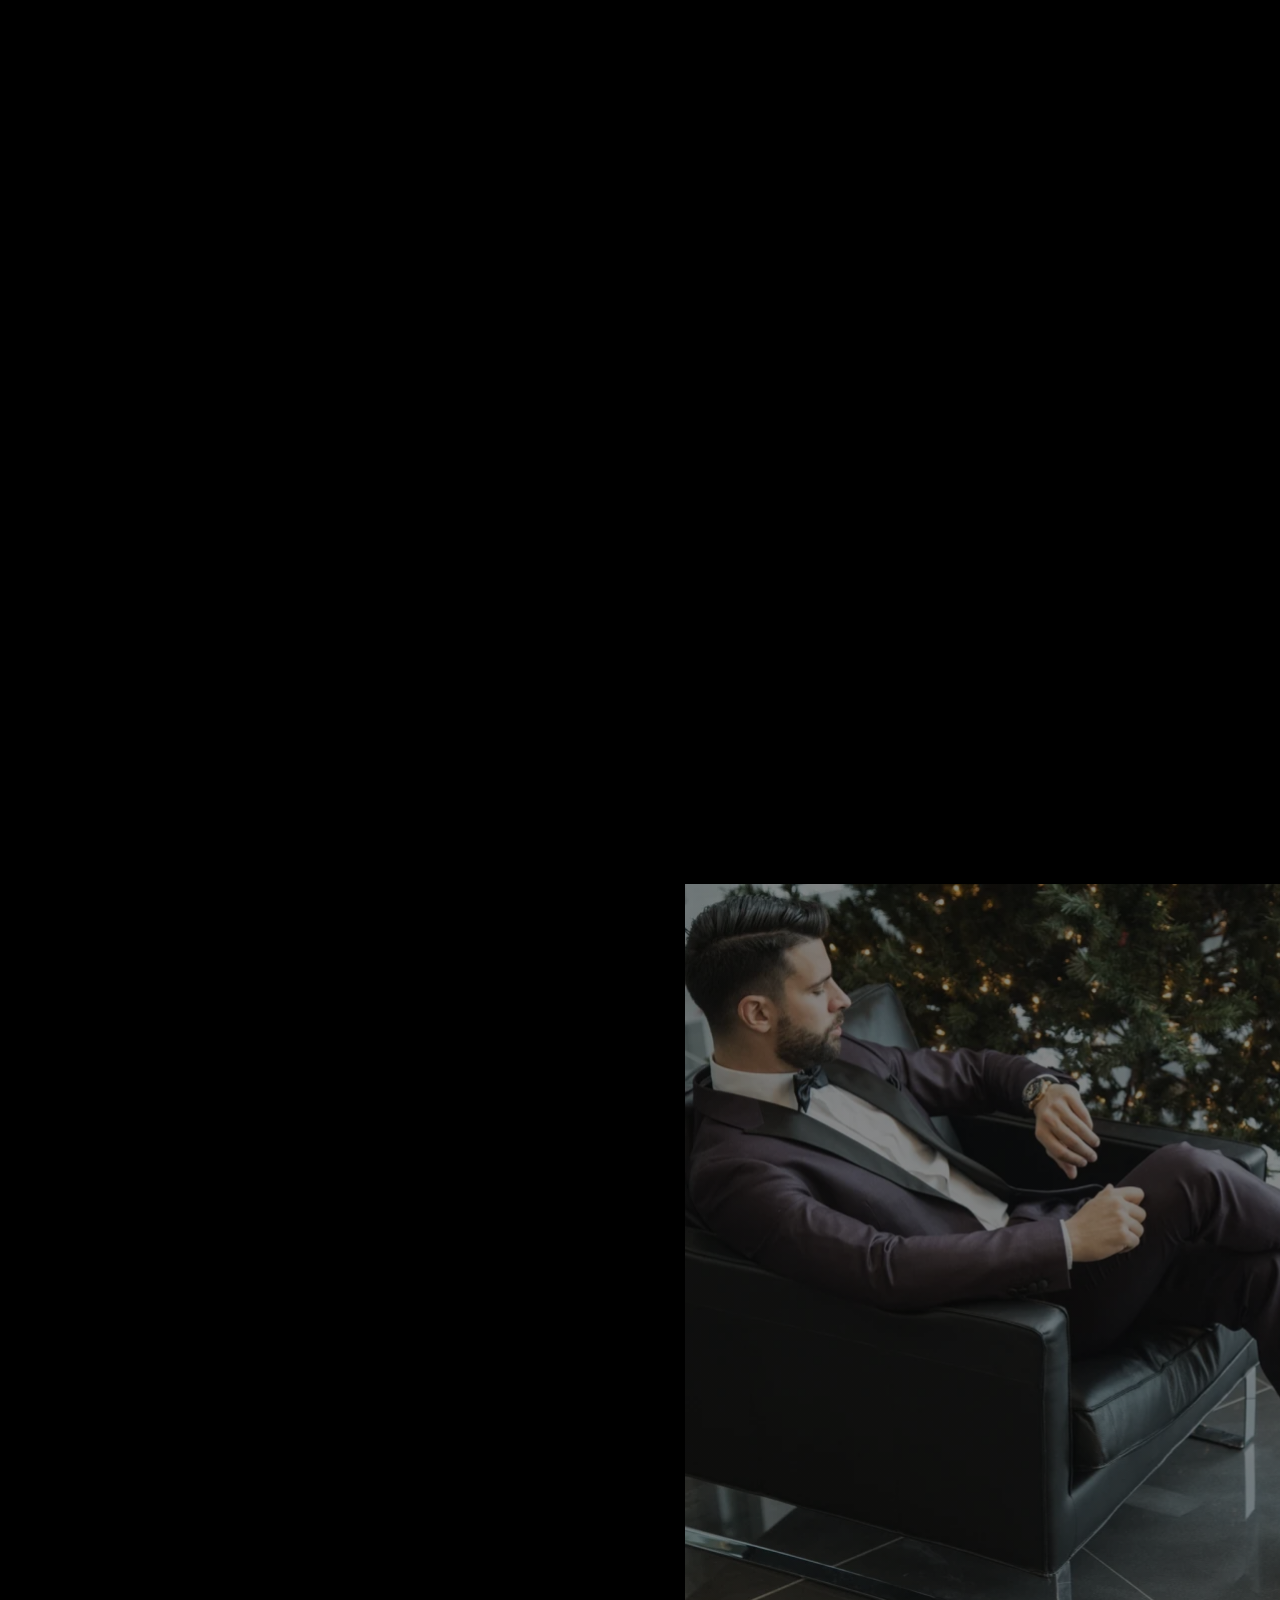
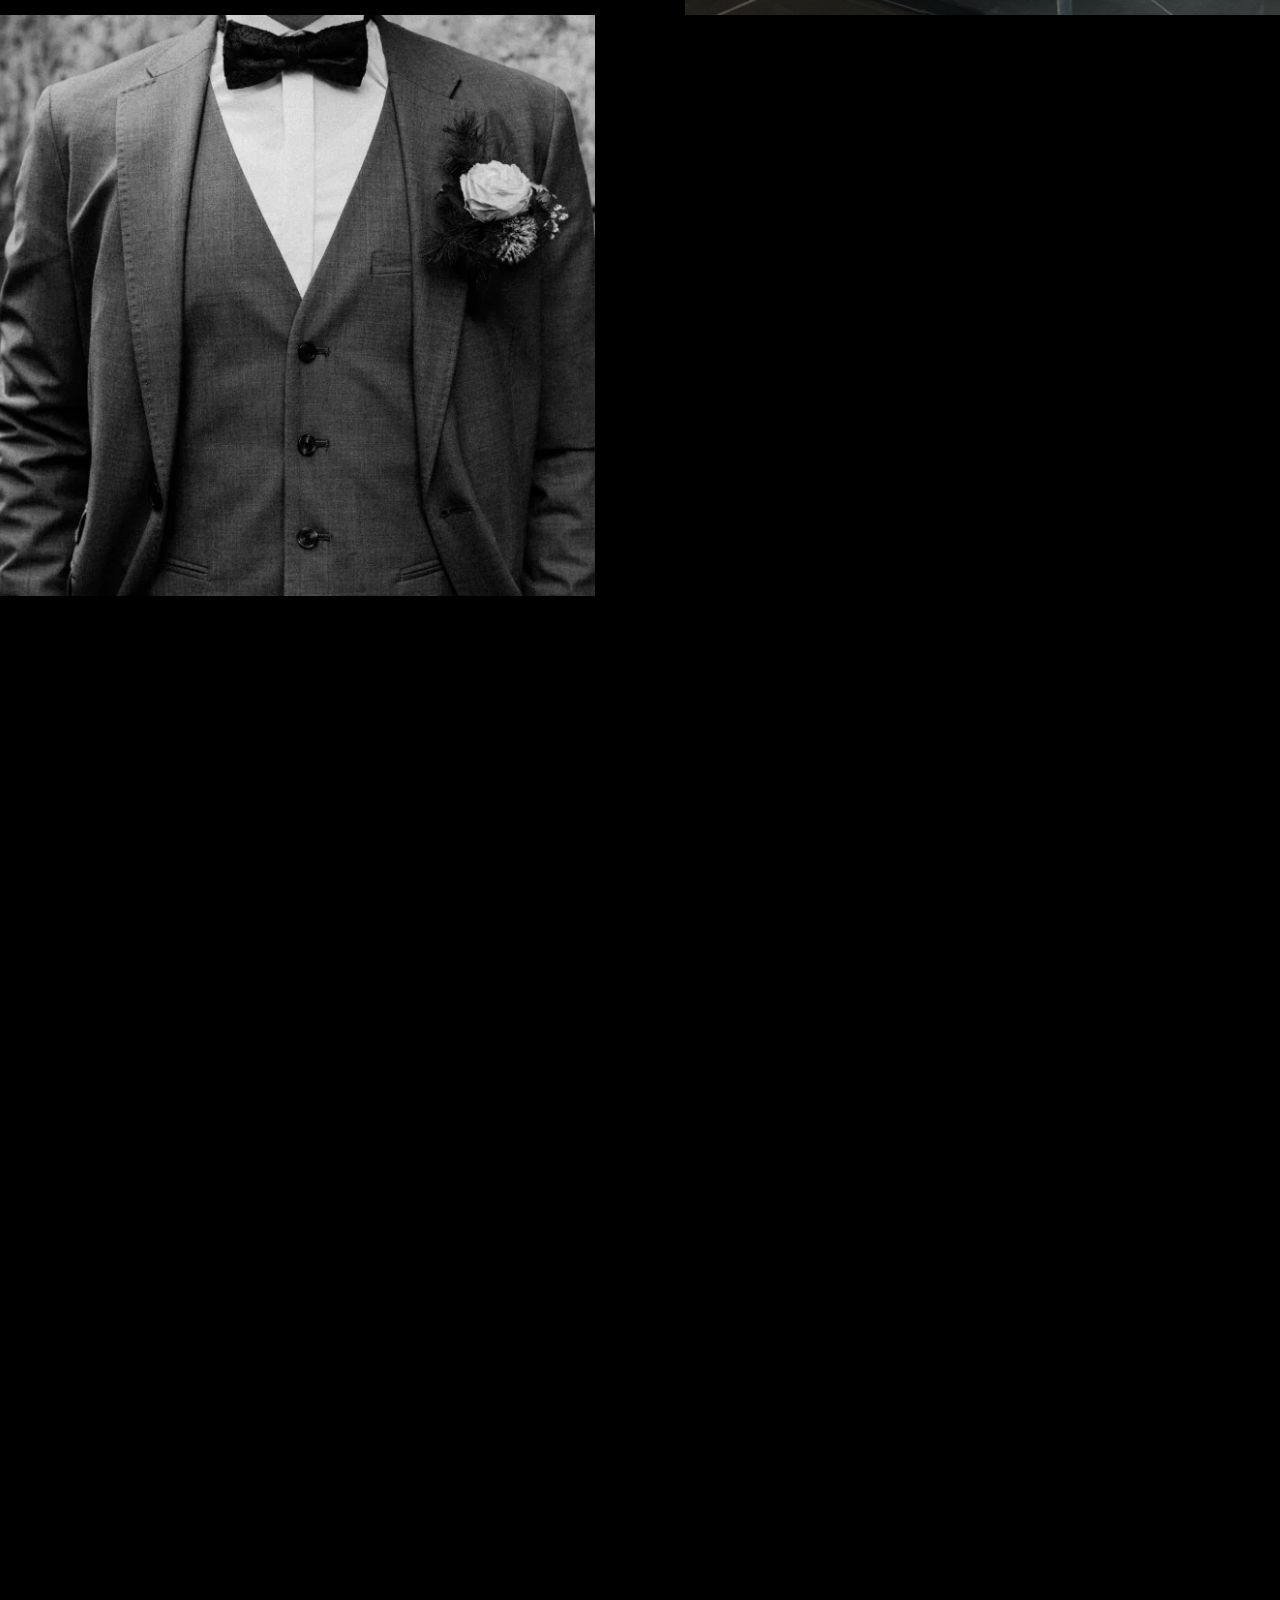
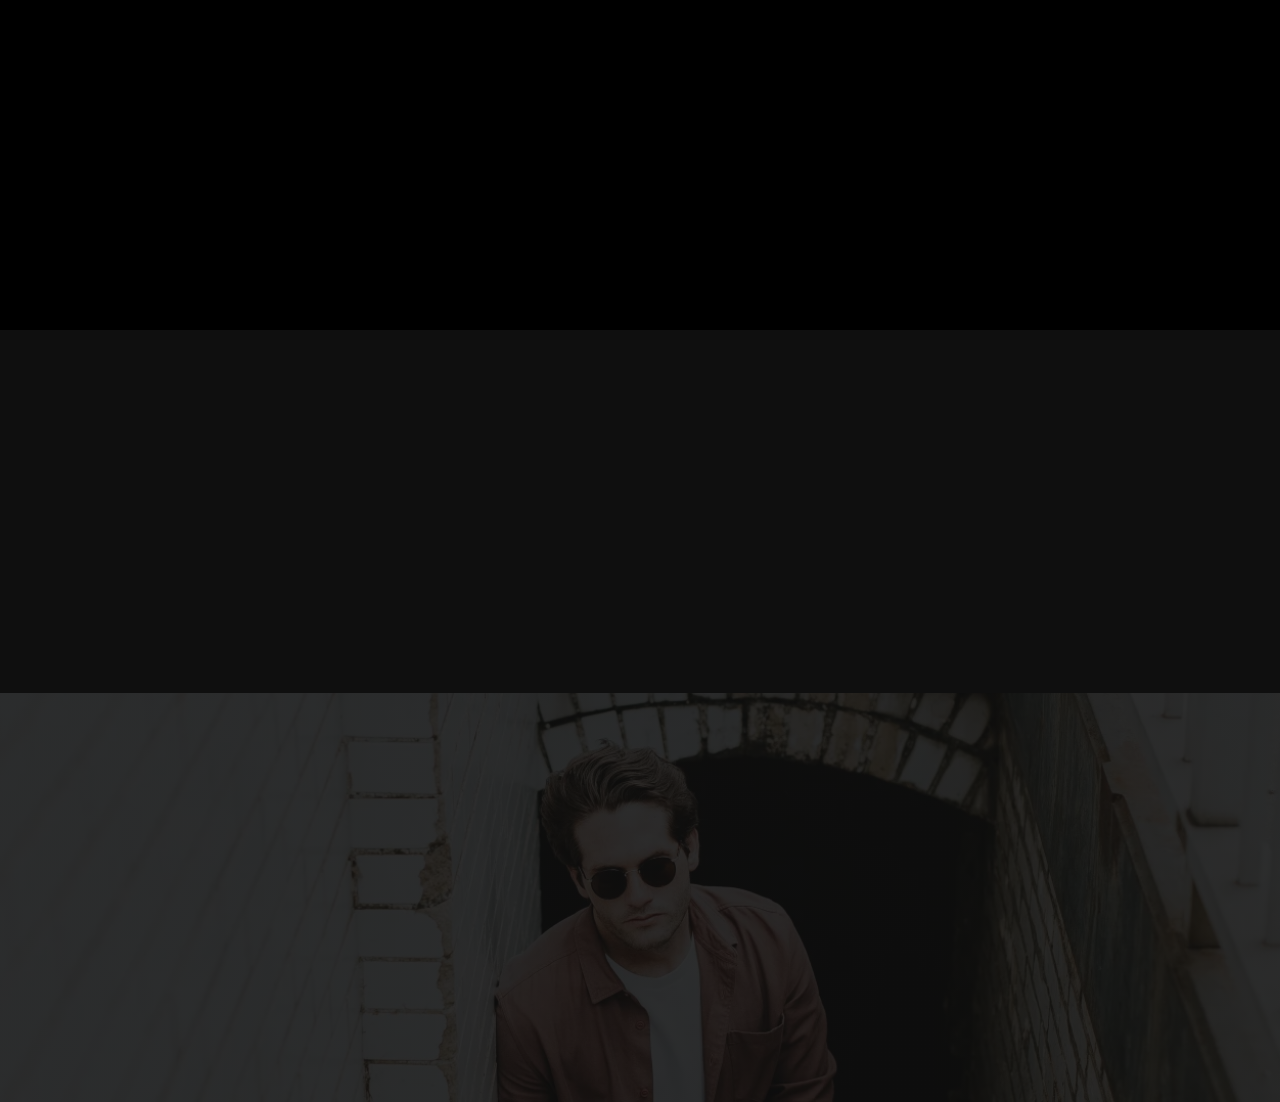
==== commit f21ced1f: "Add files via upload" ====
--- a/index.html
+++ b/index.html
@@ -4,7 +4,7 @@
 	<title>Главная</title> 	<meta charset="UTF-8"> 	<meta name="format-detection" content="telephone=no">-	<link rel="stylesheet" href="css/style.min.css?_v=20210824010707">+	<link rel="stylesheet" href="css/style.min.css?_v=20210824013412"> 	<link rel="shortcut icon" href="favicon.ico"> 	<meta name="robots" content="noindex, nofollow"> 	<meta name="viewport" content="width=device-width, initial-scale=1.0, maximum-scale=1.0, user-scalable=0">@@ -35,7 +35,7 @@
 		<div class="header__menu menu"> 			<div class="menu__icon"> 				<a href="index.html">-					<picture><source srcset="img/Header/Logo.svg" type="image/webp"><img class="icon__item" src="img/Header/Logo.svg?_v=1629756427329" alt=""></picture>+					<picture><source srcset="img/Header/Logo.svg" type="image/webp"><img class="icon__item" src="img/Header/Logo.svg?_v=1629758052251" alt=""></picture> 				</a> 			</div> 			<div class="mobile__block">@@ -53,7 +53,7 @@
 							8 (812) 123-45-67 						</a></li> -					<li class="menu__item"><a href=""><picture><source srcset="img/icons/bx_bx-cart.svg" type="image/webp"><img src="img/icons/bx_bx-cart.svg?_v=1629756427329" alt="cart"></picture></a></li>+					<li class="menu__item"><a href=""><picture><source srcset="img/icons/bx_bx-cart.svg" type="image/webp"><img src="img/icons/bx_bx-cart.svg?_v=1629758052251" alt="cart"></picture></a></li>  					<li class="open-search__btn menu__item"></li> @@ -76,7 +76,7 @@
 			<section data-wow-duration="1s" class="wow fadeIn fullScreen"> 				<div class="_container fullScreen__container "> 					<div class=" wow zoomIn fullScreen__logo">-						<picture><source srcset="img/Index/Section__FullScreen/Big_logo.svg" type="image/webp"><img src="img/Index/Section__FullScreen/Big_logo.svg?_v=1629756427329" alt="" class="logo__item"></picture>+						<picture><source srcset="img/Index/Section__FullScreen/Big_logo.svg" type="image/webp"><img src="img/Index/Section__FullScreen/Big_logo.svg?_v=1629758052251" alt="" class="logo__item"></picture> 					</div> 					<div class="wow zoomIn fullScreen__text"> 						<p>Lorem ipsum dolor sit amet, consectetur adipiscing elit. Purus interdum purus, est tortor pulvinar@@ -117,43 +117,43 @@
 						<div data-wow-duration="0.6s" class="wow fadeInUp col__item"> 							<a href="product.html"> 								<div class="img__container ">-									<picture><source srcset="img/Index/Section__block_1/62051.webp" type="image/webp"><img src="img/Index/Section__block_1/62051.png?_v=1629756427329" alt=""></picture>-								</div>-								<h3 class="product__name">Louis XVI ATHOS</h3>-								<h4 class="product__price">165 000 руб.</h4>-							</a>-						</div>-						<div data-wow-duration="0.6s" class="wow fadeInUp col__item">-							<a href="product.html">-								<div class="img__container">-									<picture><source srcset="img/Index/Section__block_1/62051.webp" type="image/webp"><img src="img/Index/Section__block_1/62051.png?_v=1629756427329" alt=""></picture>-								</div>-								<h3 class="product__name">Louis XVI ATHOS</h3>-								<h4 class="product__price">165 000 руб.</h4>-							</a>-						</div>-						<div data-wow-duration="0.6s" class="wow fadeInUp col__item">-							<a href="product.html">-								<div class="img__container">-									<picture><source srcset="img/Index/Section__block_1/62051.webp" type="image/webp"><img src="img/Index/Section__block_1/62051.png?_v=1629756427329" alt=""></picture>-								</div>-								<h3 class="product__name">Louis XVI ATHOS</h3>-								<h4 class="product__price">165 000 руб.</h4>-							</a>-						</div>-						<div data-wow-duration="0.6s" class="wow fadeInUp col__item">-							<a href="product.html">-								<div class="img__container">-									<picture><source srcset="img/Index/Section__block_1/62051.webp" type="image/webp"><img src="img/Index/Section__block_1/62051.png?_v=1629756427329" alt=""></picture>-								</div>-								<h3 class="product__name">Louis XVI ATHOS</h3>-								<h4 class="product__price">165 000 руб.</h4>-							</a>-						</div>-						<div data-wow-duration="0.6s" class="wow fadeInUp col__item">-							<a href="product.html">-								<div class="img__container">-									<picture><source srcset="img/Index/Section__block_1/62051.webp" type="image/webp"><img src="img/Index/Section__block_1/62051.png?_v=1629756427329" alt=""></picture>+									<picture><source srcset="img/Index/Section__block_1/62051.webp" type="image/webp"><img src="img/Index/Section__block_1/62051.png?_v=1629758052251" alt=""></picture>+								</div>+								<h3 class="product__name">Louis XVI ATHOS</h3>+								<h4 class="product__price">165 000 руб.</h4>+							</a>+						</div>+						<div data-wow-duration="0.6s" class="wow fadeInUp col__item">+							<a href="product.html">+								<div class="img__container">+									<picture><source srcset="img/Index/Section__block_1/62051.webp" type="image/webp"><img src="img/Index/Section__block_1/62051.png?_v=1629758052251" alt=""></picture>+								</div>+								<h3 class="product__name">Louis XVI ATHOS</h3>+								<h4 class="product__price">165 000 руб.</h4>+							</a>+						</div>+						<div data-wow-duration="0.6s" class="wow fadeInUp col__item">+							<a href="product.html">+								<div class="img__container">+									<picture><source srcset="img/Index/Section__block_1/62051.webp" type="image/webp"><img src="img/Index/Section__block_1/62051.png?_v=1629758052251" alt=""></picture>+								</div>+								<h3 class="product__name">Louis XVI ATHOS</h3>+								<h4 class="product__price">165 000 руб.</h4>+							</a>+						</div>+						<div data-wow-duration="0.6s" class="wow fadeInUp col__item">+							<a href="product.html">+								<div class="img__container">+									<picture><source srcset="img/Index/Section__block_1/62051.webp" type="image/webp"><img src="img/Index/Section__block_1/62051.png?_v=1629758052251" alt=""></picture>+								</div>+								<h3 class="product__name">Louis XVI ATHOS</h3>+								<h4 class="product__price">165 000 руб.</h4>+							</a>+						</div>+						<div data-wow-duration="0.6s" class="wow fadeInUp col__item">+							<a href="product.html">+								<div class="img__container">+									<picture><source srcset="img/Index/Section__block_1/62051.webp" type="image/webp"><img src="img/Index/Section__block_1/62051.png?_v=1629758052251" alt=""></picture> 								</div> 								<h3 class="product__name">Louis XVI ATHOS</h3> 								<h4 class="product__price">165 000 руб.</h4>@@ -170,7 +170,7 @@
 			</section> 			<section class="collection-2018"> 				<div class=" _ibg col-1-3 collection-2018__image__block">-					<picture><source srcset="img/Index/Section__block_2/Rectangle9.webp" type="image/webp"><img class="" src="img/Index/Section__block_2/Rectangle9.png?_v=1629756427329" alt=""></picture>+					<picture><source srcset="img/Index/Section__block_2/Rectangle9.webp" type="image/webp"><img class="" src="img/Index/Section__block_2/Rectangle9.png?_v=1629758052251" alt=""></picture> 				</div> 				<div class="col-2-3 collection-2018__text__block"> 					<div class="text__container">@@ -198,34 +198,34 @@
 						<div data-wow-duration="0.6s" class="wow fadeInUp col__item"> 							<a href="product.html"> 								<div class="img__container">-									<picture><source srcset="img/Index/Section__block_1/62051.webp" type="image/webp"><img src="img/Index/Section__block_1/62051.png?_v=1629756427329" alt=""></picture>-								</div>-								<h3 class="product__name">Louis XVI ATHOS</h3>-								<h4 class="product__price">165 000 руб.</h4>-							</a>-						</div>-						<div data-wow-duration="0.6s" class="wow fadeInUp col__item">-							<a href="product.html">-								<div class="img__container">-									<picture><source srcset="img/Index/Section__block_1/62051.webp" type="image/webp"><img src="img/Index/Section__block_1/62051.png?_v=1629756427329" alt=""></picture>-								</div>-								<h3 class="product__name">Louis XVI ATHOS</h3>-								<h4 class="product__price">165 000 руб.</h4>-							</a>-						</div>-						<div data-wow-duration="0.6s" class="wow fadeInUp col__item">-							<a href="product.html">-								<div class="img__container">-									<picture><source srcset="img/Index/Section__block_1/62051.webp" type="image/webp"><img src="img/Index/Section__block_1/62051.png?_v=1629756427329" alt=""></picture>-								</div>-								<h3 class="product__name">Louis XVI ATHOS</h3>-								<h4 class="product__price">165 000 руб.</h4>-							</a>-						</div>-						<div data-wow-duration="0.6s" class="wow fadeInUp col__item">-							<a href="product.html">-								<div class="img__container">-									<picture><source srcset="img/Index/Section__block_1/62051.webp" type="image/webp"><img src="img/Index/Section__block_1/62051.png?_v=1629756427329" alt=""></picture>+									<picture><source srcset="img/Index/Section__block_1/62051.webp" type="image/webp"><img src="img/Index/Section__block_1/62051.png?_v=1629758052251" alt=""></picture>+								</div>+								<h3 class="product__name">Louis XVI ATHOS</h3>+								<h4 class="product__price">165 000 руб.</h4>+							</a>+						</div>+						<div data-wow-duration="0.6s" class="wow fadeInUp col__item">+							<a href="product.html">+								<div class="img__container">+									<picture><source srcset="img/Index/Section__block_1/62051.webp" type="image/webp"><img src="img/Index/Section__block_1/62051.png?_v=1629758052251" alt=""></picture>+								</div>+								<h3 class="product__name">Louis XVI ATHOS</h3>+								<h4 class="product__price">165 000 руб.</h4>+							</a>+						</div>+						<div data-wow-duration="0.6s" class="wow fadeInUp col__item">+							<a href="product.html">+								<div class="img__container">+									<picture><source srcset="img/Index/Section__block_1/62051.webp" type="image/webp"><img src="img/Index/Section__block_1/62051.png?_v=1629758052251" alt=""></picture>+								</div>+								<h3 class="product__name">Louis XVI ATHOS</h3>+								<h4 class="product__price">165 000 руб.</h4>+							</a>+						</div>+						<div data-wow-duration="0.6s" class="wow fadeInUp col__item">+							<a href="product.html">+								<div class="img__container">+									<picture><source srcset="img/Index/Section__block_1/62051.webp" type="image/webp"><img src="img/Index/Section__block_1/62051.png?_v=1629758052251" alt=""></picture> 								</div> 								<h3 class="product__name">Louis XVI ATHOS</h3> 								<h4 class="product__price">165 000 руб.</h4>@@ -238,7 +238,7 @@
 						<div data-wow-duration=" 0.6s" class=" mobile-disable wow fadeInUp col__item"> 							<a href="product.html"> 								<div class="img__container">-									<picture><source srcset="img/Index/Section__block_1/62051.webp" type="image/webp"><img src="img/Index/Section__block_1/62051.png?_v=1629756427329" alt=""></picture>+									<picture><source srcset="img/Index/Section__block_1/62051.webp" type="image/webp"><img src="img/Index/Section__block_1/62051.png?_v=1629758052251" alt=""></picture> 								</div> 								<h3 class="product__name">Louis XVI ATHOS</h3> 								<h4 class="product__price">165 000 руб.</h4>@@ -247,7 +247,7 @@
 						<div data-wow-duration=" 0.6s" class="mobile-disable wow fadeInUp col__item"> 							<a href="product.html"> 								<div class="img__container">-									<picture><source srcset="img/Index/Section__block_1/62051.webp" type="image/webp"><img src="img/Index/Section__block_1/62051.png?_v=1629756427329" alt=""></picture>+									<picture><source srcset="img/Index/Section__block_1/62051.webp" type="image/webp"><img src="img/Index/Section__block_1/62051.png?_v=1629758052251" alt=""></picture> 								</div> 								<h3 class="product__name">Louis XVI ATHOS</h3> 								<h4 class="product__price">165 000 руб.</h4>@@ -256,7 +256,7 @@
 						<div data-wow-duration=" 0.6s" class="mobile-disable wow fadeInUp col__item"> 							<a href="product.html"> 								<div class="img__container">-									<picture><source srcset="img/Index/Section__block_1/62051.webp" type="image/webp"><img src="img/Index/Section__block_1/62051.png?_v=1629756427329" alt=""></picture>+									<picture><source srcset="img/Index/Section__block_1/62051.webp" type="image/webp"><img src="img/Index/Section__block_1/62051.png?_v=1629758052251" alt=""></picture> 								</div> 								<h3 class="product__name">Louis XVI ATHOS</h3> 								<h4 class="product__price">165 000 руб.</h4>@@ -265,7 +265,7 @@
 						<div data-wow-duration=" 0.6s" class="mobile-disable wow fadeInUp col__item"> 							<a href="product.html"> 								<div class="img__container">-									<picture><source srcset="img/Index/Section__block_1/62051.webp" type="image/webp"><img src="img/Index/Section__block_1/62051.png?_v=1629756427329" alt=""></picture>+									<picture><source srcset="img/Index/Section__block_1/62051.webp" type="image/webp"><img src="img/Index/Section__block_1/62051.png?_v=1629758052251" alt=""></picture> 								</div> 								<h3 class="product__name">Louis XVI ATHOS</h3> 								<h4 class="product__price">165 000 руб.</h4>@@ -281,11 +281,11 @@
 				<div class="our-brands__container _container"> 					<h2 data-wow-duration="0.6s" class="wow fadeInUp tittle">наши бренды</h2> 					<div data-wow-duration="0.6s" class=" wow fadeInUp partners__slider our-brands__row">-						<a href="" class="row__items"><picture><source srcset="img/Index/our-brands__section/Rectangle2.webp" type="image/webp"><img src="img/Index/our-brands__section/Rectangle2.png?_v=1629756427329" alt=""></picture></a>-						<a href="" class="row__items"><picture><source srcset="img/Index/our-brands__section/Rectangle2.webp" type="image/webp"><img src="img/Index/our-brands__section/Rectangle2.png?_v=1629756427329" alt=""></picture></a>-						<a href="" class="row__items"><picture><source srcset="img/Index/our-brands__section/Rectangle2.webp" type="image/webp"><img src="img/Index/our-brands__section/Rectangle2.png?_v=1629756427329" alt=""></picture></a>-						<a href="" class="row__items"><picture><source srcset="img/Index/our-brands__section/Rectangle2.webp" type="image/webp"><img src="img/Index/our-brands__section/Rectangle2.png?_v=1629756427329" alt=""></picture></a>-						<a href="" class="row__items"><picture><source srcset="img/Index/our-brands__section/Rectangle2.webp" type="image/webp"><img src="img/Index/our-brands__section/Rectangle2.png?_v=1629756427329" alt=""></picture></a>+						<a href="" class="row__items"><picture><source srcset="img/Index/our-brands__section/Rectangle2.webp" type="image/webp"><img src="img/Index/our-brands__section/Rectangle2.png?_v=1629758052251" alt=""></picture></a>+						<a href="" class="row__items"><picture><source srcset="img/Index/our-brands__section/Rectangle2.webp" type="image/webp"><img src="img/Index/our-brands__section/Rectangle2.png?_v=1629758052251" alt=""></picture></a>+						<a href="" class="row__items"><picture><source srcset="img/Index/our-brands__section/Rectangle2.webp" type="image/webp"><img src="img/Index/our-brands__section/Rectangle2.png?_v=1629758052251" alt=""></picture></a>+						<a href="" class="row__items"><picture><source srcset="img/Index/our-brands__section/Rectangle2.webp" type="image/webp"><img src="img/Index/our-brands__section/Rectangle2.png?_v=1629758052251" alt=""></picture></a>+						<a href="" class="row__items"><picture><source srcset="img/Index/our-brands__section/Rectangle2.webp" type="image/webp"><img src="img/Index/our-brands__section/Rectangle2.png?_v=1629758052251" alt=""></picture></a> 					</div> 				</div> 			</section>@@ -355,8 +355,8 @@
 	</div> </div> -	<script src="js/vendors.min.js?_v=20210824010707"></script>-<script src="js/app.min.js?_v=20210824010707"></script>+	<script src="js/vendors.min.js?_v=20210824013412"></script>+<script src="js/app.min.js?_v=20210824013412"></script>  </body> 